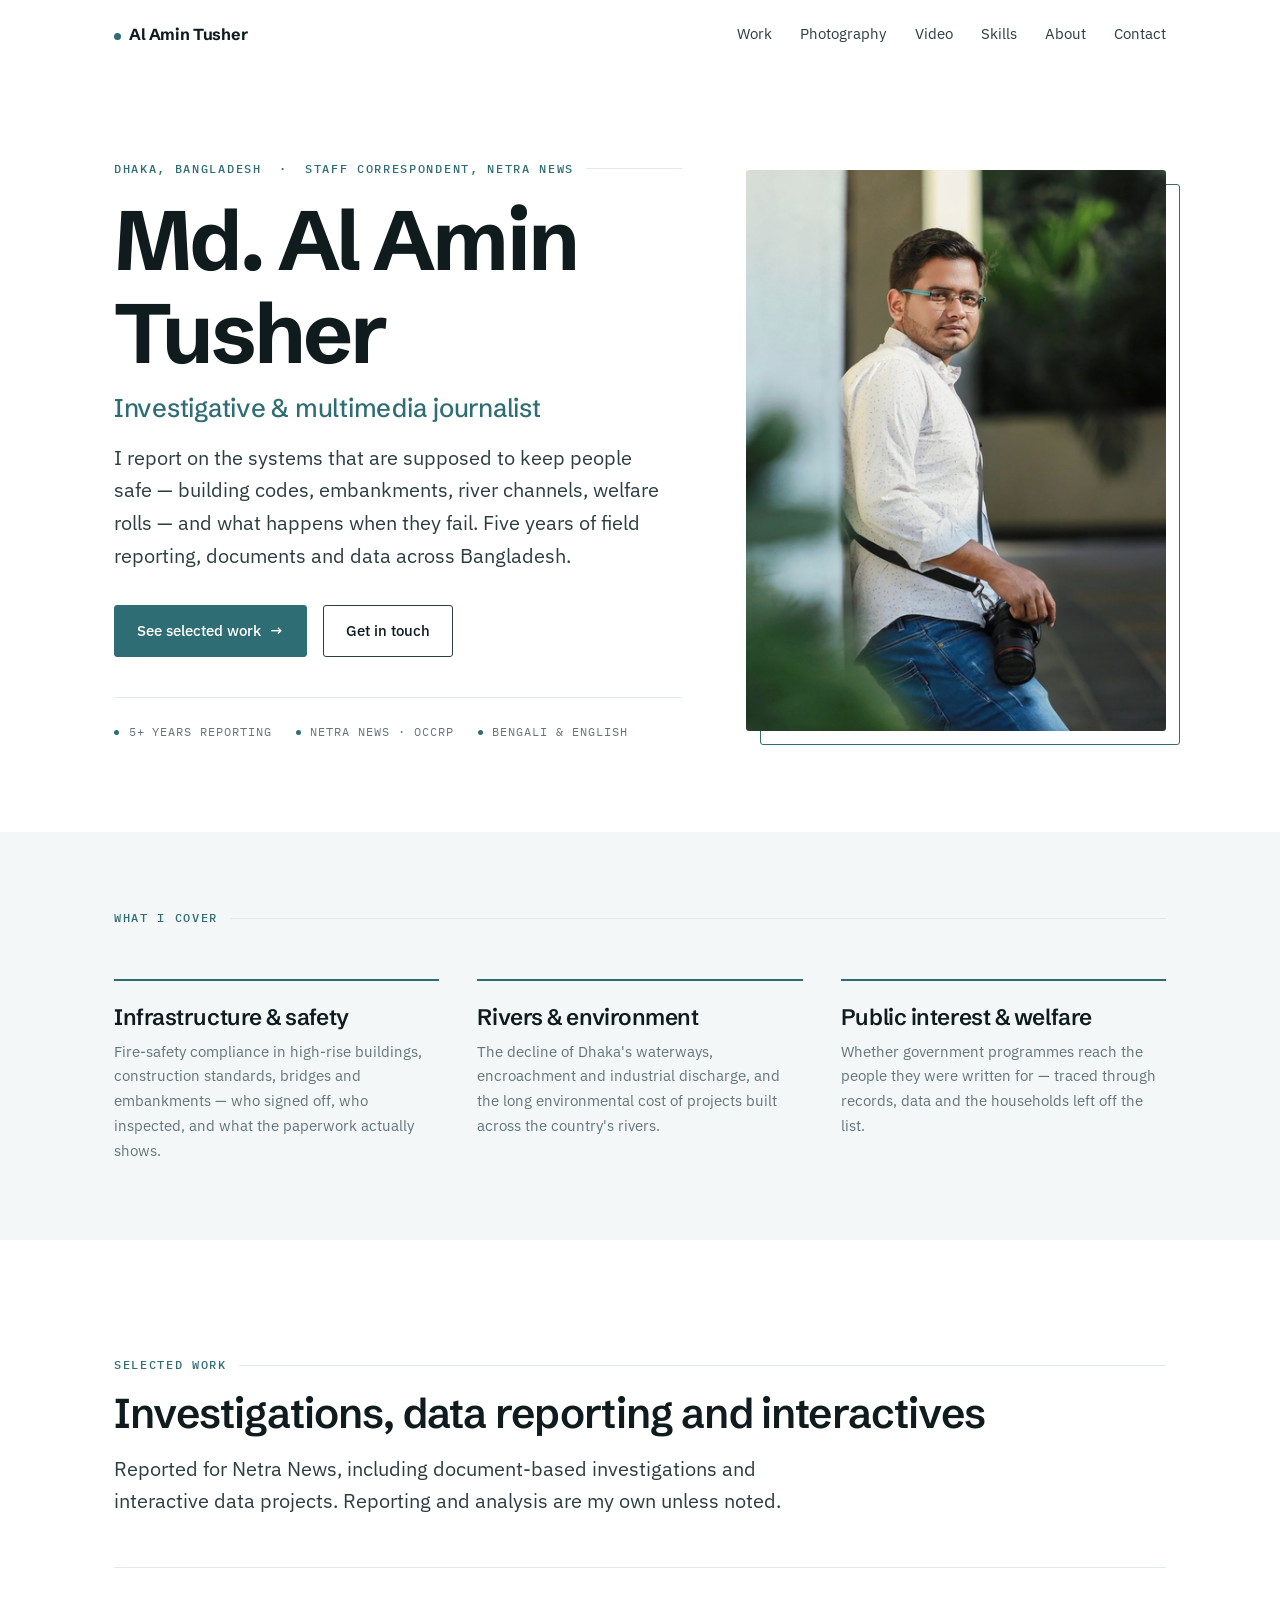
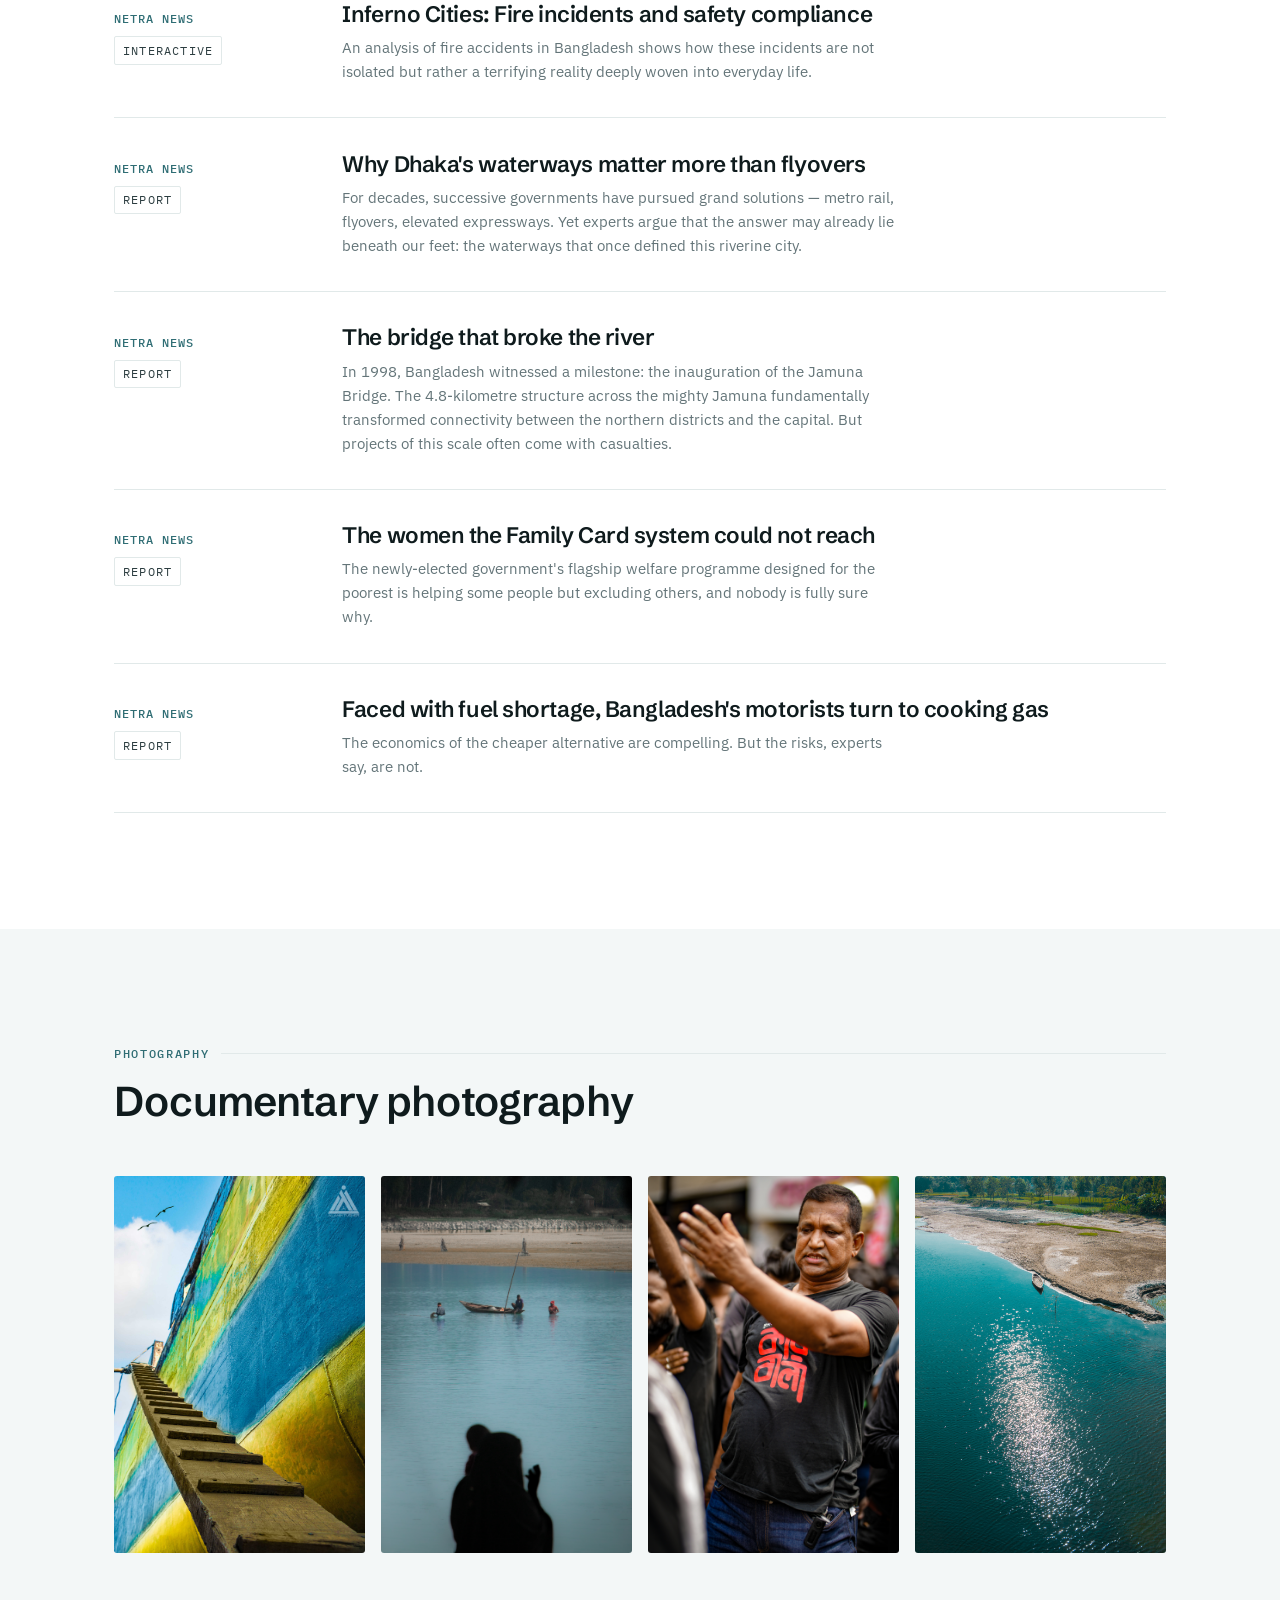
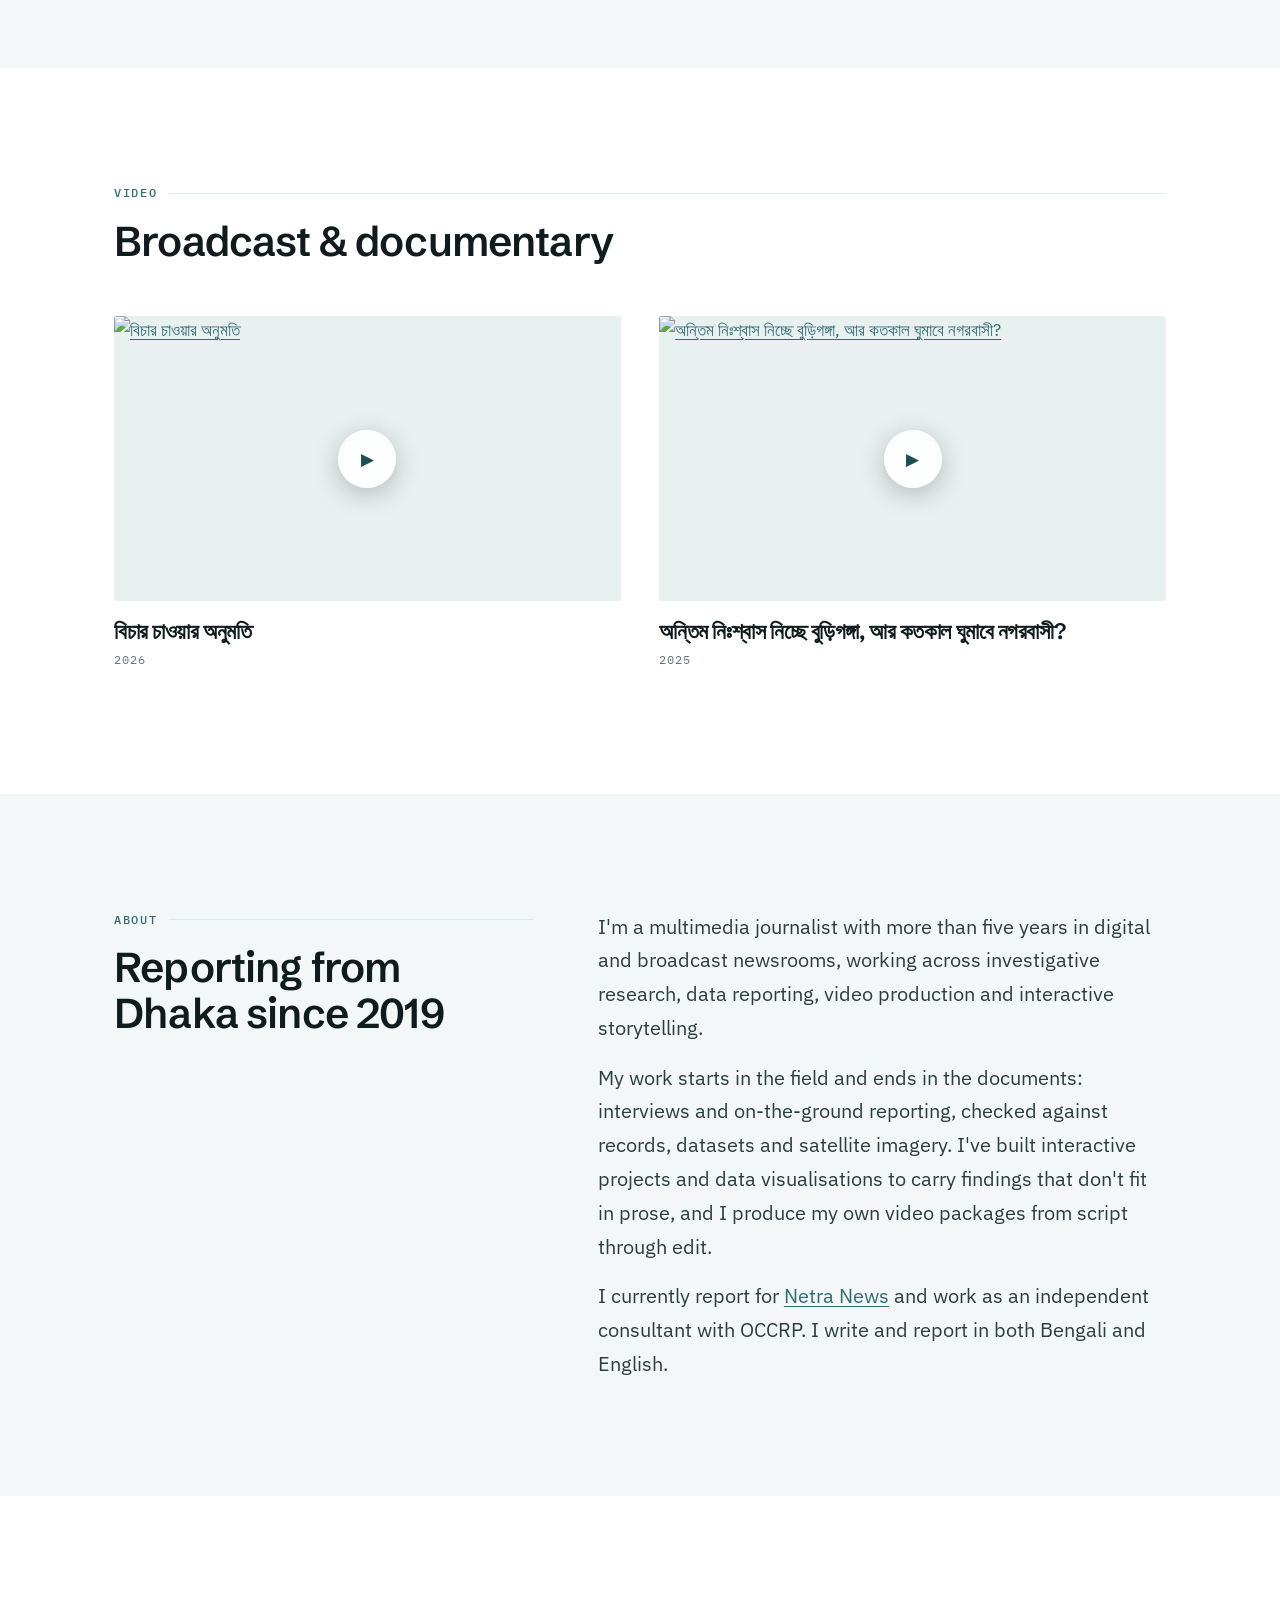
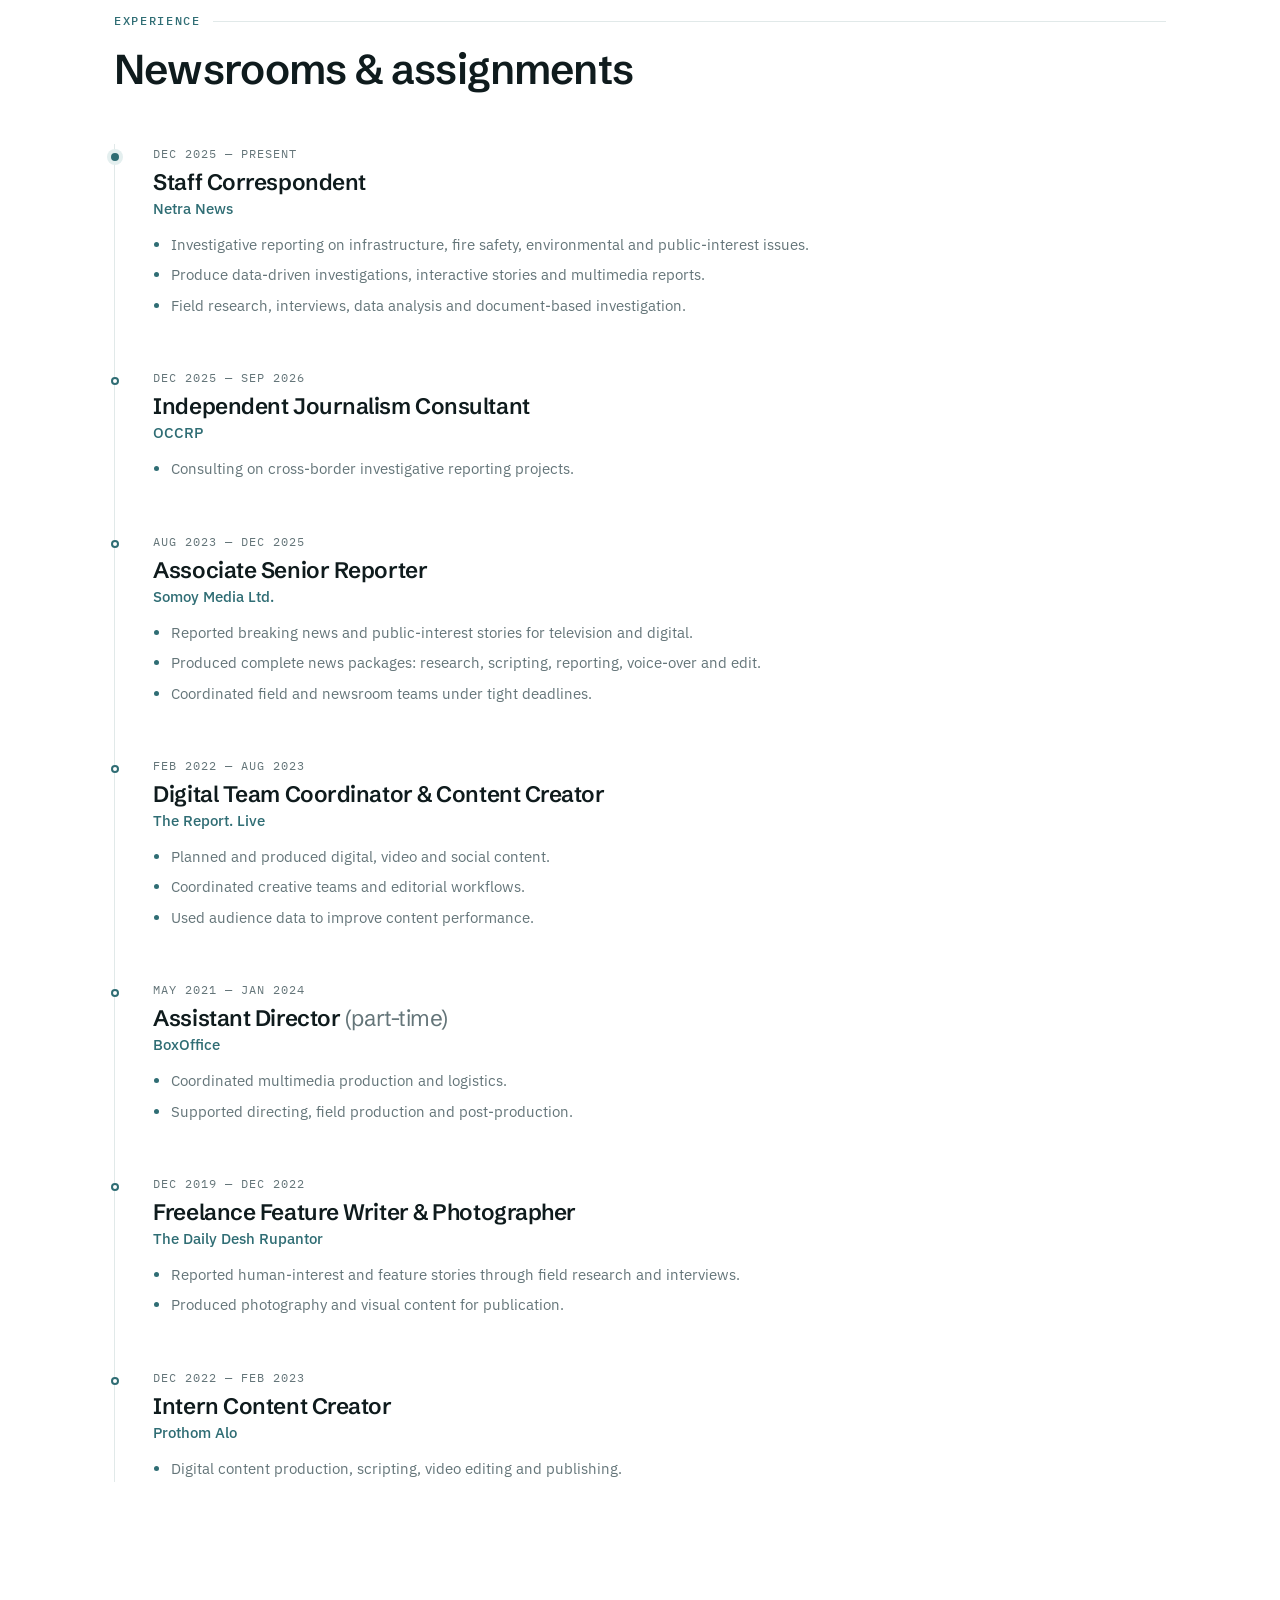
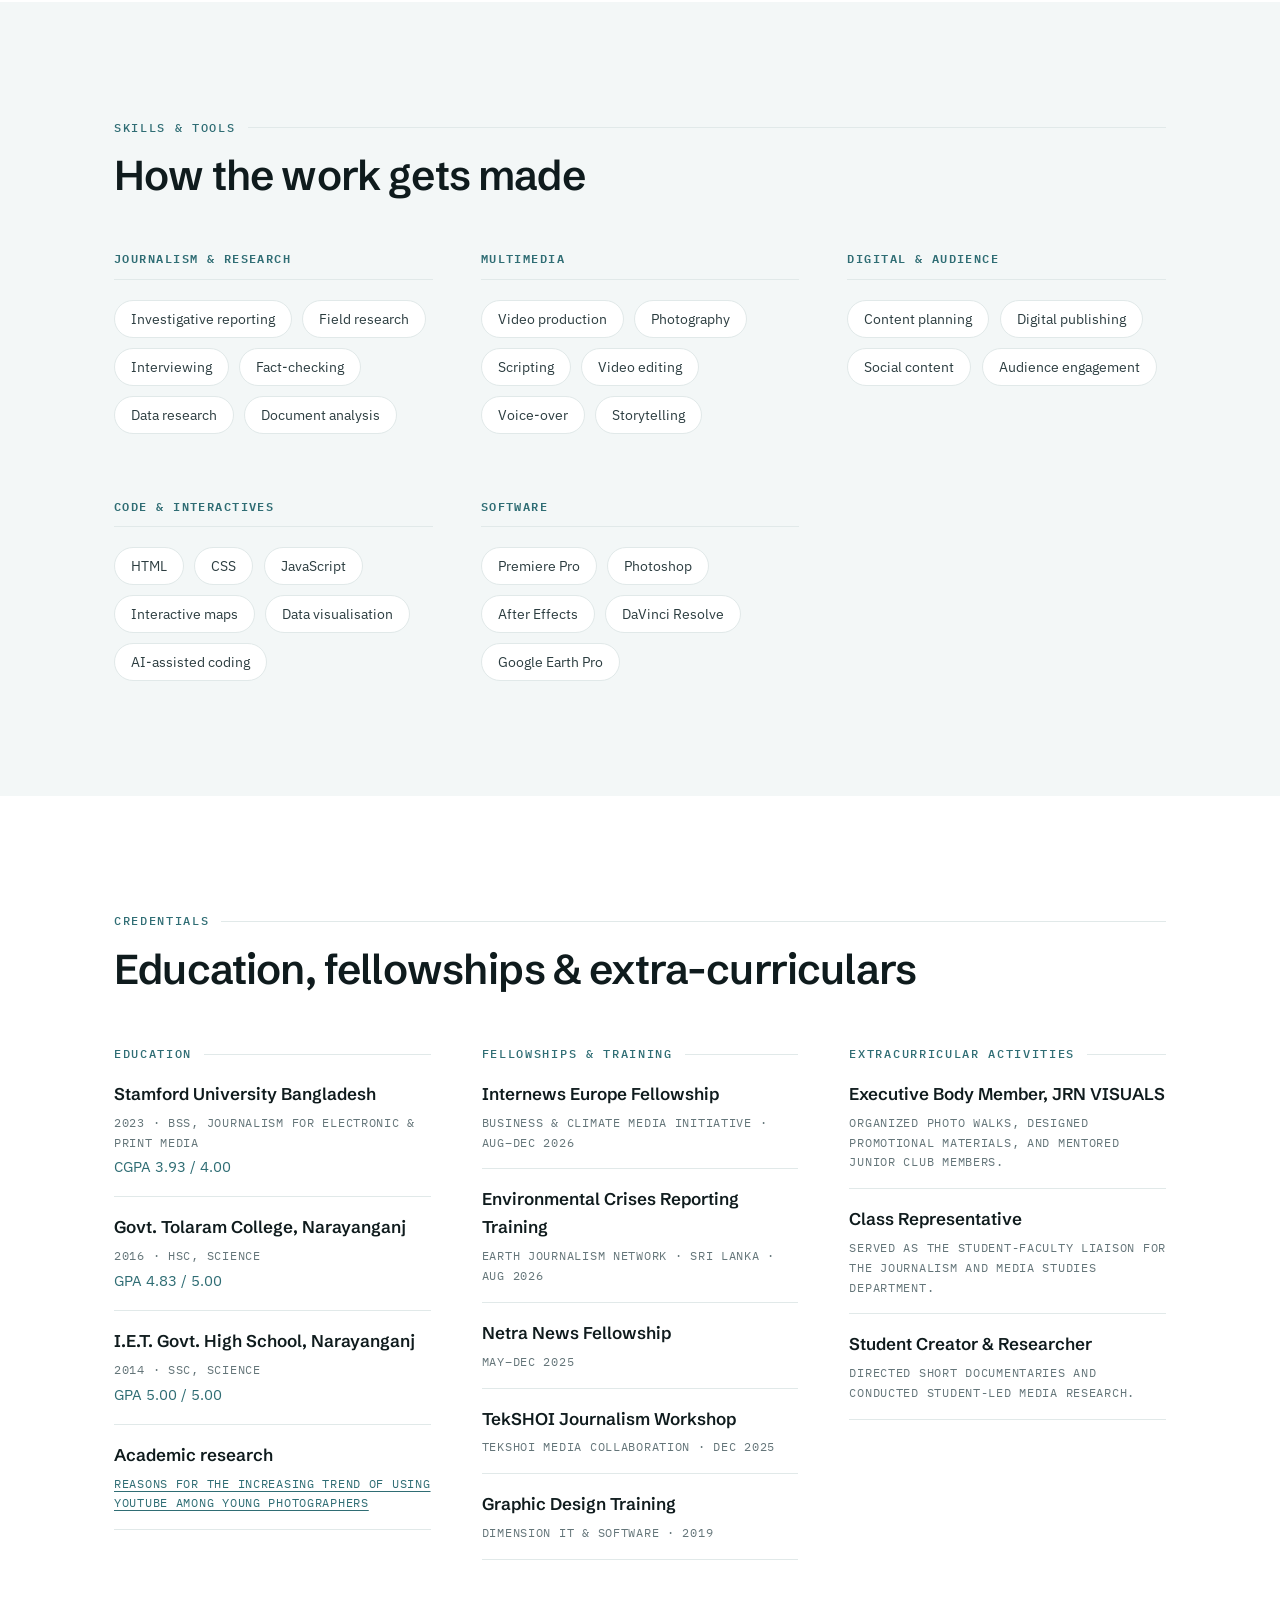
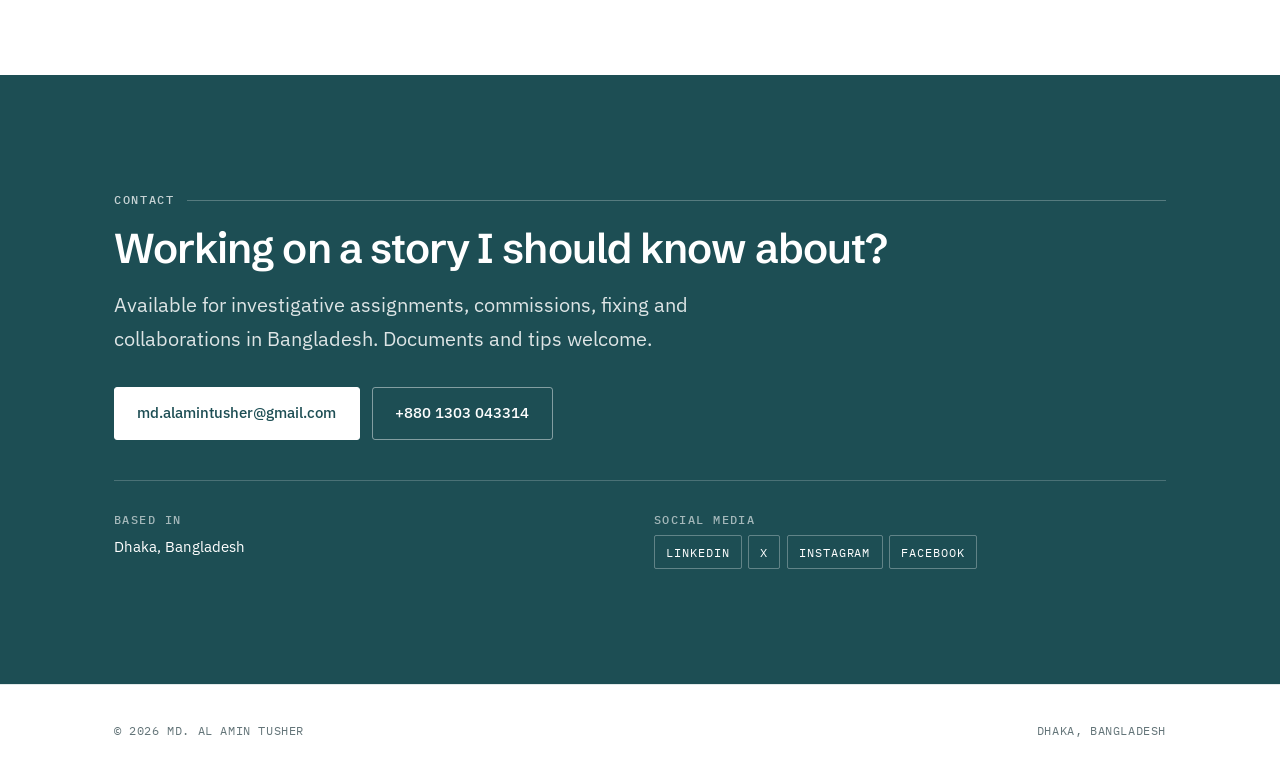
==== index.html @ c02d8c25 "Fix invisible layer block and prevent JS from overwriting HTML links" ====
<!DOCTYPE html>
<html lang="en">
<head>
<meta charset="utf-8">
<meta name="viewport" content="width=device-width, initial-scale=1">
<title>Md. Al Amin Tusher — Investigative &amp; Multimedia Journalist, Dhaka</title>
<meta name="description" content="Md. Al Amin Tusher is an investigative and multimedia journalist in Dhaka, Bangladesh, reporting on infrastructure, fire safety, rivers and public-interest failures. Staff correspondent at Netra News.">
<meta name="author" content="Md. Al Amin Tusher">
<link rel="canonical" href="https://tusher984.github.io/Tusher-Portfolio/">

<!-- Social sharing preview -->
<meta property="og:type" content="profile">
<meta property="og:url" content="https://tusher984.github.io/Tusher-Portfolio/">
<meta property="og:title" content="Md. Al Amin Tusher — Investigative &amp; Multimedia Journalist">
<meta property="og:description" content="Reporting on infrastructure, fire safety, rivers and public-interest failures in Bangladesh.">
<meta property="og:image" content="https://tusher984.github.io/Tusher-Portfolio/assets/img/og.jpg">
<meta name="twitter:card" content="summary_large_image">
<meta name="twitter:site" content="@Alamin984">

<link rel="icon" href="assets/img/favicon.svg" type="image/svg+xml">
<link rel="apple-touch-icon" href="assets/img/headshot.jpg">

<link rel="preconnect" href="https://fonts.googleapis.com">
<link rel="preconnect" href="https://fonts.gstatic.com" crossorigin>
<link href="https://fonts.googleapis.com/css2?family=Schibsted+Grotesk:wght@400;500;600;700&family=IBM+Plex+Sans:wght@400;500&family=IBM+Plex+Mono:wght@400;500&display=swap" rel="stylesheet">
<link rel="stylesheet" href="assets/css/style.css?v=8">
<noscript><style>[data-reveal],.hero [data-seq]{opacity:1!important;transform:none!important;animation:none!important}</style></noscript>
</head>
<body>

<a class="skip" href="#main">Skip to content</a>

<header class="site-header">
  <div class="wrap">
    <a class="brand" href="./">
      <span class="brand-dot" aria-hidden="true"></span>
      Al Amin Tusher
    </a>
    <button class="nav-toggle" type="button" aria-expanded="false" aria-controls="primary-nav" aria-label="Open menu">
      <svg width="20" height="20" viewBox="0 0 24 24" fill="none" stroke="currentColor" stroke-width="1.8" stroke-linecap="round" aria-hidden="true">
        <line x1="3" y1="7" x2="21" y2="7"/><line x1="3" y1="12" x2="21" y2="12"/><line x1="3" y1="17" x2="21" y2="17"/>
      </svg>
    </button>
    <nav class="nav" id="primary-nav" aria-label="Primary">
      <a href="#work">Work</a>
      <a href="#photography">Photography</a>
      <a href="#video">Video</a>
      <a href="#skills">Skills</a>
      <a href="#about">About</a>
      <a href="#contact">Contact</a>
    </nav>
  </div>
</header>

<main id="main">

  <!-- ================= HERO ================= -->
  <section class="hero wrap">
    <div class="hero-grid">
      <div>
        <p class="eyebrow" data-seq>Dhaka, Bangladesh &nbsp;·&nbsp; Staff Correspondent, Netra News</p>
        <h1 data-seq>
          <span>Md. Al Amin Tusher</span>
          <span class="h1-sub">Investigative &amp; multimedia journalist</span>
        </h1>
        <p class="lead" data-seq>
          I report on the systems that are supposed to keep people safe — building codes,
          embankments, river channels, welfare rolls — and what happens when they fail.
          Five years of field reporting, documents and data across Bangladesh.
        </p>
        
        <div class="hero-actions" data-seq>
          <a class="btn btn--solid" href="#work">
            <span>See selected work</span> <span class="arrow" aria-hidden="true">→</span>
          </a>
          <a class="btn btn--outline" href="mailto:md.alamintusher@gmail.com">Get in touch</a>
        </div>
        
        <div class="hero-divider" data-seq></div>
        
        <ul class="facts" id="facts" data-seq>
          <li>5+ years reporting</li>
          <li>Netra News · OCCRP</li>
          <li>Bengali &amp; English</li>
        </ul>
      </div>
      <div class="portrait" data-seq>
        <img id="portrait-img" src="assets/img/portrait.jpg"
             alt="Md. Al Amin Tusher standing outdoors holding a DSLR camera"
             width="900" height="1200" fetchpriority="high">
      </div>
    </div>
  </section>

  <!-- ================= BEATS ================= -->
  <section class="section section--wash section--tight">
    <div class="wrap">
      <div class="section-head" data-reveal>
        <p class="eyebrow">What I cover</p>
      </div>
      <div class="beats" id="beats">
        <div class="beat" data-reveal>
          <h3>Infrastructure &amp; safety</h3>
          <p>
            Fire-safety compliance in high-rise buildings, construction standards, bridges and
            embankments — who signed off, who inspected, and what the paperwork actually shows.
          </p>
        </div>
        <div class="beat" data-reveal>
          <h3>Rivers &amp; environment</h3>
          <p>
            The decline of Dhaka's waterways, encroachment and industrial discharge, and the
            long environmental cost of projects built across the country's rivers.
          </p>
        </div>
        <div class="beat" data-reveal>
          <h3>Public interest &amp; welfare</h3>
          <p>
            Whether government programmes reach the people they were written for — traced
            through records, data and the households left off the list.
          </p>
        </div>
      </div>
    </div>
  </section>

  <!-- ================= SELECTED WORK ================= -->
  <section class="section" id="work">
    <div class="wrap">
      <div class="section-head" data-reveal>
        <p class="eyebrow">Selected work</p>
        <h2>Investigations, data reporting and interactives</h2>
        <p class="lead">
          Reported for Netra News, including document-based investigations and interactive
          data projects. Reporting and analysis are my own unless noted.
        </p>
      </div>
      <div class="index-list" id="story-index" aria-live="polite"></div>
    </div>
  </section>

  <!-- ================= PHOTOGRAPHY ================= -->
  <section class="section section--wash" id="photography">
    <div class="wrap">
      <div class="section-head" data-reveal>
        <p class="eyebrow">Photography</p>
        <h2>Documentary photography</h2>
      </div>
      <div class="photo-strip" id="photo-strip" data-reveal></div>
    </div>
  </section>

  <!-- ================= VIDEO ================= -->
  <section class="section" id="video">
    <div class="wrap">
      <div class="section-head" data-reveal>
        <p class="eyebrow">Video</p>
        <h2>Broadcast &amp; documentary</h2>
      </div>
      <div class="video-grid" id="video-strip" data-reveal></div>
    </div>
  </section>

  <!-- ================= ABOUT ================= -->
  <section class="section section--wash" id="about">
    <div class="wrap">
      <div class="split">
        <div data-reveal>
          <p class="eyebrow">About</p>
          <h2 style="font-size:var(--fs-h2)">Reporting from Dhaka since 2019</h2>
        </div>
        <div class="prose" id="about-prose" data-reveal>
          <p>
            I'm a multimedia journalist with more than five years in digital and broadcast
            newsrooms, working across investigative research, data reporting, video production
            and interactive storytelling.
          </p>
          <p>
            My work starts in the field and ends in the documents: interviews and on-the-ground
            reporting, checked against records, datasets and satellite imagery. I've built
            interactive projects and data visualisations to carry findings that don't fit in
            prose, and I produce my own video packages from script through edit.
          </p>
          <p>
            I currently report for <a href="https://netra.news/" target="_blank" rel="noopener">Netra
            News</a> and work as an independent consultant with OCCRP. I write and report in both
            Bengali and English.
          </p>
        </div>
      </div>
    </div>
  </section>

  <!-- ================= EXPERIENCE ================= -->
  <section class="section" id="experience">
    <div class="wrap">
      <div class="section-head" data-reveal>
        <p class="eyebrow">Experience</p>
        <h2>Newsrooms &amp; assignments</h2>
      </div>
      <div class="timeline" id="timeline">
        <article class="job job--current" data-reveal>
          <span class="job-date">Dec 2025 — Present</span>
          <h3>Staff Correspondent</h3>
          <span class="org">Netra News</span>
          <ul>
            <li>Investigative reporting on infrastructure, fire safety, environmental and public-interest issues.</li>
            <li>Produce data-driven investigations, interactive stories and multimedia reports.</li>
            <li>Field research, interviews, data analysis and document-based investigation.</li>
          </ul>
        </article>
        <article class="job" data-reveal>
          <span class="job-date">Dec 2025 — Sep 2026</span>
          <h3>Independent Journalism Consultant</h3>
          <span class="org">OCCRP</span>
          <ul>
            <li>Consulting on cross-border investigative reporting projects.</li>
          </ul>
        </article>
        <article class="job" data-reveal>
          <span class="job-date">Aug 2023 — Dec 2025</span>
          <h3>Associate Senior Reporter</h3>
          <span class="org">Somoy Media Ltd.</span>
          <ul>
            <li>Reported breaking news and public-interest stories for television and digital.</li>
            <li>Produced complete news packages: research, scripting, reporting, voice-over and edit.</li>
            <li>Coordinated field and newsroom teams under tight deadlines.</li>
          </ul>
        </article>
        <article class="job" data-reveal>
          <span class="job-date">Feb 2022 — Aug 2023</span>
          <h3>Digital Team Coordinator &amp; Content Creator</h3>
          <span class="org">The Report. Live</span>
          <ul>
            <li>Planned and produced digital, video and social content.</li>
            <li>Coordinated creative teams and editorial workflows.</li>
            <li>Used audience data to improve content performance.</li>
          </ul>
        </article>
        <article class="job" data-reveal>
          <span class="job-date">May 2021 — Jan 2024</span>
          <h3>Assistant Director <span style="color:var(--muted);font-weight:400">(part-time)</span></h3>
          <span class="org">BoxOffice</span>
          <ul>
            <li>Coordinated multimedia production and logistics.</li>
            <li>Supported directing, field production and post-production.</li>
          </ul>
        </article>
        <article class="job" data-reveal>
          <span class="job-date">Dec 2019 — Dec 2022</span>
          <h3>Freelance Feature Writer &amp; Photographer</h3>
          <span class="org">The Daily Desh Rupantor</span>
          <ul>
            <li>Reported human-interest and feature stories through field research and interviews.</li>
            <li>Produced photography and visual content for publication.</li>
          </ul>
        </article>
        <article class="job" data-reveal>
          <span class="job-date">Dec 2022 — Feb 2023</span>
          <h3>Intern Content Creator</h3>
          <span class="org">Prothom Alo</span>
          <ul>
            <li>Digital content production, scripting, video editing and publishing.</li>
          </ul>
        </article>
      </div>
    </div>
  </section>

  <!-- ================= SKILLS ================= -->
  <section class="section section--wash" id="skills">
    <div class="wrap">
      <div class="section-head" data-reveal>
        <p class="eyebrow">Skills &amp; Tools</p>
        <h2>How the work gets made</h2>
      </div>
      <div class="skills">
        <div class="skill-group" data-reveal>
          <h3>Journalism &amp; Research</h3>
          <ul class="tags">
            <li>Investigative reporting</li>
            <li>Field research</li>
            <li>Interviewing</li>
            <li>Fact-checking</li>
            <li>Data research</li>
            <li>Document analysis</li>
          </ul>
        </div>
        <div class="skill-group" data-reveal>
          <h3>Multimedia</h3>
          <ul class="tags">
            <li>Video production</li>
            <li>Photography</li>
            <li>Scripting</li>
            <li>Video editing</li>
            <li>Voice-over</li>
            <li>Storytelling</li>
          </ul>
        </div>
        <div class="skill-group" data-reveal>
          <h3>Digital &amp; Audience</h3>
          <ul class="tags">
            <li>Content planning</li>
            <li>Digital publishing</li>
            <li>Social content</li>
            <li>Audience engagement</li>
          </ul>
        </div>
        <div class="skill-group" data-reveal>
          <h3>Code &amp; Interactives</h3>
          <ul class="tags">
            <li>HTML</li>
            <li>CSS</li>
            <li>JavaScript</li>
            <li>Interactive maps</li>
            <li>Data visualisation</li>
            <li>AI-assisted coding</li>
          </ul>
        </div>
        <div class="skill-group" data-reveal>
          <h3>Software</h3>
          <ul class="tags">
            <li>Premiere Pro</li>
            <li>Photoshop</li>
            <li>After Effects</li>
            <li>DaVinci Resolve</li>
            <li>Google Earth Pro</li>
          </ul>
        </div>
      </div>
    </div>
  </section>

  <!-- ================= CREDENTIALS ================= -->
  <section class="section" id="credentials">
    <div class="wrap">
      <div class="section-head" data-reveal>
        <p class="eyebrow">Credentials</p>
        <h2>Education, fellowships &amp; extra-curriculars</h2>
      </div>
      <div class="cred-grid">
        <div data-reveal>
          <p class="eyebrow">Education</p>
          <ul class="cred-list" id="education-list">
            <li>
              <strong>Stamford University Bangladesh</strong>
              <span class="meta">2023 · BSS, Journalism for Electronic &amp; Print Media</span>
              <span class="result">CGPA 3.93 / 4.00</span>
            </li>
            <li>
              <strong>Govt. Tolaram College, Narayanganj</strong>
              <span class="meta">2016 · HSC, Science</span>
              <span class="result">GPA 4.83 / 5.00</span>
            </li>
            <li>
              <strong>I.E.T. Govt. High School, Narayanganj</strong>
              <span class="meta">2014 · SSC, Science</span>
              <span class="result">GPA 5.00 / 5.00</span>
            </li>
            <li>
              <strong>Academic research</strong>
              <span class="meta">
                <a href="https://drive.google.com/file/d/1tPFyhn_8OTPVRDbVnxpg_2DeUDb5GuBw/view" target="_blank" rel="noopener">
                  Reasons for the increasing trend of using YouTube among young photographers
                </a>
              </span>
            </li>
          </ul>
        </div>
        <div data-reveal>
          <p class="eyebrow">Fellowships &amp; training</p>
          <ul class="cred-list" id="training-list">
            <li>
              <strong>Internews Europe Fellowship</strong>
              <span class="meta">Business &amp; Climate Media Initiative · Aug–Dec 2026</span>
            </li>
            <li>
              <strong>Environmental Crises Reporting Training</strong>
              <span class="meta">Earth Journalism Network · Sri Lanka · Aug 2026</span>
            </li>
            <li>
              <strong>Netra News Fellowship</strong>
              <span class="meta">May–Dec 2025</span>
            </li>
            <li>
              <strong>TekSHOI Journalism Workshop</strong>
              <span class="meta">TekSHOI Media Collaboration · Dec 2025</span>
            </li>
            <li>
              <strong>Graphic Design Training</strong>
              <span class="meta">Dimension IT &amp; Software · 2019</span>
            </li>
          </ul>
        </div>
        <div data-reveal>
          <p class="eyebrow">Extracurricular activities</p>
          <ul class="cred-list" id="extra-list">
            <li>
              <strong>Executive Body Member, JRN VISUALS</strong>
              <span class="meta">Organized photo walks, designed promotional materials, and mentored junior club members.</span>
            </li>
            <li>
              <strong>Class Representative</strong>
              <span class="meta">Served as the student-faculty liaison for the Journalism and Media Studies department.</span>
            </li>
            <li>
              <strong>Student Creator &amp; Researcher</strong>
              <span class="meta">Directed short documentaries and conducted student-led media research.</span>
            </li>
          </ul>
        </div>
      </div>
    </div>
  </section>

  <!-- ================= CONTACT ================= -->
  <section class="section contact" id="contact" data-reveal>
    <div class="wrap">
      <p class="eyebrow">Contact</p>
      <h2>Working on a story I should know about?</h2>
      <p class="lead">
        Available for investigative assignments, commissions, fixing and collaborations in Bangladesh. Documents and tips welcome.
      </p>

      <div class="contact-actions">
        <a class="btn btn--light" href="mailto:md.alamintusher@gmail.com">
          <span>md.alamintusher@gmail.com</span>
        </a>
        <a class="btn btn--outline-light" href="tel:+8801303043314">
          <span>+880 1303 043314</span>
        </a>
      </div>

      <div class="contact-meta">
        <div>
          <h3>Based in</h3>
          <p>
            <span>Dhaka, Bangladesh</span>
          </p>
        </div>

        <div>
          <h3>Social Media</h3>
          <ul class="socials" id="socials">
            <li><a href="https://www.linkedin.com/in/md-al-amin-tusher-607138170/" target="_blank" rel="noopener">LinkedIn</a></li>
            <li><a href="https://x.com/Alamin984" target="_blank" rel="noopener">X</a></li>
            <li><a href="https://www.instagram.com/alamin_visuals/" target="_blank" rel="noopener">Instagram</a></li>
            <li><a href="https://www.facebook.com/md.alamintusher984/" target="_blank" rel="noopener">Facebook</a></li>
          </ul>
        </div>
      </div>
    </div>
  </section>

</main>

<footer class="site-footer">
  <div class="wrap">
    <span>© <span id="year">2026</span> Md. Al Amin Tusher</span>
    <span>Dhaka, Bangladesh</span>
  </div>
</footer>

<script src="assets/js/site.js?v=8"></script>
</body>
</html>
---- assets/css/style.css ----
/* ==========================================================================
   Md. Al Amin Tusher — Portfolio Stylesheet
   1. Design Tokens
   ========================================================================== */

:root {
  color-scheme: light;
  --paper: #ffffff;
  --wash: #f3f7f7;
  --wash-2: #e9f0f0;
  --ink: #0f1b1d;
  --ink-2: #2c3d40;
  --muted: #647579;
  --rule: #e1e9e9;
  --accent: #2f6d74;
  --accent-deep: #1d4e54;
  --accent-soft: #e4efef;

  --display: "Schibsted Grotesk", "Helvetica Neue", Arial, sans-serif;
  --body: "IBM Plex Sans", -apple-system, BlinkMacSystemFont, "Segoe UI", sans-serif;
  --mono: "IBM Plex Mono", ui-monospace, "SFMono-Regular", Menlo, monospace;

  --fs-hero: clamp(2.5rem, 6.6vw, 5.25rem);
  --fs-h2: clamp(1.7rem, 3.3vw, 2.6rem);
  --fs-h3: clamp(1.1rem, 1.8vw, 1.4rem);
  --fs-lead: clamp(1.08rem, 1.6vw, 1.3rem);
  --fs-body: 1.0625rem;
  --fs-small: 0.9375rem;
  --fs-mono: 0.75rem;

  --maxw: 1180px;
  --gut: clamp(1.25rem, 5vw, 4rem);
  --sec-y: clamp(4.5rem, 9vw, 8rem);
  --radius: 3px;
}

/* ========================================================================
   2. Reset & Base
   ======================================================================== */
*, *::before, *::after { box-sizing: border-box; }
html { -webkit-text-size-adjust: 100%; scroll-behavior: smooth; }
body {
  margin: 0; background: var(--paper); color: var(--ink);
  font-family: var(--body); font-size: var(--fs-body); line-height: 1.65;
  -webkit-font-smoothing: antialiased; -moz-osx-font-smoothing: grayscale;
}
img { max-width: 100%; display: block; height: auto; }
a { color: var(--accent); text-decoration-thickness: 1px; text-underline-offset: 3px; }
a:hover { color: var(--accent-deep); }
h1, h2, h3, h4 { font-family: var(--display); font-weight: 600; line-height: 1.1; letter-spacing: -0.02em; margin: 0; text-wrap: balance; }
p { margin: 0 0 1rem; }
p:last-child { margin-bottom: 0; }
:focus-visible { outline: 2px solid var(--accent); outline-offset: 3px; border-radius: 2px; }
::selection { background: var(--accent); color: #ffffff; }
.skip { position: absolute; left: -9999px; top: 0; background: var(--accent-deep); color: #ffffff; padding: 0.75rem 1.25rem; z-index: 200; }
.skip:focus { left: 0.5rem; top: 0.5rem; }
.sr-only { position: absolute; width: 1px; height: 1px; padding: 0; margin: -1px; overflow: hidden; clip: rect(0, 0, 0, 0); white-space: nowrap; border: 0; }

/* ========================================================================
   3. Layout Primitives
   ======================================================================== */
.wrap { width: 100%; max-width: var(--maxw); margin-inline: auto; padding-inline: var(--gut); }
.section { padding-block: var(--sec-y); }
.section--wash { background: var(--wash); }
.section--tight { padding-block: clamp(3rem, 6vw, 5rem); }
.eyebrow { font-family: var(--mono); font-size: var(--fs-mono); font-weight: 500; letter-spacing: 0.14em; text-transform: uppercase; color: var(--accent); margin: 0 0 1rem; display: flex; align-items: center; gap: 0.75rem; }
.eyebrow::after { content: ""; flex: 1; height: 1px; background: var(--rule); }
.section-head { margin-bottom: clamp(2.25rem, 4vw, 3.5rem); }
.section-head h2 { font-size: var(--fs-h2); }
.section-head .lead { font-size: var(--fs-lead); color: var(--ink-2); max-width: 60ch; margin-top: 1rem; line-height: 1.55; }

/* ========================================================================
   4. Buttons & Links
   ======================================================================== */
.btn { display: inline-flex; align-items: center; gap: 0.55rem; font-family: var(--body); font-size: var(--fs-small); font-weight: 500; padding: 0.8rem 1.4rem; border: 1px solid var(--accent); border-radius: var(--radius); text-decoration: none; cursor: pointer; transition: all 0.2s ease; }
.btn--solid { background: var(--accent); color: #ffffff; }
.btn--solid:hover { background: var(--accent-deep); border-color: var(--accent-deep); transform: translateY(-2px); }
.btn--outline { background: transparent; color: var(--ink); border: 1px solid var(--ink-2); }
.btn--outline:hover { background: var(--accent-soft); border-color: var(--accent); color: var(--accent-deep); transform: translateY(-2px); }
.btn--light { background: #ffffff; color: var(--accent-deep); border-color: #ffffff; }
.btn--light:hover { background: var(--accent-soft); color: var(--accent-deep); border-color: var(--accent-soft); transform: translateY(-2px); }
.btn--outline-light { background: transparent; color: #ffffff; border-color: rgba(255, 255, 255, 0.45); }
.btn--outline-light:hover { background: rgba(255, 255, 255, 0.12); color: #ffffff; border-color: #ffffff; transform: translateY(-2px); }
.btn .arrow { transition: transform 0.2s ease; }
.btn:hover .arrow { transform: translateX(3px); }
.textlink { font-family: var(--mono); font-size: var(--fs-mono); letter-spacing: 0.1em; text-transform: uppercase; font-weight: 500; text-decoration: none; display: inline-flex; align-items: center; gap: 0.5rem; border-bottom: 1px solid var(--rule); padding-bottom: 0.35rem; transition: border-color 0.2s ease, gap 0.2s ease; }
.textlink:hover { border-color: var(--accent); gap: 0.8rem; }

/* ========================================================================
   5. Site Header & Navigation
   ======================================================================== */
.site-header { position: sticky; top: 0; z-index: 100; background: rgba(255, 255, 255, 0.85); backdrop-filter: saturate(160%) blur(12px); border-bottom: 1px solid transparent; transition: border-color 0.25s ease, box-shadow 0.25s ease; }
.site-header.is-stuck { border-bottom-color: var(--rule); box-shadow: 0 1px 14px rgba(15, 27, 29, 0.05); }
.site-header .wrap { display: flex; align-items: center; justify-content: space-between; gap: 1rem; min-height: 68px; }
.brand { font-family: var(--display); font-weight: 700; font-size: 1rem; letter-spacing: -0.01em; color: var(--ink); text-decoration: none; display: flex; align-items: baseline; gap: 0.5rem; }
.brand .brand-dot { width: 7px; height: 7px; border-radius: 50%; background: var(--accent); flex: none; }
.nav { display: flex; align-items: center; gap: clamp(1rem, 2.2vw, 2rem); }
.nav a { font-size: var(--fs-small); color: var(--ink-2); text-decoration: none; position: relative; padding-block: 0.35rem; }
.nav a::after { content: ""; position: absolute; left: 0; bottom: 0; width: 0; height: 1.5px; background: var(--accent); transition: width 0.22s ease; }
.nav a:hover, .nav a[aria-current="page"] { color: var(--accent); }
.nav a:hover::after, .nav a[aria-current="page"]::after { width: 100%; }
.nav-toggle { display: none; background: none; border: 1px solid var(--rule); border-radius: var(--radius); padding: 0.5rem 0.7rem; cursor: pointer; color: var(--ink); }
@media (max-width: 760px) {
  .nav-toggle { display: inline-flex; }
  .nav { position: fixed; inset: 68px 0 auto 0; background: var(--paper); border-bottom: 1px solid var(--rule); flex-direction: column; align-items: stretch; gap: 0; padding: 0.5rem var(--gut) 1.25rem; box-shadow: 0 14px 30px rgba(15, 27, 29, 0.08); display: none; }
  .nav.is-open { display: flex; }
  .nav a { padding-block: 0.85rem; border-bottom: 1px solid var(--rule); }
  .nav a:last-child { border-bottom: 0; }
  .nav a::after { display: none; }
}

/* ========================================================================
   6. Hero Section
   ======================================================================== */
.hero { padding-block: clamp(3rem, 7vw, 6.5rem) clamp(3.5rem, 7vw, 6rem); }
.hero-grid { display: grid; grid-template-columns: 1.35fr 1fr; gap: clamp(2rem, 5vw, 4.5rem); align-items: center; position: relative; z-index: 2;}

/* Fix for layer overlapping buttons */
.hero-grid > div:first-child { position: relative; z-index: 10; } 

.hero h1 { font-size: var(--fs-hero); font-weight: 700; letter-spacing: -0.035em; margin: 0.5rem 0 1.25rem; }
.hero h1 .h1-sub { display: block; font-size: clamp(1.05rem, 2vw, 1.6rem); font-weight: 500; letter-spacing: -0.01em; color: var(--accent); margin-top: 0.9rem; }
.hero .lead { font-size: var(--fs-lead); line-height: 1.6; color: var(--ink-2); max-width: 46ch; margin-bottom: 2rem; }
.hero-actions { display: flex; flex-wrap: wrap; gap: 1rem; margin-bottom: 2.5rem; }
.hero-divider { width: 100%; height: 1px; background: var(--rule); margin-bottom: 1.5rem; }
.facts { display: flex; flex-wrap: wrap; gap: 1rem 1.5rem; list-style: none; margin: 0; padding: 0; font-family: var(--mono); font-size: var(--fs-mono); letter-spacing: 0.08em; color: var(--muted); text-transform: uppercase; }
.facts li { display: flex; align-items: center; gap: 0.6rem; }
.facts li::before { content: ""; width: 5px; height: 5px; background: var(--accent); border-radius: 50%; flex: none; }

.portrait { position: relative; z-index: 1; }
.portrait img { position: relative; z-index: 2; width: 100%; border-radius: var(--radius); filter: saturate(0.95); }
.portrait::before { content: ""; position: absolute; inset: 14px -14px -14px 14px; border: 1px solid var(--accent); border-radius: var(--radius); z-index: 1; }
@media (max-width: 860px) {
  .hero-grid { grid-template-columns: 1fr; }
  .portrait { order: -1; max-width: 300px; }
  .portrait::before { inset: 10px -10px -10px 10px; }
}

/* ========================================================================
   7. Story Index (Selected Work)
   ======================================================================== */
.index-list { border-top: 1px solid var(--rule); }
.index-row { display: grid; grid-template-columns: 190px 1fr auto; gap: clamp(1rem, 3vw, 2.5rem); align-items: start; padding: clamp(1.5rem, 2.6vw, 2.25rem) 0; border-bottom: 1px solid var(--rule); position: relative; text-decoration: none; color: inherit; transition: padding-left 0.28s ease, background 0.28s ease; }
.index-row::before { content: ""; position: absolute; left: 0; top: 0; bottom: 0; width: 2px; background: var(--accent); transform: scaleY(0); transform-origin: top; transition: transform 0.32s cubic-bezier(0.4, 0, 0.2, 1); }
a.index-row:hover, a.index-row:focus-visible { padding-left: 1.5rem; background: linear-gradient(90deg, var(--wash), transparent 70%); }
a.index-row:hover::before, a.index-row:focus-visible::before { transform: scaleY(1); }
.index-slug { font-family: var(--mono); font-size: var(--fs-mono); letter-spacing: 0.08em; text-transform: uppercase; color: var(--muted); padding-top: 0.4rem; line-height: 1.8; }
.index-slug .slug-outlet { color: var(--accent); font-weight: 500; display: block; }
.index-slug .slug-format { display: inline-block; margin-top: 0.4rem; padding: 0.15rem 0.5rem; border: 1px solid var(--rule); border-radius: 2px; background: var(--paper); color: var(--ink-2); letter-spacing: 0.1em; }
.index-body h3 { font-size: var(--fs-h3); margin-bottom: 0.6rem; transition: color 0.2s ease; }
a.index-row:hover .index-body h3 { color: var(--accent); }
.index-body p { color: var(--muted); font-size: var(--fs-small); line-height: 1.6; max-width: 62ch; margin: 0; }
.index-go { align-self: center; color: var(--accent); opacity: 0; transform: translateX(-6px); transition: opacity 0.24s ease, transform 0.24s ease; }
a.index-row:hover .index-go, a.index-row:focus-visible .index-go { opacity: 1; transform: translateX(0); }
.index-row--nolink { cursor: default; }
.index-pending { align-self: center; font-family: var(--mono); font-size: 0.6875rem; letter-spacing: 0.08em; text-transform: uppercase; color: var(--muted); border: 1px dashed var(--rule); border-radius: 2px; padding: 0.25rem 0.5rem; white-space: nowrap; }
@media (max-width: 720px) {
  .index-row { grid-template-columns: 1fr; gap: 0.85rem; }
  .index-slug { padding-top: 0; }
  .index-slug .slug-outlet { display: inline; }
  .index-go { display: none; }
}

/* ========================================================================
   8. Beats Section
   ======================================================================== */
.beats { display: grid; grid-template-columns: repeat(auto-fit, minmax(255px, 1fr)); gap: clamp(1.5rem, 3vw, 2.5rem); }
.beat { padding-top: 1.5rem; border-top: 2px solid var(--accent); }
.beat h3 { font-size: var(--fs-h3); margin-bottom: 0.6rem; }
.beat p { color: var(--muted); font-size: var(--fs-small); }

/* ========================================================================
   9. About Section
   ======================================================================== */
.split { display: grid; grid-template-columns: 0.85fr 1.15fr; gap: clamp(1.75rem, 5vw, 4.5rem); align-items: start; }
.split .prose { font-size: var(--fs-lead); line-height: 1.65; color: var(--ink-2); }
@media (max-width: 800px) { .split { grid-template-columns: 1fr; } }

/* ========================================================================
   10. Media Sections (Photography & Video)
   ======================================================================== */
.teaser-head { display: flex; align-items: flex-end; justify-content: space-between; gap: 1.5rem; flex-wrap: wrap; margin-bottom: clamp(1.75rem, 3vw, 2.5rem); }
.teaser-head h2 { font-size: var(--fs-h2); }

/* Photo Grid Layout — Force Side by Side */
.photo-strip { display: grid !important; grid-template-columns: repeat(4, 1fr) !important; gap: 1rem !important; align-items: start !important; }
.photo-strip a { display: block !important; width: 100% !important; border-radius: var(--radius); background: var(--wash-2); overflow: hidden; }
.photo-strip img { width: 100% !important; height: auto !important; display: block; transition: transform 0.4s ease; }
.photo-strip a:hover img { transform: scale(1.04); }
@media (max-width: 900px) { .photo-strip { grid-template-columns: repeat(3, 1fr) !important; } }
@media (max-width: 600px) { .photo-strip { grid-template-columns: repeat(2, 1fr) !important; gap: 0.75rem !important; } }

/* Video Grid Layout */
.video-grid { display: grid; grid-template-columns: repeat(auto-fit, minmax(300px, 1fr)); gap: clamp(1.5rem, 3vw, 2.5rem); }
.video-card { display: flex; flex-direction: column; }
.video-thumb { position: relative; display: block; width: 100%; aspect-ratio: 16 / 9; background: var(--wash-2); border-radius: var(--radius); overflow: hidden; cursor: pointer; }
.video-thumb img { width: 100%; height: 100%; object-fit: cover; transition: transform 0.5s ease, filter 0.3s ease; }
.video-thumb:hover img { transform: scale(1.04); filter: brightness(0.85); }
.play { position: absolute; inset: 0; display: grid; place-items: center; pointer-events: none; }
.play span { width: 58px; height: 58px; border-radius: 50%; background: rgba(255, 255, 255, 0.92); color: var(--accent-deep); display: grid; place-items: center; box-shadow: 0 6px 24px rgba(15, 27, 29, 0.25); transition: transform 0.25s ease, background 0.25s ease; }
.video-thumb:hover .play span { transform: scale(1.1); background: #ffffff; }
.video-card h3 { font-size: var(--fs-h3); margin: 1.1rem 0 0.4rem; }
.video-card .v-meta { font-family: var(--mono); font-size: var(--fs-mono); letter-spacing: 0.08em; text-transform: uppercase; color: var(--muted); margin-bottom: 0.6rem; }
.video-card .v-meta .v-outlet { color: var(--accent); }

/* ========================================================================
   11. Experience Section
   ======================================================================== */
.timeline { border-left: 1px solid var(--rule); padding-left: clamp(1.25rem, 3vw, 2.5rem); }
.job { position: relative; padding-bottom: clamp(2rem, 3.5vw, 2.75rem); }
.job:last-child { padding-bottom: 0; }
.job::before { content: ""; position: absolute; left: calc(-1 * clamp(1.25rem, 3vw, 2.5rem) - 4.5px); top: 0.55rem; width: 8px; height: 8px; border-radius: 50%; background: var(--paper); border: 2px solid var(--accent); }
.job--current::before { background: var(--accent); box-shadow: 0 0 0 4px var(--accent-soft); }
.job-date { font-family: var(--mono); font-size: var(--fs-mono); letter-spacing: 0.08em; text-transform: uppercase; color: var(--muted); display: block; margin-bottom: 0.4rem; }
.job h3 { font-size: var(--fs-h3); margin-bottom: 0.15rem; }
.job .org { color: var(--accent); font-size: var(--fs-small); font-weight: 500; display: block; margin-bottom: 0.7rem; }
.job ul { margin: 0; padding-left: 1.1rem; color: var(--muted); font-size: var(--fs-small); }
.job li { margin-bottom: 0.35rem; }
.job li::marker { color: var(--accent); }

/* ========================================================================
   12. Skills Section (3-Column Editorial Grid)
   ======================================================================== */
.skills { display: grid; grid-template-columns: repeat(3, minmax(0, 1fr)); gap: 4rem 3rem; }
.skill-group { min-width: 0; display: flex; flex-direction: column; }
.skill-group h3 { margin: 0 0 1.25rem; padding-bottom: 0.75rem; font-family: var(--mono); font-size: var(--fs-mono, 0.75rem); font-weight: 600; letter-spacing: 0.12em; line-height: 1.4; text-transform: uppercase; color: var(--accent, #2f6d74); border-bottom: 1px solid var(--rule, #d7e0e0); }
.tags { display: flex; flex-wrap: wrap; gap: 0.65rem; margin: 0; padding: 0; list-style: none; }
.tags li { padding: 0.55rem 1rem; font-size: 0.9rem; line-height: 1.25; white-space: nowrap; color: var(--ink-2, #2c3d40); background: var(--paper, #ffffff); border: 1px solid var(--rule, #d7e0e0); border-radius: 999px; transition: border-color 0.2s ease, color 0.2s ease, background 0.2s ease, transform 0.2s ease; }
.tags li:hover { color: var(--accent-deep, #1d4e54); background: var(--wash, #f3f7f7); border-color: var(--accent, #2f6d74); transform: translateY(-1px); }
@media (max-width: 900px) { .skills { grid-template-columns: repeat(2, minmax(0, 1fr)); gap: 3rem 2rem; } }
@media (max-width: 600px) { .skills { grid-template-columns: 1fr; gap: 2.5rem; } }

/* ========================================================================
   13. Credentials Section
   ======================================================================== */
.cred-grid { display: grid; grid-template-columns: repeat(auto-fit, minmax(300px, 1fr)); gap: clamp(2rem, 4vw, 3.5rem); }
.cred-list { list-style: none; margin: 0; padding: 0; }
.cred-list > li { padding: 1rem 0; border-bottom: 1px solid var(--rule); }
.cred-list > li:first-child { padding-top: 0; }
.cred-list strong { display: block; font-family: var(--display); font-weight: 600; font-size: 1.0625rem; }
.cred-list .meta { font-family: var(--mono); font-size: var(--fs-mono); letter-spacing: 0.06em; text-transform: uppercase; color: var(--muted); display: block; margin-top: 0.3rem; }
.cred-list .result { color: var(--accent); font-size: var(--fs-small); }

/* ========================================================================
   14. Contact Section
   ======================================================================== */
.contact { background: var(--accent-deep); color: #ffffff; }
.contact h2 { font-size: var(--fs-h2); color: #ffffff; margin-bottom: 1rem; }
.contact .eyebrow { color: rgba(255, 255, 255, 0.75); }
.contact .eyebrow::after { background: rgba(255, 255, 255, 0.25); }
.contact .lead { color: rgba(255, 255, 255, 0.85); font-size: var(--fs-lead); max-width: 52ch; margin-bottom: 2rem; }
.contact-actions { display: flex; flex-wrap: wrap; gap: 0.75rem; margin-bottom: 2.5rem; }
.contact-meta { display: grid; grid-template-columns: repeat(auto-fit, minmax(210px, 1fr)); gap: 1.75rem; padding-top: 2rem; border-top: 1px solid rgba(255, 255, 255, 0.2); }
.contact-meta h3 { font-family: var(--mono); font-size: var(--fs-mono); font-weight: 500; letter-spacing: 0.12em; text-transform: uppercase; color: rgba(255, 255, 255, 0.6); margin-bottom: 0.6rem; }
.contact-meta p, .contact-meta a { color: #ffffff; font-size: var(--fs-small); }
.socials { display: flex; flex-wrap: nowrap; gap: 0.4rem; list-style: none; margin: 0; padding: 0; }
.socials a { white-space: nowrap; display: inline-flex; align-items: center; font-family: var(--mono); font-size: 0.72rem; letter-spacing: 0.08em; text-transform: uppercase; padding: 0.4rem 0.7rem; border: 1px solid rgba(255, 255, 255, 0.3); border-radius: 2px; color: #ffffff; text-decoration: none; transition: background 0.2s ease, border-color 0.2s ease, transform 0.2s ease; }
.socials a:hover { background: rgba(255, 255, 255, 0.14); border-color: #ffffff; transform: translateY(-2px); }

/* ========================================================================
   15. Footer
   ======================================================================== */
.site-footer { padding-block: 2.25rem; border-top: 1px solid var(--rule); font-family: var(--mono); font-size: var(--fs-mono); letter-spacing: 0.05em; color: var(--muted); text-transform: uppercase; }
.site-footer .wrap { display: flex; flex-wrap: wrap; gap: 0.75rem 1.5rem; justify-content: space-between; align-items: center; }
.site-footer a { color: var(--muted); text-decoration: none; }
.site-footer a:hover { color: var(--accent); }

/* ========================================================================
   16. Motion (Unified Scroll Reveal)
   ======================================================================== */
[data-reveal] { opacity: 0; transform: translateY(18px); transition: opacity 0.7s cubic-bezier(0.2, 0, 0.2, 1), transform 0.7s cubic-bezier(0.2, 0, 0.2, 1); }
[data-reveal].is-in { opacity: 1; transform: none; }
.hero [data-seq] { opacity: 0; transform: translateY(14px); animation: seq 0.8s cubic-bezier(0.2, 0, 0.2, 1) forwards; }
@keyframes seq { to { opacity: 1; transform: none; } }
@media (prefers-reduced-motion: reduce) {
  html { scroll-behavior: auto; }
  *, *::before, *::after { animation-duration: 0.001ms !important; animation-delay: 0ms !important; transition-duration: 0.001ms !important; }
  [data-reveal] { opacity: 1; transform: none; }
  .hero [data-seq] { opacity: 1; transform: none; }
}

@media print {
  .site-header, .nav-toggle, .hero-actions, .contact-actions { display: none !important; }
  body { font-size: 11pt; }
  .contact { background: none; color: var(--ink); }
  .contact h2, .contact-meta p, .contact-meta a { color: var(--ink); }
  .section { padding-block: 1.5rem; page-break-inside: avoid; }
  a { text-decoration: none; color: var(--ink); }
}
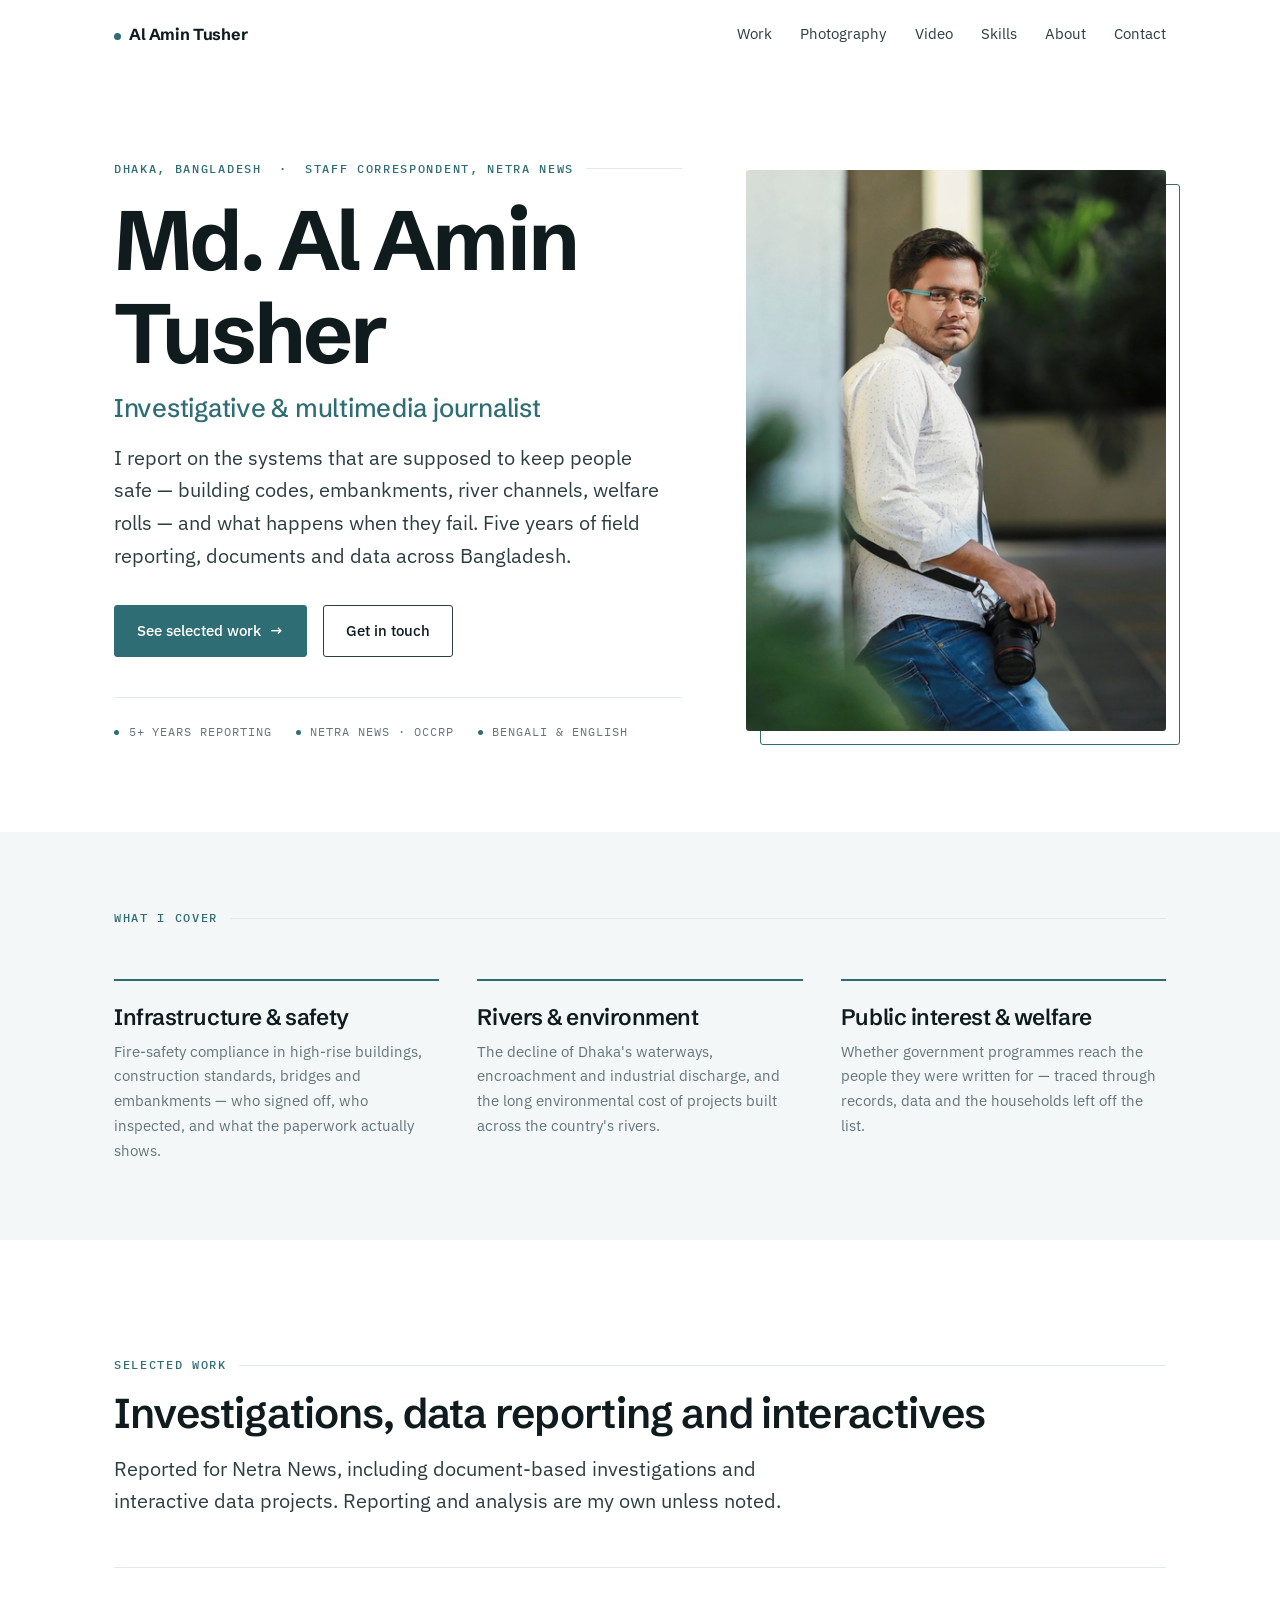
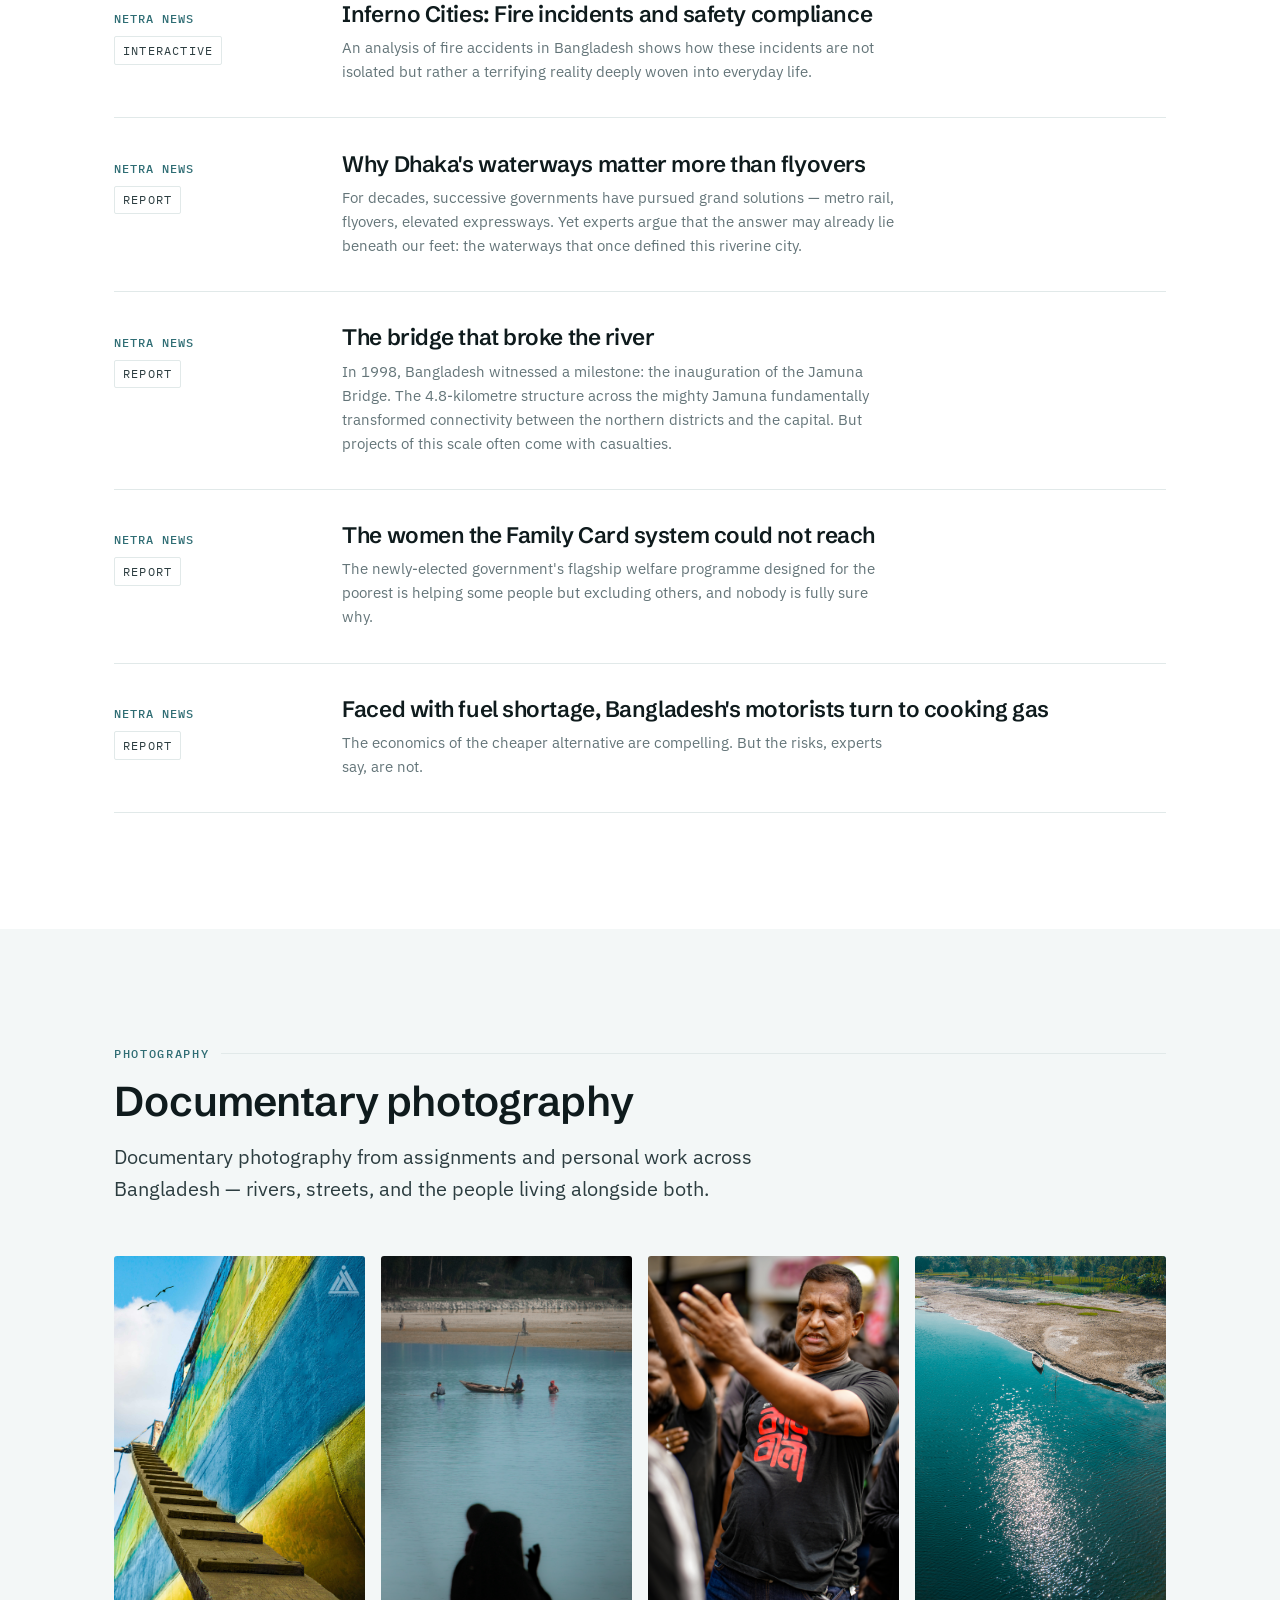
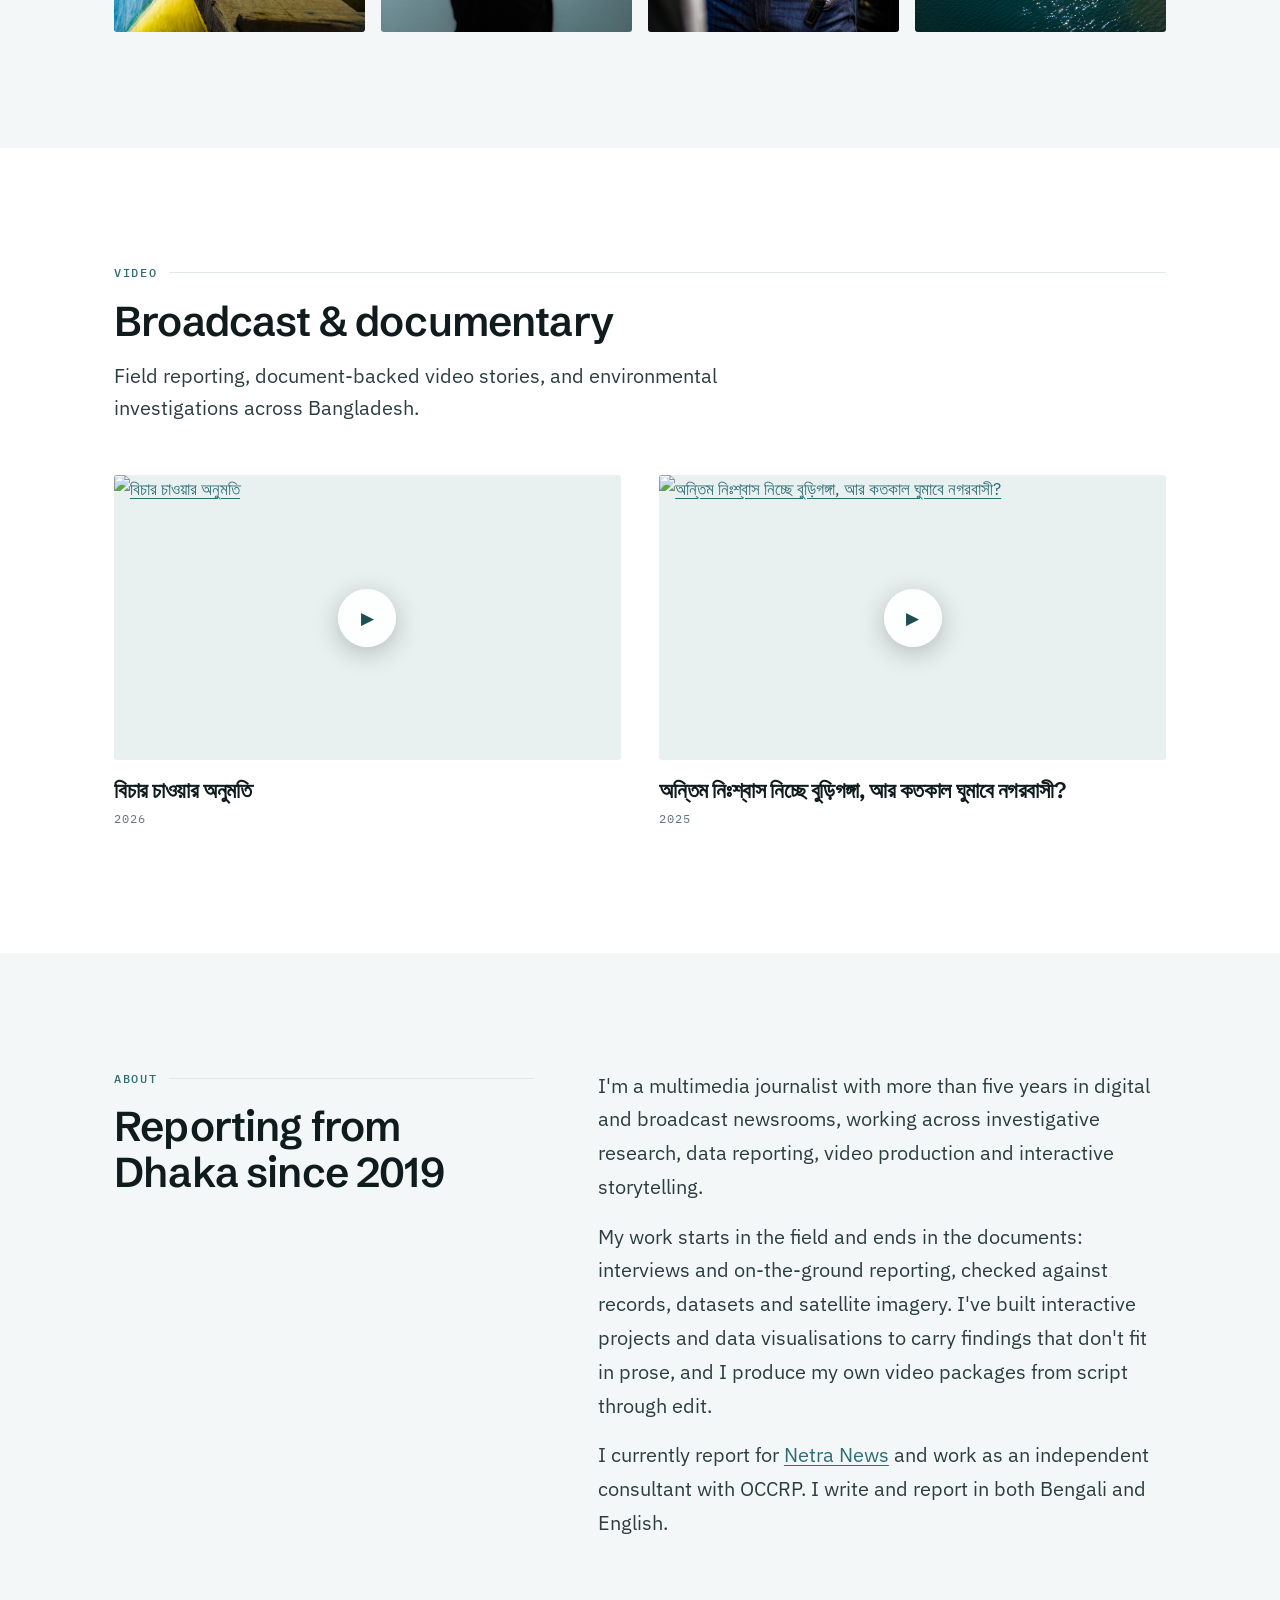
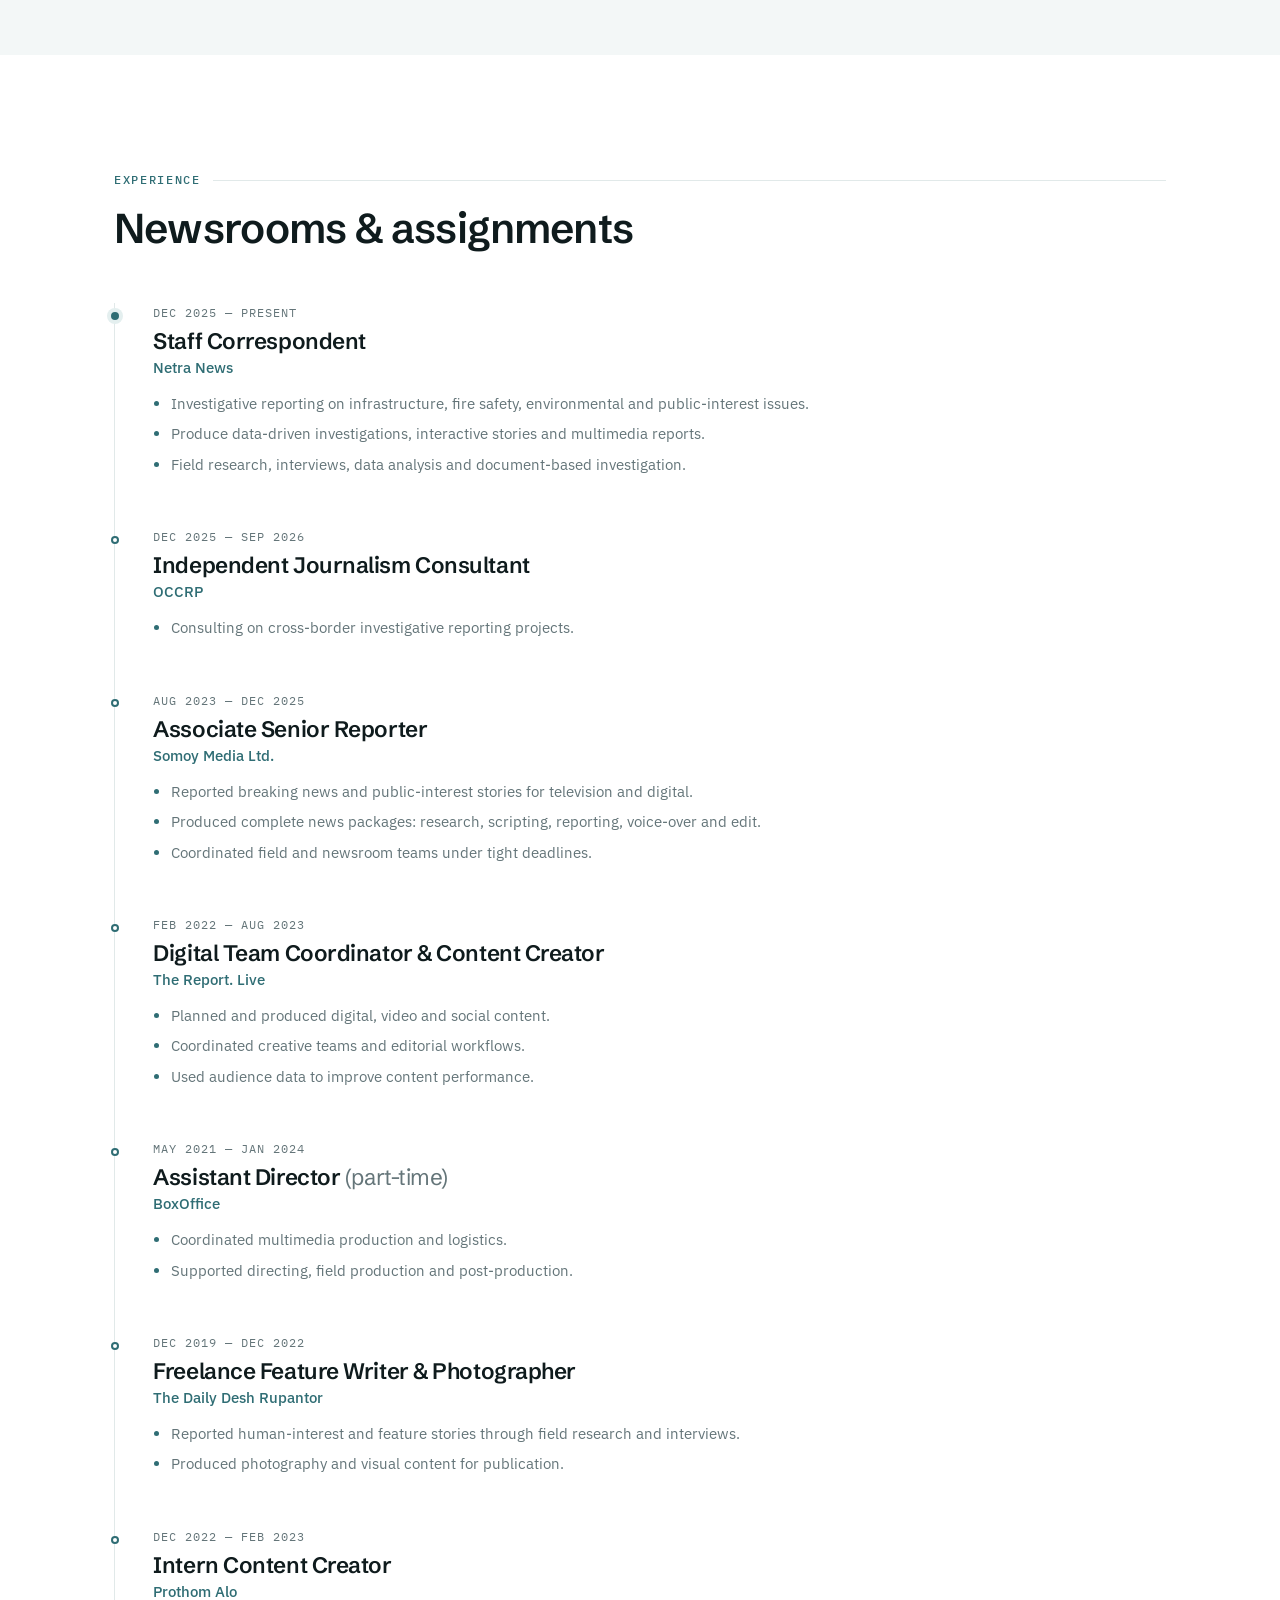
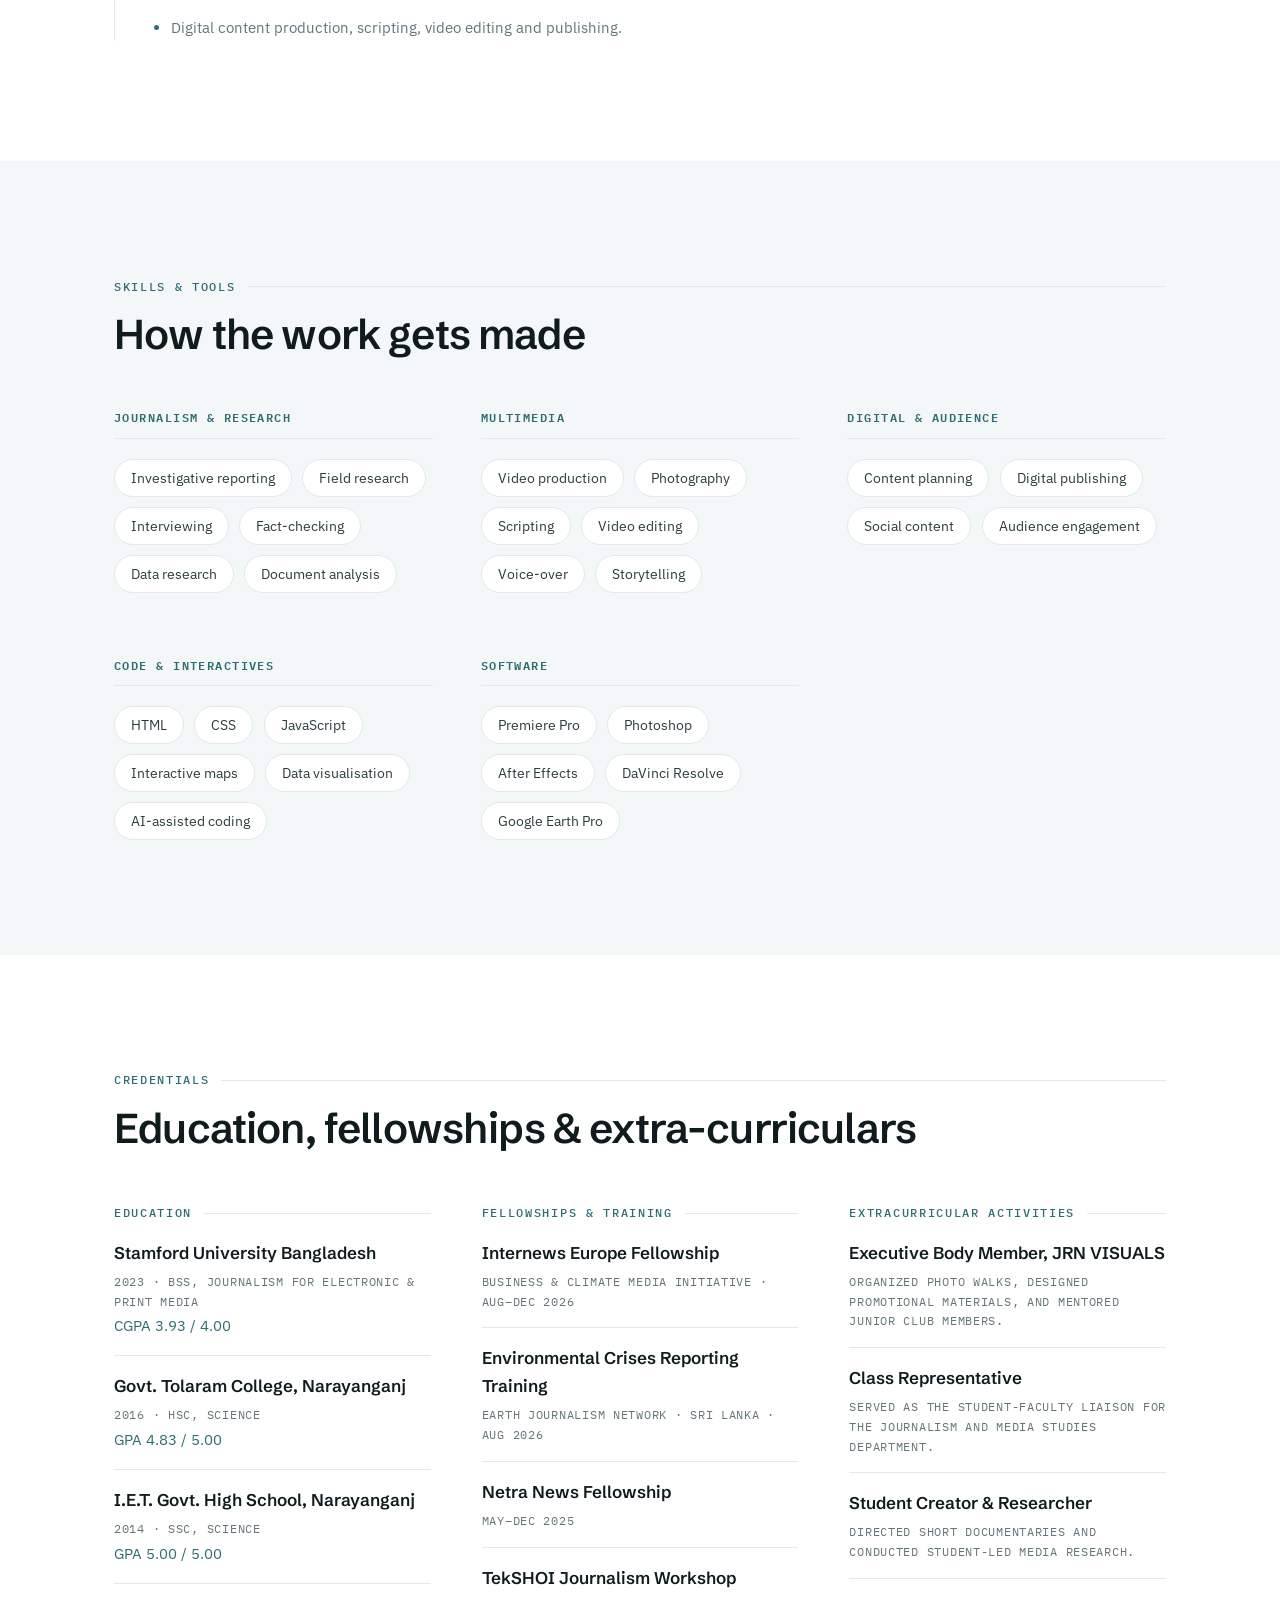
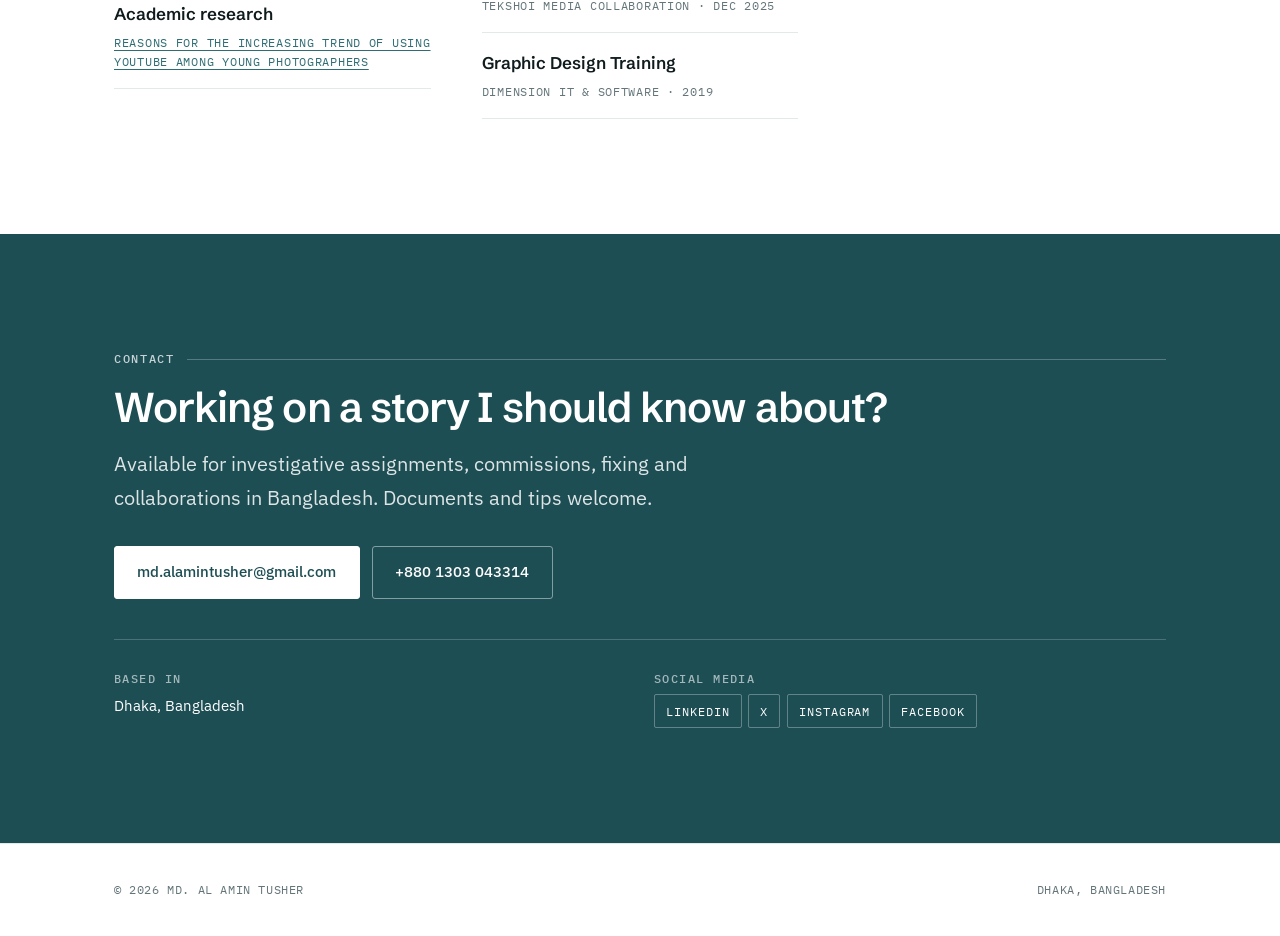
==== commit b2c97010: "Add descriptions to photography and video sections" ====
--- a/index.html
+++ b/index.html
@@ -23,8 +23,9 @@
 <link rel="preconnect" href="https://fonts.googleapis.com">
 <link rel="preconnect" href="https://fonts.gstatic.com" crossorigin>
 <link href="https://fonts.googleapis.com/css2?family=Schibsted+Grotesk:wght@400;500;600;700&family=IBM+Plex+Sans:wght@400;500&family=IBM+Plex+Mono:wght@400;500&display=swap" rel="stylesheet">
-<link rel="stylesheet" href="assets/css/style.css?v=8">
+<link rel="stylesheet" href="assets/css/style.css?v=9">
 <noscript><style>[data-reveal],.hero [data-seq]{opacity:1!important;transform:none!important;animation:none!important}</style></noscript>
+
 </head>
 <body>
 
@@ -145,6 +146,9 @@
       <div class="section-head" data-reveal>
         <p class="eyebrow">Photography</p>
         <h2>Documentary photography</h2>
+        <p class="lead">
+          Documentary photography from assignments and personal work across Bangladesh — rivers, streets, and the people living alongside both.
+        </p>
       </div>
       <div class="photo-strip" id="photo-strip" data-reveal></div>
     </div>
@@ -156,6 +160,9 @@
       <div class="section-head" data-reveal>
         <p class="eyebrow">Video</p>
         <h2>Broadcast &amp; documentary</h2>
+        <p class="lead">
+          Field reporting, document-backed video stories, and environmental investigations across Bangladesh.
+        </p>
       </div>
       <div class="video-grid" id="video-strip" data-reveal></div>
     </div>
@@ -461,6 +468,6 @@
   </div>
 </footer>
 
-<script src="assets/js/site.js?v=8"></script>
+<script src="assets/js/site.js?v=9"></script>
 </body>
 </html>
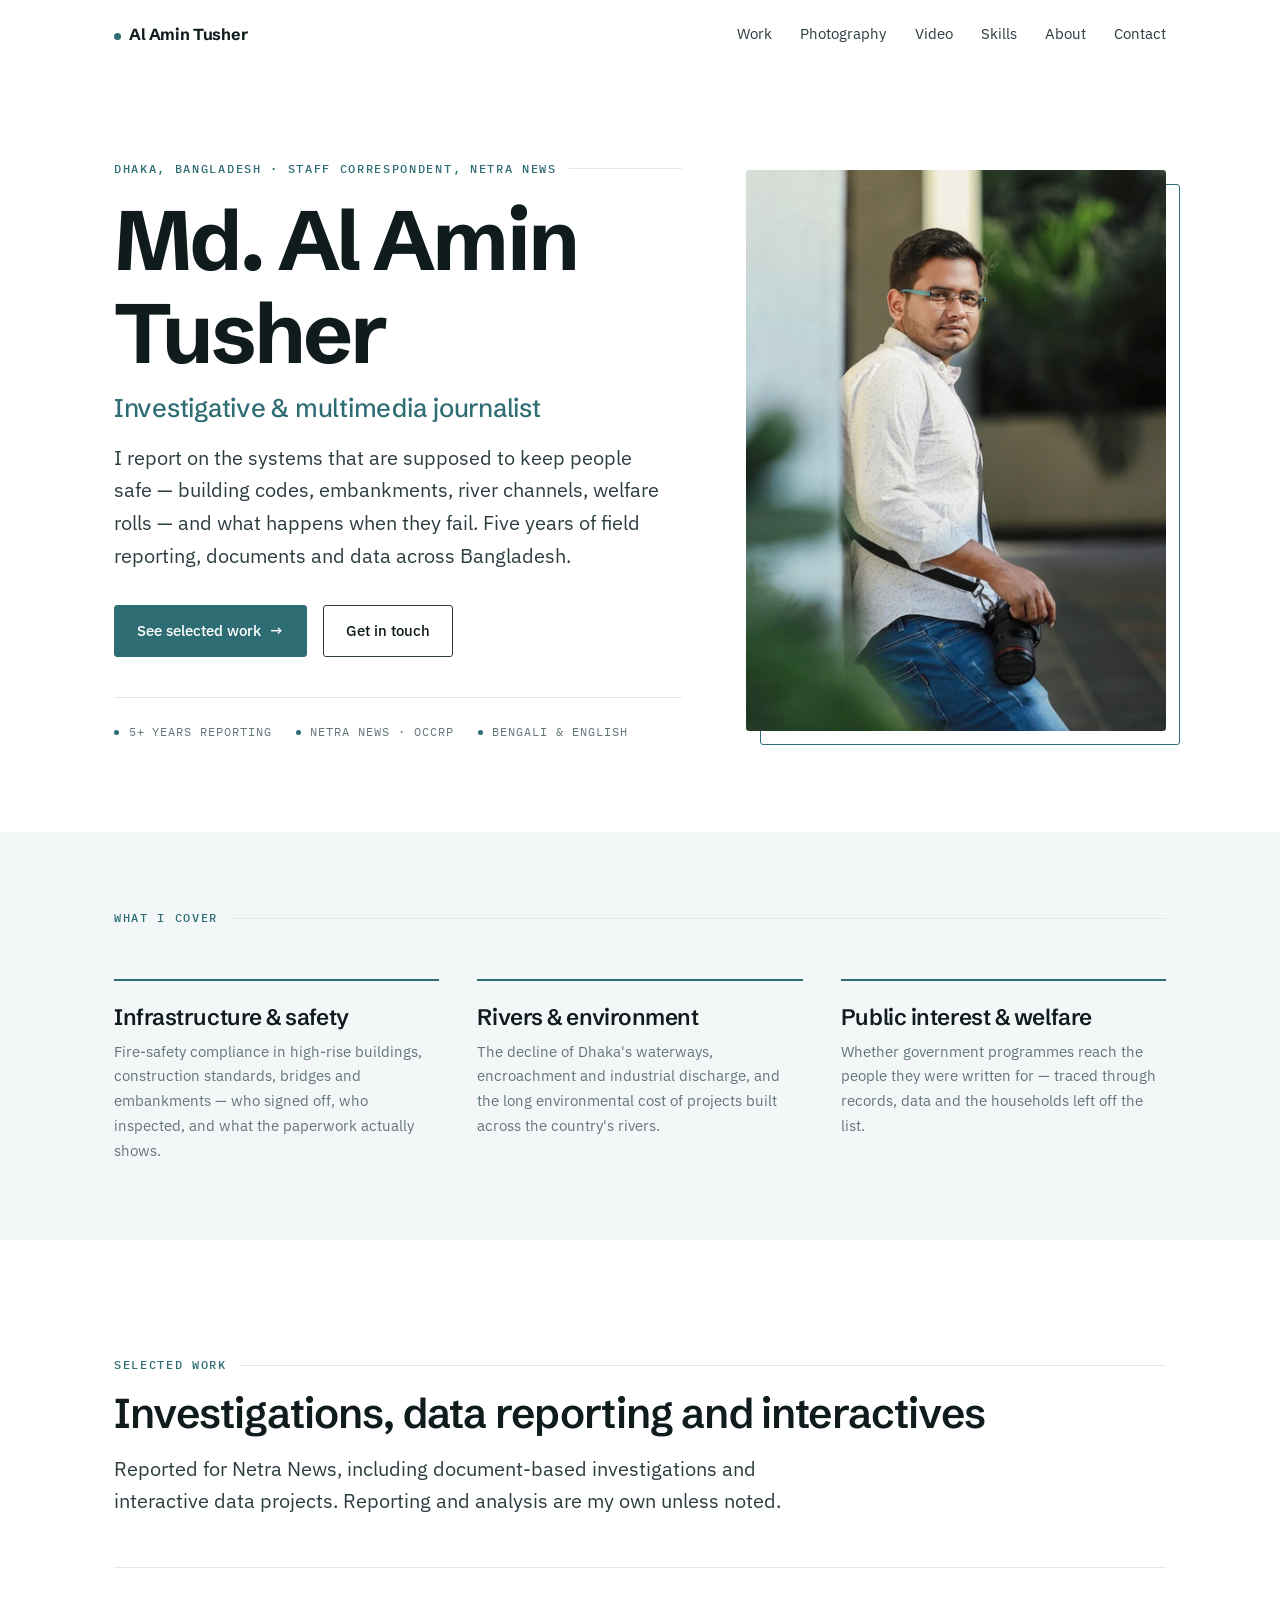
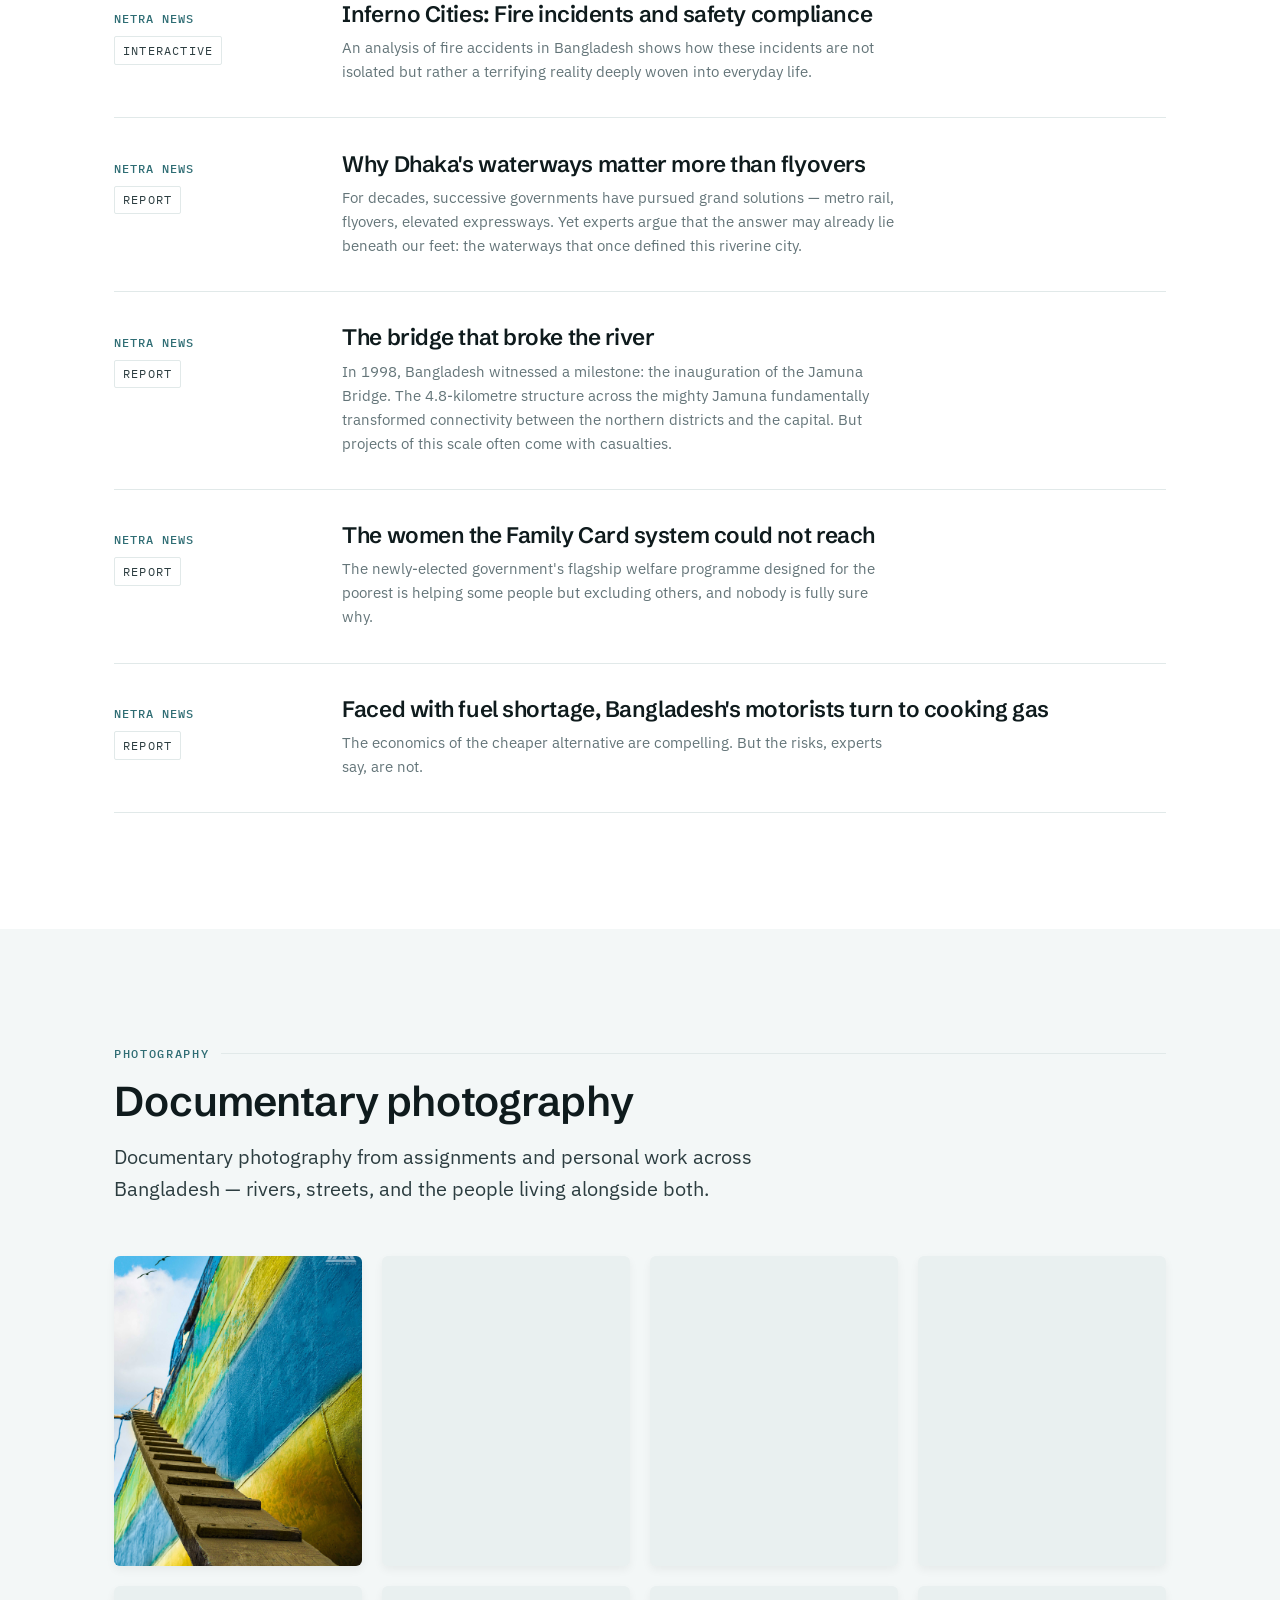
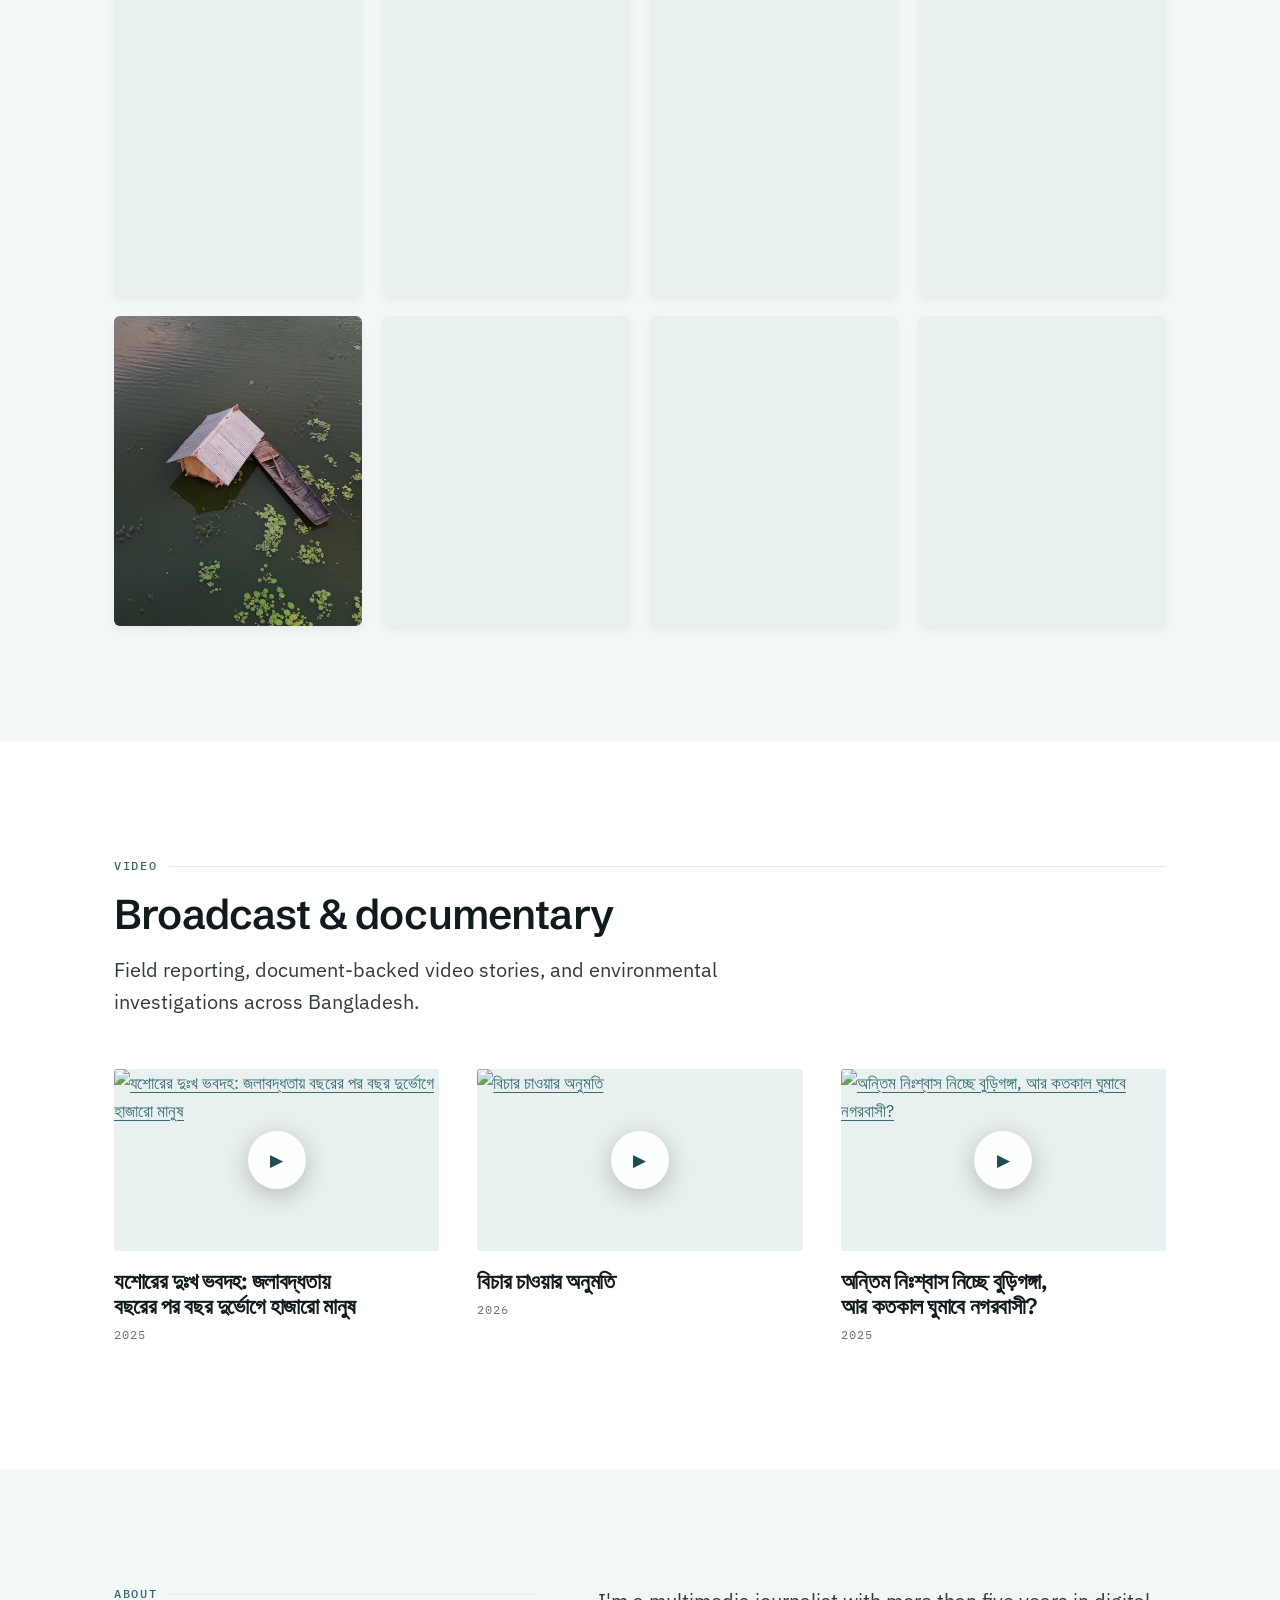
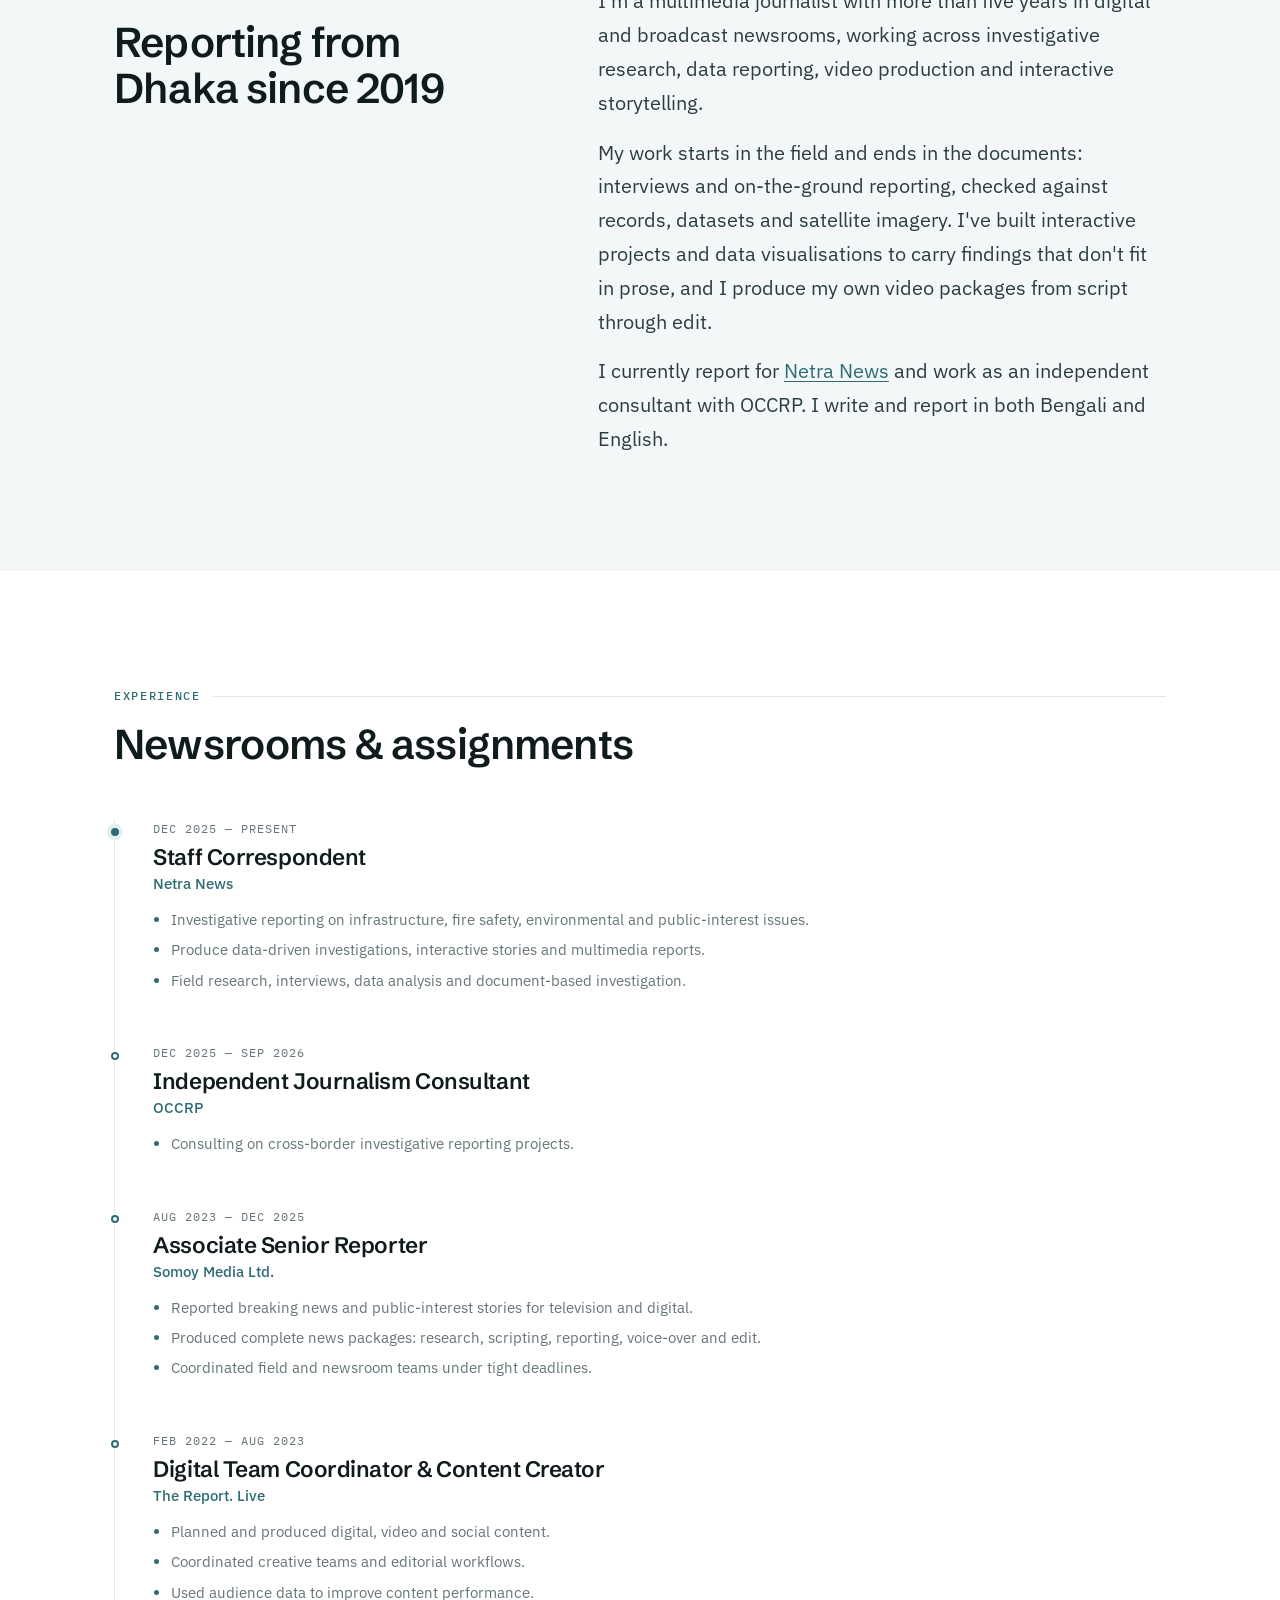
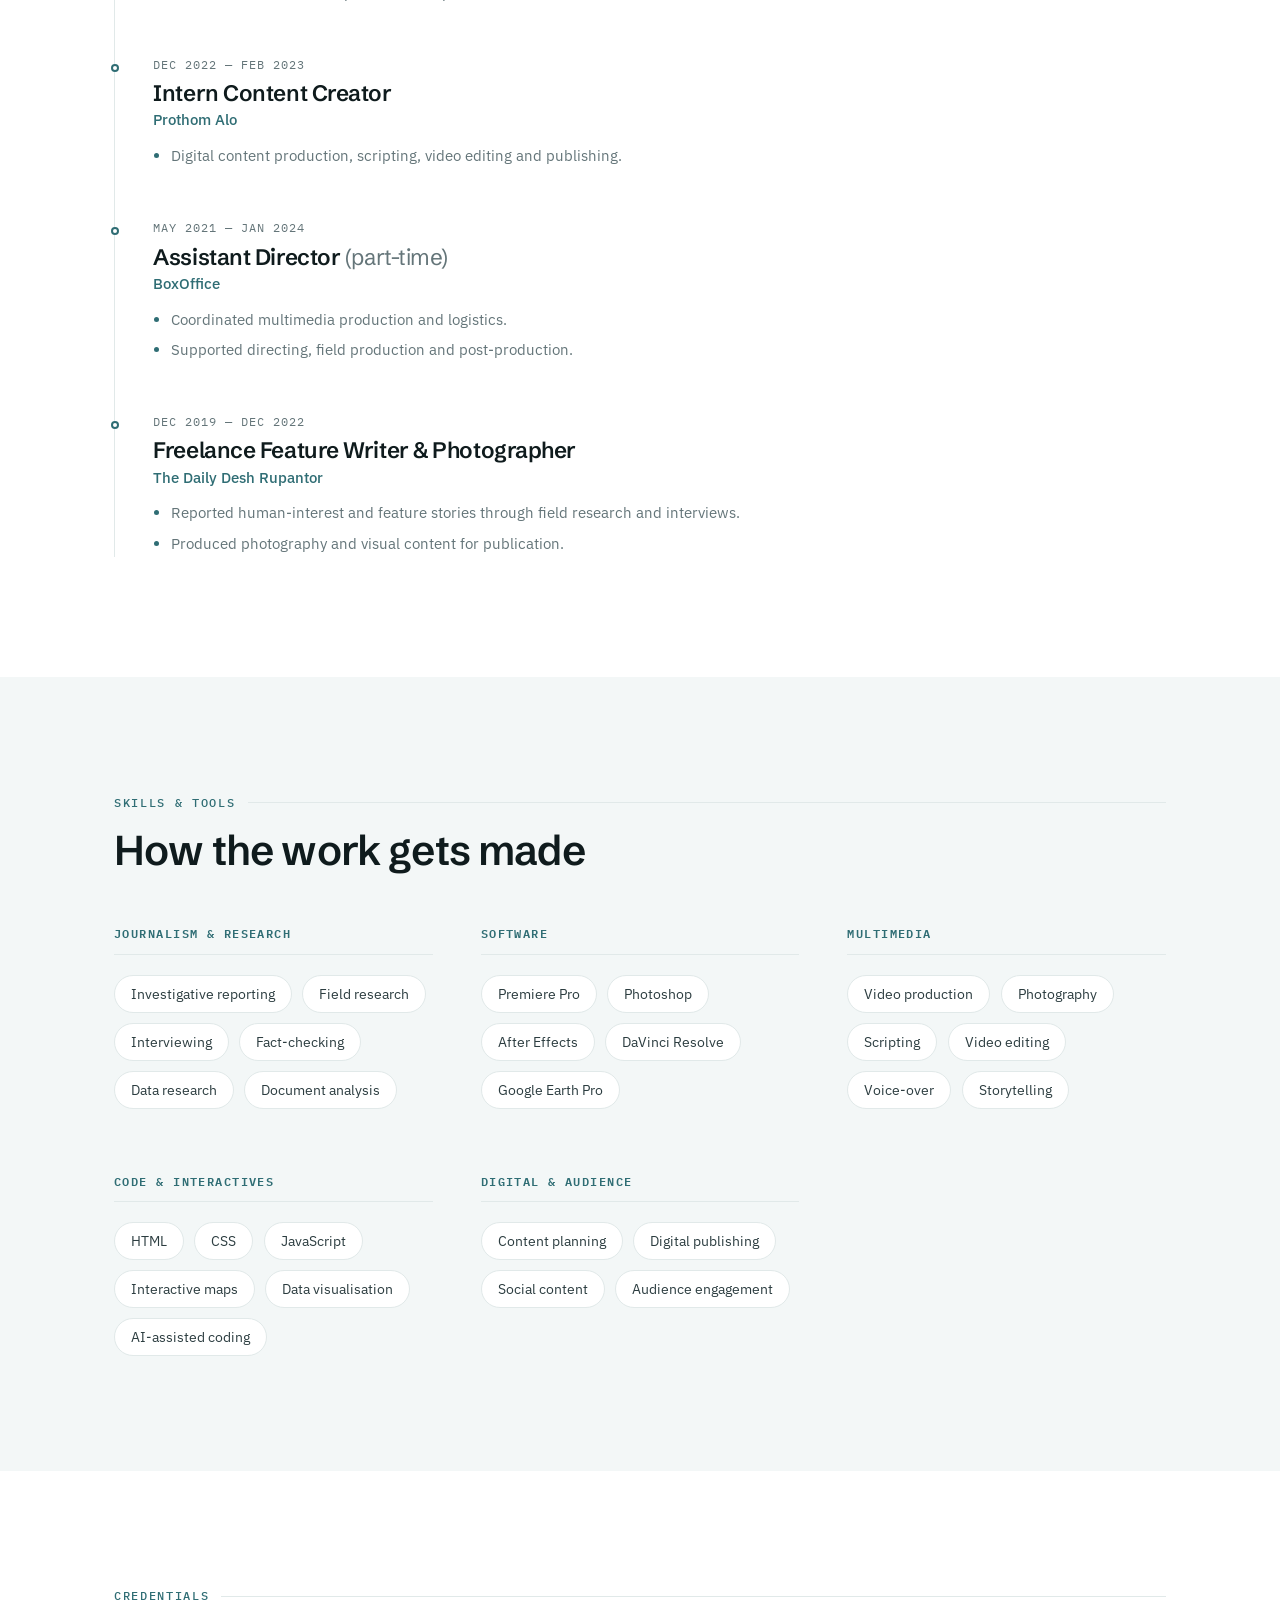
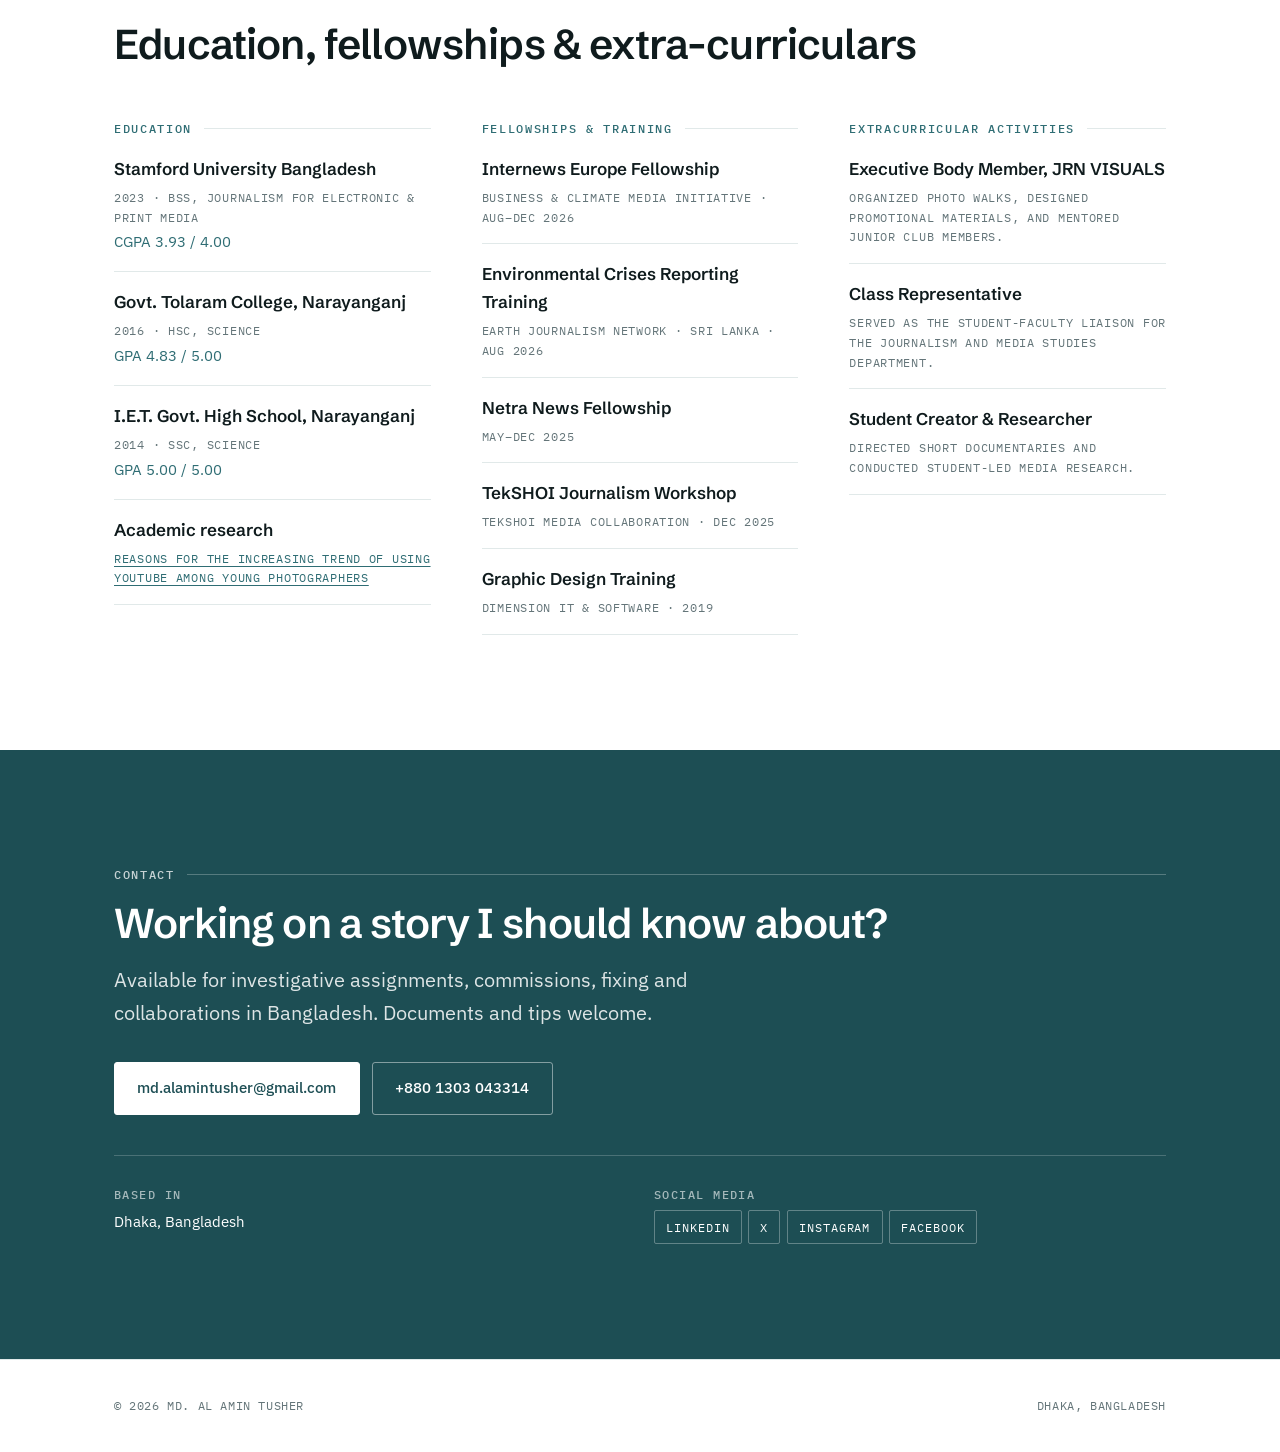
==== commit 622c450b: "Make every part of the site editable from the dashboard Six of the nine files in content/ were dead " ====
--- a/index.html
+++ b/index.html
@@ -23,11 +23,11 @@
 <link rel="preconnect" href="https://fonts.googleapis.com">
 <link rel="preconnect" href="https://fonts.gstatic.com" crossorigin>
 <link href="https://fonts.googleapis.com/css2?family=Schibsted+Grotesk:wght@400;500;600;700&family=IBM+Plex+Sans:wght@400;500&family=IBM+Plex+Mono:wght@400;500&display=swap" rel="stylesheet">
-<link rel="stylesheet" href="assets/css/style.css?v=9">
+<link rel="stylesheet" href="assets/css/style.css?v=10">
 <noscript><style>[data-reveal],.hero [data-seq]{opacity:1!important;transform:none!important;animation:none!important}</style></noscript>
 
 </head>
-<body>
+<body data-page="home">
 
 <a class="skip" href="#main">Skip to content</a>
 
@@ -35,7 +35,7 @@
   <div class="wrap">
     <a class="brand" href="./">
       <span class="brand-dot" aria-hidden="true"></span>
-      Al Amin Tusher
+      <span id="brand-name">Al Amin Tusher</span>
     </a>
     <button class="nav-toggle" type="button" aria-expanded="false" aria-controls="primary-nav" aria-label="Open menu">
       <svg width="20" height="20" viewBox="0 0 24 24" fill="none" stroke="currentColor" stroke-width="1.8" stroke-linecap="round" aria-hidden="true">
@@ -43,12 +43,12 @@
       </svg>
     </button>
     <nav class="nav" id="primary-nav" aria-label="Primary">
-      <a href="#work">Work</a>
-      <a href="#photography">Photography</a>
-      <a href="#video">Video</a>
-      <a href="#skills">Skills</a>
-      <a href="#about">About</a>
-      <a href="#contact">Contact</a>
+      <a href="#work" data-nav="work">Work</a>
+      <a href="#photography" data-nav="photography">Photography</a>
+      <a href="#video" data-nav="video">Video</a>
+      <a href="#skills" data-nav="skills">Skills</a>
+      <a href="#about" data-nav="about">About</a>
+      <a href="#contact" data-nav="contact">Contact</a>
     </nav>
   </div>
 </header>
@@ -59,22 +59,24 @@
   <section class="hero wrap">
     <div class="hero-grid">
       <div>
-        <p class="eyebrow" data-seq>Dhaka, Bangladesh &nbsp;·&nbsp; Staff Correspondent, Netra News</p>
+        <p class="eyebrow" id="hero-eyebrow" data-seq>Dhaka, Bangladesh &nbsp;·&nbsp; Staff Correspondent, Netra News</p>
         <h1 data-seq>
-          <span>Md. Al Amin Tusher</span>
-          <span class="h1-sub">Investigative &amp; multimedia journalist</span>
+          <span id="hero-name">Md. Al Amin Tusher</span>
+          <span class="h1-sub" id="hero-tagline">Investigative &amp; multimedia journalist</span>
         </h1>
-        <p class="lead" data-seq>
+        <p class="lead" id="hero-lead" data-seq>
           I report on the systems that are supposed to keep people safe — building codes,
           embankments, river channels, welfare rolls — and what happens when they fail.
           Five years of field reporting, documents and data across Bangladesh.
         </p>
-        
+
         <div class="hero-actions" data-seq>
-          <a class="btn btn--solid" href="#work">
-            <span>See selected work</span> <span class="arrow" aria-hidden="true">→</span>
+          <a class="btn btn--solid" id="cta-primary" href="#work">
+            <span data-label>See selected work</span> <span class="arrow" aria-hidden="true">→</span>
           </a>
-          <a class="btn btn--outline" href="mailto:md.alamintusher@gmail.com">Get in touch</a>
+          <a class="btn btn--outline" id="cta-secondary" href="mailto:md.alamintusher@gmail.com">
+            <span data-label>Get in touch</span>
+          </a>
         </div>
         
         <div class="hero-divider" data-seq></div>
@@ -97,7 +99,7 @@
   <section class="section section--wash section--tight">
     <div class="wrap">
       <div class="section-head" data-reveal>
-        <p class="eyebrow">What I cover</p>
+        <p class="eyebrow" id="beats-eyebrow">What I cover</p>
       </div>
       <div class="beats" id="beats">
         <div class="beat" data-reveal>
@@ -129,9 +131,9 @@
   <section class="section" id="work">
     <div class="wrap">
       <div class="section-head" data-reveal>
-        <p class="eyebrow">Selected work</p>
-        <h2>Investigations, data reporting and interactives</h2>
-        <p class="lead">
+        <p class="eyebrow" id="work-eyebrow">Selected work</p>
+        <h2 id="work-heading">Investigations, data reporting and interactives</h2>
+        <p class="lead" id="work-lead">
           Reported for Netra News, including document-based investigations and interactive
           data projects. Reporting and analysis are my own unless noted.
         </p>
@@ -144,11 +146,14 @@
   <section class="section section--wash" id="photography">
     <div class="wrap">
       <div class="section-head" data-reveal>
-        <p class="eyebrow">Photography</p>
-        <h2>Documentary photography</h2>
-        <p class="lead">
+        <p class="eyebrow" id="photo-eyebrow">Photography</p>
+        <h2 id="photo-heading">Documentary photography</h2>
+        <p class="lead" id="photo-lead">
           Documentary photography from assignments and personal work across Bangladesh — rivers, streets, and the people living alongside both.
         </p>
+        <a class="textlink section-link" id="photo-link" href="photos.html" hidden>
+          <span data-label>See all photographs</span> <span class="arrow" aria-hidden="true">→</span>
+        </a>
       </div>
       <div class="photo-strip" id="photo-strip" data-reveal></div>
     </div>
@@ -158,11 +163,14 @@
   <section class="section" id="video">
     <div class="wrap">
       <div class="section-head" data-reveal>
-        <p class="eyebrow">Video</p>
-        <h2>Broadcast &amp; documentary</h2>
-        <p class="lead">
+        <p class="eyebrow" id="video-eyebrow">Video</p>
+        <h2 id="video-heading">Broadcast &amp; documentary</h2>
+        <p class="lead" id="video-lead">
           Field reporting, document-backed video stories, and environmental investigations across Bangladesh.
         </p>
+        <a class="textlink section-link" id="video-link" href="videos.html" hidden>
+          <span data-label>See all video work</span> <span class="arrow" aria-hidden="true">→</span>
+        </a>
       </div>
       <div class="video-grid" id="video-strip" data-reveal></div>
     </div>
@@ -173,8 +181,8 @@
     <div class="wrap">
       <div class="split">
         <div data-reveal>
-          <p class="eyebrow">About</p>
-          <h2 style="font-size:var(--fs-h2)">Reporting from Dhaka since 2019</h2>
+          <p class="eyebrow" id="about-eyebrow">About</p>
+          <h2 style="font-size:var(--fs-h2)" id="about-heading">Reporting from Dhaka since 2019</h2>
         </div>
         <div class="prose" id="about-prose" data-reveal>
           <p>
@@ -202,8 +210,8 @@
   <section class="section" id="experience">
     <div class="wrap">
       <div class="section-head" data-reveal>
-        <p class="eyebrow">Experience</p>
-        <h2>Newsrooms &amp; assignments</h2>
+        <p class="eyebrow" id="exp-eyebrow">Experience</p>
+        <h2 id="exp-heading">Newsrooms &amp; assignments</h2>
       </div>
       <div class="timeline" id="timeline">
         <article class="job job--current" data-reveal>
@@ -278,10 +286,10 @@
   <section class="section section--wash" id="skills">
     <div class="wrap">
       <div class="section-head" data-reveal>
-        <p class="eyebrow">Skills &amp; Tools</p>
-        <h2>How the work gets made</h2>
-      </div>
-      <div class="skills">
+        <p class="eyebrow" id="skills-eyebrow">Skills &amp; Tools</p>
+        <h2 id="skills-heading">How the work gets made</h2>
+      </div>
+      <div class="skills" id="skills-grid">
         <div class="skill-group" data-reveal>
           <h3>Journalism &amp; Research</h3>
           <ul class="tags">
@@ -342,12 +350,12 @@
   <section class="section" id="credentials">
     <div class="wrap">
       <div class="section-head" data-reveal>
-        <p class="eyebrow">Credentials</p>
-        <h2>Education, fellowships &amp; extra-curriculars</h2>
+        <p class="eyebrow" id="cred-eyebrow">Credentials</p>
+        <h2 id="cred-heading">Education, fellowships &amp; extra-curriculars</h2>
       </div>
       <div class="cred-grid">
         <div data-reveal>
-          <p class="eyebrow">Education</p>
+          <p class="eyebrow" id="education-label">Education</p>
           <ul class="cred-list" id="education-list">
             <li>
               <strong>Stamford University Bangladesh</strong>
@@ -375,7 +383,7 @@
           </ul>
         </div>
         <div data-reveal>
-          <p class="eyebrow">Fellowships &amp; training</p>
+          <p class="eyebrow" id="training-label">Fellowships &amp; training</p>
           <ul class="cred-list" id="training-list">
             <li>
               <strong>Internews Europe Fellowship</strong>
@@ -400,8 +408,8 @@
           </ul>
         </div>
         <div data-reveal>
-          <p class="eyebrow">Extracurricular activities</p>
-          <ul class="cred-list" id="extra-list">
+          <p class="eyebrow" id="extras-label">Extracurricular activities</p>
+          <ul class="cred-list" id="extras-list">
             <li>
               <strong>Executive Body Member, JRN VISUALS</strong>
               <span class="meta">Organized photo walks, designed promotional materials, and mentored junior club members.</span>
@@ -423,31 +431,31 @@
   <!-- ================= CONTACT ================= -->
   <section class="section contact" id="contact" data-reveal>
     <div class="wrap">
-      <p class="eyebrow">Contact</p>
-      <h2>Working on a story I should know about?</h2>
-      <p class="lead">
+      <p class="eyebrow" id="contact-eyebrow">Contact</p>
+      <h2 id="contact-heading">Working on a story I should know about?</h2>
+      <p class="lead" id="contact-lead">
         Available for investigative assignments, commissions, fixing and collaborations in Bangladesh. Documents and tips welcome.
       </p>
 
       <div class="contact-actions">
-        <a class="btn btn--light" href="mailto:md.alamintusher@gmail.com">
-          <span>md.alamintusher@gmail.com</span>
+        <a class="btn btn--light" id="contact-email" href="mailto:md.alamintusher@gmail.com">
+          <span data-label>md.alamintusher@gmail.com</span>
         </a>
-        <a class="btn btn--outline-light" href="tel:+8801303043314">
-          <span>+880 1303 043314</span>
+        <a class="btn btn--outline-light" id="contact-phone" href="tel:+8801303043314">
+          <span data-label>+880 1303 043314</span>
         </a>
       </div>
 
       <div class="contact-meta">
         <div>
-          <h3>Based in</h3>
-          <p>
+          <h3 id="based-label">Based in</h3>
+          <p id="based-text">
             <span>Dhaka, Bangladesh</span>
           </p>
         </div>
 
         <div>
-          <h3>Social Media</h3>
+          <h3 id="elsewhere-label">Social Media</h3>
           <ul class="socials" id="socials">
             <li><a href="https://www.linkedin.com/in/md-al-amin-tusher-607138170/" target="_blank" rel="noopener">LinkedIn</a></li>
             <li><a href="https://x.com/Alamin984" target="_blank" rel="noopener">X</a></li>
@@ -455,6 +463,11 @@
             <li><a href="https://www.facebook.com/md.alamintusher984/" target="_blank" rel="noopener">Facebook</a></li>
           </ul>
         </div>
+
+        <div id="references-block" hidden>
+          <h3 id="references-label">References</h3>
+          <p id="references-text"></p>
+        </div>
       </div>
     </div>
   </section>
@@ -463,11 +476,11 @@
 
 <footer class="site-footer">
   <div class="wrap">
-    <span>© <span id="year">2026</span> Md. Al Amin Tusher</span>
-    <span>Dhaka, Bangladesh</span>
+    <span>© <span id="year">2026</span> <span id="footer-left">Md. Al Amin Tusher</span></span>
+    <span id="footer-right">Dhaka, Bangladesh</span>
   </div>
 </footer>
 
-<script src="assets/js/site.js?v=9"></script>
+<script src="assets/js/site.js?v=10"></script>
 </body>
 </html>
--- a/assets/css/style.css
+++ b/assets/css/style.css
@@ -115,7 +115,6 @@
 .hero { padding-block: clamp(3rem, 7vw, 6.5rem) clamp(3.5rem, 7vw, 6rem); }
 .hero-grid { display: grid; grid-template-columns: 1.35fr 1fr; gap: clamp(2rem, 5vw, 4.5rem); align-items: center; position: relative; z-index: 2;}
 
-/* Fix for layer overlapping buttons */
 .hero-grid > div:first-child { position: relative; z-index: 10; } 
 
 .hero h1 { font-size: var(--fs-hero); font-weight: 700; letter-spacing: -0.035em; margin: 0.5rem 0 1.25rem; }
@@ -182,13 +181,59 @@
 .teaser-head { display: flex; align-items: flex-end; justify-content: space-between; gap: 1.5rem; flex-wrap: wrap; margin-bottom: clamp(1.75rem, 3vw, 2.5rem); }
 .teaser-head h2 { font-size: var(--fs-h2); }
 
-/* Photo Grid Layout — Force Side by Side */
-.photo-strip { display: grid !important; grid-template-columns: repeat(4, 1fr) !important; gap: 1rem !important; align-items: start !important; }
-.photo-strip a { display: block !important; width: 100% !important; border-radius: var(--radius); background: var(--wash-2); overflow: hidden; }
-.photo-strip img { width: 100% !important; height: auto !important; display: block; transition: transform 0.4s ease; }
-.photo-strip a:hover img { transform: scale(1.04); }
-@media (max-width: 900px) { .photo-strip { grid-template-columns: repeat(3, 1fr) !important; } }
-@media (max-width: 600px) { .photo-strip { grid-template-columns: repeat(2, 1fr) !important; gap: 0.75rem !important; } }
+/* Photo Grid Layout — Strict Uniform Alignment (Perfect Aligned Grid) */
+.photo-strip {
+  display: grid !important;
+  grid-template-columns: repeat(4, 1fr) !important;
+  gap: 1.25rem !important; /* Perfect uniform gap */
+}
+
+.photo-strip a {
+  position: relative;
+  display: block !important;
+  width: 100% !important;
+  aspect-ratio: 4 / 5; /* Forces all images into the same vertical rectangle shape */
+  border-radius: 6px; 
+  background: var(--wash-2);
+  overflow: hidden;
+  transform: translateZ(0);
+  box-shadow: 0 4px 10px rgba(15, 27, 29, 0.05);
+  transition: box-shadow 0.4s ease, transform 0.4s cubic-bezier(0.2, 0, 0.2, 1);
+}
+
+.photo-strip a:hover {
+  box-shadow: 0 12px 30px rgba(15, 27, 29, 0.15);
+  transform: translateY(-4px); 
+  z-index: 2;
+}
+
+.photo-strip img {
+  width: 100% !important;
+  height: 100% !important;
+  object-fit: cover !important; /* This is the magic! It perfectly fills the box without distortion */
+  display: block;
+  transition: transform 0.6s cubic-bezier(0.2, 0, 0.2, 1);
+}
+
+.photo-strip a:hover img {
+  transform: scale(1.05);
+}
+
+/* Tablet (৩ কলাম) */
+@media (max-width: 900px) {
+  .photo-strip {
+    grid-template-columns: repeat(3, 1fr) !important;
+    gap: 1.25rem !important;
+  }
+}
+
+/* Mobile (২ কলাম) */
+@media (max-width: 600px) {
+  .photo-strip {
+    grid-template-columns: repeat(2, 1fr) !important;
+    gap: 0.85rem !important;
+  }
+}
 
 /* Video Grid Layout */
 .video-grid { display: grid; grid-template-columns: repeat(auto-fit, minmax(300px, 1fr)); gap: clamp(1.5rem, 3vw, 2.5rem); }
@@ -286,4 +331,84 @@
   .contact h2, .contact-meta p, .contact-meta a { color: var(--ink); }
   .section { padding-block: 1.5rem; page-break-inside: avoid; }
   a { text-decoration: none; color: var(--ink); }
+}
+
+/* ========================================================================
+   17. Dashboard-driven bits
+   Anything the dashboard can switch off uses [hidden]; the !important is
+   needed because .btn sets its own display.
+   ======================================================================== */
+[hidden] { display: none !important; }
+
+.section-head .section-link { margin-top: 1.5rem; }
+.job h3 .job-note { color: var(--muted); font-weight: 400; }
+.video-card .v-desc { color: var(--muted); font-size: var(--fs-small); margin: 0; }
+
+/* ========================================================================
+   18. Photography & Video pages
+   ======================================================================== */
+.page-hero { padding-block: clamp(2.5rem, 6vw, 4.5rem) clamp(1.75rem, 4vw, 3rem); }
+.page-hero h1 { font-size: var(--fs-h2); margin: 0.35rem 0 1rem; }
+.page-hero .lead { font-size: var(--fs-lead); color: var(--ink-2); max-width: 60ch; margin: 0; }
+
+.filters { display: flex; flex-wrap: wrap; gap: 0.5rem; margin-bottom: clamp(1.5rem, 3vw, 2.25rem); }
+.filter {
+  font-family: var(--mono); font-size: var(--fs-mono); letter-spacing: 0.1em; text-transform: uppercase;
+  padding: 0.5rem 0.9rem; background: var(--paper); color: var(--ink-2);
+  border: 1px solid var(--rule); border-radius: 999px; cursor: pointer;
+  transition: color 0.2s ease, background 0.2s ease, border-color 0.2s ease;
+}
+.filter:hover { border-color: var(--accent); color: var(--accent-deep); }
+.filter.is-on { background: var(--accent); border-color: var(--accent); color: #ffffff; }
+
+/* True masonry: CSS columns keep each photograph at its own natural height. */
+.masonry { columns: 3 260px; column-gap: 1.25rem; }
+.masonry-item {
+  position: relative; display: block; width: 100%; margin: 0 0 1.25rem;
+  padding: 0; border: 0; background: var(--wash-2); border-radius: 6px;
+  overflow: hidden; cursor: zoom-in; break-inside: avoid;
+  box-shadow: 0 4px 10px rgba(15, 27, 29, 0.05);
+  transition: box-shadow 0.35s ease, transform 0.35s cubic-bezier(0.2, 0, 0.2, 1);
+}
+.masonry-item:hover { transform: translateY(-3px); box-shadow: 0 14px 32px rgba(15, 27, 29, 0.16); }
+.masonry-item img { width: 100%; height: auto; display: block; transition: transform 0.6s cubic-bezier(0.2, 0, 0.2, 1); }
+.masonry-item:hover img { transform: scale(1.03); }
+.masonry-cap {
+  position: absolute; inset: auto 0 0 0; display: block; text-align: left;
+  padding: 2.5rem 1rem 0.9rem; color: #ffffff;
+  background: linear-gradient(transparent, rgba(15, 27, 29, 0.82));
+  opacity: 0; transform: translateY(8px); transition: opacity 0.3s ease, transform 0.3s ease;
+}
+.masonry-item:hover .masonry-cap, .masonry-item:focus-visible .masonry-cap { opacity: 1; transform: none; }
+.masonry-cap .cap-title { display: block; font-size: var(--fs-small); line-height: 1.4; }
+.masonry-cap .cap-meta { display: block; margin-top: 0.25rem; font-family: var(--mono); font-size: var(--fs-mono); letter-spacing: 0.08em; text-transform: uppercase; color: rgba(255, 255, 255, 0.78); }
+@media (max-width: 600px) { .masonry { columns: 2 130px; column-gap: 0.85rem; } .masonry-item { margin-bottom: 0.85rem; } }
+
+/* ========================================================================
+   19. Full-screen photo viewer
+   ======================================================================== */
+.lightbox {
+  position: fixed; inset: 0; z-index: 300; display: none;
+  place-items: center; padding: clamp(1rem, 4vw, 3rem);
+  background: rgba(9, 17, 18, 0.94); backdrop-filter: blur(6px);
+}
+.lightbox.is-open { display: grid; }
+.lightbox figure { margin: 0; max-width: min(100%, 1100px); max-height: 100%; display: flex; flex-direction: column; gap: 0.9rem; }
+.lightbox .lb-img { max-width: 100%; max-height: 78vh; margin-inline: auto; object-fit: contain; border-radius: 3px; }
+.lightbox figcaption { text-align: center; color: rgba(255, 255, 255, 0.9); font-size: var(--fs-small); }
+.lightbox .lb-title { display: block; }
+.lightbox .lb-meta { display: block; margin-top: 0.3rem; font-family: var(--mono); font-size: var(--fs-mono); letter-spacing: 0.1em; text-transform: uppercase; color: rgba(255, 255, 255, 0.6); }
+.lb-btn {
+  position: absolute; display: grid; place-items: center; width: 44px; height: 44px;
+  background: rgba(255, 255, 255, 0.1); color: #ffffff; cursor: pointer;
+  border: 1px solid rgba(255, 255, 255, 0.28); border-radius: 50%;
+  transition: background 0.2s ease, border-color 0.2s ease;
+}
+.lb-btn:hover { background: rgba(255, 255, 255, 0.22); border-color: #ffffff; }
+.lb-close { top: clamp(1rem, 3vw, 2rem); right: clamp(1rem, 3vw, 2rem); }
+.lb-prev { left: clamp(0.5rem, 3vw, 2rem); top: 50%; transform: translateY(-50%); }
+.lb-next { right: clamp(0.5rem, 3vw, 2rem); top: 50%; transform: translateY(-50%); }
+.lb-count {
+  position: absolute; bottom: clamp(1rem, 3vw, 2rem); left: 50%; transform: translateX(-50%);
+  font-family: var(--mono); font-size: var(--fs-mono); letter-spacing: 0.12em; color: rgba(255, 255, 255, 0.65);
 }
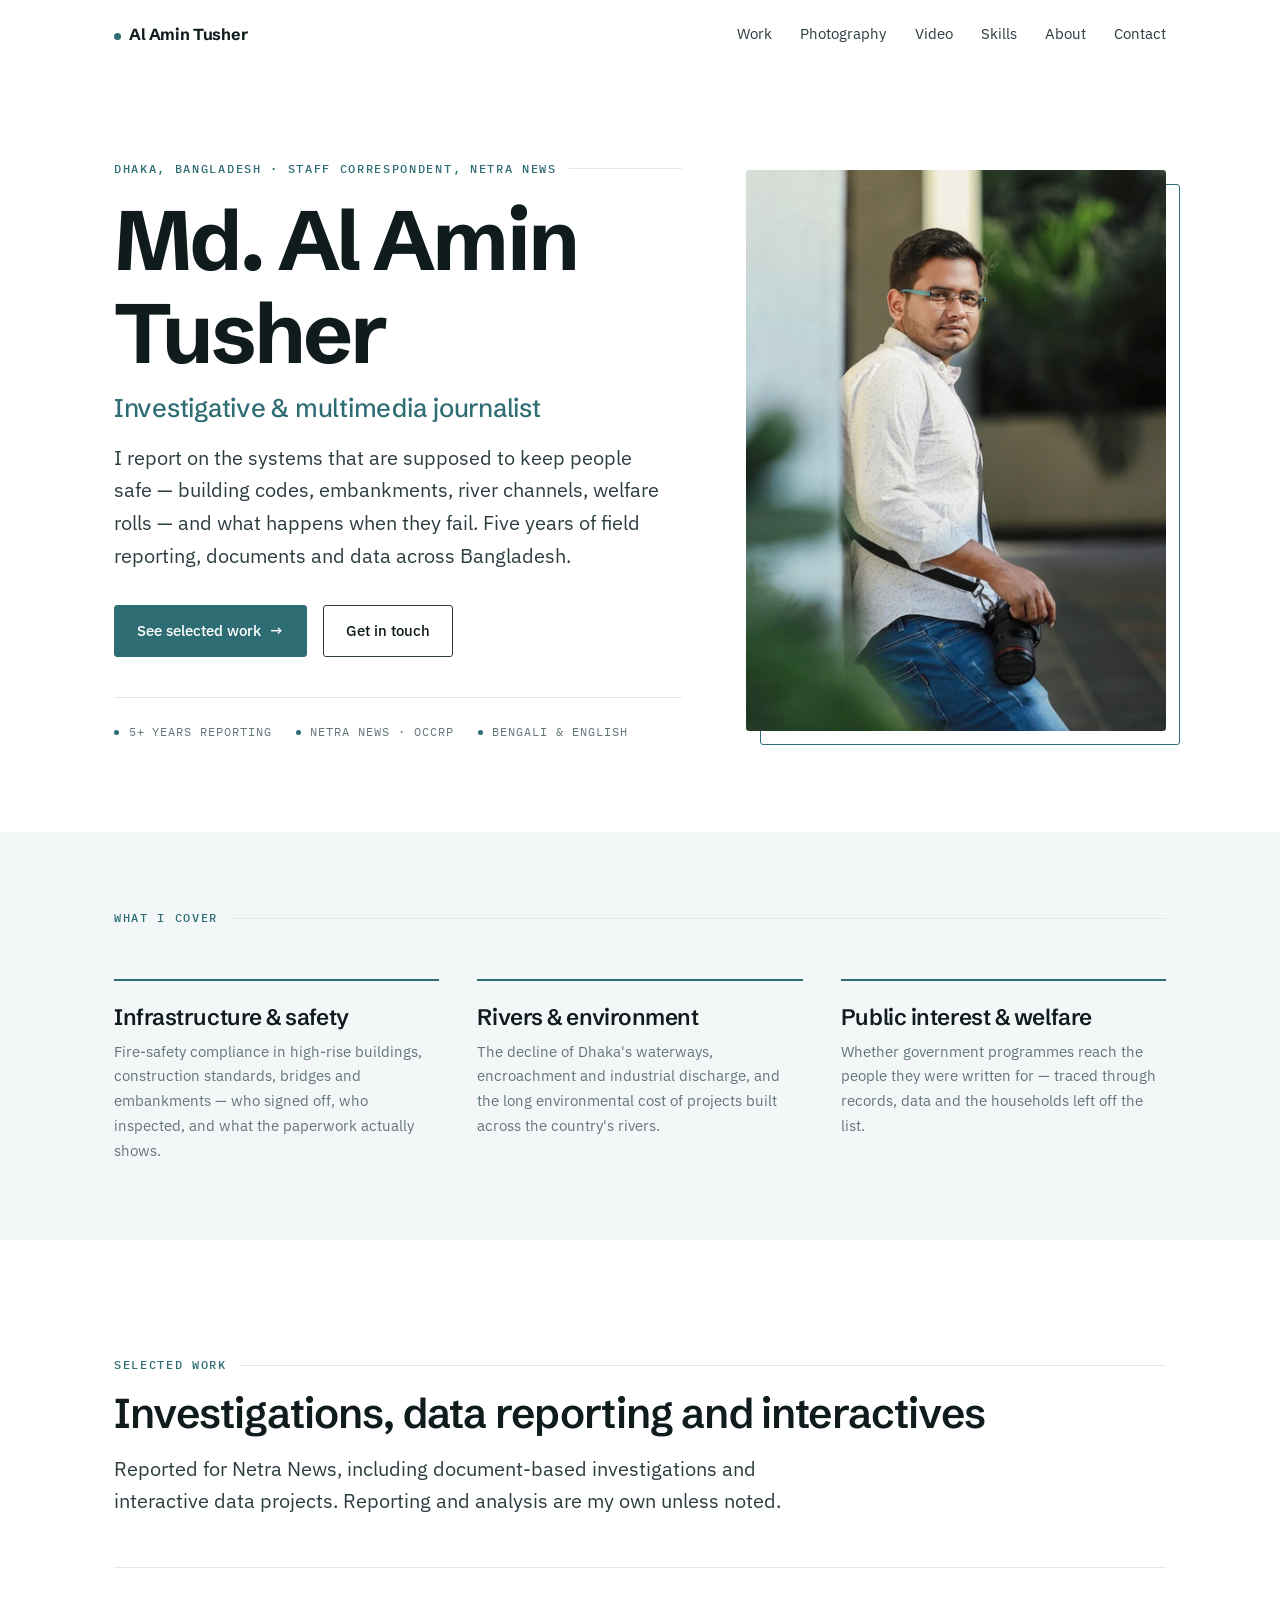
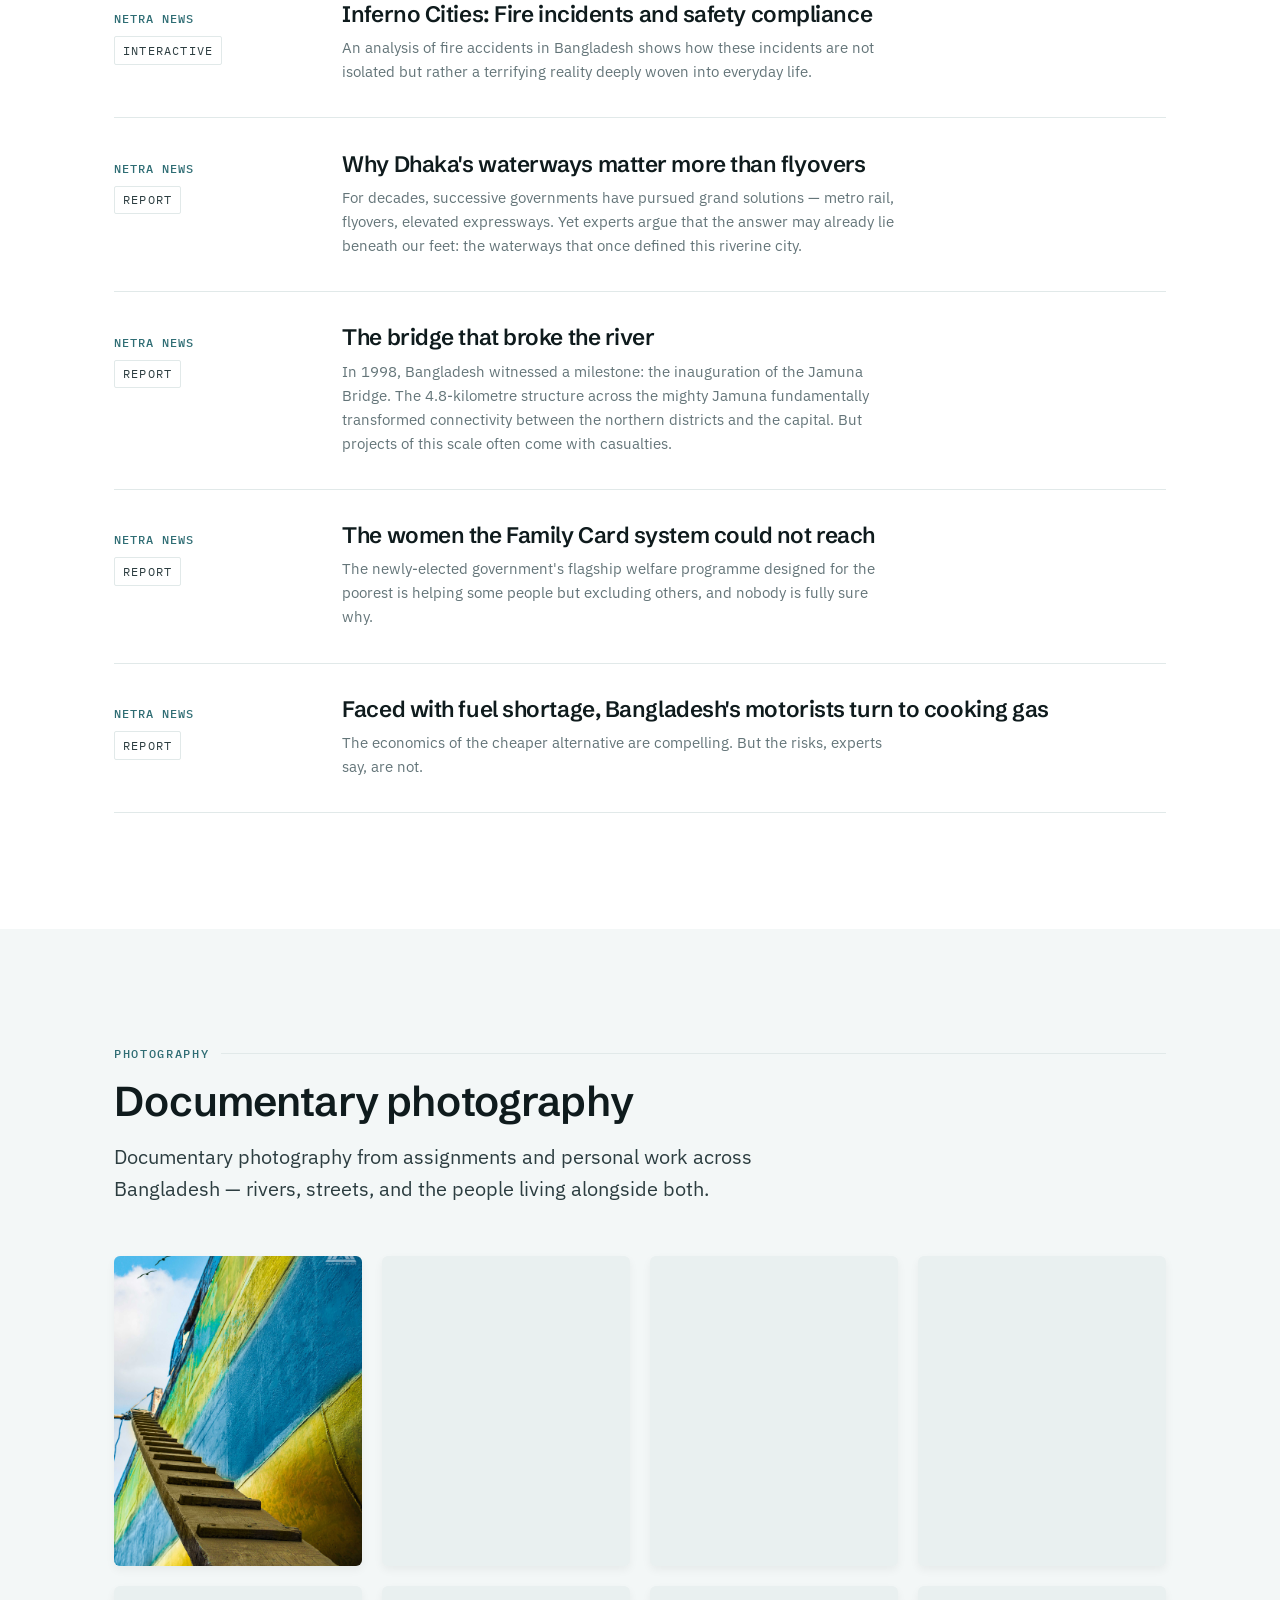
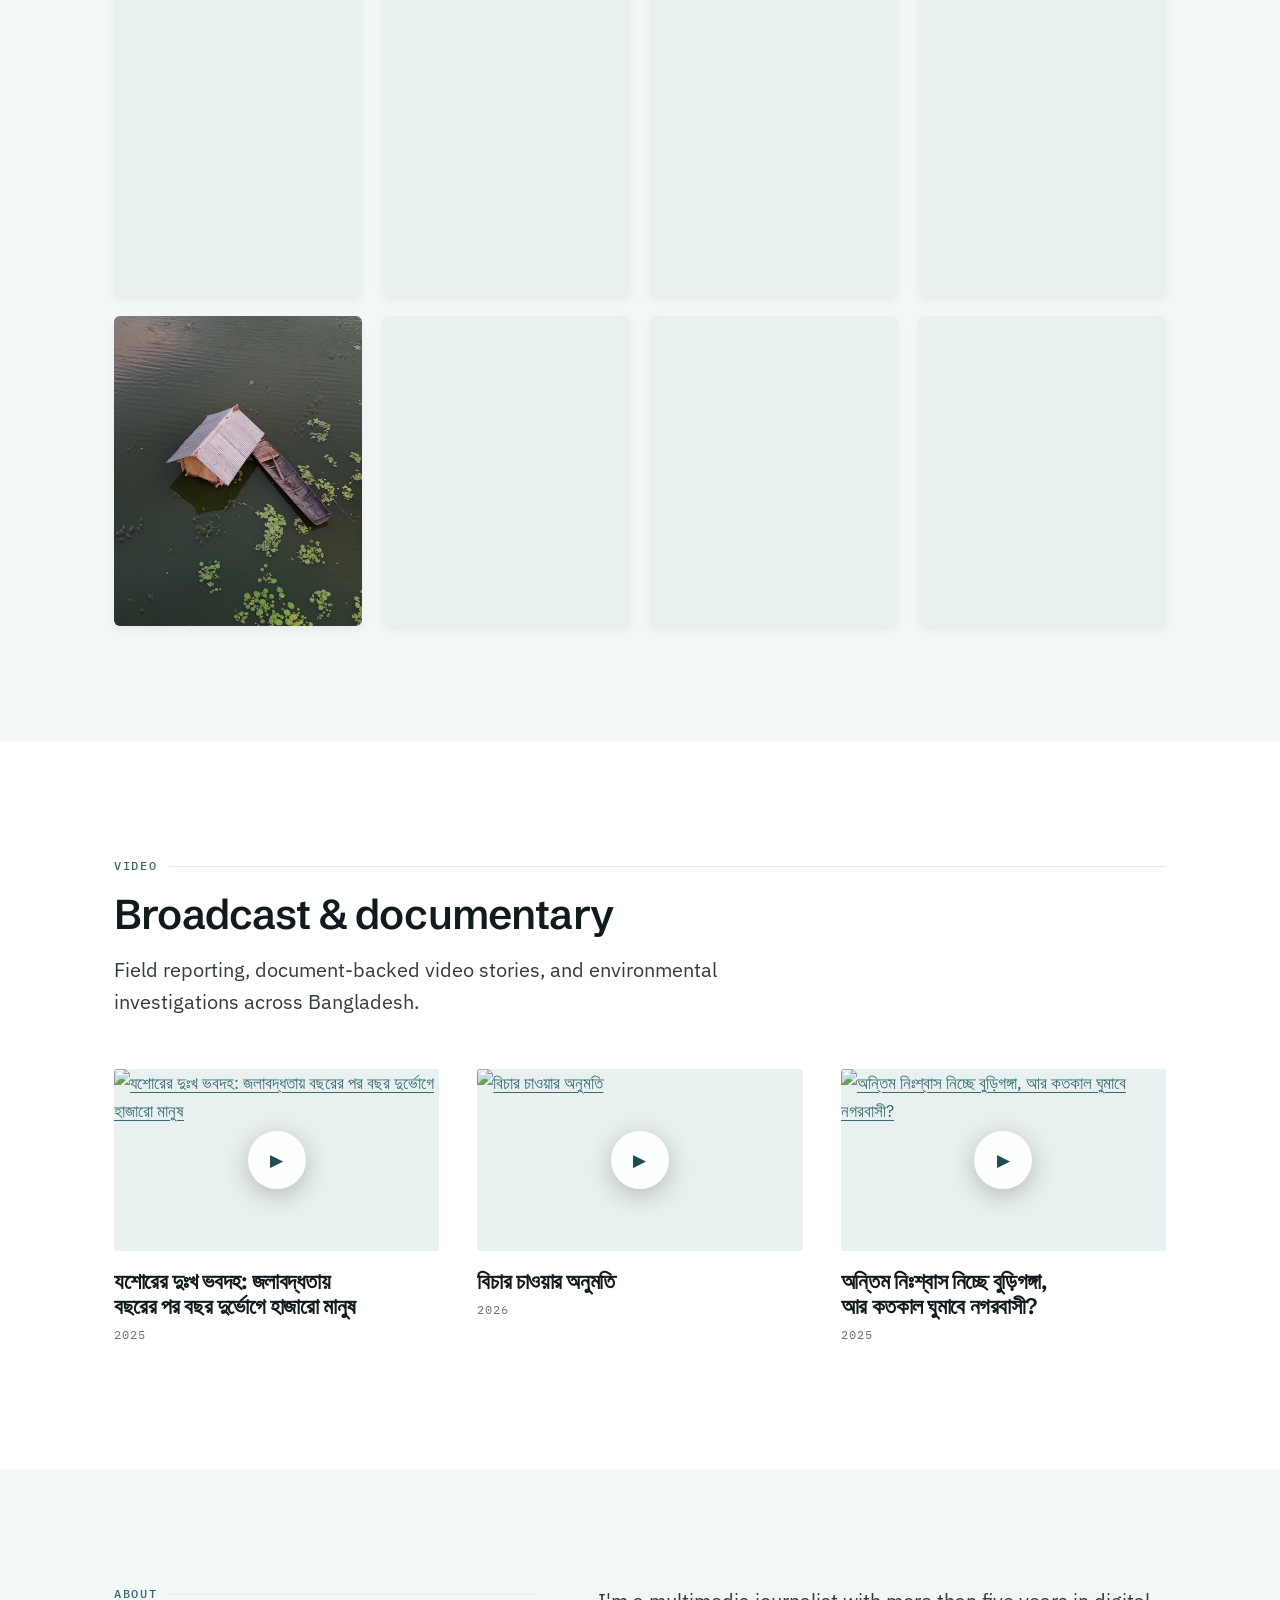
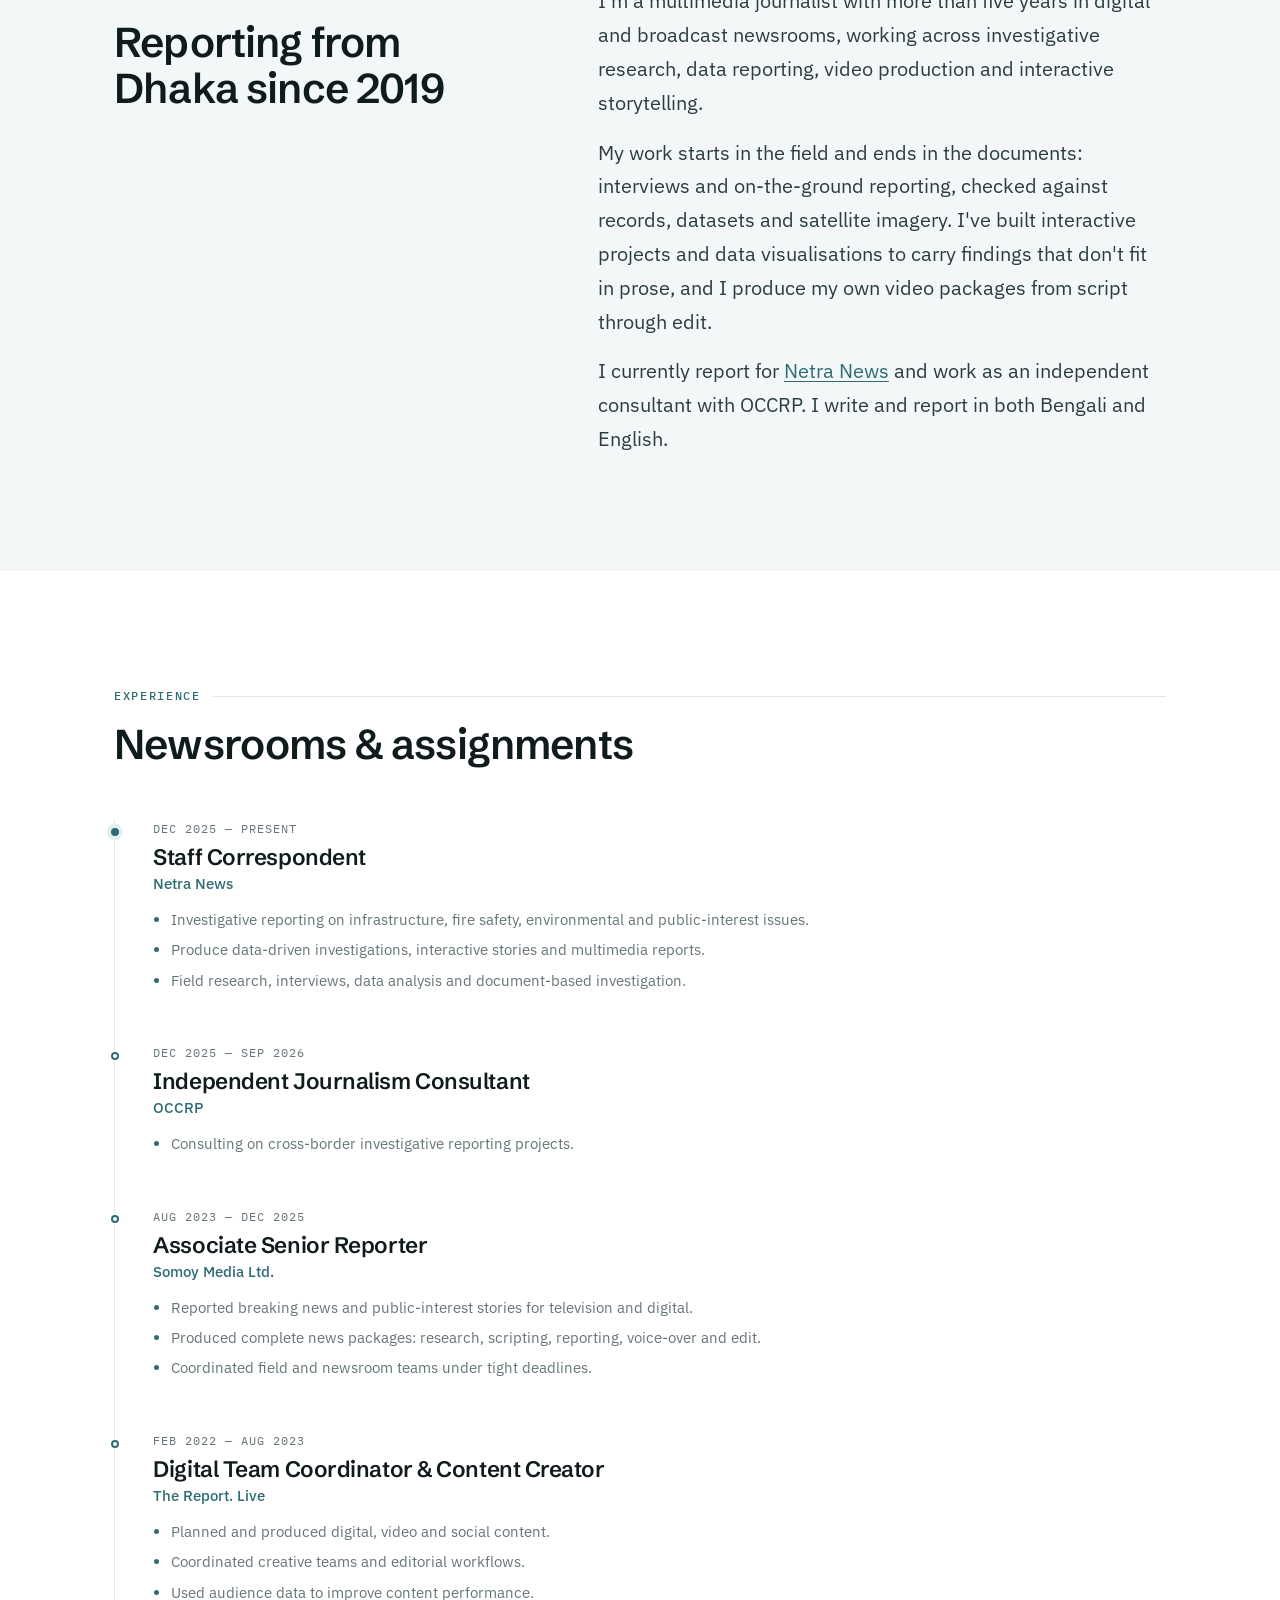
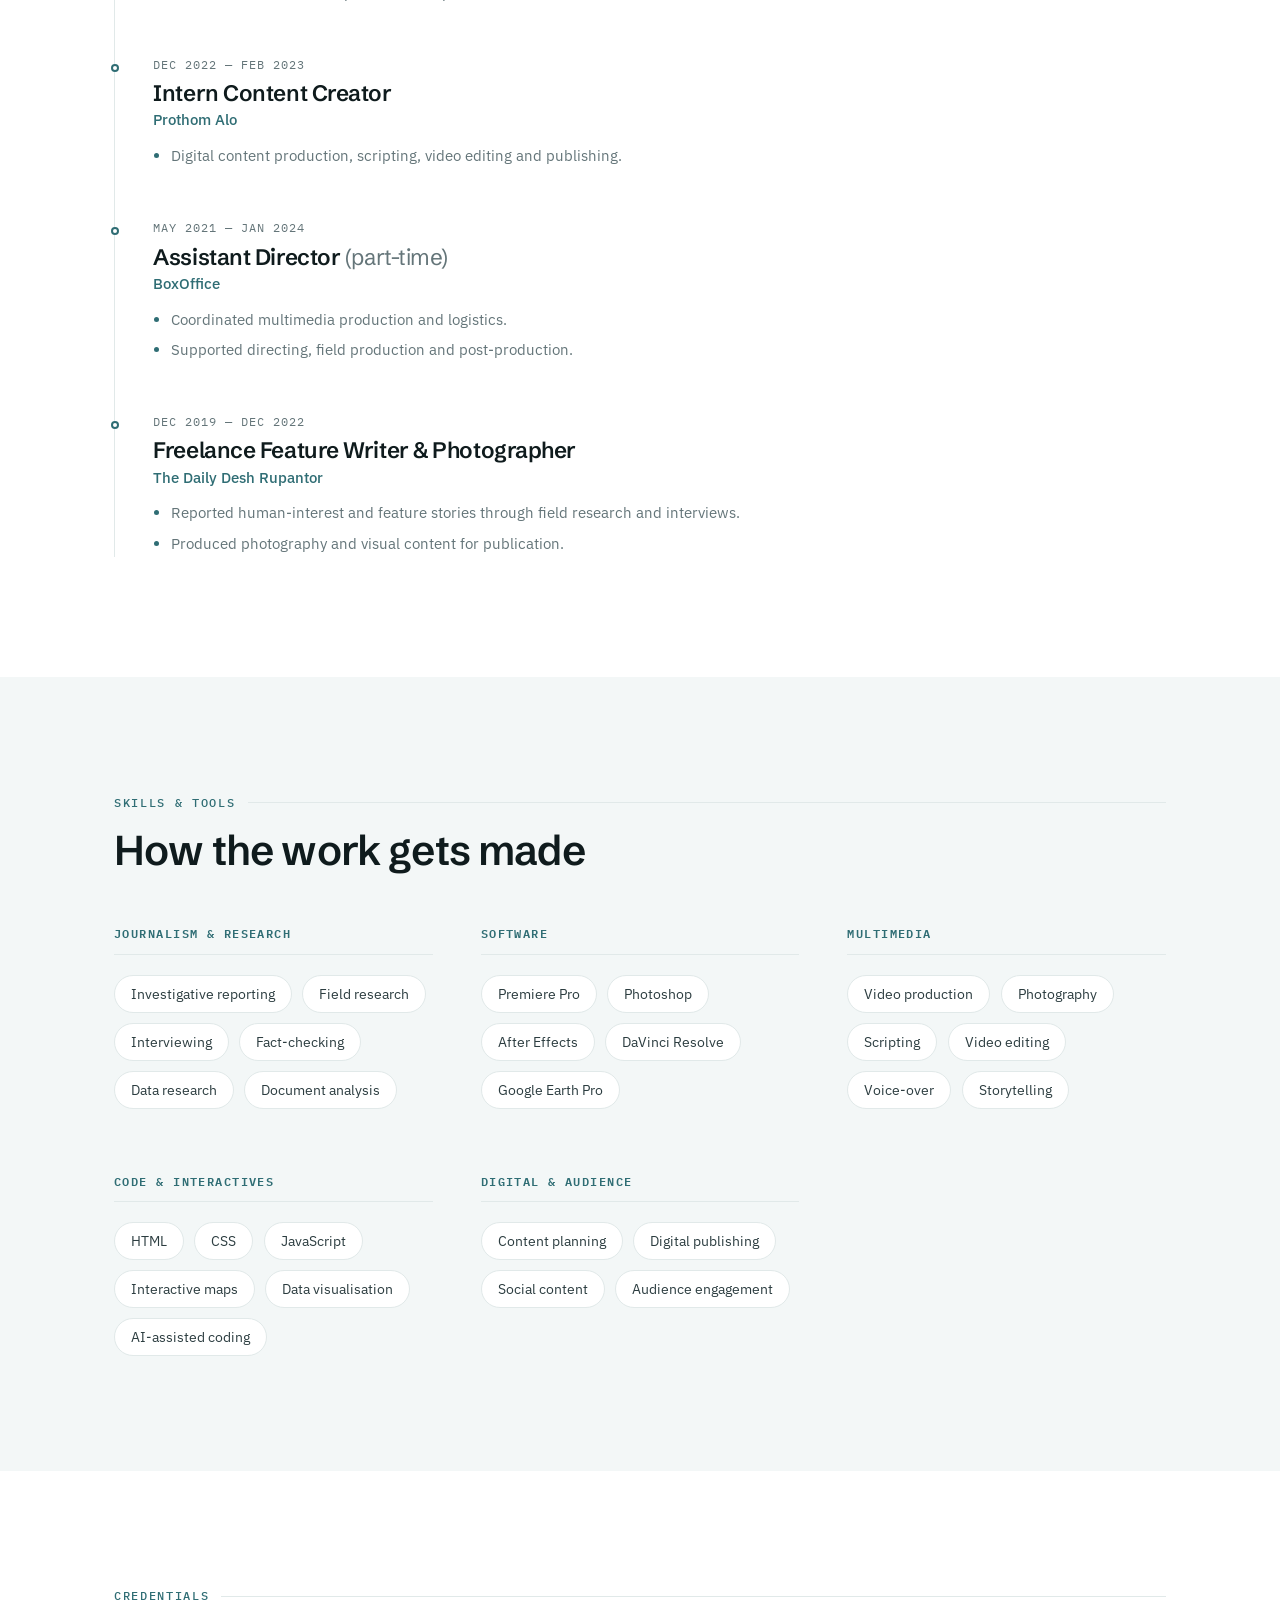
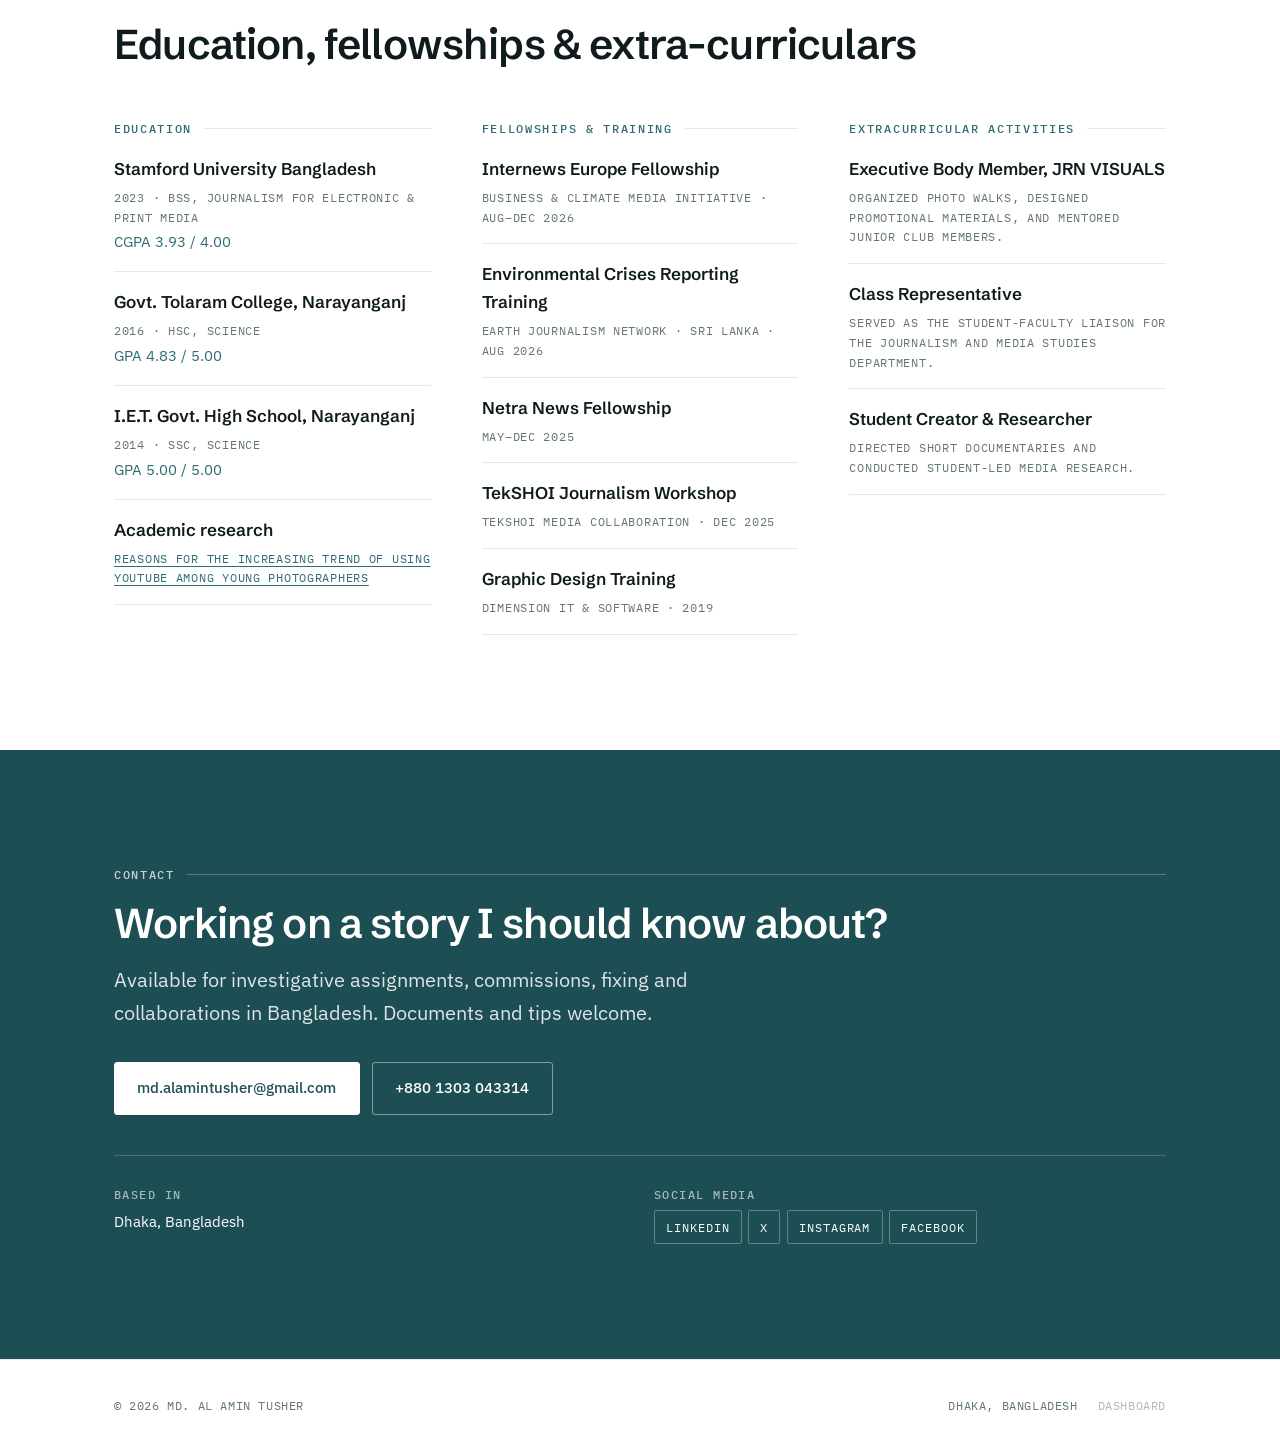
==== commit 4845b20b: "Add a Dashboard link to the footer of every page Reaching the editor meant typing /admin/ by hand. A" ====
--- a/index.html
+++ b/index.html
@@ -477,7 +477,12 @@
 <footer class="site-footer">
   <div class="wrap">
     <span>© <span id="year">2026</span> <span id="footer-left">Md. Al Amin Tusher</span></span>
-    <span id="footer-right">Dhaka, Bangladesh</span>
+    <span class="foot-end">
+      <span id="footer-right">Dhaka, Bangladesh</span>
+      <!-- The way in to the dashboard from the live site. Anyone can click it;
+           the sign-in screen is what stops them. -->
+      <a class="foot-admin" href="admin/">Dashboard</a>
+    </span>
   </div>
 </footer>
 
--- a/assets/css/style.css
+++ b/assets/css/style.css
@@ -309,6 +309,11 @@
 .site-footer .wrap { display: flex; flex-wrap: wrap; gap: 0.75rem 1.5rem; justify-content: space-between; align-items: center; }
 .site-footer a { color: var(--muted); text-decoration: none; }
 .site-footer a:hover { color: var(--accent); }
+.site-footer .foot-end { display: inline-flex; flex-wrap: wrap; align-items: center; gap: 0.5rem 1.25rem; }
+/* The dashboard link is for one reader only, so it sits quietly until hovered. */
+.site-footer .foot-admin { opacity: 0.5; transition: opacity 0.2s ease, color 0.2s ease; }
+.site-footer .foot-admin:hover,
+.site-footer .foot-admin:focus-visible { opacity: 1; color: var(--accent); }
 
 /* ========================================================================
    16. Motion (Unified Scroll Reveal)
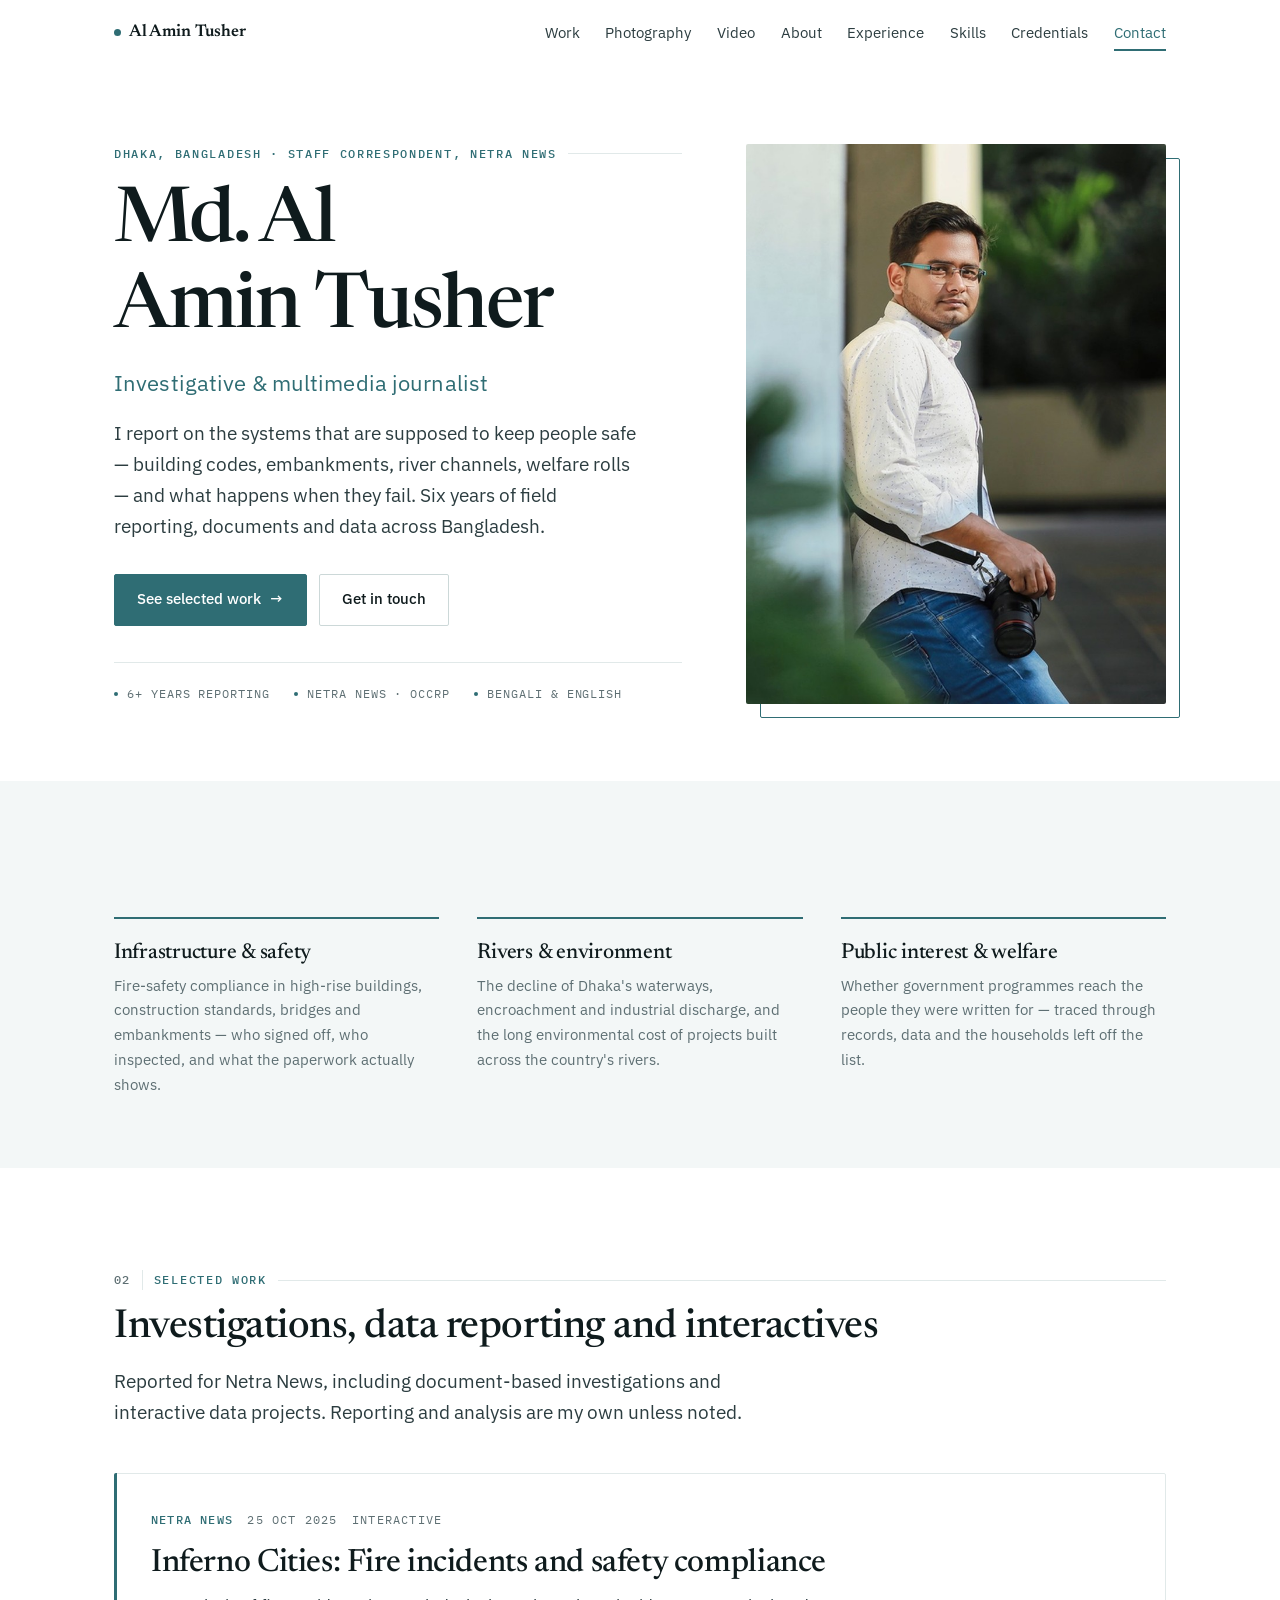
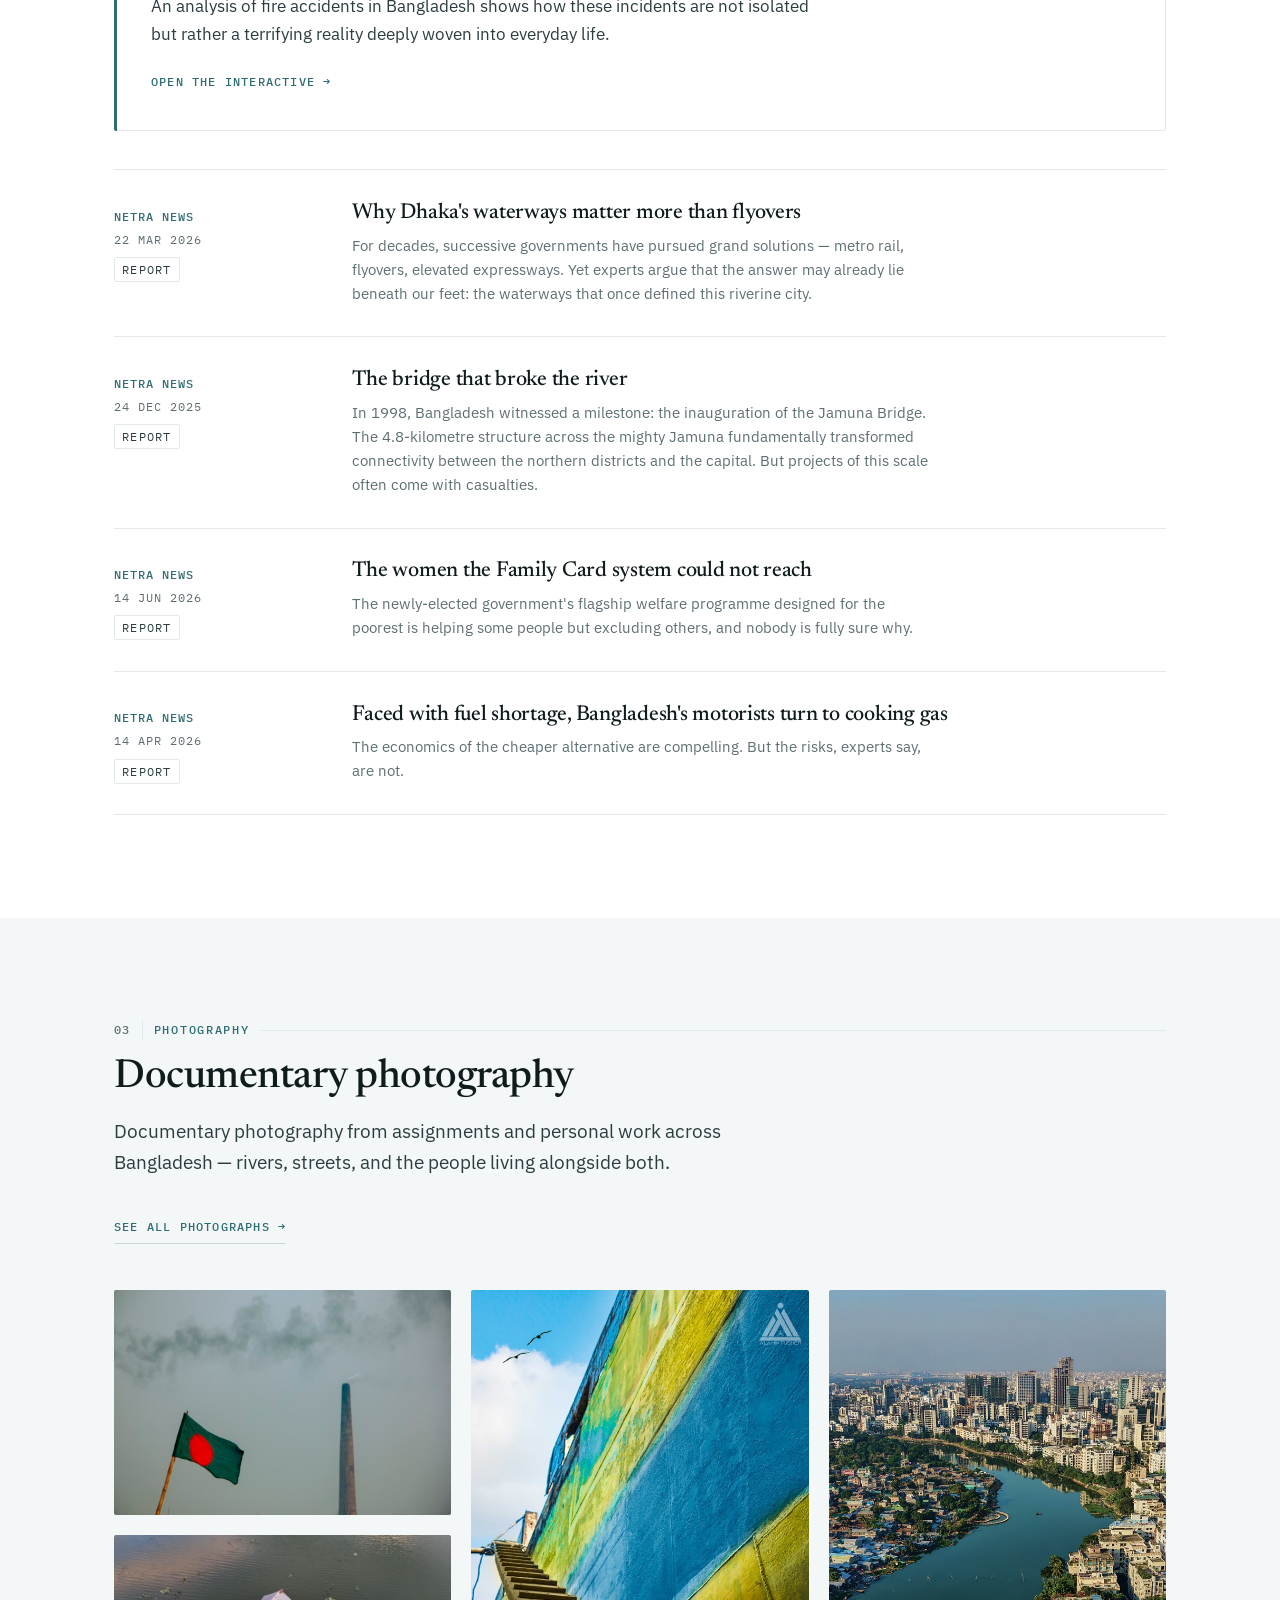
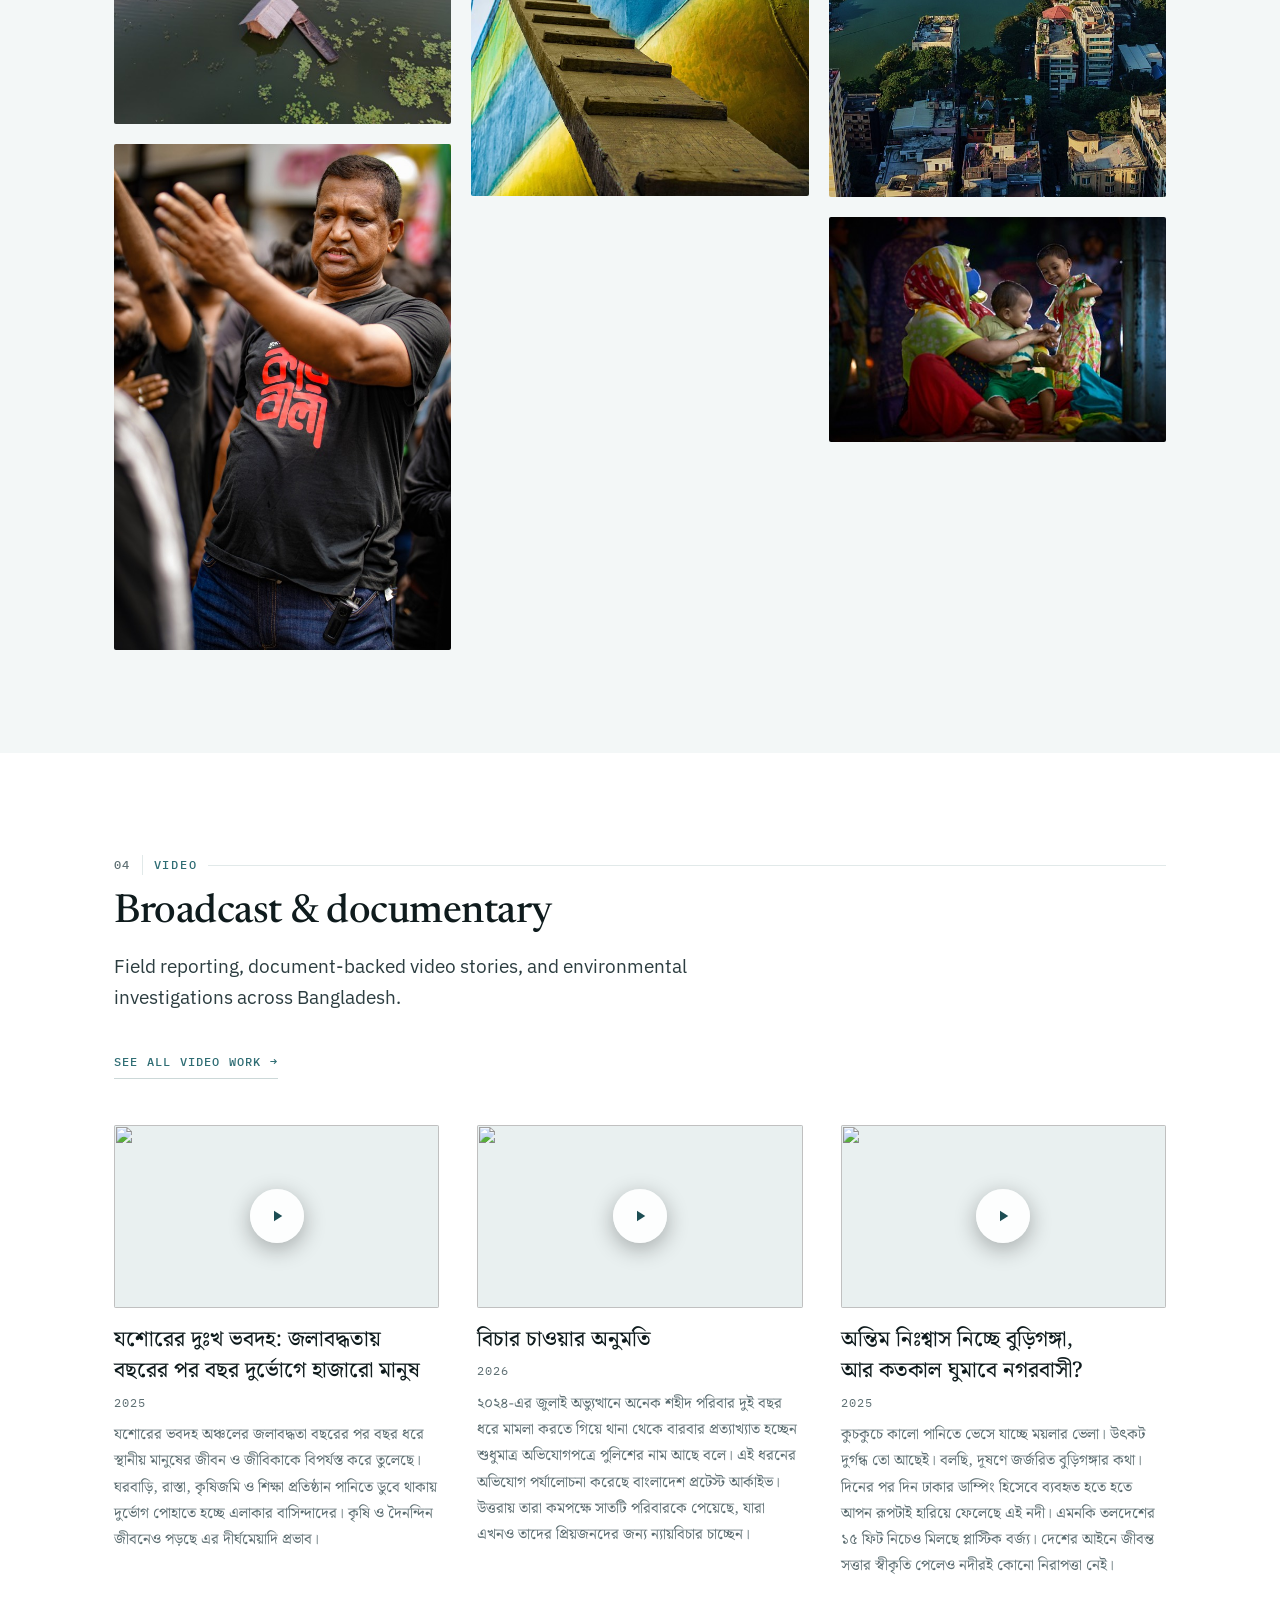
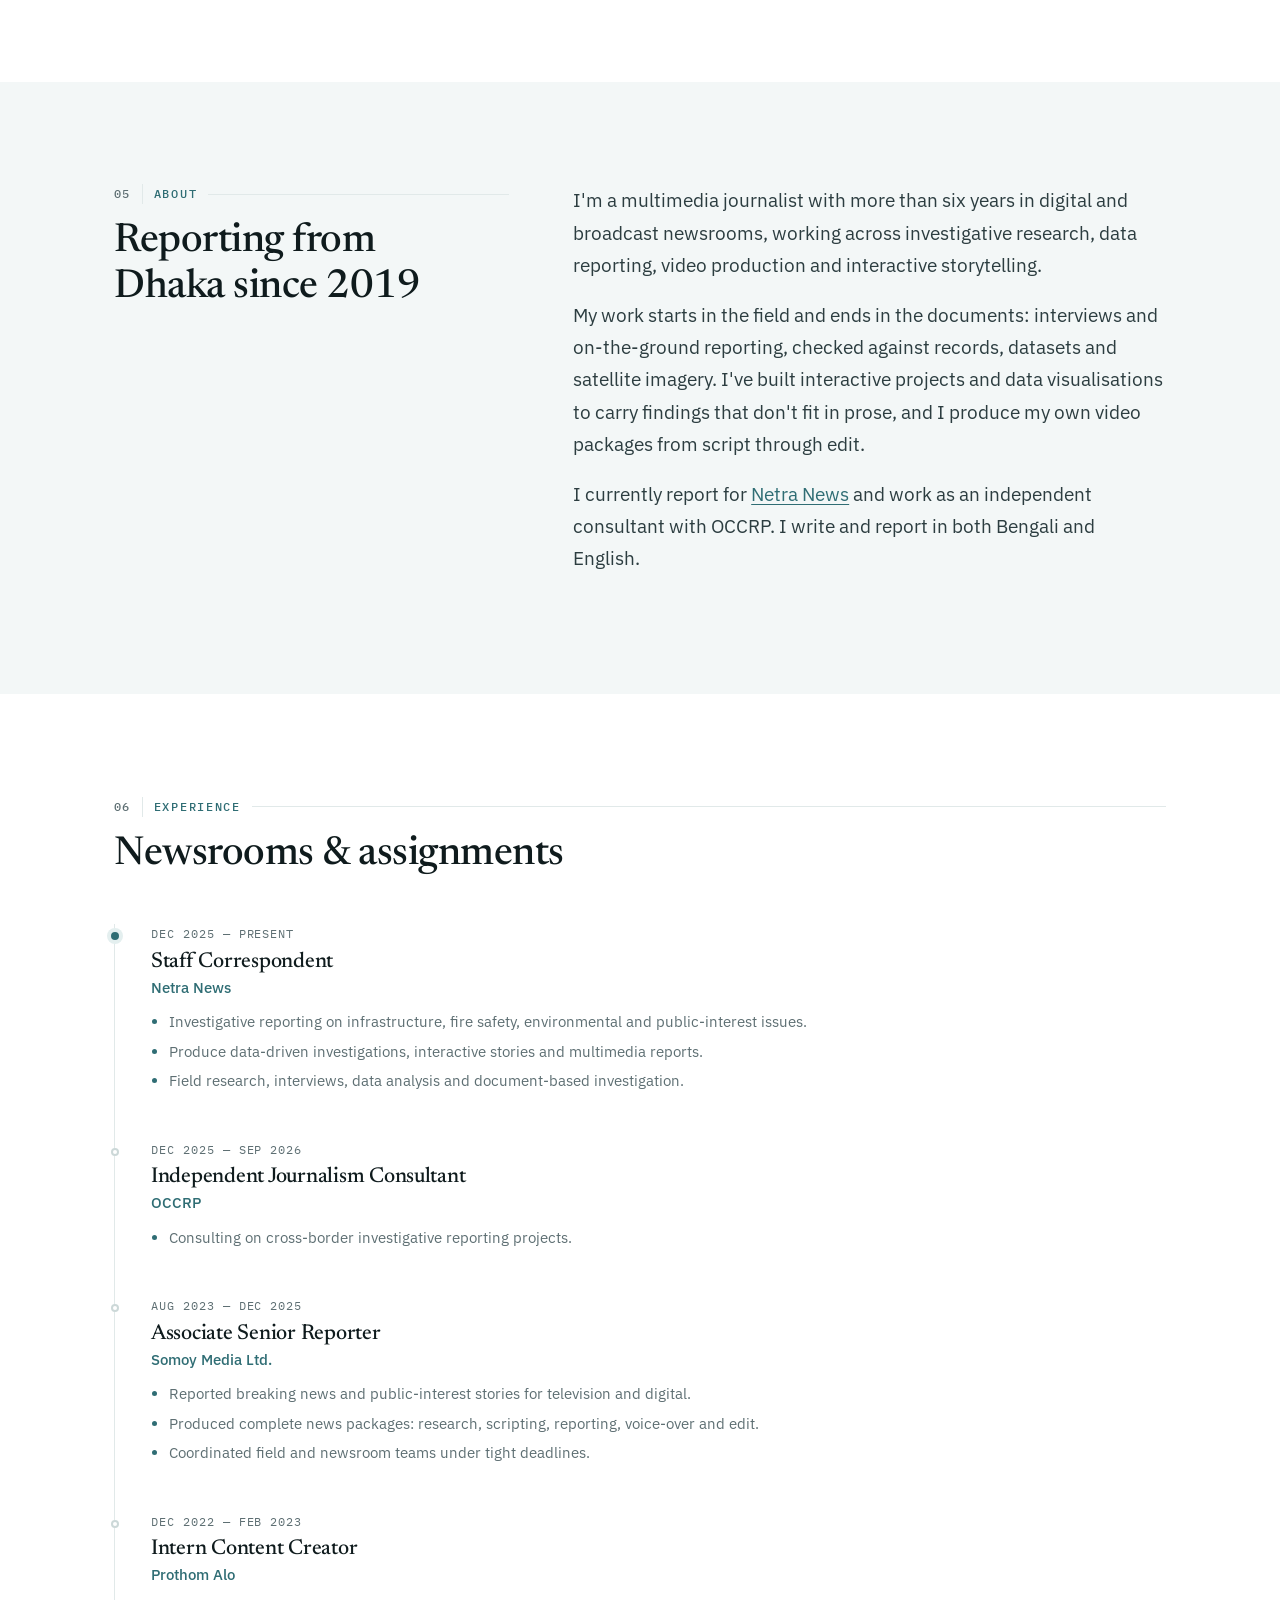
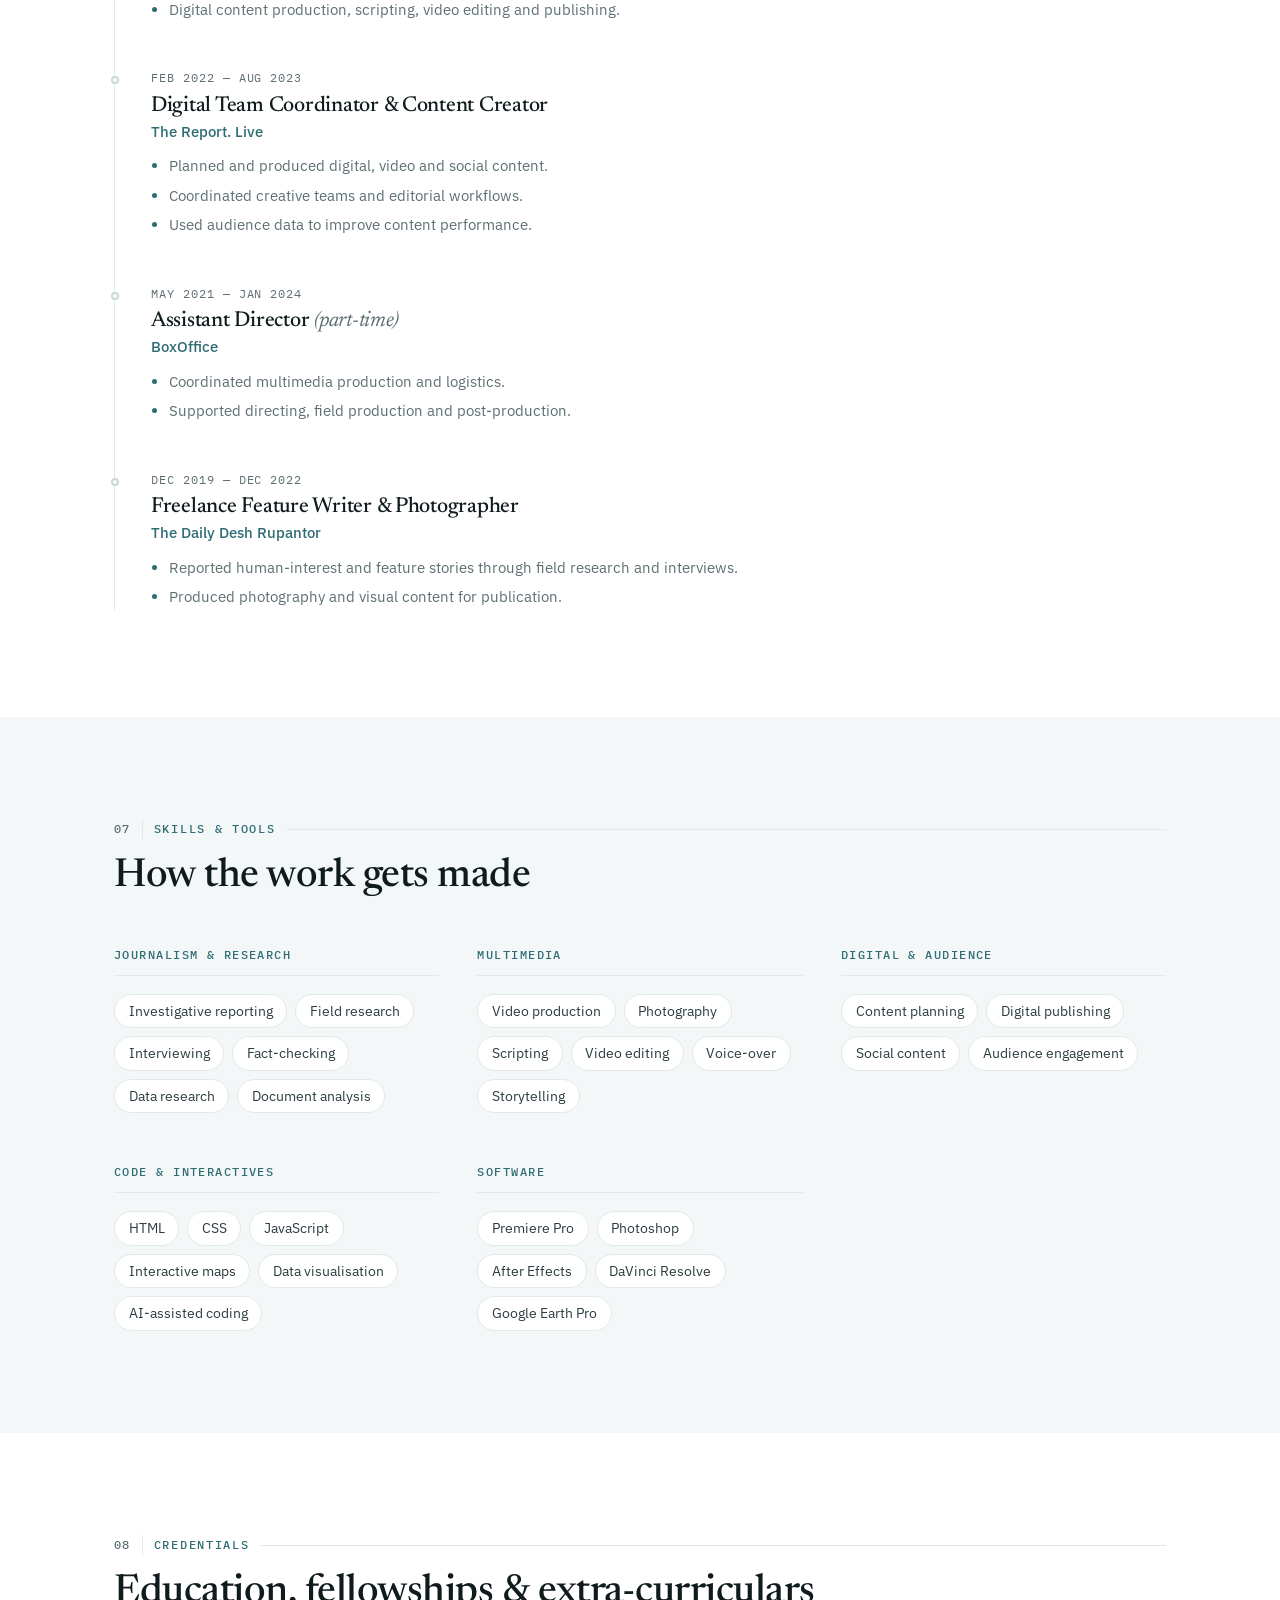
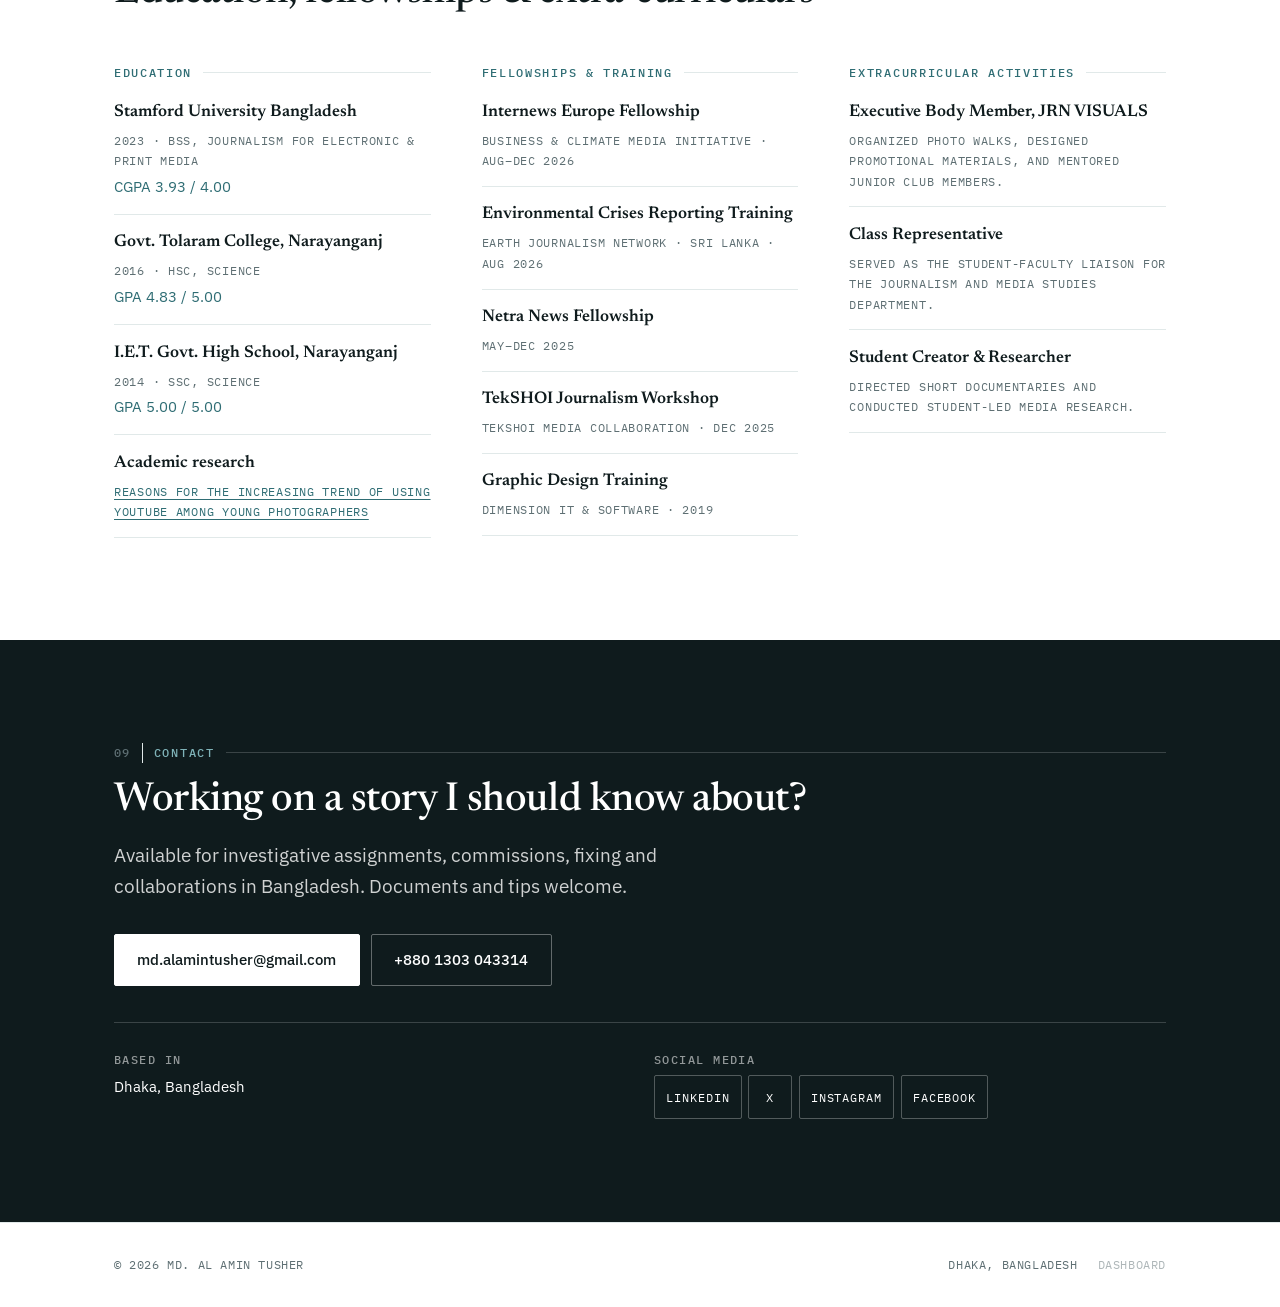
==== commit 05a16b07: "Rebuild the portfolio: editorial work ledger, dual-scheme palette, responsive images, AA contrast" ====
--- a/index.html
+++ b/index.html
@@ -8,26 +8,60 @@
 <meta name="author" content="Md. Al Amin Tusher">
 <link rel="canonical" href="https://tusher984.github.io/Tusher-Portfolio/">
 
+<meta name="theme-color" content="#ffffff" media="(prefers-color-scheme: light)">
+<meta name="theme-color" content="#12100f" media="(prefers-color-scheme: dark)">
+
 <!-- Social sharing preview -->
 <meta property="og:type" content="profile">
+<meta property="og:site_name" content="Md. Al Amin Tusher">
+<meta property="og:locale" content="en_GB">
 <meta property="og:url" content="https://tusher984.github.io/Tusher-Portfolio/">
 <meta property="og:title" content="Md. Al Amin Tusher — Investigative &amp; Multimedia Journalist">
 <meta property="og:description" content="Reporting on infrastructure, fire safety, rivers and public-interest failures in Bangladesh.">
 <meta property="og:image" content="https://tusher984.github.io/Tusher-Portfolio/assets/img/og.jpg">
+<meta property="og:image:width" content="1200">
+<meta property="og:image:height" content="630">
+<meta property="og:image:alt" content="Md. Al Amin Tusher — investigative and multimedia journalist, Dhaka.">
 <meta name="twitter:card" content="summary_large_image">
 <meta name="twitter:site" content="@Alamin984">
+<meta name="twitter:creator" content="@Alamin984">
 
 <link rel="icon" href="assets/img/favicon.svg" type="image/svg+xml">
-<link rel="apple-touch-icon" href="assets/img/headshot.jpg">
+<link rel="apple-touch-icon" href="assets/img/opt/headshot-480.jpg">
 
 <link rel="preconnect" href="https://fonts.googleapis.com">
 <link rel="preconnect" href="https://fonts.gstatic.com" crossorigin>
-<link href="https://fonts.googleapis.com/css2?family=Schibsted+Grotesk:wght@400;500;600;700&family=IBM+Plex+Sans:wght@400;500&family=IBM+Plex+Mono:wght@400;500&display=swap" rel="stylesheet">
-<link rel="stylesheet" href="assets/css/style.css?v=10">
+<link href="https://fonts.googleapis.com/css2?family=IBM+Plex+Mono:wght@400;500&family=IBM+Plex+Sans:wght@400;500&family=Newsreader:wght@400;500;600&family=Noto+Serif+Bengali:wght@400;500&display=swap" rel="stylesheet">
+<link rel="stylesheet" href="assets/css/style.css?v=17">
 <noscript><style>[data-reveal],.hero [data-seq]{opacity:1!important;transform:none!important;animation:none!important}</style></noscript>
 
+<script type="application/ld+json">
+{
+  "@context": "https://schema.org",
+  "@type": "Person",
+  "name": "Md. Al Amin Tusher",
+  "alternateName": "Al Amin Tusher",
+  "url": "https://tusher984.github.io/Tusher-Portfolio/",
+  "image": "https://tusher984.github.io/Tusher-Portfolio/assets/img/opt/portrait-960.jpg",
+  "jobTitle": "Staff Correspondent",
+  "worksFor": { "@type": "NewsMediaOrganization", "name": "Netra News", "url": "https://netra.news/" },
+  "address": { "@type": "PostalAddress", "addressLocality": "Dhaka", "addressCountry": "BD" },
+  "email": "mailto:md.alamintusher@gmail.com",
+  "telephone": "+8801303043314",
+  "knowsLanguage": ["bn", "en"],
+  "alumniOf": { "@type": "CollegeOrUniversity", "name": "Stamford University Bangladesh" },
+  "sameAs": [
+    "https://www.linkedin.com/in/md-al-amin-tusher-607138170/",
+    "https://x.com/Alamin984",
+    "https://www.instagram.com/alamin_visuals/",
+    "https://www.facebook.com/md.alamintusher984/"
+  ]
+}
+</script>
 </head>
 <body data-page="home">
+<!-- Reading progress. Purely decorative, so it is hidden from the a11y tree. -->
+<div class="progress" id="progress" aria-hidden="true"></div>
 
 <a class="skip" href="#main">Skip to content</a>
 
@@ -46,8 +80,10 @@
       <a href="#work" data-nav="work">Work</a>
       <a href="#photography" data-nav="photography">Photography</a>
       <a href="#video" data-nav="video">Video</a>
+      <a href="#about" data-nav="about">About</a>
+      <a href="#experience" data-nav="experience">Experience</a>
       <a href="#skills" data-nav="skills">Skills</a>
-      <a href="#about" data-nav="about">About</a>
+      <a href="#credentials" data-nav="credentials">Credentials</a>
       <a href="#contact" data-nav="contact">Contact</a>
     </nav>
   </div>
@@ -67,7 +103,7 @@
         <p class="lead" id="hero-lead" data-seq>
           I report on the systems that are supposed to keep people safe — building codes,
           embankments, river channels, welfare rolls — and what happens when they fail.
-          Five years of field reporting, documents and data across Bangladesh.
+          Six years of field reporting, documents and data across Bangladesh.
         </p>
 
         <div class="hero-actions" data-seq>
@@ -78,23 +114,26 @@
             <span data-label>Get in touch</span>
           </a>
         </div>
-        
+
         <div class="hero-divider" data-seq></div>
-        
+
         <ul class="facts" id="facts" data-seq>
-          <li>5+ years reporting</li>
+          <li>6+ years reporting</li>
           <li>Netra News · OCCRP</li>
           <li>Bengali &amp; English</li>
         </ul>
       </div>
       <div class="portrait" data-seq>
-        <img id="portrait-img" src="assets/img/portrait.jpg"
+        <img id="portrait-img" src="assets/img/opt/portrait-960.jpg"
+             srcset="assets/img/opt/portrait-480.jpg 360w,
+                     assets/img/opt/portrait-960.jpg 720w,
+                     assets/img/opt/portrait-1600.jpg 900w"
+             sizes="(max-width: 880px) 290px, (max-width: 1307px) 36vw, 415px"
              alt="Md. Al Amin Tusher standing outdoors holding a DSLR camera"
-             width="900" height="1200" fetchpriority="high">
-      </div>
-    </div>
-  </section>
-
+             width="900" height="1200" fetchpriority="high" decoding="async">
+      </div>
+    </div>
+  </section>
   <!-- ================= BEATS ================= -->
   <section class="section section--wash section--tight">
     <div class="wrap">
@@ -126,8 +165,10 @@
       </div>
     </div>
   </section>
-
   <!-- ================= SELECTED WORK ================= -->
+  <!-- Rendered statically so the reporting is crawlable and readable without
+       JS; site.js replaces the list from content/stories.json when it loads.
+       The first story in that file is the lead card. -->
   <section class="section" id="work">
     <div class="wrap">
       <div class="section-head" data-reveal>
@@ -138,11 +179,92 @@
           data projects. Reporting and analysis are my own unless noted.
         </p>
       </div>
-      <div class="index-list" id="story-index" aria-live="polite"></div>
-    </div>
-  </section>
-
+      <div id="story-index">
+        <a class="lede" href="https://interactive.netra.news/bangladesh-fire-incidents/" target="_blank" rel="noopener" data-reveal>
+          <div class="lede-slug">
+            <span class="slug-outlet">Netra News</span>
+            <time datetime="2025-10-25">25 Oct 2025</time>
+            <span>Interactive</span>
+          </div>
+          <h3>Inferno Cities: Fire incidents and safety compliance</h3>
+          <p>
+            An analysis of fire accidents in Bangladesh shows how these incidents are not
+            isolated but rather a terrifying reality deeply woven into everyday life.
+          </p>
+          <div class="lede-go">Open the interactive <span class="arrow" aria-hidden="true">→</span></div>
+        </a>
+        <div class="index-list">
+          <a class="index-row" href="https://netra.news/2026/dhakas-waterways-matter-more/" target="_blank" rel="noopener" data-reveal>
+            <div class="index-slug">
+              <span class="slug-outlet">Netra News</span>
+              <time class="slug-date" datetime="2026-03-22">22 Mar 2026</time>
+              <span class="slug-format">Report</span>
+            </div>
+            <div class="index-body">
+              <h3>Why Dhaka's waterways matter more than flyovers</h3>
+              <p>
+                For decades, successive governments have pursued grand solutions — metro rail,
+                flyovers, elevated expressways. Yet experts argue that the answer may already lie
+                beneath our feet: the waterways that once defined this riverine city.
+              </p>
+            </div>
+            <div class="index-go" aria-hidden="true">→</div>
+          </a>
+          <a class="index-row" href="https://netra.news/2025/the-bridge-that-broke-the-river/" target="_blank" rel="noopener" data-reveal>
+            <div class="index-slug">
+              <span class="slug-outlet">Netra News</span>
+              <time class="slug-date" datetime="2025-12-24">24 Dec 2025</time>
+              <span class="slug-format">Report</span>
+            </div>
+            <div class="index-body">
+              <h3>The bridge that broke the river</h3>
+              <p>
+                In 1998, Bangladesh witnessed a milestone: the inauguration of the Jamuna Bridge.
+                The 4.8-kilometre structure across the mighty Jamuna fundamentally transformed
+                connectivity between the northern districts and the capital. But projects of this
+                scale often come with casualties.
+              </p>
+            </div>
+            <div class="index-go" aria-hidden="true">→</div>
+          </a>
+          <a class="index-row" href="https://netra.news/2026/the-women-the-family-card-system-could-not-reach/" target="_blank" rel="noopener" data-reveal>
+            <div class="index-slug">
+              <span class="slug-outlet">Netra News</span>
+              <time class="slug-date" datetime="2026-06-14">14 Jun 2026</time>
+              <span class="slug-format">Report</span>
+            </div>
+            <div class="index-body">
+              <h3>The women the Family Card system could not reach</h3>
+              <p>
+                The newly-elected government's flagship welfare programme designed for the poorest
+                is helping some people but excluding others, and nobody is fully sure why.
+              </p>
+            </div>
+            <div class="index-go" aria-hidden="true">→</div>
+          </a>
+          <a class="index-row" href="https://netra.news/2026/bangladeshs-motorists-turn-to-cooking-gas/" target="_blank" rel="noopener" data-reveal>
+            <div class="index-slug">
+              <span class="slug-outlet">Netra News</span>
+              <time class="slug-date" datetime="2026-04-14">14 Apr 2026</time>
+              <span class="slug-format">Report</span>
+            </div>
+            <div class="index-body">
+              <h3>Faced with fuel shortage, Bangladesh's motorists turn to cooking gas</h3>
+              <p>
+                The economics of the cheaper alternative are compelling. But the risks, experts
+                say, are not.
+              </p>
+            </div>
+            <div class="index-go" aria-hidden="true">→</div>
+          </a>
+        </div>
+      </div>
+    </div>
+  </section>
   <!-- ================= PHOTOGRAPHY ================= -->
+  <!-- Six frames, statically rendered from content/photos.json. Each links to
+       the gallery page, which is what happens without JS; with JS the click
+       opens the lightbox instead. -->
   <section class="section section--wash" id="photography">
     <div class="wrap">
       <div class="section-head" data-reveal>
@@ -151,15 +273,92 @@
         <p class="lead" id="photo-lead">
           Documentary photography from assignments and personal work across Bangladesh — rivers, streets, and the people living alongside both.
         </p>
-        <a class="textlink section-link" id="photo-link" href="photos.html" hidden>
+        <a class="textlink section-link" id="photo-link" href="photos.html">
           <span data-label>See all photographs</span> <span class="arrow" aria-hidden="true">→</span>
         </a>
       </div>
-      <div class="photo-strip" id="photo-strip" data-reveal></div>
-    </div>
-  </section>
-
+      <div class="photo-strip" id="photo-strip" data-reveal>
+        <a class="frame" href="photos.html">
+          <img src="assets/img/opt/found_17666552_14831059-960.jpg"
+               srcset="assets/img/opt/found_17666552_14831059-480.jpg 480w,
+                       assets/img/opt/found_17666552_14831059-960.jpg 960w,
+                       assets/img/opt/found_17666552_14831059-1600.jpg 1600w"
+               sizes="(max-width: 940px) 45vw, (max-width: 1320px) 30vw, 340px"
+               alt="A Bangladesh flag on a bamboo pole in front of a brick-kiln chimney trailing smoke across a grey sky"
+               width="1600" height="1067" loading="lazy" decoding="async">
+          <span class="frame-cap">
+            <span class="cap-title">The flag and the kiln, sharing the same sky.</span>
+          </span>
+        </a>
+        <a class="frame" href="photos.html">
+          <img src="assets/img/opt/img_4020-960.jpg"
+               srcset="assets/img/opt/img_4020-480.jpg 480w,
+                       assets/img/opt/img_4020-960.jpg 960w,
+                       assets/img/opt/img_4020-1600.jpg 1600w"
+               sizes="(max-width: 940px) 45vw, (max-width: 1320px) 30vw, 340px"
+               alt="Aerial view of a tin-roofed house submerged to the eaves in floodwater, a wooden boat moored alongside"
+               width="1600" height="900" loading="lazy" decoding="async">
+          <span class="frame-cap">
+            <span class="cap-title">Floodwater up to the eaves. The boat tied alongside is the way in and the way out.</span>
+          </span>
+        </a>
+        <a class="frame" href="photos.html">
+          <img src="assets/img/opt/dsc04267-960.jpg"
+               srcset="assets/img/opt/dsc04267-480.jpg 320w,
+                       assets/img/opt/dsc04267-960.jpg 640w,
+                       assets/img/opt/dsc04267-1600.jpg 1067w"
+               sizes="(max-width: 940px) 45vw, (max-width: 1320px) 30vw, 340px"
+               alt="A man in a black T-shirt raises his hand among a crowd of people dressed in black on a Dhaka street"
+               width="1067" height="1600" loading="lazy" decoding="async">
+          <span class="frame-cap">
+            <span class="cap-title">Hands up in the crowd.</span>
+            <span class="cap-meta">Dhaka · 2025</span>
+          </span>
+        </a>
+        <a class="frame" href="photos.html">
+          <img src="assets/img/opt/found_434612229_5121757-960.jpg"
+               srcset="assets/img/opt/found_434612229_5121757-480.jpg 320w,
+                       assets/img/opt/found_434612229_5121757-960.jpg 640w,
+                       assets/img/opt/found_434612229_5121757-1600.jpg 1067w"
+               sizes="(max-width: 940px) 45vw, (max-width: 1320px) 30vw, 340px"
+               alt="A wooden plank gangway leaning against the freshly painted blue and yellow hull of a river launch"
+               width="1067" height="1600" loading="lazy" decoding="async">
+          <span class="frame-cap">
+            <span class="cap-title">A plank and a repainted hull — the way aboard.</span>
+            <span class="cap-meta">Buriganga · 2026</span>
+          </span>
+        </a>
+        <a class="frame" href="photos.html">
+          <img src="assets/img/opt/dji_fly_20251126_154338_0057_1764150443835_photo-960.jpg"
+               srcset="assets/img/opt/dji_fly_20251126_154338_0057_1764150443835_photo-480.jpg 320w,
+                       assets/img/opt/dji_fly_20251126_154338_0057_1764150443835_photo-960.jpg 639w,
+                       assets/img/opt/dji_fly_20251126_154338_0057_1764150443835_photo-1600.jpg 1066w"
+               sizes="(max-width: 940px) 45vw, (max-width: 1320px) 30vw, 340px"
+               alt="Aerial view of a lake threading between densely built blocks of Dhaka, high-rises on the horizon"
+               width="1066" height="1600" loading="lazy" decoding="async">
+          <span class="frame-cap">
+            <span class="cap-title">Water still cuts a line through the density, from the air.</span>
+            <span class="cap-meta">Dhaka · 2025</span>
+          </span>
+        </a>
+        <a class="frame" href="photos.html">
+          <img src="assets/img/opt/dsc00258-960.jpg"
+               srcset="assets/img/opt/dsc00258-480.jpg 480w,
+                       assets/img/opt/dsc00258-960.jpg 960w,
+                       assets/img/opt/dsc00258-1600.jpg 1080w"
+               sizes="(max-width: 940px) 45vw, (max-width: 1320px) 30vw, 340px"
+               alt="A woman seated on a pavement at night with two small children in bright clothes"
+               width="1080" height="720" loading="lazy" decoding="async">
+          <span class="frame-cap">
+            <span class="cap-title">A mother and her two children on the footpath after dark.</span>
+          </span>
+        </a>
+      </div>
+    </div>
+  </section>
   <!-- ================= VIDEO ================= -->
+  <!-- Bengali titles and blurbs carry lang="bn" so the right font and the right
+       screen-reader voice are used. -->
   <section class="section" id="video">
     <div class="wrap">
       <div class="section-head" data-reveal>
@@ -168,25 +367,61 @@
         <p class="lead" id="video-lead">
           Field reporting, document-backed video stories, and environmental investigations across Bangladesh.
         </p>
-        <a class="textlink section-link" id="video-link" href="videos.html" hidden>
+        <a class="textlink section-link" id="video-link" href="videos.html">
           <span data-label>See all video work</span> <span class="arrow" aria-hidden="true">→</span>
         </a>
       </div>
-      <div class="video-grid" id="video-strip" data-reveal></div>
-    </div>
-  </section>
-
+      <div class="video-grid" id="video-strip" data-reveal>
+        <a class="video-card" href="https://www.youtube.com/watch?v=p67U6jLntBA" target="_blank" rel="noopener">
+          <span class="video-thumb">
+            <img src="https://img.youtube.com/vi/p67U6jLntBA/hqdefault.jpg" alt=""
+                 width="480" height="360" loading="lazy" decoding="async">
+            <span class="play" aria-hidden="true"><span>
+              <svg width="18" height="18" viewBox="0 0 24 24" fill="currentColor"><path d="M8 5v14l11-7z"/></svg>
+            </span></span>
+          </span>
+          <h3 lang="bn">যশোরের দুঃখ ভবদহ: জলাবদ্ধতায় বছরের পর বছর দুর্ভোগে হাজারো মানুষ</h3>
+          <p class="v-meta">2025</p>
+          <p class="v-desc" lang="bn">যশোরের ভবদহ অঞ্চলের জলাবদ্ধতা বছরের পর বছর ধরে স্থানীয় মানুষের জীবন ও জীবিকাকে বিপর্যস্ত করে তুলেছে। ঘরবাড়ি, রাস্তা, কৃষিজমি ও শিক্ষা প্রতিষ্ঠান পানিতে ডুবে থাকায় দুর্ভোগ পোহাতে হচ্ছে এলাকার বাসিন্দাদের। কৃষি ও দৈনন্দিন জীবনেও পড়ছে এর দীর্ঘমেয়াদি প্রভাব।</p>
+        </a>
+        <a class="video-card" href="https://www.youtube.com/watch?v=IKB6kLi_8xE" target="_blank" rel="noopener">
+          <span class="video-thumb">
+            <img src="https://img.youtube.com/vi/IKB6kLi_8xE/hqdefault.jpg" alt=""
+                 width="480" height="360" loading="lazy" decoding="async">
+            <span class="play" aria-hidden="true"><span>
+              <svg width="18" height="18" viewBox="0 0 24 24" fill="currentColor"><path d="M8 5v14l11-7z"/></svg>
+            </span></span>
+          </span>
+          <h3 lang="bn">বিচার চাওয়ার অনুমতি</h3>
+          <p class="v-meta">2026</p>
+          <p class="v-desc" lang="bn">২০২৪-এর জুলাই অভ্যুত্থানে অনেক শহীদ পরিবার দুই বছর ধরে মামলা করতে গিয়ে থানা থেকে বারবার প্রত্যাখ্যাত হচ্ছেন শুধুমাত্র অভিযোগপত্রে পুলিশের নাম আছে বলে। এই ধরনের অভিযোগ পর্যালোচনা করেছে বাংলাদেশ প্রটেস্ট আর্কাইভ। উত্তরায় তারা কমপক্ষে সাতটি পরিবারকে পেয়েছে, যারা এখনও তাদের প্রিয়জনদের জন্য ন্যায়বিচার চাচ্ছেন।</p>
+        </a>
+        <a class="video-card" href="https://www.youtube.com/watch?v=0IoUDH-I_yA" target="_blank" rel="noopener">
+          <span class="video-thumb">
+            <img src="https://img.youtube.com/vi/0IoUDH-I_yA/hqdefault.jpg" alt=""
+                 width="480" height="360" loading="lazy" decoding="async">
+            <span class="play" aria-hidden="true"><span>
+              <svg width="18" height="18" viewBox="0 0 24 24" fill="currentColor"><path d="M8 5v14l11-7z"/></svg>
+            </span></span>
+          </span>
+          <h3 lang="bn">অন্তিম নিঃশ্বাস নিচ্ছে বুড়িগঙ্গা, আর কতকাল ঘুমাবে নগরবাসী?</h3>
+          <p class="v-meta">2025</p>
+          <p class="v-desc" lang="bn">কুচকুচে কালো পানিতে ভেসে যাচ্ছে ময়লার ভেলা। উৎকট দুর্গন্ধ তো আছেই। বলছি, দূষণে জর্জরিত বুড়িগঙ্গার কথা। দিনের পর দিন ঢাকার ডাম্পিং হিসেবে ব্যবহৃত হতে হতে আপন রূপটাই হারিয়ে ফেলেছে এই নদী। এমনকি তলদেশের ১৫ ফিট নিচেও মিলছে প্লাস্টিক বর্জ্য। দেশের আইনে জীবন্ত সত্তার স্বীকৃতি পেলেও নদীরই কোনো নিরাপত্তা নেই।</p>
+        </a>
+      </div>
+    </div>
+  </section>
   <!-- ================= ABOUT ================= -->
   <section class="section section--wash" id="about">
     <div class="wrap">
       <div class="split">
         <div data-reveal>
           <p class="eyebrow" id="about-eyebrow">About</p>
-          <h2 style="font-size:var(--fs-h2)" id="about-heading">Reporting from Dhaka since 2019</h2>
+          <h2 id="about-heading">Reporting from Dhaka since 2019</h2>
         </div>
         <div class="prose" id="about-prose" data-reveal>
           <p>
-            I'm a multimedia journalist with more than five years in digital and broadcast
+            I'm a multimedia journalist with more than six years in digital and broadcast
             newsrooms, working across investigative research, data reporting, video production
             and interactive storytelling.
           </p>
@@ -243,6 +478,14 @@
           </ul>
         </article>
         <article class="job" data-reveal>
+          <span class="job-date">Dec 2022 — Feb 2023</span>
+          <h3>Intern Content Creator</h3>
+          <span class="org">Prothom Alo</span>
+          <ul>
+            <li>Digital content production, scripting, video editing and publishing.</li>
+          </ul>
+        </article>
+        <article class="job" data-reveal>
           <span class="job-date">Feb 2022 — Aug 2023</span>
           <h3>Digital Team Coordinator &amp; Content Creator</h3>
           <span class="org">The Report. Live</span>
@@ -254,7 +497,7 @@
         </article>
         <article class="job" data-reveal>
           <span class="job-date">May 2021 — Jan 2024</span>
-          <h3>Assistant Director <span style="color:var(--muted);font-weight:400">(part-time)</span></h3>
+          <h3>Assistant Director <span class="job-note">(part-time)</span></h3>
           <span class="org">BoxOffice</span>
           <ul>
             <li>Coordinated multimedia production and logistics.</li>
@@ -270,18 +513,9 @@
             <li>Produced photography and visual content for publication.</li>
           </ul>
         </article>
-        <article class="job" data-reveal>
-          <span class="job-date">Dec 2022 — Feb 2023</span>
-          <h3>Intern Content Creator</h3>
-          <span class="org">Prothom Alo</span>
-          <ul>
-            <li>Digital content production, scripting, video editing and publishing.</li>
-          </ul>
-        </article>
-      </div>
-    </div>
-  </section>
-
+      </div>
+    </div>
+  </section>
   <!-- ================= SKILLS ================= -->
   <section class="section section--wash" id="skills">
     <div class="wrap">
@@ -291,7 +525,7 @@
       </div>
       <div class="skills" id="skills-grid">
         <div class="skill-group" data-reveal>
-          <h3>Journalism &amp; Research</h3>
+          <h3>Journalism &amp; research</h3>
           <ul class="tags">
             <li>Investigative reporting</li>
             <li>Field research</li>
@@ -313,7 +547,7 @@
           </ul>
         </div>
         <div class="skill-group" data-reveal>
-          <h3>Digital &amp; Audience</h3>
+          <h3>Digital &amp; audience</h3>
           <ul class="tags">
             <li>Content planning</li>
             <li>Digital publishing</li>
@@ -322,7 +556,7 @@
           </ul>
         </div>
         <div class="skill-group" data-reveal>
-          <h3>Code &amp; Interactives</h3>
+          <h3>Code &amp; interactives</h3>
           <ul class="tags">
             <li>HTML</li>
             <li>CSS</li>
@@ -345,7 +579,6 @@
       </div>
     </div>
   </section>
-
   <!-- ================= CREDENTIALS ================= -->
   <section class="section" id="credentials">
     <div class="wrap">
@@ -427,7 +660,6 @@
       </div>
     </div>
   </section>
-
   <!-- ================= CONTACT ================= -->
   <section class="section contact" id="contact" data-reveal>
     <div class="wrap">
@@ -486,6 +718,12 @@
   </div>
 </footer>
 
-<script src="assets/js/site.js?v=10"></script>
+<button class="to-top" type="button" id="to-top" aria-label="Back to top">
+  <svg width="18" height="18" viewBox="0 0 24 24" fill="none" stroke="currentColor" stroke-width="1.8" stroke-linecap="round" stroke-linejoin="round" aria-hidden="true">
+    <path d="M12 19V5"/><path d="M5 12l7-7 7 7"/>
+  </svg>
+</button>
+
+<script src="assets/js/site.js?v=14"></script>
 </body>
-</html>+</html>
--- a/assets/css/style.css
+++ b/assets/css/style.css
@@ -1,419 +1,792 @@
 /* ==========================================================================
    Md. Al Amin Tusher — Portfolio Stylesheet
-   1. Design Tokens
+   --------------------------------------------------------------------------
+   White paper, near-black ink with a cool cast, and a single deep-teal signal
+   colour used only where something needs to be found. Everything is driven by
+   the tokens below, so the dark scheme is the same stylesheet with different
+   values.
+
+    1. Tokens            8. Beats            15. Credentials
+    2. Reset & base      9. Story index      16. Contact
+    3. Layout            10. About           17. Footer
+    4. Buttons & links   11. Photography     18. Motion
+    5. Header & nav      12. Video           19. Print
+    6. Reading aids      13. Experience      20. Utilities
+    7. Hero              14. Skills
    ========================================================================== */
 
+/* ========================================================================
+   1. Tokens
+   ======================================================================== */
 :root {
-  color-scheme: light;
-  --paper: #ffffff;
-  --wash: #f3f7f7;
-  --wash-2: #e9f0f0;
-  --ink: #0f1b1d;
-  --ink-2: #2c3d40;
-  --muted: #647579;
-  --rule: #e1e9e9;
-  --accent: #2f6d74;
-  --accent-deep: #1d4e54;
-  --accent-soft: #e4efef;
-
-  --display: "Schibsted Grotesk", "Helvetica Neue", Arial, sans-serif;
+  color-scheme: light dark;
+
+  --paper: #ffffff;          /* page */
+  --surface: #ffffff;        /* cards and pills, held by a hairline */
+  --wash: #f3f7f7;           /* alternating section band */
+  --wash-2: #e9f0f0;         /* image placeholder while loading */
+  --ink: #0f1b1d;            /* headlines */
+  --ink-2: #2c3d40;          /* body copy */
+  --muted: #5e6f73;          /* metadata, captions — 4.7:1 on the wash band */
+  --rule: #e1e9e9;           /* hairlines */
+  --rule-strong: #ccd8d8;
+  --signal: #2f6d74;         /* the one accent */
+  --signal-deep: #1d4e54;
+  --signal-soft: #e4efef;
+  --on-signal: #ffffff;      /* text that sits on a signal fill */
+  --signal-on-slab: #7fb3b8; /* the accent, lifted to carry on the dark slab */
+  --slab: #0f1b1d;           /* the contact band */
+  --slab-ink: #ffffff;
+  --shadow: 15 27 29;        /* rgb() channels for elevation */
+
+  --display: "Newsreader", Georgia, "Times New Roman", serif;
   --body: "IBM Plex Sans", -apple-system, BlinkMacSystemFont, "Segoe UI", sans-serif;
   --mono: "IBM Plex Mono", ui-monospace, "SFMono-Regular", Menlo, monospace;
-
-  --fs-hero: clamp(2.5rem, 6.6vw, 5.25rem);
-  --fs-h2: clamp(1.7rem, 3.3vw, 2.6rem);
-  --fs-h3: clamp(1.1rem, 1.8vw, 1.4rem);
-  --fs-lead: clamp(1.08rem, 1.6vw, 1.3rem);
+  --bengali: "Noto Serif Bengali", "Nirmala UI", "Vrinda", sans-serif;
+
+  --fs-hero: clamp(2.4rem, 6vw, 4.75rem);
+  --fs-h2: clamp(1.65rem, 3.2vw, 2.5rem);
+  --fs-h3: clamp(1.1rem, 1.7vw, 1.35rem);
+  --fs-lead: clamp(1.06rem, 1.5vw, 1.25rem);
   --fs-body: 1.0625rem;
   --fs-small: 0.9375rem;
   --fs-mono: 0.75rem;
 
   --maxw: 1180px;
   --gut: clamp(1.25rem, 5vw, 4rem);
-  --sec-y: clamp(4.5rem, 9vw, 8rem);
-  --radius: 3px;
-}
-
-/* ========================================================================
-   2. Reset & Base
+  --sec-y: clamp(4rem, 8vw, 7rem);
+  --header-h: 66px;
+
+  --r: 2px;                  /* one radius, everywhere */
+  --r-pill: 999px;
+  --dur: 0.24s;
+  --ease: cubic-bezier(0.22, 1, 0.36, 1);
+}
+
+@media (prefers-color-scheme: dark) {
+  :root {
+    --paper: #12100f;
+    --surface: #1b1918;
+    --wash: #191716;
+    --wash-2: #262322;
+    --ink: #f4f1eb;
+    --ink-2: #d3ccc2;
+    --muted: #9d9489;
+    --rule: #2e2a27;
+    --rule-strong: #3d3833;
+    --signal: #e0674f;
+    --signal-deep: #ee8a72;
+    --signal-soft: #2b1d19;
+    /* White on this coral is 3.4:1 — under AA. The near-black reads at 5.6:1. */
+    --on-signal: #12100f;
+    /* The dark slab is barely lighter than the page, so the coral already carries. */
+    --signal-on-slab: #e0674f;
+    --slab: #1b1918;
+    --slab-ink: #f4f1eb;
+    --shadow: 0 0 0;
+  }
+}
+
+/* ========================================================================
+   2. Reset & base
    ======================================================================== */
 *, *::before, *::after { box-sizing: border-box; }
-html { -webkit-text-size-adjust: 100%; scroll-behavior: smooth; }
+
+html {
+  -webkit-text-size-adjust: 100%;
+  scroll-behavior: smooth;
+  /* Anchor links have to clear the sticky header. */
+  scroll-padding-top: calc(var(--header-h) + 1.5rem);
+}
+
 body {
-  margin: 0; background: var(--paper); color: var(--ink);
-  font-family: var(--body); font-size: var(--fs-body); line-height: 1.65;
-  -webkit-font-smoothing: antialiased; -moz-osx-font-smoothing: grayscale;
-}
+  margin: 0;
+  background: var(--paper);
+  color: var(--ink-2);
+  font-family: var(--body);
+  font-size: var(--fs-body);
+  line-height: 1.65;
+  -webkit-font-smoothing: antialiased;
+  -moz-osx-font-smoothing: grayscale;
+}
+
 img { max-width: 100%; display: block; height: auto; }
-a { color: var(--accent); text-decoration-thickness: 1px; text-underline-offset: 3px; }
-a:hover { color: var(--accent-deep); }
-h1, h2, h3, h4 { font-family: var(--display); font-weight: 600; line-height: 1.1; letter-spacing: -0.02em; margin: 0; text-wrap: balance; }
+
+a { color: var(--signal); text-decoration-thickness: 1px; text-underline-offset: 3px; }
+a:hover { color: var(--signal-deep); }
+
+h1, h2, h3, h4 {
+  font-family: var(--display);
+  font-weight: 500;
+  line-height: 1.14;
+  letter-spacing: -0.012em;
+  color: var(--ink);
+  margin: 0;
+  text-wrap: balance;
+}
+
 p { margin: 0 0 1rem; }
 p:last-child { margin-bottom: 0; }
-:focus-visible { outline: 2px solid var(--accent); outline-offset: 3px; border-radius: 2px; }
-::selection { background: var(--accent); color: #ffffff; }
-.skip { position: absolute; left: -9999px; top: 0; background: var(--accent-deep); color: #ffffff; padding: 0.75rem 1.25rem; z-index: 200; }
+
+/* Bengali needs its own face and a little more room per line. */
+[lang="bn"] { font-family: var(--bengali); line-height: 1.75; }
+h1[lang="bn"], h2[lang="bn"], h3[lang="bn"] { letter-spacing: 0; line-height: 1.45; }
+
+:focus-visible { outline: 2px solid var(--signal); outline-offset: 3px; border-radius: var(--r); }
+::selection { background: var(--signal); color: var(--on-signal); }
+
+.skip {
+  position: absolute; left: -9999px; top: 0; z-index: 400;
+  background: var(--ink); color: var(--paper);
+  padding: 0.75rem 1.25rem; text-decoration: none;
+}
 .skip:focus { left: 0.5rem; top: 0.5rem; }
-.sr-only { position: absolute; width: 1px; height: 1px; padding: 0; margin: -1px; overflow: hidden; clip: rect(0, 0, 0, 0); white-space: nowrap; border: 0; }
-
-/* ========================================================================
-   3. Layout Primitives
+
+.sr-only {
+  position: absolute; width: 1px; height: 1px; padding: 0; margin: -1px;
+  overflow: hidden; clip: rect(0, 0, 0, 0); white-space: nowrap; border: 0;
+}
+
+/* ========================================================================
+   3. Layout
    ======================================================================== */
 .wrap { width: 100%; max-width: var(--maxw); margin-inline: auto; padding-inline: var(--gut); }
-.section { padding-block: var(--sec-y); }
+.section { padding-block: var(--sec-y); scroll-margin-top: var(--header-h); }
 .section--wash { background: var(--wash); }
-.section--tight { padding-block: clamp(3rem, 6vw, 5rem); }
-.eyebrow { font-family: var(--mono); font-size: var(--fs-mono); font-weight: 500; letter-spacing: 0.14em; text-transform: uppercase; color: var(--accent); margin: 0 0 1rem; display: flex; align-items: center; gap: 0.75rem; }
+.section--tight { padding-block: clamp(2.75rem, 5.5vw, 4.5rem); }
+/* Follows a .page-hero, which has already paid for the space above it. */
+.section--flush { padding-top: 0; }
+
+/* The eyebrow is the spine of the whole page: a mono label, a section number
+   and a rule that runs out to the margin. The number comes from a CSS counter
+   so it survives the dashboard rewriting the label text. */
+main { counter-reset: sec; }
+main > .section { counter-increment: sec; }
+
+.eyebrow {
+  display: flex; align-items: center; gap: 0.7rem;
+  font-family: var(--mono); font-size: var(--fs-mono); font-weight: 500;
+  letter-spacing: 0.14em; text-transform: uppercase;
+  color: var(--signal); margin: 0 0 1rem;
+}
 .eyebrow::after { content: ""; flex: 1; height: 1px; background: var(--rule); }
-.section-head { margin-bottom: clamp(2.25rem, 4vw, 3.5rem); }
+/* Only a section's own eyebrow is numbered, so these are the three places one
+   can sit — never a descendant. A loose selector here put 08 in front of every
+   sub-heading inside Credentials as well as on the section itself. */
+main > .section > .wrap > .section-head > .eyebrow::before,
+main > .section > .wrap > .split > div > .eyebrow::before,
+main > .section > .wrap > .eyebrow::before {
+  content: counter(sec, decimal-leading-zero);
+  color: var(--muted); letter-spacing: 0.1em;
+  padding-right: 0.7rem; border-right: 1px solid var(--rule);
+}
+
+.section-head { margin-bottom: clamp(2rem, 3.6vw, 3.25rem); }
 .section-head h2 { font-size: var(--fs-h2); }
-.section-head .lead { font-size: var(--fs-lead); color: var(--ink-2); max-width: 60ch; margin-top: 1rem; line-height: 1.55; }
-
-/* ========================================================================
-   4. Buttons & Links
-   ======================================================================== */
-.btn { display: inline-flex; align-items: center; gap: 0.55rem; font-family: var(--body); font-size: var(--fs-small); font-weight: 500; padding: 0.8rem 1.4rem; border: 1px solid var(--accent); border-radius: var(--radius); text-decoration: none; cursor: pointer; transition: all 0.2s ease; }
-.btn--solid { background: var(--accent); color: #ffffff; }
-.btn--solid:hover { background: var(--accent-deep); border-color: var(--accent-deep); transform: translateY(-2px); }
-.btn--outline { background: transparent; color: var(--ink); border: 1px solid var(--ink-2); }
-.btn--outline:hover { background: var(--accent-soft); border-color: var(--accent); color: var(--accent-deep); transform: translateY(-2px); }
-.btn--light { background: #ffffff; color: var(--accent-deep); border-color: #ffffff; }
-.btn--light:hover { background: var(--accent-soft); color: var(--accent-deep); border-color: var(--accent-soft); transform: translateY(-2px); }
-.btn--outline-light { background: transparent; color: #ffffff; border-color: rgba(255, 255, 255, 0.45); }
-.btn--outline-light:hover { background: rgba(255, 255, 255, 0.12); color: #ffffff; border-color: #ffffff; transform: translateY(-2px); }
-.btn .arrow { transition: transform 0.2s ease; }
+.section-head .lead {
+  font-size: var(--fs-lead); color: var(--ink-2);
+  max-width: 62ch; margin-top: 0.9rem; line-height: 1.6;
+}
+.section-head .section-link { margin-top: 1.5rem; }
+
+.split { display: grid; grid-template-columns: 0.8fr 1.2fr; gap: clamp(1.75rem, 5vw, 4.5rem); align-items: start; }
+@media (max-width: 800px) { .split { grid-template-columns: 1fr; } }
+
+/* ========================================================================
+   4. Buttons & links
+   ======================================================================== */
+.btn {
+  display: inline-flex; align-items: center; gap: 0.55rem;
+  font-family: var(--body); font-size: var(--fs-small); font-weight: 500;
+  padding: 0.8rem 1.4rem; border: 1px solid transparent; border-radius: var(--r);
+  text-decoration: none; cursor: pointer;
+  transition: background var(--dur) var(--ease), border-color var(--dur) var(--ease),
+              color var(--dur) var(--ease);
+}
+.btn--solid { background: var(--signal); border-color: var(--signal); color: var(--on-signal); }
+.btn--solid:hover { background: var(--signal-deep); border-color: var(--signal-deep); color: var(--on-signal); }
+
+.btn--outline { background: transparent; color: var(--ink); border-color: var(--rule-strong); }
+.btn--outline:hover { background: var(--signal-soft); border-color: var(--signal); color: var(--signal-deep); }
+
+.btn--ghost { background: transparent; color: var(--ink-2); border-color: transparent; padding-inline: 0.4rem; }
+.btn--ghost:hover { color: var(--signal-deep); border-color: var(--rule); }
+
+.btn--light { background: var(--slab-ink); color: var(--slab); border-color: var(--slab-ink); }
+.btn--light:hover { background: transparent; color: var(--slab-ink); border-color: var(--slab-ink); }
+
+.btn--outline-light { background: transparent; color: var(--slab-ink); border-color: rgb(255 255 255 / 0.35); }
+.btn--outline-light:hover { background: rgb(255 255 255 / 0.1); color: var(--slab-ink); border-color: var(--slab-ink); }
+
+.btn .arrow { transition: transform var(--dur) var(--ease); }
 .btn:hover .arrow { transform: translateX(3px); }
-.textlink { font-family: var(--mono); font-size: var(--fs-mono); letter-spacing: 0.1em; text-transform: uppercase; font-weight: 500; text-decoration: none; display: inline-flex; align-items: center; gap: 0.5rem; border-bottom: 1px solid var(--rule); padding-bottom: 0.35rem; transition: border-color 0.2s ease, gap 0.2s ease; }
-.textlink:hover { border-color: var(--accent); gap: 0.8rem; }
-
-/* ========================================================================
-   5. Site Header & Navigation
-   ======================================================================== */
-.site-header { position: sticky; top: 0; z-index: 100; background: rgba(255, 255, 255, 0.85); backdrop-filter: saturate(160%) blur(12px); border-bottom: 1px solid transparent; transition: border-color 0.25s ease, box-shadow 0.25s ease; }
-.site-header.is-stuck { border-bottom-color: var(--rule); box-shadow: 0 1px 14px rgba(15, 27, 29, 0.05); }
-.site-header .wrap { display: flex; align-items: center; justify-content: space-between; gap: 1rem; min-height: 68px; }
-.brand { font-family: var(--display); font-weight: 700; font-size: 1rem; letter-spacing: -0.01em; color: var(--ink); text-decoration: none; display: flex; align-items: baseline; gap: 0.5rem; }
-.brand .brand-dot { width: 7px; height: 7px; border-radius: 50%; background: var(--accent); flex: none; }
-.nav { display: flex; align-items: center; gap: clamp(1rem, 2.2vw, 2rem); }
-.nav a { font-size: var(--fs-small); color: var(--ink-2); text-decoration: none; position: relative; padding-block: 0.35rem; }
-.nav a::after { content: ""; position: absolute; left: 0; bottom: 0; width: 0; height: 1.5px; background: var(--accent); transition: width 0.22s ease; }
-.nav a:hover, .nav a[aria-current="page"] { color: var(--accent); }
-.nav a:hover::after, .nav a[aria-current="page"]::after { width: 100%; }
-.nav-toggle { display: none; background: none; border: 1px solid var(--rule); border-radius: var(--radius); padding: 0.5rem 0.7rem; cursor: pointer; color: var(--ink); }
-@media (max-width: 760px) {
+
+/* A mono label with a rule under it — used wherever a section points somewhere. */
+.textlink {
+  display: inline-flex; align-items: center; gap: 0.5rem;
+  font-family: var(--mono); font-size: var(--fs-mono); font-weight: 500;
+  letter-spacing: 0.1em; text-transform: uppercase; text-decoration: none;
+  color: var(--signal); padding-bottom: 0.35rem;
+  border-bottom: 1px solid var(--rule-strong);
+  transition: border-color var(--dur) var(--ease), color var(--dur) var(--ease);
+}
+.textlink:hover { border-color: var(--signal); color: var(--signal-deep); }
+.textlink .arrow { transition: transform var(--dur) var(--ease); }
+.textlink:hover .arrow { transform: translateX(3px); }
+
+/* ========================================================================
+   5. Header & navigation
+   ======================================================================== */
+.site-header {
+  position: sticky; top: 0; z-index: 100;
+  background: color-mix(in srgb, var(--paper) 88%, transparent);
+  backdrop-filter: saturate(150%) blur(10px);
+  border-bottom: 1px solid transparent;
+  transition: border-color var(--dur) var(--ease);
+}
+.site-header.is-stuck { border-bottom-color: var(--rule); }
+.site-header .wrap {
+  display: flex; align-items: center; justify-content: space-between;
+  gap: 1rem; min-height: var(--header-h);
+}
+
+/* Baseline alignment keeps the dot sitting on the type; the padding is there to
+   make the wordmark a real target on a phone, and the negative margin keeps the
+   header height exactly as it was. */
+.brand {
+  display: flex; align-items: baseline; gap: 0.5rem;
+  padding-block: 0.5rem; margin-block: -0.5rem;
+  font-family: var(--display); font-weight: 600; font-size: 1.0625rem;
+  letter-spacing: -0.01em; color: var(--ink); text-decoration: none;
+}
+.brand .brand-dot { width: 7px; height: 7px; border-radius: 50%; background: var(--signal); flex: none; }
+
+.nav { display: flex; align-items: center; gap: clamp(0.9rem, 2vw, 1.9rem); }
+.nav a {
+  position: relative; padding-block: 0.35rem;
+  font-size: var(--fs-small); color: var(--ink-2); text-decoration: none;
+  transition: color var(--dur) var(--ease);
+}
+.nav a::after {
+  content: ""; position: absolute; left: 0; bottom: 0; width: 0; height: 1.5px;
+  background: var(--signal); transition: width var(--dur) var(--ease);
+}
+.nav a:hover, .nav a[aria-current="page"], .nav a.is-here { color: var(--signal); }
+.nav a:hover::after, .nav a[aria-current="page"]::after, .nav a.is-here::after { width: 100%; }
+
+/* Only ever seen on a phone, so it is sized for a thumb: 44×44 is the floor
+   WCAG 2.5.8 asks for, and the icon is centred inside whatever that becomes. */
+.nav-toggle {
+  display: none; align-items: center; justify-content: center;
+  min-width: 44px; min-height: 44px;
+  background: none; color: var(--ink); cursor: pointer;
+  border: 1px solid var(--rule-strong); border-radius: var(--r); padding: 0.4rem;
+}
+.nav-toggle:hover { border-color: var(--signal); color: var(--signal); }
+
+@media (max-width: 940px) {
   .nav-toggle { display: inline-flex; }
-  .nav { position: fixed; inset: 68px 0 auto 0; background: var(--paper); border-bottom: 1px solid var(--rule); flex-direction: column; align-items: stretch; gap: 0; padding: 0.5rem var(--gut) 1.25rem; box-shadow: 0 14px 30px rgba(15, 27, 29, 0.08); display: none; }
+  .nav {
+    position: fixed; inset: var(--header-h) 0 auto 0;
+    display: none; flex-direction: column; align-items: stretch; gap: 0;
+    padding: 0.25rem var(--gut) 1.25rem;
+    background: var(--paper); border-bottom: 1px solid var(--rule);
+    box-shadow: 0 16px 30px rgb(var(--shadow) / 0.1);
+    max-height: calc(100dvh - var(--header-h)); overflow-y: auto;
+  }
   .nav.is-open { display: flex; }
   .nav a { padding-block: 0.85rem; border-bottom: 1px solid var(--rule); }
   .nav a:last-child { border-bottom: 0; }
   .nav a::after { display: none; }
-}
-
-/* ========================================================================
-   6. Hero Section
-   ======================================================================== */
-.hero { padding-block: clamp(3rem, 7vw, 6.5rem) clamp(3.5rem, 7vw, 6rem); }
-.hero-grid { display: grid; grid-template-columns: 1.35fr 1fr; gap: clamp(2rem, 5vw, 4.5rem); align-items: center; position: relative; z-index: 2;}
-
-.hero-grid > div:first-child { position: relative; z-index: 10; } 
-
-.hero h1 { font-size: var(--fs-hero); font-weight: 700; letter-spacing: -0.035em; margin: 0.5rem 0 1.25rem; }
-.hero h1 .h1-sub { display: block; font-size: clamp(1.05rem, 2vw, 1.6rem); font-weight: 500; letter-spacing: -0.01em; color: var(--accent); margin-top: 0.9rem; }
-.hero .lead { font-size: var(--fs-lead); line-height: 1.6; color: var(--ink-2); max-width: 46ch; margin-bottom: 2rem; }
-.hero-actions { display: flex; flex-wrap: wrap; gap: 1rem; margin-bottom: 2.5rem; }
-.hero-divider { width: 100%; height: 1px; background: var(--rule); margin-bottom: 1.5rem; }
-.facts { display: flex; flex-wrap: wrap; gap: 1rem 1.5rem; list-style: none; margin: 0; padding: 0; font-family: var(--mono); font-size: var(--fs-mono); letter-spacing: 0.08em; color: var(--muted); text-transform: uppercase; }
-.facts li { display: flex; align-items: center; gap: 0.6rem; }
-.facts li::before { content: ""; width: 5px; height: 5px; background: var(--accent); border-radius: 50%; flex: none; }
-
-.portrait { position: relative; z-index: 1; }
-.portrait img { position: relative; z-index: 2; width: 100%; border-radius: var(--radius); filter: saturate(0.95); }
-.portrait::before { content: ""; position: absolute; inset: 14px -14px -14px 14px; border: 1px solid var(--accent); border-radius: var(--radius); z-index: 1; }
-@media (max-width: 860px) {
+  body.nav-locked { overflow: hidden; }
+}
+
+/* ========================================================================
+   6. Reading aids — progress rule and back to top
+   ======================================================================== */
+.progress {
+  position: fixed; top: 0; left: 0; z-index: 150;
+  height: 2px; width: 100%; transform: scaleX(0); transform-origin: 0 50%;
+  background: var(--signal); pointer-events: none;
+}
+
+.to-top {
+  position: fixed; right: clamp(1rem, 3vw, 2rem); bottom: clamp(1rem, 3vw, 2rem);
+  z-index: 90; display: grid; place-items: center;
+  width: 44px; height: 44px; cursor: pointer;
+  background: var(--surface); color: var(--ink-2);
+  border: 1px solid var(--rule-strong); border-radius: 50%;
+  box-shadow: 0 6px 20px rgb(var(--shadow) / 0.12);
+  opacity: 0; visibility: hidden; transform: translateY(8px);
+  transition: opacity var(--dur) var(--ease), transform var(--dur) var(--ease),
+              visibility var(--dur) var(--ease), color var(--dur) var(--ease),
+              border-color var(--dur) var(--ease);
+}
+.to-top.is-on { opacity: 1; visibility: visible; transform: none; }
+.to-top:hover { color: var(--signal); border-color: var(--signal); }
+
+/* ========================================================================
+   7. Hero
+   ======================================================================== */
+.hero { padding-block: clamp(2.75rem, 6vw, 5.5rem) clamp(3rem, 6vw, 5rem); }
+.hero-grid {
+  display: grid; grid-template-columns: 1.35fr 1fr;
+  gap: clamp(2rem, 5vw, 4.5rem); align-items: center;
+}
+.hero h1 { font-size: var(--fs-hero); font-weight: 500; letter-spacing: -0.025em; margin: 0.4rem 0 1.2rem; }
+.hero h1 .h1-sub {
+  display: block; margin-top: 0.85rem;
+  font-family: var(--body); font-size: clamp(1rem, 1.9vw, 1.4rem);
+  font-weight: 400; font-style: normal; letter-spacing: 0.005em;
+  line-height: 1.4; color: var(--signal);
+}
+.hero .lead { font-size: var(--fs-lead); line-height: 1.62; color: var(--ink-2); max-width: 48ch; margin-bottom: 2rem; }
+.hero-actions { display: flex; flex-wrap: wrap; gap: 0.75rem; margin-bottom: 2.25rem; }
+.hero-divider { height: 1px; background: var(--rule); margin-bottom: 1.35rem; }
+
+.facts {
+  display: flex; flex-wrap: wrap; gap: 0.7rem 1.5rem;
+  list-style: none; margin: 0; padding: 0;
+  font-family: var(--mono); font-size: var(--fs-mono); letter-spacing: 0.08em;
+  text-transform: uppercase; color: var(--muted);
+}
+.facts li { display: flex; align-items: center; gap: 0.55rem; }
+.facts li::before { content: ""; width: 4px; height: 4px; background: var(--signal); border-radius: 50%; flex: none; }
+
+/* A hairline frame offset behind the portrait — the only decorative flourish. */
+.portrait { position: relative; }
+.portrait img { position: relative; z-index: 2; width: 100%; border-radius: var(--r); }
+.portrait::before {
+  content: ""; position: absolute; inset: 14px -14px -14px 14px; z-index: 1;
+  border: 1px solid var(--signal); border-radius: var(--r);
+}
+@media (max-width: 880px) {
   .hero-grid { grid-template-columns: 1fr; }
-  .portrait { order: -1; max-width: 300px; }
+  .portrait { order: -1; max-width: 290px; }
   .portrait::before { inset: 10px -10px -10px 10px; }
 }
 
 /* ========================================================================
-   7. Story Index (Selected Work)
-   ======================================================================== */
+   8. Beats
+   ======================================================================== */
+.beats { display: grid; grid-template-columns: repeat(auto-fit, minmax(250px, 1fr)); gap: clamp(1.5rem, 3vw, 2.5rem); }
+.beat { padding-top: 1.35rem; border-top: 2px solid var(--signal); }
+.beat h3 { font-size: var(--fs-h3); margin-bottom: 0.5rem; }
+.beat p { color: var(--muted); font-size: var(--fs-small); margin: 0; }
+
+/* ========================================================================
+   9. Story index
+   ======================================================================== */
+/* The lead story gets a card of its own; the rest are index rows. */
+.lede {
+  display: block; position: relative; text-decoration: none; color: inherit;
+  padding: clamp(1.5rem, 3vw, 2.25rem);
+  background: var(--surface); border: 1px solid var(--rule);
+  border-radius: var(--r); margin-bottom: clamp(1.75rem, 3vw, 2.5rem);
+  transition: border-color var(--dur) var(--ease), box-shadow var(--dur) var(--ease);
+}
+.lede::before {
+  content: ""; position: absolute; inset: -1px auto -1px -1px; width: 3px;
+  background: var(--signal); border-radius: var(--r) 0 0 var(--r);
+}
+.lede:hover, .lede:focus-visible { border-color: var(--rule-strong); box-shadow: 0 10px 34px rgb(var(--shadow) / 0.07); }
+.lede-slug {
+  display: flex; flex-wrap: wrap; align-items: center; gap: 0.5rem 0.9rem;
+  font-family: var(--mono); font-size: var(--fs-mono); letter-spacing: 0.1em;
+  text-transform: uppercase; color: var(--muted); margin-bottom: 0.9rem;
+}
+.lede-slug .slug-outlet { color: var(--signal); font-weight: 500; }
+.lede h3 { font-size: clamp(1.4rem, 2.6vw, 2rem); margin-bottom: 0.7rem; }
+.lede:hover h3 { color: var(--signal-deep); }
+.lede p { color: var(--ink-2); font-size: var(--fs-body); max-width: 68ch; margin: 0 0 1.1rem; }
+.lede .lede-go {
+  display: inline-flex; align-items: center; gap: 0.5rem;
+  font-family: var(--mono); font-size: var(--fs-mono); font-weight: 500;
+  letter-spacing: 0.1em; text-transform: uppercase; color: var(--signal);
+}
+.lede:hover .lede-go .arrow { transform: translateX(3px); }
+.lede .lede-go .arrow { transition: transform var(--dur) var(--ease); }
+
 .index-list { border-top: 1px solid var(--rule); }
-.index-row { display: grid; grid-template-columns: 190px 1fr auto; gap: clamp(1rem, 3vw, 2.5rem); align-items: start; padding: clamp(1.5rem, 2.6vw, 2.25rem) 0; border-bottom: 1px solid var(--rule); position: relative; text-decoration: none; color: inherit; transition: padding-left 0.28s ease, background 0.28s ease; }
-.index-row::before { content: ""; position: absolute; left: 0; top: 0; bottom: 0; width: 2px; background: var(--accent); transform: scaleY(0); transform-origin: top; transition: transform 0.32s cubic-bezier(0.4, 0, 0.2, 1); }
-a.index-row:hover, a.index-row:focus-visible { padding-left: 1.5rem; background: linear-gradient(90deg, var(--wash), transparent 70%); }
+.index-row {
+  position: relative; display: grid; grid-template-columns: 200px 1fr auto;
+  gap: clamp(1rem, 3vw, 2.5rem); align-items: start;
+  padding: clamp(1.4rem, 2.4vw, 2rem) 0; padding-inline: 0;
+  border-bottom: 1px solid var(--rule);
+  text-decoration: none; color: inherit;
+  transition: background var(--dur) var(--ease);
+}
+/* A signal bar wipes in from the left. Nothing moves, so nothing reflows. */
+.index-row::before {
+  content: ""; position: absolute; left: 0; top: 0; bottom: 0; width: 2px;
+  background: var(--signal); transform: scaleY(0); transform-origin: top;
+  transition: transform 0.3s var(--ease);
+}
+a.index-row:hover, a.index-row:focus-visible { background: var(--wash); }
 a.index-row:hover::before, a.index-row:focus-visible::before { transform: scaleY(1); }
-.index-slug { font-family: var(--mono); font-size: var(--fs-mono); letter-spacing: 0.08em; text-transform: uppercase; color: var(--muted); padding-top: 0.4rem; line-height: 1.8; }
-.index-slug .slug-outlet { color: var(--accent); font-weight: 500; display: block; }
-.index-slug .slug-format { display: inline-block; margin-top: 0.4rem; padding: 0.15rem 0.5rem; border: 1px solid var(--rule); border-radius: 2px; background: var(--paper); color: var(--ink-2); letter-spacing: 0.1em; }
-.index-body h3 { font-size: var(--fs-h3); margin-bottom: 0.6rem; transition: color 0.2s ease; }
-a.index-row:hover .index-body h3 { color: var(--accent); }
-.index-body p { color: var(--muted); font-size: var(--fs-small); line-height: 1.6; max-width: 62ch; margin: 0; }
-.index-go { align-self: center; color: var(--accent); opacity: 0; transform: translateX(-6px); transition: opacity 0.24s ease, transform 0.24s ease; }
-a.index-row:hover .index-go, a.index-row:focus-visible .index-go { opacity: 1; transform: translateX(0); }
+
+.index-slug {
+  font-family: var(--mono); font-size: var(--fs-mono); letter-spacing: 0.08em;
+  text-transform: uppercase; color: var(--muted); line-height: 1.9; padding-top: 0.3rem;
+}
+.index-slug .slug-outlet { display: block; color: var(--signal); font-weight: 500; }
+.index-slug .slug-date { display: block; }
+.index-slug .slug-format {
+  display: inline-block; margin-top: 0.35rem; padding: 0.12rem 0.45rem;
+  background: var(--surface); border: 1px solid var(--rule); border-radius: var(--r);
+  color: var(--ink-2); letter-spacing: 0.1em; line-height: 1.6;
+}
+.index-body h3 { font-size: var(--fs-h3); margin-bottom: 0.5rem; transition: color var(--dur) var(--ease); }
+a.index-row:hover .index-body h3 { color: var(--signal-deep); }
+.index-body p { color: var(--muted); font-size: var(--fs-small); line-height: 1.6; max-width: 64ch; margin: 0; }
+
+.index-go {
+  align-self: center; color: var(--signal); opacity: 0; transform: translateX(-6px);
+  transition: opacity var(--dur) var(--ease), transform var(--dur) var(--ease);
+}
+a.index-row:hover .index-go, a.index-row:focus-visible .index-go { opacity: 1; transform: none; }
 .index-row--nolink { cursor: default; }
-.index-pending { align-self: center; font-family: var(--mono); font-size: 0.6875rem; letter-spacing: 0.08em; text-transform: uppercase; color: var(--muted); border: 1px dashed var(--rule); border-radius: 2px; padding: 0.25rem 0.5rem; white-space: nowrap; }
+.index-pending {
+  align-self: center; white-space: nowrap;
+  font-family: var(--mono); font-size: 0.6875rem; letter-spacing: 0.08em; text-transform: uppercase;
+  color: var(--muted); border: 1px dashed var(--rule-strong); border-radius: var(--r); padding: 0.25rem 0.5rem;
+}
 @media (max-width: 720px) {
-  .index-row { grid-template-columns: 1fr; gap: 0.85rem; }
-  .index-slug { padding-top: 0; }
-  .index-slug .slug-outlet { display: inline; }
+  .index-row { grid-template-columns: 1fr; gap: 0.75rem; }
+  .index-slug { padding-top: 0; line-height: 1.7; }
+  .index-slug .slug-outlet, .index-slug .slug-date { display: inline; }
+  .index-slug .slug-date::before { content: " · "; }
   .index-go { display: none; }
 }
 
 /* ========================================================================
-   8. Beats Section
-   ======================================================================== */
-.beats { display: grid; grid-template-columns: repeat(auto-fit, minmax(255px, 1fr)); gap: clamp(1.5rem, 3vw, 2.5rem); }
-.beat { padding-top: 1.5rem; border-top: 2px solid var(--accent); }
-.beat h3 { font-size: var(--fs-h3); margin-bottom: 0.6rem; }
-.beat p { color: var(--muted); font-size: var(--fs-small); }
-
-/* ========================================================================
-   9. About Section
-   ======================================================================== */
-.split { display: grid; grid-template-columns: 0.85fr 1.15fr; gap: clamp(1.75rem, 5vw, 4.5rem); align-items: start; }
-.split .prose { font-size: var(--fs-lead); line-height: 1.65; color: var(--ink-2); }
-@media (max-width: 800px) { .split { grid-template-columns: 1fr; } }
-
-/* ========================================================================
-   10. Media Sections (Photography & Video)
-   ======================================================================== */
-.teaser-head { display: flex; align-items: flex-end; justify-content: space-between; gap: 1.5rem; flex-wrap: wrap; margin-bottom: clamp(1.75rem, 3vw, 2.5rem); }
-.teaser-head h2 { font-size: var(--fs-h2); }
-
-/* Photo Grid Layout — Strict Uniform Alignment (Perfect Aligned Grid) */
-.photo-strip {
-  display: grid !important;
-  grid-template-columns: repeat(4, 1fr) !important;
-  gap: 1.25rem !important; /* Perfect uniform gap */
-}
-
-.photo-strip a {
-  position: relative;
-  display: block !important;
-  width: 100% !important;
-  aspect-ratio: 4 / 5; /* Forces all images into the same vertical rectangle shape */
-  border-radius: 6px; 
-  background: var(--wash-2);
-  overflow: hidden;
-  transform: translateZ(0);
-  box-shadow: 0 4px 10px rgba(15, 27, 29, 0.05);
-  transition: box-shadow 0.4s ease, transform 0.4s cubic-bezier(0.2, 0, 0.2, 1);
-}
-
-.photo-strip a:hover {
-  box-shadow: 0 12px 30px rgba(15, 27, 29, 0.15);
-  transform: translateY(-4px); 
-  z-index: 2;
-}
-
-.photo-strip img {
-  width: 100% !important;
-  height: 100% !important;
-  object-fit: cover !important; /* This is the magic! It perfectly fills the box without distortion */
-  display: block;
-  transition: transform 0.6s cubic-bezier(0.2, 0, 0.2, 1);
-}
-
-.photo-strip a:hover img {
-  transform: scale(1.05);
-}
-
-/* Tablet (৩ কলাম) */
-@media (max-width: 900px) {
-  .photo-strip {
-    grid-template-columns: repeat(3, 1fr) !important;
-    gap: 1.25rem !important;
-  }
-}
-
-/* Mobile (২ কলাম) */
-@media (max-width: 600px) {
-  .photo-strip {
-    grid-template-columns: repeat(2, 1fr) !important;
-    gap: 0.85rem !important;
-  }
-}
-
-/* Video Grid Layout */
-.video-grid { display: grid; grid-template-columns: repeat(auto-fit, minmax(300px, 1fr)); gap: clamp(1.5rem, 3vw, 2.5rem); }
-.video-card { display: flex; flex-direction: column; }
-.video-thumb { position: relative; display: block; width: 100%; aspect-ratio: 16 / 9; background: var(--wash-2); border-radius: var(--radius); overflow: hidden; cursor: pointer; }
-.video-thumb img { width: 100%; height: 100%; object-fit: cover; transition: transform 0.5s ease, filter 0.3s ease; }
-.video-thumb:hover img { transform: scale(1.04); filter: brightness(0.85); }
-.play { position: absolute; inset: 0; display: grid; place-items: center; pointer-events: none; }
-.play span { width: 58px; height: 58px; border-radius: 50%; background: rgba(255, 255, 255, 0.92); color: var(--accent-deep); display: grid; place-items: center; box-shadow: 0 6px 24px rgba(15, 27, 29, 0.25); transition: transform 0.25s ease, background 0.25s ease; }
-.video-thumb:hover .play span { transform: scale(1.1); background: #ffffff; }
-.video-card h3 { font-size: var(--fs-h3); margin: 1.1rem 0 0.4rem; }
-.video-card .v-meta { font-family: var(--mono); font-size: var(--fs-mono); letter-spacing: 0.08em; text-transform: uppercase; color: var(--muted); margin-bottom: 0.6rem; }
-.video-card .v-meta .v-outlet { color: var(--accent); }
-
-/* ========================================================================
-   11. Experience Section
-   ======================================================================== */
-.timeline { border-left: 1px solid var(--rule); padding-left: clamp(1.25rem, 3vw, 2.5rem); }
-.job { position: relative; padding-bottom: clamp(2rem, 3.5vw, 2.75rem); }
-.job:last-child { padding-bottom: 0; }
-.job::before { content: ""; position: absolute; left: calc(-1 * clamp(1.25rem, 3vw, 2.5rem) - 4.5px); top: 0.55rem; width: 8px; height: 8px; border-radius: 50%; background: var(--paper); border: 2px solid var(--accent); }
-.job--current::before { background: var(--accent); box-shadow: 0 0 0 4px var(--accent-soft); }
-.job-date { font-family: var(--mono); font-size: var(--fs-mono); letter-spacing: 0.08em; text-transform: uppercase; color: var(--muted); display: block; margin-bottom: 0.4rem; }
-.job h3 { font-size: var(--fs-h3); margin-bottom: 0.15rem; }
-.job .org { color: var(--accent); font-size: var(--fs-small); font-weight: 500; display: block; margin-bottom: 0.7rem; }
-.job ul { margin: 0; padding-left: 1.1rem; color: var(--muted); font-size: var(--fs-small); }
-.job li { margin-bottom: 0.35rem; }
-.job li::marker { color: var(--accent); }
-
-/* ========================================================================
-   12. Skills Section (3-Column Editorial Grid)
-   ======================================================================== */
-.skills { display: grid; grid-template-columns: repeat(3, minmax(0, 1fr)); gap: 4rem 3rem; }
-.skill-group { min-width: 0; display: flex; flex-direction: column; }
-.skill-group h3 { margin: 0 0 1.25rem; padding-bottom: 0.75rem; font-family: var(--mono); font-size: var(--fs-mono, 0.75rem); font-weight: 600; letter-spacing: 0.12em; line-height: 1.4; text-transform: uppercase; color: var(--accent, #2f6d74); border-bottom: 1px solid var(--rule, #d7e0e0); }
-.tags { display: flex; flex-wrap: wrap; gap: 0.65rem; margin: 0; padding: 0; list-style: none; }
-.tags li { padding: 0.55rem 1rem; font-size: 0.9rem; line-height: 1.25; white-space: nowrap; color: var(--ink-2, #2c3d40); background: var(--paper, #ffffff); border: 1px solid var(--rule, #d7e0e0); border-radius: 999px; transition: border-color 0.2s ease, color 0.2s ease, background 0.2s ease, transform 0.2s ease; }
-.tags li:hover { color: var(--accent-deep, #1d4e54); background: var(--wash, #f3f7f7); border-color: var(--accent, #2f6d74); transform: translateY(-1px); }
-@media (max-width: 900px) { .skills { grid-template-columns: repeat(2, minmax(0, 1fr)); gap: 3rem 2rem; } }
-@media (max-width: 600px) { .skills { grid-template-columns: 1fr; gap: 2.5rem; } }
-
-/* ========================================================================
-   13. Credentials Section
-   ======================================================================== */
-.cred-grid { display: grid; grid-template-columns: repeat(auto-fit, minmax(300px, 1fr)); gap: clamp(2rem, 4vw, 3.5rem); }
-.cred-list { list-style: none; margin: 0; padding: 0; }
-.cred-list > li { padding: 1rem 0; border-bottom: 1px solid var(--rule); }
-.cred-list > li:first-child { padding-top: 0; }
-.cred-list strong { display: block; font-family: var(--display); font-weight: 600; font-size: 1.0625rem; }
-.cred-list .meta { font-family: var(--mono); font-size: var(--fs-mono); letter-spacing: 0.06em; text-transform: uppercase; color: var(--muted); display: block; margin-top: 0.3rem; }
-.cred-list .result { color: var(--accent); font-size: var(--fs-small); }
-
-/* ========================================================================
-   14. Contact Section
-   ======================================================================== */
-.contact { background: var(--accent-deep); color: #ffffff; }
-.contact h2 { font-size: var(--fs-h2); color: #ffffff; margin-bottom: 1rem; }
-.contact .eyebrow { color: rgba(255, 255, 255, 0.75); }
-.contact .eyebrow::after { background: rgba(255, 255, 255, 0.25); }
-.contact .lead { color: rgba(255, 255, 255, 0.85); font-size: var(--fs-lead); max-width: 52ch; margin-bottom: 2rem; }
-.contact-actions { display: flex; flex-wrap: wrap; gap: 0.75rem; margin-bottom: 2.5rem; }
-.contact-meta { display: grid; grid-template-columns: repeat(auto-fit, minmax(210px, 1fr)); gap: 1.75rem; padding-top: 2rem; border-top: 1px solid rgba(255, 255, 255, 0.2); }
-.contact-meta h3 { font-family: var(--mono); font-size: var(--fs-mono); font-weight: 500; letter-spacing: 0.12em; text-transform: uppercase; color: rgba(255, 255, 255, 0.6); margin-bottom: 0.6rem; }
-.contact-meta p, .contact-meta a { color: #ffffff; font-size: var(--fs-small); }
-.socials { display: flex; flex-wrap: nowrap; gap: 0.4rem; list-style: none; margin: 0; padding: 0; }
-.socials a { white-space: nowrap; display: inline-flex; align-items: center; font-family: var(--mono); font-size: 0.72rem; letter-spacing: 0.08em; text-transform: uppercase; padding: 0.4rem 0.7rem; border: 1px solid rgba(255, 255, 255, 0.3); border-radius: 2px; color: #ffffff; text-decoration: none; transition: background 0.2s ease, border-color 0.2s ease, transform 0.2s ease; }
-.socials a:hover { background: rgba(255, 255, 255, 0.14); border-color: #ffffff; transform: translateY(-2px); }
-
-/* ========================================================================
-   15. Footer
-   ======================================================================== */
-.site-footer { padding-block: 2.25rem; border-top: 1px solid var(--rule); font-family: var(--mono); font-size: var(--fs-mono); letter-spacing: 0.05em; color: var(--muted); text-transform: uppercase; }
-.site-footer .wrap { display: flex; flex-wrap: wrap; gap: 0.75rem 1.5rem; justify-content: space-between; align-items: center; }
-.site-footer a { color: var(--muted); text-decoration: none; }
-.site-footer a:hover { color: var(--accent); }
-.site-footer .foot-end { display: inline-flex; flex-wrap: wrap; align-items: center; gap: 0.5rem 1.25rem; }
-/* The dashboard link is for one reader only, so it sits quietly until hovered. */
-.site-footer .foot-admin { opacity: 0.5; transition: opacity 0.2s ease, color 0.2s ease; }
-.site-footer .foot-admin:hover,
-.site-footer .foot-admin:focus-visible { opacity: 1; color: var(--accent); }
-
-/* ========================================================================
-   16. Motion (Unified Scroll Reveal)
-   ======================================================================== */
-[data-reveal] { opacity: 0; transform: translateY(18px); transition: opacity 0.7s cubic-bezier(0.2, 0, 0.2, 1), transform 0.7s cubic-bezier(0.2, 0, 0.2, 1); }
-[data-reveal].is-in { opacity: 1; transform: none; }
-.hero [data-seq] { opacity: 0; transform: translateY(14px); animation: seq 0.8s cubic-bezier(0.2, 0, 0.2, 1) forwards; }
-@keyframes seq { to { opacity: 1; transform: none; } }
-@media (prefers-reduced-motion: reduce) {
-  html { scroll-behavior: auto; }
-  *, *::before, *::after { animation-duration: 0.001ms !important; animation-delay: 0ms !important; transition-duration: 0.001ms !important; }
-  [data-reveal] { opacity: 1; transform: none; }
-  .hero [data-seq] { opacity: 1; transform: none; }
-}
-
-@media print {
-  .site-header, .nav-toggle, .hero-actions, .contact-actions { display: none !important; }
-  body { font-size: 11pt; }
-  .contact { background: none; color: var(--ink); }
-  .contact h2, .contact-meta p, .contact-meta a { color: var(--ink); }
-  .section { padding-block: 1.5rem; page-break-inside: avoid; }
-  a { text-decoration: none; color: var(--ink); }
-}
-
-/* ========================================================================
-   17. Dashboard-driven bits
-   Anything the dashboard can switch off uses [hidden]; the !important is
-   needed because .btn sets its own display.
-   ======================================================================== */
-[hidden] { display: none !important; }
-
-.section-head .section-link { margin-top: 1.5rem; }
-.job h3 .job-note { color: var(--muted); font-weight: 400; }
-.video-card .v-desc { color: var(--muted); font-size: var(--fs-small); margin: 0; }
-
-/* ========================================================================
-   18. Photography & Video pages
-   ======================================================================== */
-.page-hero { padding-block: clamp(2.5rem, 6vw, 4.5rem) clamp(1.75rem, 4vw, 3rem); }
-.page-hero h1 { font-size: var(--fs-h2); margin: 0.35rem 0 1rem; }
-.page-hero .lead { font-size: var(--fs-lead); color: var(--ink-2); max-width: 60ch; margin: 0; }
-
-.filters { display: flex; flex-wrap: wrap; gap: 0.5rem; margin-bottom: clamp(1.5rem, 3vw, 2.25rem); }
+   10. About
+   ======================================================================== */
+.split h2 { font-size: var(--fs-h2); }
+.split .prose { font-size: var(--fs-lead); line-height: 1.68; color: var(--ink-2); }
+.split .prose p { margin-bottom: 1.1rem; }
+
+/* ========================================================================
+   11. Photography
+   ======================================================================== */
+/* Both the homepage strip and the gallery page use CSS columns, so every
+   photograph keeps the shape it was taken in. */
+.photo-strip { columns: 3 240px; column-gap: clamp(0.85rem, 1.6vw, 1.25rem); }
+.masonry { columns: 3 260px; column-gap: clamp(0.85rem, 1.6vw, 1.25rem); }
+
+.frame {
+  position: relative; display: block; width: 100%; padding: 0; border: 0;
+  margin: 0 0 clamp(0.85rem, 1.6vw, 1.25rem);
+  background: var(--wash-2); border-radius: var(--r);
+  overflow: hidden; break-inside: avoid; text-align: left;
+  transition: box-shadow 0.3s var(--ease);
+}
+/* On the gallery page a frame opens the lightbox; on the homepage it is a link
+   through to the gallery, so only the first gets the magnifier cursor. */
+button.frame { cursor: zoom-in; }
+a.frame { color: inherit; text-decoration: none; }
+.frame:hover { box-shadow: 0 12px 30px rgb(var(--shadow) / 0.16); }
+.frame img { width: 100%; height: auto; display: block; transition: transform 0.6s var(--ease); }
+.frame:hover img { transform: scale(1.025); }
+
+.frame-cap {
+  position: absolute; inset: auto 0 0 0; display: block; text-align: left;
+  padding: 2.75rem 0.9rem 0.85rem; color: #ffffff;
+  background: linear-gradient(transparent, rgb(10 8 7 / 0.85));
+  opacity: 0; transform: translateY(6px);
+  transition: opacity var(--dur) var(--ease), transform var(--dur) var(--ease);
+}
+.frame:hover .frame-cap, .frame:focus-visible .frame-cap { opacity: 1; transform: none; }
+.frame-cap .cap-title { display: block; font-size: var(--fs-small); line-height: 1.4; }
+.frame-cap .cap-meta {
+  display: block; margin-top: 0.25rem;
+  font-family: var(--mono); font-size: var(--fs-mono); letter-spacing: 0.08em;
+  text-transform: uppercase; color: rgb(255 255 255 / 0.75);
+}
+@media (max-width: 640px) {
+  .photo-strip, .masonry { columns: 2 130px; }
+}
+
+.filter-bar {
+  display: flex; flex-wrap: wrap; align-items: baseline; gap: 0.75rem 1.5rem;
+  margin-bottom: clamp(1.5rem, 3vw, 2.25rem);
+}
+.filters { display: flex; flex-wrap: wrap; gap: 0.5rem; }
+.gallery-count {
+  margin: 0 0 0 auto;
+  font-family: var(--mono); font-size: var(--fs-mono); letter-spacing: 0.1em;
+  text-transform: uppercase; color: var(--muted);
+}
+/* The whole point of this page is tapping, so the pills get the 44px floor. */
 .filter {
+  display: inline-flex; align-items: center; justify-content: center; min-height: 44px;
   font-family: var(--mono); font-size: var(--fs-mono); letter-spacing: 0.1em; text-transform: uppercase;
-  padding: 0.5rem 0.9rem; background: var(--paper); color: var(--ink-2);
-  border: 1px solid var(--rule); border-radius: 999px; cursor: pointer;
-  transition: color 0.2s ease, background 0.2s ease, border-color 0.2s ease;
-}
-.filter:hover { border-color: var(--accent); color: var(--accent-deep); }
-.filter.is-on { background: var(--accent); border-color: var(--accent); color: #ffffff; }
-
-/* True masonry: CSS columns keep each photograph at its own natural height. */
-.masonry { columns: 3 260px; column-gap: 1.25rem; }
-.masonry-item {
-  position: relative; display: block; width: 100%; margin: 0 0 1.25rem;
-  padding: 0; border: 0; background: var(--wash-2); border-radius: 6px;
-  overflow: hidden; cursor: zoom-in; break-inside: avoid;
-  box-shadow: 0 4px 10px rgba(15, 27, 29, 0.05);
-  transition: box-shadow 0.35s ease, transform 0.35s cubic-bezier(0.2, 0, 0.2, 1);
-}
-.masonry-item:hover { transform: translateY(-3px); box-shadow: 0 14px 32px rgba(15, 27, 29, 0.16); }
-.masonry-item img { width: 100%; height: auto; display: block; transition: transform 0.6s cubic-bezier(0.2, 0, 0.2, 1); }
-.masonry-item:hover img { transform: scale(1.03); }
-.masonry-cap {
-  position: absolute; inset: auto 0 0 0; display: block; text-align: left;
-  padding: 2.5rem 1rem 0.9rem; color: #ffffff;
-  background: linear-gradient(transparent, rgba(15, 27, 29, 0.82));
-  opacity: 0; transform: translateY(8px); transition: opacity 0.3s ease, transform 0.3s ease;
-}
-.masonry-item:hover .masonry-cap, .masonry-item:focus-visible .masonry-cap { opacity: 1; transform: none; }
-.masonry-cap .cap-title { display: block; font-size: var(--fs-small); line-height: 1.4; }
-.masonry-cap .cap-meta { display: block; margin-top: 0.25rem; font-family: var(--mono); font-size: var(--fs-mono); letter-spacing: 0.08em; text-transform: uppercase; color: rgba(255, 255, 255, 0.78); }
-@media (max-width: 600px) { .masonry { columns: 2 130px; column-gap: 0.85rem; } .masonry-item { margin-bottom: 0.85rem; } }
-
-/* ========================================================================
-   19. Full-screen photo viewer
-   ======================================================================== */
+  padding: 0.5rem 1rem; background: var(--surface); color: var(--ink-2);
+  border: 1px solid var(--rule); border-radius: var(--r-pill); cursor: pointer;
+  transition: color var(--dur) var(--ease), background var(--dur) var(--ease), border-color var(--dur) var(--ease);
+}
+.filter:hover { border-color: var(--signal); color: var(--signal-deep); }
+.filter.is-on { background: var(--signal); border-color: var(--signal); color: var(--on-signal); }
+
+/* Full-screen photo viewer */
 .lightbox {
-  position: fixed; inset: 0; z-index: 300; display: none;
-  place-items: center; padding: clamp(1rem, 4vw, 3rem);
-  background: rgba(9, 17, 18, 0.94); backdrop-filter: blur(6px);
+  position: fixed; inset: 0; z-index: 300; display: none; place-items: center;
+  padding: clamp(1rem, 4vw, 3rem);
+  background: rgb(8 7 6 / 0.95); backdrop-filter: blur(6px);
 }
 .lightbox.is-open { display: grid; }
 .lightbox figure { margin: 0; max-width: min(100%, 1100px); max-height: 100%; display: flex; flex-direction: column; gap: 0.9rem; }
-.lightbox .lb-img { max-width: 100%; max-height: 78vh; margin-inline: auto; object-fit: contain; border-radius: 3px; }
-.lightbox figcaption { text-align: center; color: rgba(255, 255, 255, 0.9); font-size: var(--fs-small); }
+.lightbox .lb-img { max-width: 100%; max-height: 76vh; margin-inline: auto; object-fit: contain; border-radius: var(--r); }
+.lightbox figcaption { text-align: center; color: rgb(255 255 255 / 0.92); font-size: var(--fs-small); }
 .lightbox .lb-title { display: block; }
-.lightbox .lb-meta { display: block; margin-top: 0.3rem; font-family: var(--mono); font-size: var(--fs-mono); letter-spacing: 0.1em; text-transform: uppercase; color: rgba(255, 255, 255, 0.6); }
+.lightbox .lb-meta {
+  display: block; margin-top: 0.3rem;
+  font-family: var(--mono); font-size: var(--fs-mono); letter-spacing: 0.1em;
+  text-transform: uppercase; color: rgb(255 255 255 / 0.6);
+}
 .lb-btn {
-  position: absolute; display: grid; place-items: center; width: 44px; height: 44px;
-  background: rgba(255, 255, 255, 0.1); color: #ffffff; cursor: pointer;
-  border: 1px solid rgba(255, 255, 255, 0.28); border-radius: 50%;
-  transition: background 0.2s ease, border-color 0.2s ease;
-}
-.lb-btn:hover { background: rgba(255, 255, 255, 0.22); border-color: #ffffff; }
+  position: absolute; display: grid; place-items: center; width: 44px; height: 44px; cursor: pointer;
+  background: rgb(255 255 255 / 0.1); color: #ffffff;
+  border: 1px solid rgb(255 255 255 / 0.28); border-radius: 50%;
+  transition: background var(--dur) var(--ease), border-color var(--dur) var(--ease);
+}
+.lb-btn:hover { background: rgb(255 255 255 / 0.22); border-color: #ffffff; }
+.lb-btn:focus-visible { outline-color: #ffffff; }
 .lb-close { top: clamp(1rem, 3vw, 2rem); right: clamp(1rem, 3vw, 2rem); }
 .lb-prev { left: clamp(0.5rem, 3vw, 2rem); top: 50%; transform: translateY(-50%); }
 .lb-next { right: clamp(0.5rem, 3vw, 2rem); top: 50%; transform: translateY(-50%); }
 .lb-count {
   position: absolute; bottom: clamp(1rem, 3vw, 2rem); left: 50%; transform: translateX(-50%);
-  font-family: var(--mono); font-size: var(--fs-mono); letter-spacing: 0.12em; color: rgba(255, 255, 255, 0.65);
-}+  font-family: var(--mono); font-size: var(--fs-mono); letter-spacing: 0.12em; color: rgb(255 255 255 / 0.65);
+}
+
+/* ========================================================================
+   12. Video
+   ======================================================================== */
+.video-grid { display: grid; grid-template-columns: repeat(auto-fit, minmax(290px, 1fr)); gap: clamp(1.5rem, 3vw, 2.5rem); }
+/* The whole card is one link, so a screen reader announces the title rather
+   than an image on its own. */
+.video-card { display: flex; flex-direction: column; }
+a.video-card { text-decoration: none; color: inherit; }
+.video-thumb {
+  position: relative; display: block; width: 100%; aspect-ratio: 16 / 9;
+  background: var(--wash-2); border-radius: var(--r); overflow: hidden;
+}
+.video-thumb img { width: 100%; height: 100%; object-fit: cover; transition: transform 0.5s var(--ease), filter var(--dur) var(--ease); }
+a.video-card:hover .video-thumb img,
+a.video-card:focus-visible .video-thumb img { transform: scale(1.03); filter: brightness(0.82); }
+.play { position: absolute; inset: 0; display: grid; place-items: center; pointer-events: none; }
+.play span {
+  display: grid; place-items: center; width: 54px; height: 54px; border-radius: 50%;
+  background: rgb(255 255 255 / 0.93); color: var(--signal-deep);
+  box-shadow: 0 6px 22px rgb(8 7 6 / 0.3);
+  transition: transform var(--dur) var(--ease), background var(--dur) var(--ease);
+}
+a.video-card:hover .play span,
+a.video-card:focus-visible .play span { transform: scale(1.08); background: #ffffff; }
+.video-card h3 { font-size: var(--fs-h3); margin: 1rem 0 0.4rem; transition: color var(--dur) var(--ease); }
+a.video-card:hover h3, a.video-card:focus-visible h3 { color: var(--signal-deep); }
+.video-card .v-meta {
+  font-family: var(--mono); font-size: var(--fs-mono); letter-spacing: 0.08em;
+  text-transform: uppercase; color: var(--muted); margin-bottom: 0.6rem;
+}
+.video-card .v-meta .v-outlet { color: var(--signal); }
+.video-card .v-desc { color: var(--muted); font-size: var(--fs-small); margin: 0; }
+
+/* ========================================================================
+   13. Experience
+   ======================================================================== */
+.timeline { border-left: 1px solid var(--rule); padding-left: clamp(1.25rem, 3vw, 2.25rem); }
+.job { position: relative; padding-bottom: clamp(1.85rem, 3.2vw, 2.6rem); }
+.job:last-child { padding-bottom: 0; }
+.job::before {
+  content: ""; position: absolute; top: 0.5rem;
+  left: calc(-1 * clamp(1.25rem, 3vw, 2.25rem) - 4.5px);
+  width: 8px; height: 8px; border-radius: 50%;
+  background: var(--paper); border: 2px solid var(--rule-strong);
+}
+.job--current::before { background: var(--signal); border-color: var(--signal); box-shadow: 0 0 0 4px var(--signal-soft); }
+.job-date {
+  display: block; margin-bottom: 0.35rem;
+  font-family: var(--mono); font-size: var(--fs-mono); letter-spacing: 0.08em;
+  text-transform: uppercase; color: var(--muted);
+}
+.job h3 { font-size: var(--fs-h3); margin-bottom: 0.1rem; }
+.job h3 .job-note { color: var(--muted); font-weight: 400; font-style: italic; }
+.job .org { display: block; margin-bottom: 0.6rem; color: var(--signal); font-size: var(--fs-small); font-weight: 500; }
+.job ul { margin: 0; padding-left: 1.1rem; color: var(--muted); font-size: var(--fs-small); }
+.job li { margin-bottom: 0.3rem; }
+.job li::marker { color: var(--signal); }
+
+/* ========================================================================
+   14. Skills
+   ======================================================================== */
+.skills { display: grid; grid-template-columns: repeat(3, minmax(0, 1fr)); gap: clamp(2rem, 4vw, 3.25rem) clamp(1.5rem, 3vw, 3rem); }
+.skill-group { min-width: 0; }
+.skill-group h3 {
+  margin: 0 0 1.1rem; padding-bottom: 0.7rem;
+  font-family: var(--mono); font-size: var(--fs-mono); font-weight: 500;
+  letter-spacing: 0.12em; line-height: 1.4; text-transform: uppercase;
+  color: var(--signal); border-bottom: 1px solid var(--rule);
+}
+.tags { display: flex; flex-wrap: wrap; gap: 0.5rem; margin: 0; padding: 0; list-style: none; }
+.tags li {
+  padding: 0.45rem 0.85rem; font-size: 0.875rem; line-height: 1.3;
+  color: var(--ink-2); background: var(--surface);
+  border: 1px solid var(--rule); border-radius: var(--r-pill);
+}
+@media (max-width: 900px) { .skills { grid-template-columns: repeat(2, minmax(0, 1fr)); } }
+@media (max-width: 560px) { .skills { grid-template-columns: 1fr; } }
+
+/* ========================================================================
+   15. Credentials
+   ======================================================================== */
+.cred-grid { display: grid; grid-template-columns: repeat(auto-fit, minmax(290px, 1fr)); gap: clamp(2rem, 4vw, 3.5rem); }
+.cred-list { list-style: none; margin: 0; padding: 0; }
+.cred-list > li { padding: 0.9rem 0; border-bottom: 1px solid var(--rule); }
+.cred-list > li:first-child { padding-top: 0; }
+.cred-list strong { display: block; font-family: var(--display); font-weight: 600; font-size: 1.0625rem; color: var(--ink); }
+.cred-list .meta {
+  display: block; margin-top: 0.25rem;
+  font-family: var(--mono); font-size: var(--fs-mono); letter-spacing: 0.06em;
+  text-transform: uppercase; color: var(--muted); line-height: 1.7;
+}
+.cred-list .result { color: var(--signal); font-size: var(--fs-small); }
+
+/* ========================================================================
+   16. Contact
+   ======================================================================== */
+.contact { background: var(--slab); color: var(--slab-ink); }
+.contact h2 { color: var(--slab-ink); font-size: var(--fs-h2); margin-bottom: 0.9rem; }
+/* The signal is mixed for white paper. On this dark slab it reads at 3:1, so the
+   band gets a lifted version of the same hue — 7.6:1, and still the accent. */
+.contact .eyebrow { color: var(--signal-on-slab); }
+.contact .eyebrow::after { background: rgb(255 255 255 / 0.18); }
+.contact .eyebrow::before { color: rgb(255 255 255 / 0.5); border-right-color: rgb(255 255 255 / 0.18); }
+.contact .lead { color: rgb(255 255 255 / 0.8); font-size: var(--fs-lead); max-width: 54ch; margin-bottom: 2rem; }
+.contact-actions { display: flex; flex-wrap: wrap; gap: 0.7rem; margin-bottom: 2.25rem; }
+.contact-meta {
+  display: grid; grid-template-columns: repeat(auto-fit, minmax(200px, 1fr)); gap: 1.75rem;
+  padding-top: 1.85rem; border-top: 1px solid rgb(255 255 255 / 0.18);
+}
+.contact-meta h3 {
+  margin-bottom: 0.55rem; color: rgb(255 255 255 / 0.55);
+  font-family: var(--mono); font-size: var(--fs-mono); font-weight: 500;
+  letter-spacing: 0.12em; text-transform: uppercase;
+}
+.contact-meta p, .contact-meta a { color: var(--slab-ink); font-size: var(--fs-small); }
+.socials { display: flex; flex-wrap: wrap; gap: 0.4rem; list-style: none; margin: 0; padding: 0; }
+/* These are the likeliest things a reader taps on a phone, so the pills carry a
+   44px floor. It also evens out the row: "X" no longer sits half the width of
+   "Instagram". */
+.socials a {
+  display: inline-flex; align-items: center; justify-content: center;
+  min-width: 44px; min-height: 44px;
+  white-space: nowrap; text-decoration: none;
+  font-family: var(--mono); font-size: 0.72rem; letter-spacing: 0.08em; text-transform: uppercase;
+  padding: 0.4rem 0.7rem; color: var(--slab-ink);
+  border: 1px solid rgb(255 255 255 / 0.28); border-radius: var(--r);
+  transition: background var(--dur) var(--ease), border-color var(--dur) var(--ease);
+}
+.socials a:hover { background: rgb(255 255 255 / 0.12); border-color: var(--slab-ink); color: var(--slab-ink); }
+.contact :focus-visible { outline-color: var(--slab-ink); }
+
+/* ========================================================================
+   17. Footer
+   ======================================================================== */
+.site-footer {
+  padding-block: 2rem; border-top: 1px solid var(--rule);
+  font-family: var(--mono); font-size: var(--fs-mono); letter-spacing: 0.05em;
+  text-transform: uppercase; color: var(--muted);
+}
+.site-footer .wrap { display: flex; flex-wrap: wrap; gap: 0.75rem 1.5rem; justify-content: space-between; align-items: center; }
+/* Mono caps at this size leave a 20px line box. The padding buys a tappable
+   target and the matching negative margin means the footer looks untouched. */
+.site-footer a { color: var(--muted); text-decoration: none; padding-block: 0.4rem; margin-block: -0.4rem; }
+.site-footer a:hover { color: var(--signal); }
+.site-footer .foot-end { display: inline-flex; flex-wrap: wrap; align-items: center; gap: 0.5rem 1.25rem; }
+/* The dashboard link is for one reader only, so it sits quietly until hovered. */
+.site-footer .foot-admin { opacity: 0.5; transition: opacity var(--dur) var(--ease), color var(--dur) var(--ease); }
+.site-footer .foot-admin:hover, .site-footer .foot-admin:focus-visible { opacity: 1; color: var(--signal); }
+
+/* ========================================================================
+   18. Subpage heroes
+   ======================================================================== */
+.page-hero { padding-block: clamp(2.25rem, 5vw, 4rem) clamp(1.5rem, 3.5vw, 2.5rem); }
+.page-hero h1 { font-size: var(--fs-h2); margin: 0.3rem 0 0.9rem; }
+.page-hero .lead { font-size: var(--fs-lead); color: var(--ink-2); max-width: 62ch; margin: 0; }
+.page-hero .eyebrow::before { content: none; }
+
+/* The 404 page: the same furniture, one screen tall so the footer does not
+   ride up under the headline. */
+.notfound { display: grid; align-content: center; min-height: 56vh; }
+.notfound h1 { font-size: clamp(2.1rem, 5vw, 3.4rem); margin: 0.35rem 0 1rem; }
+.notfound .lead { font-size: var(--fs-lead); color: var(--ink-2); max-width: 52ch; }
+.notfound .hero-actions { margin-top: 2rem; }
+
+/* ========================================================================
+   19. Motion
+   ======================================================================== */
+/* Sections fade in as they are reached. Hiding content is the dangerous half
+   of that, so it is scoped to .js-reveal — a class site.js only sets once it
+   knows it has an observer to take it off again. Without JavaScript, or with
+   motion turned down, every section is simply there. */
+.js-reveal [data-reveal] {
+  opacity: 0; transform: translateY(16px);
+  transition: opacity 0.65s var(--ease), transform 0.65s var(--ease);
+}
+.js-reveal [data-reveal].is-in { opacity: 1; transform: none; }
+.hero [data-seq] { opacity: 0; transform: translateY(12px); animation: seq 0.75s var(--ease) forwards; }
+.hero [data-seq]:nth-child(2) { animation-delay: 0.05s; }
+.hero [data-seq]:nth-child(3) { animation-delay: 0.1s; }
+.hero [data-seq]:nth-child(4) { animation-delay: 0.15s; }
+@keyframes seq { to { opacity: 1; transform: none; } }
+
+@media (prefers-reduced-motion: reduce) {
+  html { scroll-behavior: auto; }
+  *, *::before, *::after {
+    animation-duration: 0.001ms !important; animation-delay: 0ms !important;
+    transition-duration: 0.001ms !important;
+  }
+  [data-reveal], .js-reveal [data-reveal], .hero [data-seq] { opacity: 1; transform: none; }
+  .frame:hover img, a.video-card:hover .video-thumb img { transform: none; }
+}
+
+/* ========================================================================
+   20. Print — the page doubles as a CV on paper
+   ======================================================================== */
+@media print {
+  :root {
+    --paper: #ffffff; --surface: #ffffff; --wash: #ffffff; --ink: #000000;
+    --ink-2: #1a1a1a; --muted: #444444; --rule: #cccccc; --rule-strong: #999999;
+    --signal: #000000; --signal-deep: #000000; --slab: #ffffff; --slab-ink: #000000;
+  }
+  .site-header, .nav-toggle, .hero-actions, .contact-actions,
+  .progress, .to-top, .filter-bar, .lightbox, .foot-admin, .section-link { display: none !important; }
+  body { font-size: 10.5pt; background: #ffffff; }
+  .section { padding-block: 1.25rem; break-inside: avoid; }
+  .photo-strip, .masonry { columns: 2; }
+  .frame-cap { position: static; opacity: 1; padding: 0.4rem 0; background: none; color: #000000; transform: none; }
+  .frame-cap .cap-meta { color: #444444; }
+  a { color: #000000; text-decoration: none; }
+  .job, .lede, .index-row, .cred-list > li { break-inside: avoid; }
+}
+
+/* ========================================================================
+   21. Utilities
+   ======================================================================== */
+/* Anything the dashboard can switch off uses [hidden]; the !important is
+   needed because .btn and .textlink set their own display. */
+[hidden] { display: none !important; }
+
+
+
+
+
+
+
+
+
+
+
+
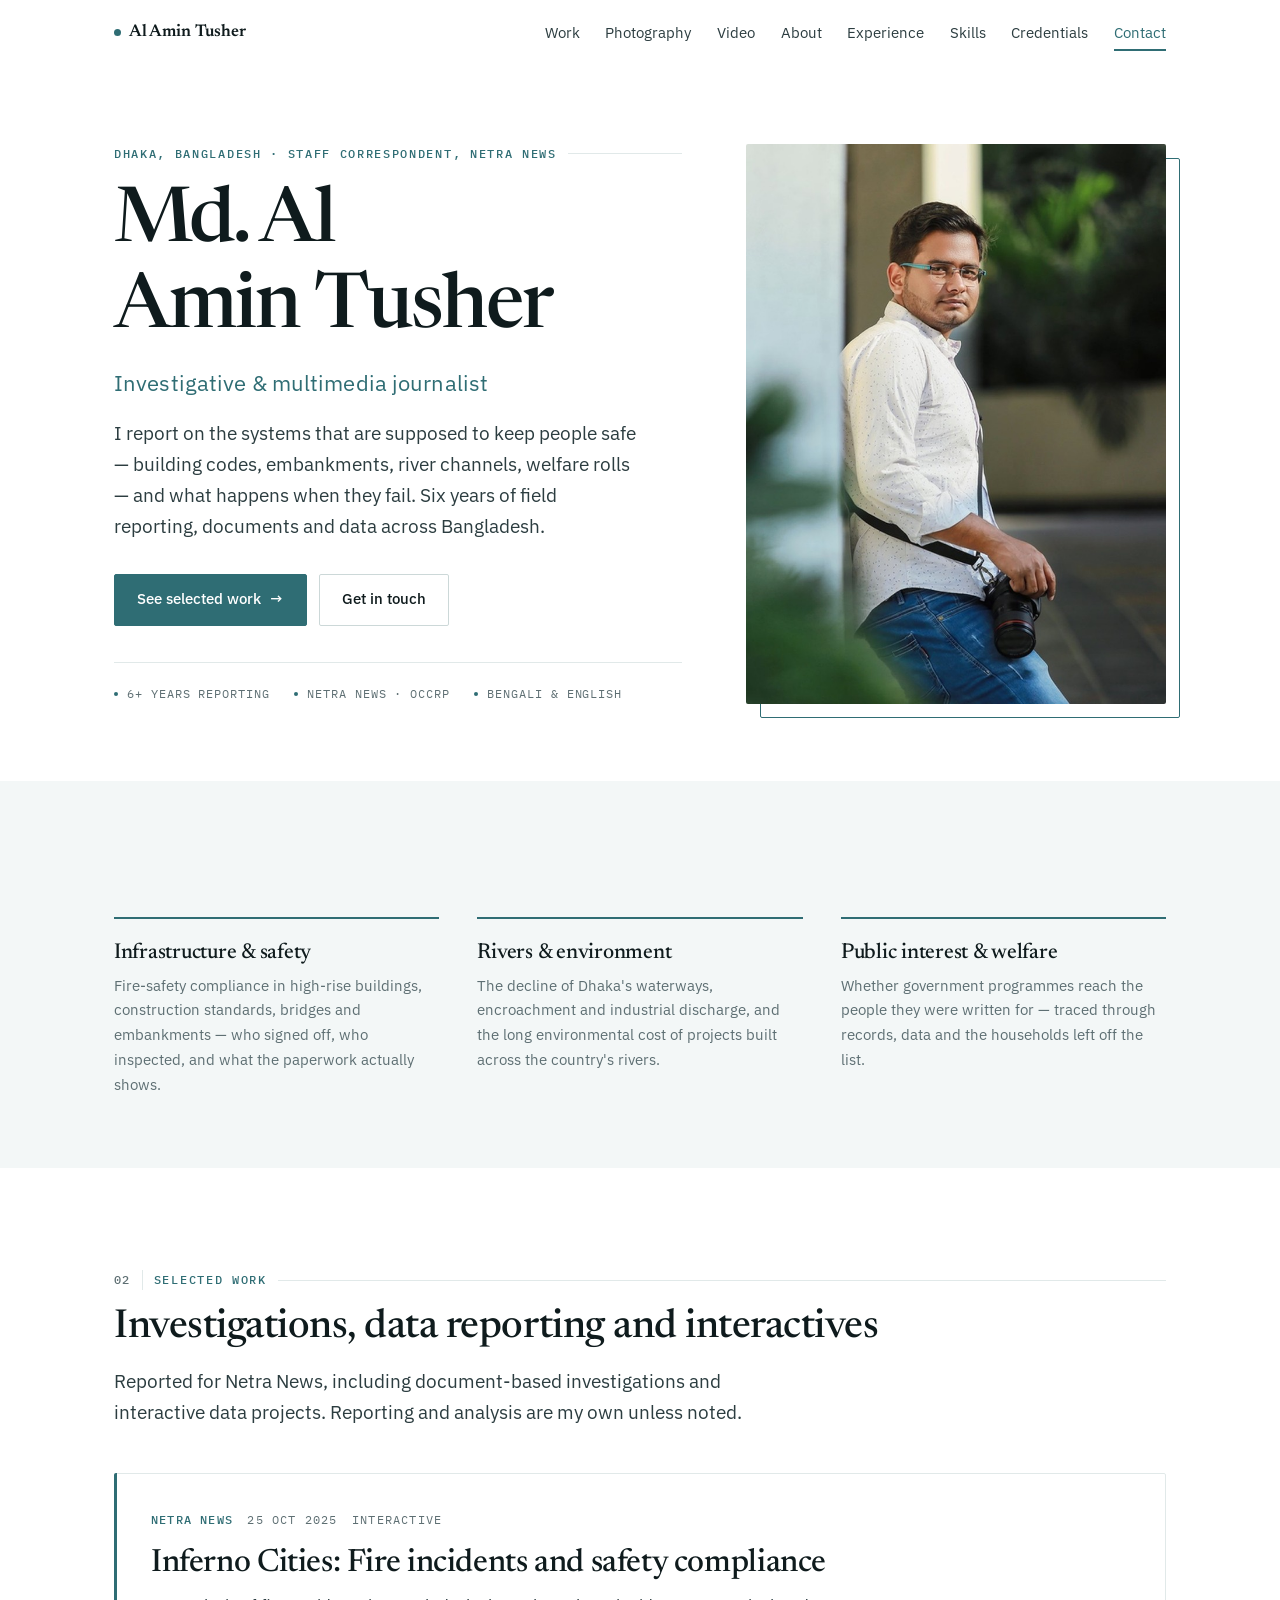
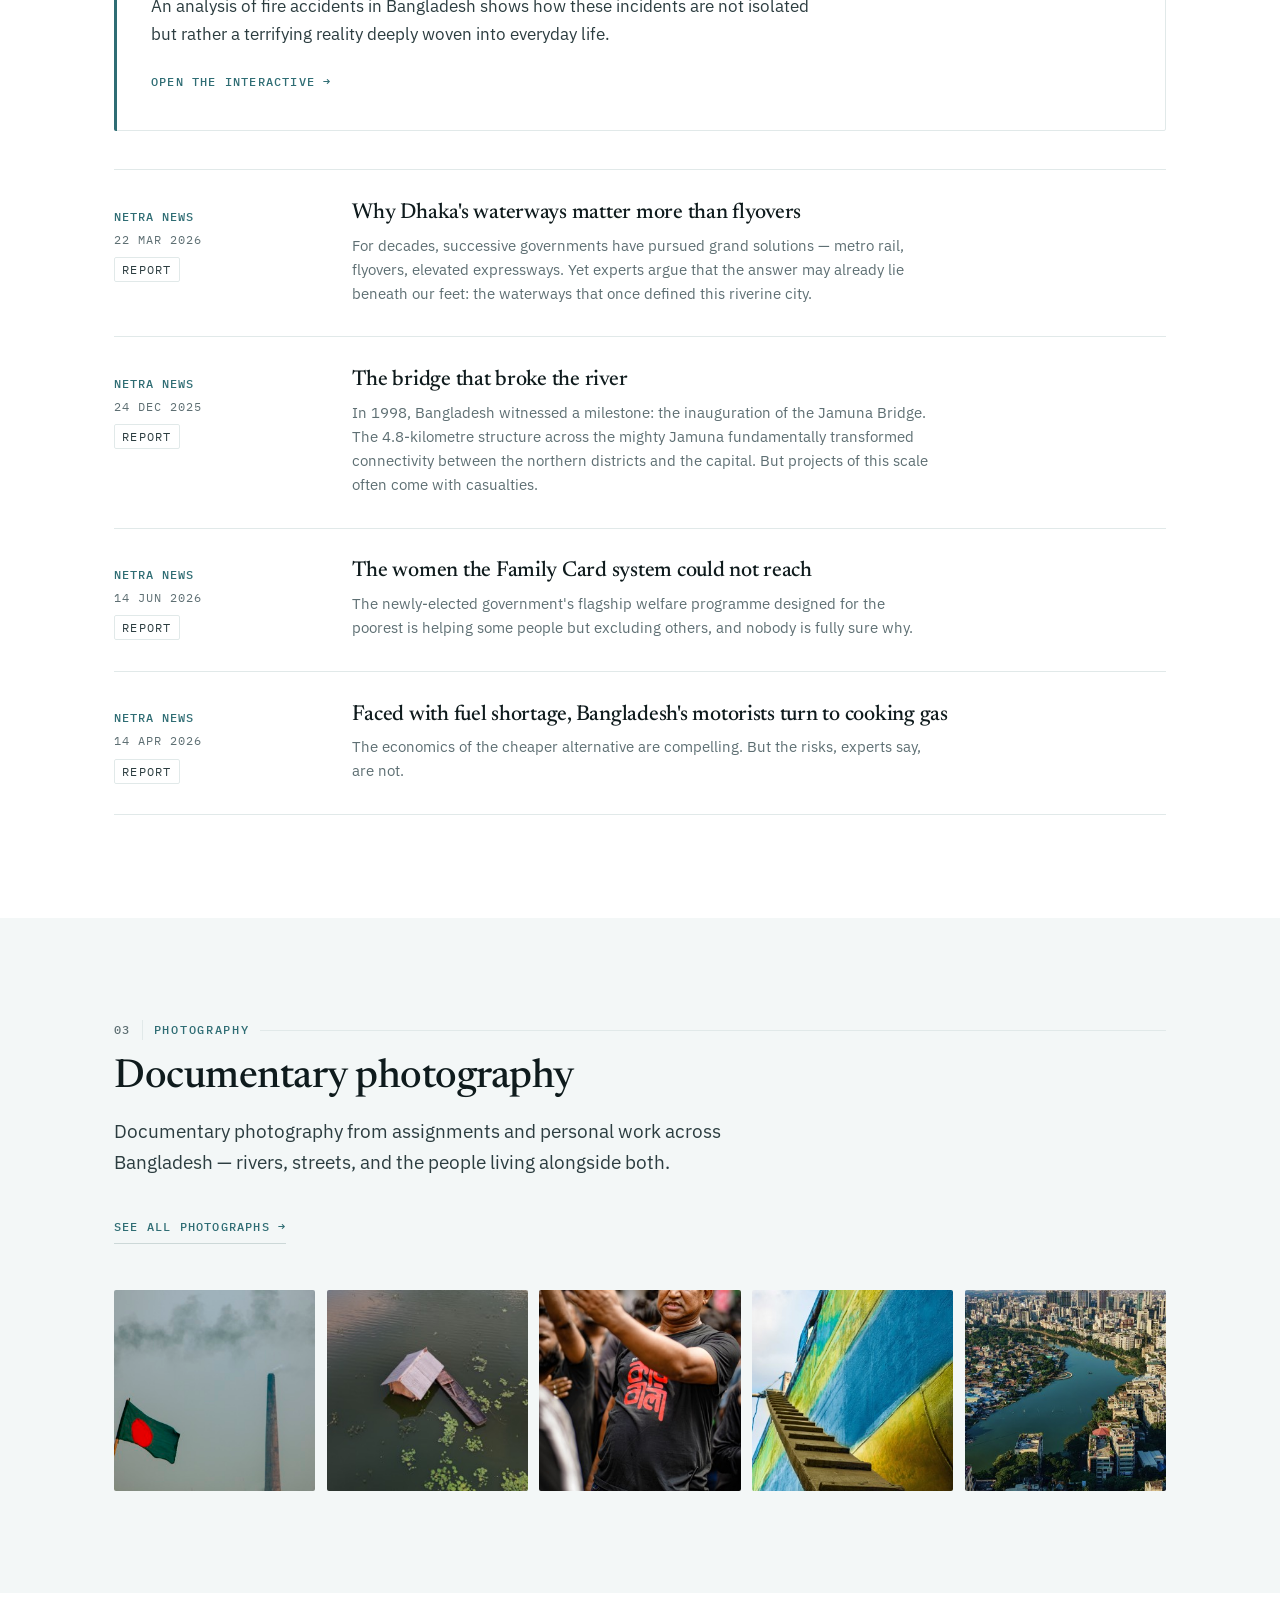
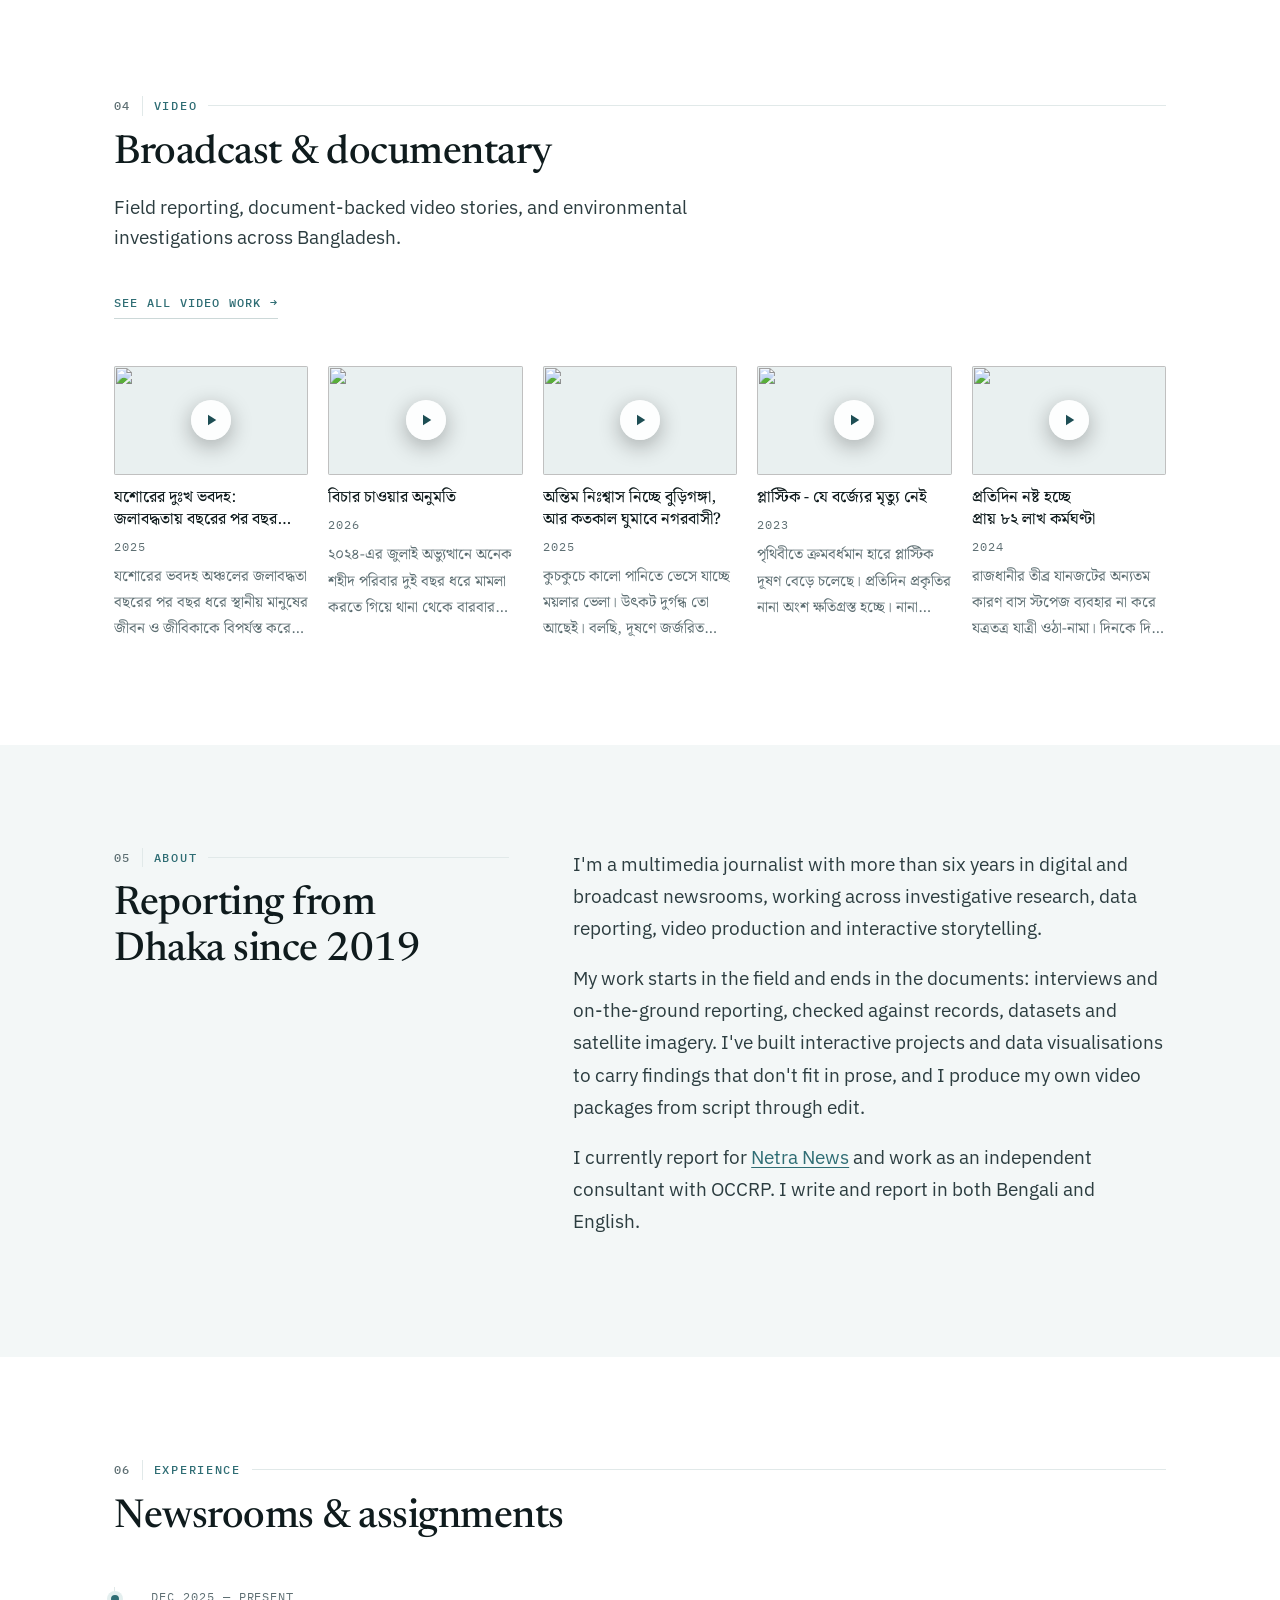
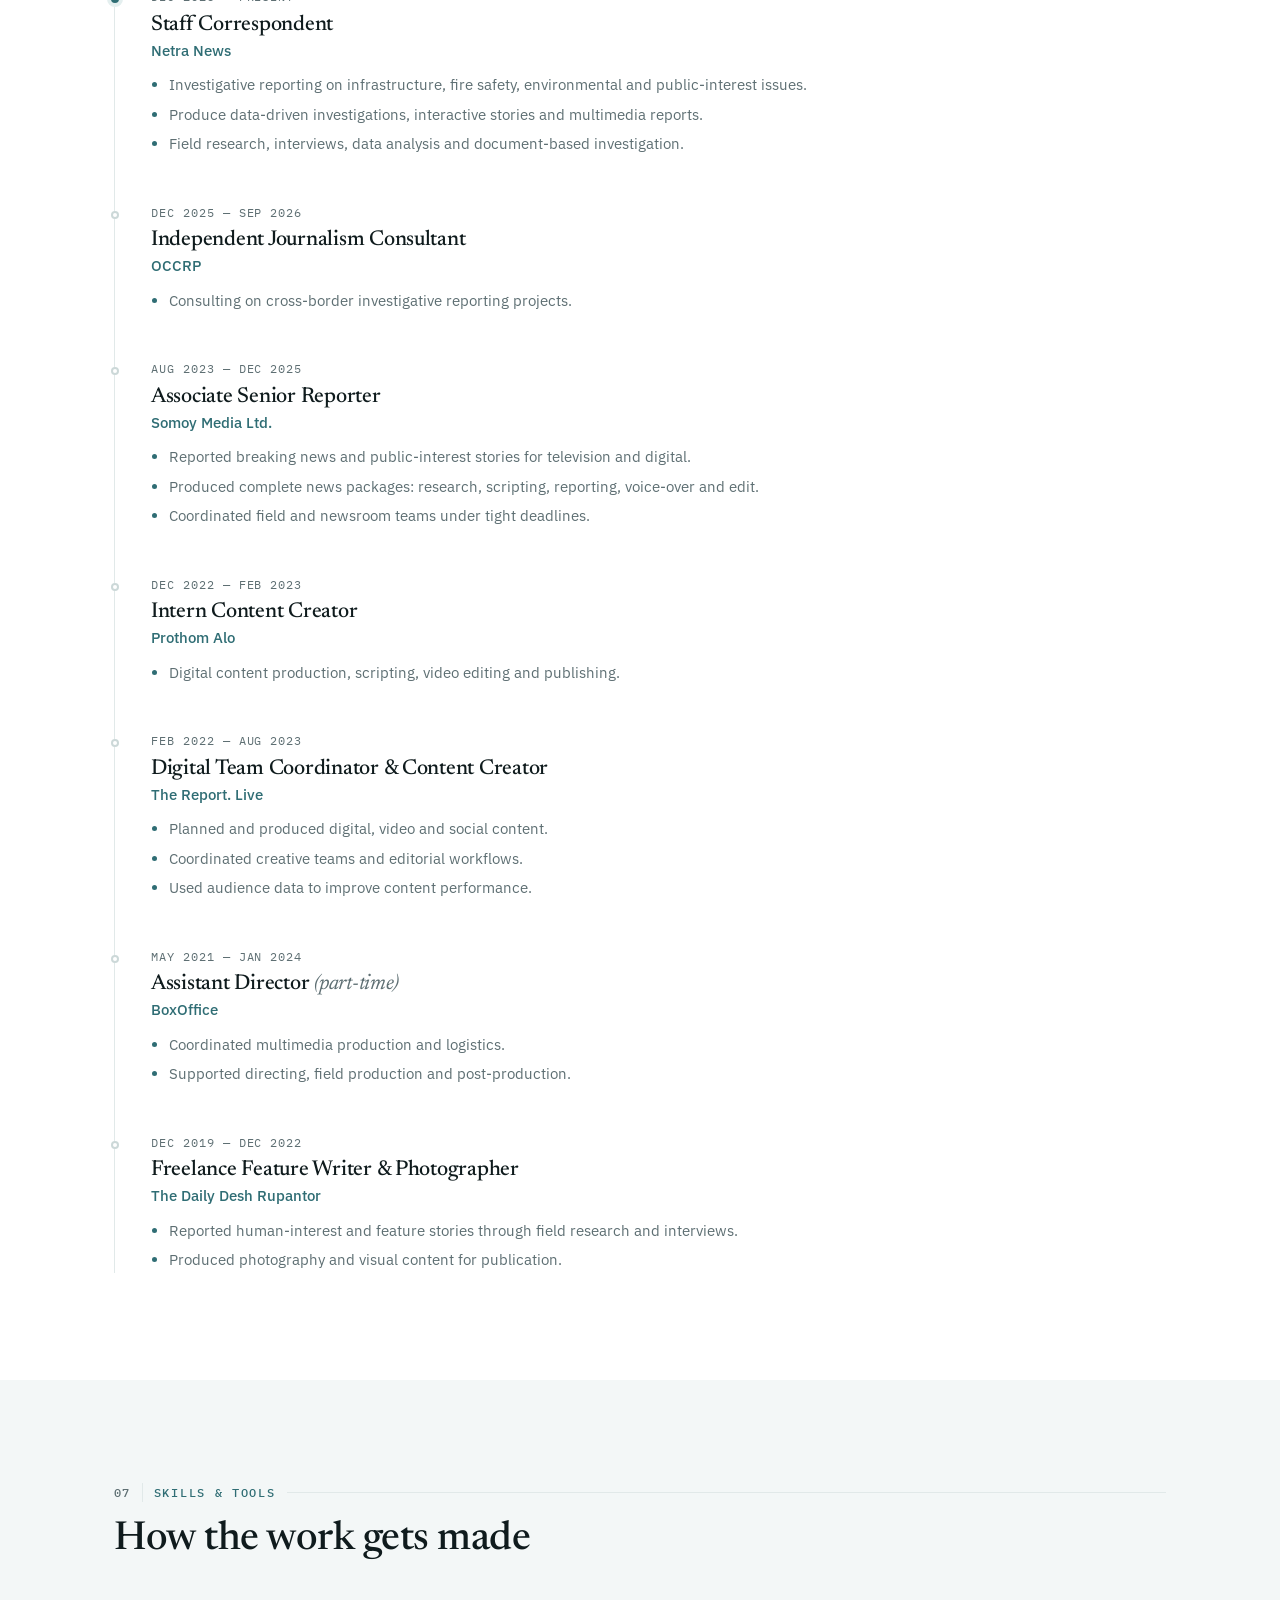
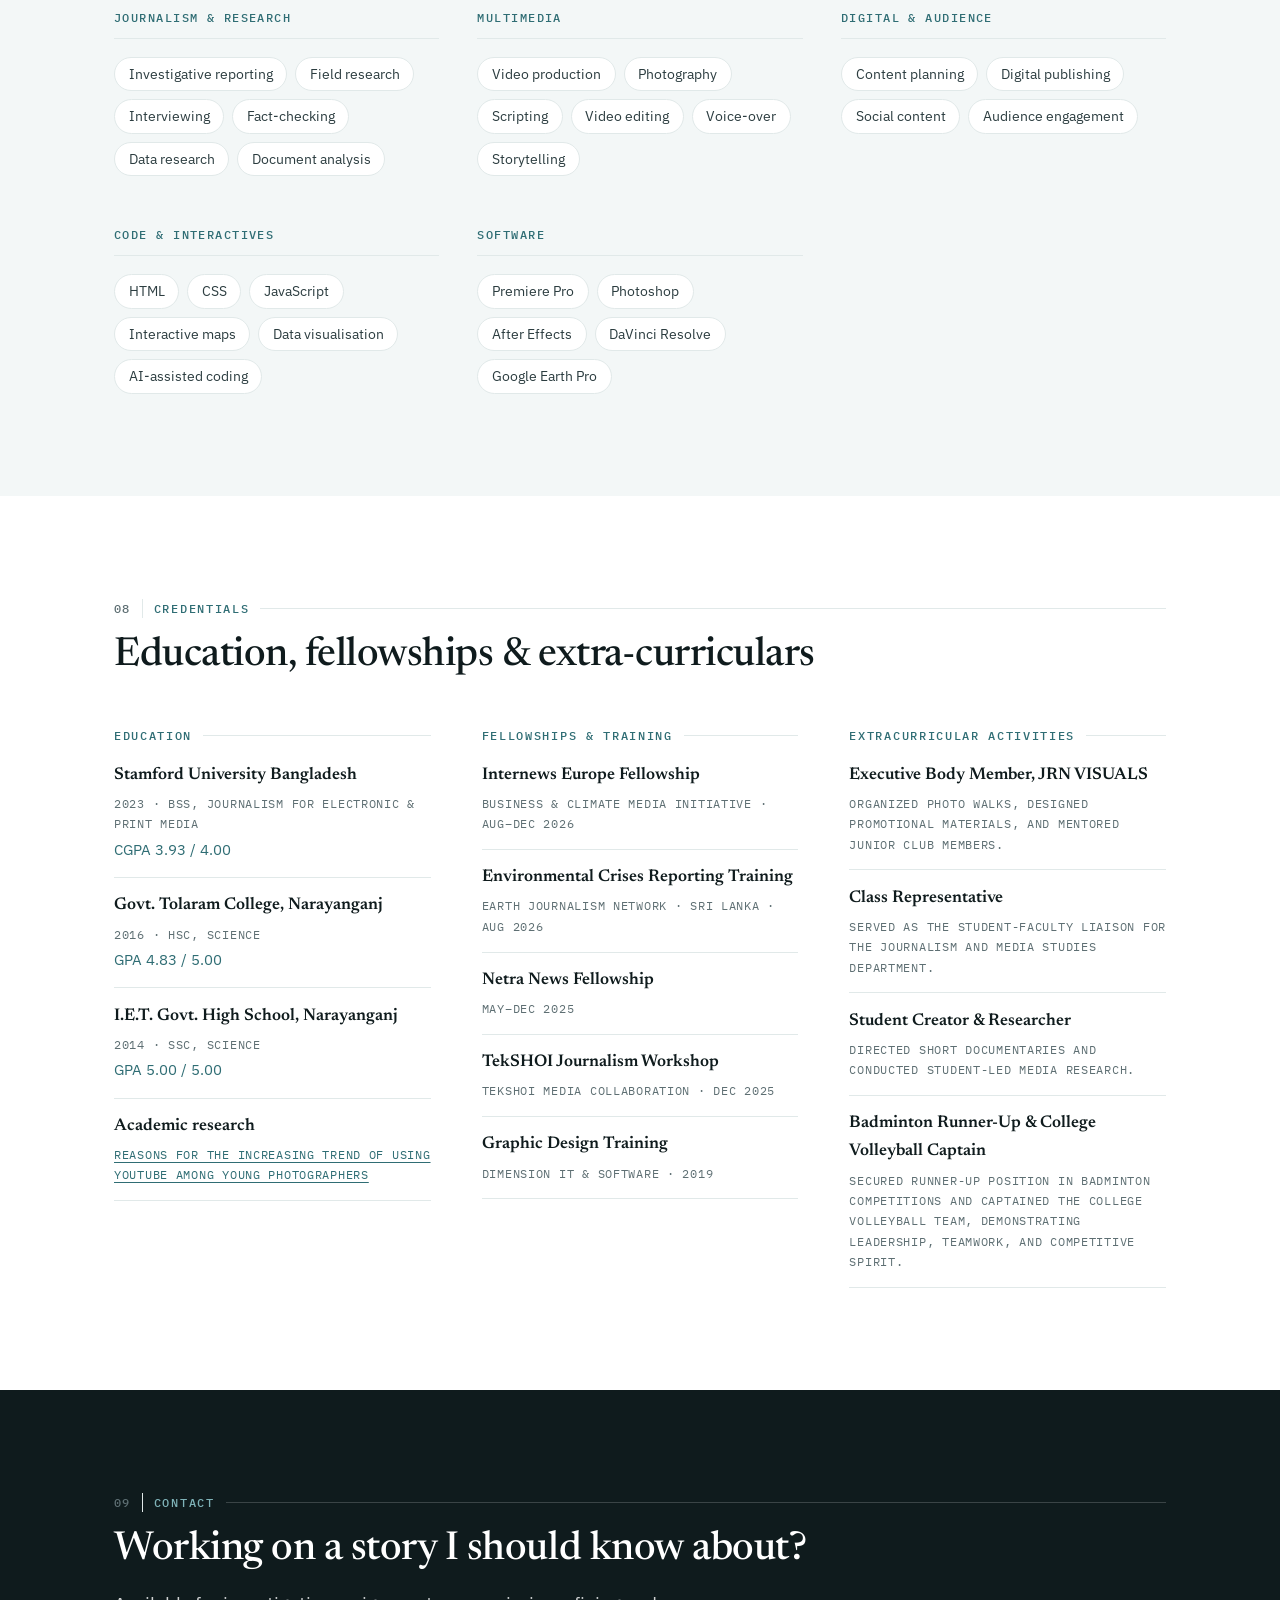
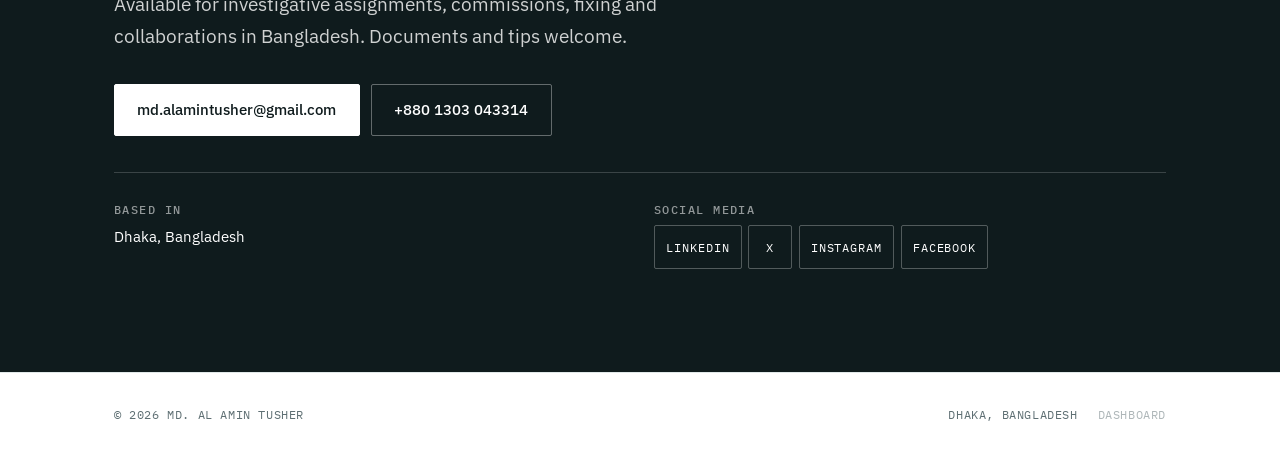
==== commit ea11f3ae: "m" ====
--- a/index.html
+++ b/index.html
@@ -32,7 +32,7 @@
 <link rel="preconnect" href="https://fonts.googleapis.com">
 <link rel="preconnect" href="https://fonts.gstatic.com" crossorigin>
 <link href="https://fonts.googleapis.com/css2?family=IBM+Plex+Mono:wght@400;500&family=IBM+Plex+Sans:wght@400;500&family=Newsreader:wght@400;500;600&family=Noto+Serif+Bengali:wght@400;500&display=swap" rel="stylesheet">
-<link rel="stylesheet" href="assets/css/style.css?v=17">
+<link rel="stylesheet" href="assets/css/style.css?v=19">
 <noscript><style>[data-reveal],.hero [data-seq]{opacity:1!important;transform:none!important;animation:none!important}</style></noscript>
 
 <script type="application/ld+json">
@@ -262,9 +262,9 @@
     </div>
   </section>
   <!-- ================= PHOTOGRAPHY ================= -->
-  <!-- Six frames, statically rendered from content/photos.json. Each links to
-       the gallery page, which is what happens without JS; with JS the click
-       opens the lightbox instead. -->
+  <!-- One row of five, statically rendered from content/photos.json and cropped
+       square by the stylesheet. Every frame is a link through to the gallery,
+       with or without JavaScript; the lightbox lives on that page. -->
   <section class="section section--wash" id="photography">
     <div class="wrap">
       <div class="section-head" data-reveal>
@@ -283,7 +283,7 @@
                srcset="assets/img/opt/found_17666552_14831059-480.jpg 480w,
                        assets/img/opt/found_17666552_14831059-960.jpg 960w,
                        assets/img/opt/found_17666552_14831059-1600.jpg 1600w"
-               sizes="(max-width: 940px) 45vw, (max-width: 1320px) 30vw, 340px"
+               sizes="(max-width: 640px) 31vw, (max-width: 1240px) 18vw, 230px"
                alt="A Bangladesh flag on a bamboo pole in front of a brick-kiln chimney trailing smoke across a grey sky"
                width="1600" height="1067" loading="lazy" decoding="async">
           <span class="frame-cap">
@@ -295,7 +295,7 @@
                srcset="assets/img/opt/img_4020-480.jpg 480w,
                        assets/img/opt/img_4020-960.jpg 960w,
                        assets/img/opt/img_4020-1600.jpg 1600w"
-               sizes="(max-width: 940px) 45vw, (max-width: 1320px) 30vw, 340px"
+               sizes="(max-width: 640px) 31vw, (max-width: 1240px) 18vw, 230px"
                alt="Aerial view of a tin-roofed house submerged to the eaves in floodwater, a wooden boat moored alongside"
                width="1600" height="900" loading="lazy" decoding="async">
           <span class="frame-cap">
@@ -307,7 +307,7 @@
                srcset="assets/img/opt/dsc04267-480.jpg 320w,
                        assets/img/opt/dsc04267-960.jpg 640w,
                        assets/img/opt/dsc04267-1600.jpg 1067w"
-               sizes="(max-width: 940px) 45vw, (max-width: 1320px) 30vw, 340px"
+               sizes="(max-width: 640px) 31vw, (max-width: 1240px) 18vw, 230px"
                alt="A man in a black T-shirt raises his hand among a crowd of people dressed in black on a Dhaka street"
                width="1067" height="1600" loading="lazy" decoding="async">
           <span class="frame-cap">
@@ -320,7 +320,7 @@
                srcset="assets/img/opt/found_434612229_5121757-480.jpg 320w,
                        assets/img/opt/found_434612229_5121757-960.jpg 640w,
                        assets/img/opt/found_434612229_5121757-1600.jpg 1067w"
-               sizes="(max-width: 940px) 45vw, (max-width: 1320px) 30vw, 340px"
+               sizes="(max-width: 640px) 31vw, (max-width: 1240px) 18vw, 230px"
                alt="A wooden plank gangway leaning against the freshly painted blue and yellow hull of a river launch"
                width="1067" height="1600" loading="lazy" decoding="async">
           <span class="frame-cap">
@@ -333,24 +333,12 @@
                srcset="assets/img/opt/dji_fly_20251126_154338_0057_1764150443835_photo-480.jpg 320w,
                        assets/img/opt/dji_fly_20251126_154338_0057_1764150443835_photo-960.jpg 639w,
                        assets/img/opt/dji_fly_20251126_154338_0057_1764150443835_photo-1600.jpg 1066w"
-               sizes="(max-width: 940px) 45vw, (max-width: 1320px) 30vw, 340px"
+               sizes="(max-width: 640px) 31vw, (max-width: 1240px) 18vw, 230px"
                alt="Aerial view of a lake threading between densely built blocks of Dhaka, high-rises on the horizon"
                width="1066" height="1600" loading="lazy" decoding="async">
           <span class="frame-cap">
             <span class="cap-title">Water still cuts a line through the density, from the air.</span>
             <span class="cap-meta">Dhaka · 2025</span>
-          </span>
-        </a>
-        <a class="frame" href="photos.html">
-          <img src="assets/img/opt/dsc00258-960.jpg"
-               srcset="assets/img/opt/dsc00258-480.jpg 480w,
-                       assets/img/opt/dsc00258-960.jpg 960w,
-                       assets/img/opt/dsc00258-1600.jpg 1080w"
-               sizes="(max-width: 940px) 45vw, (max-width: 1320px) 30vw, 340px"
-               alt="A woman seated on a pavement at night with two small children in bright clothes"
-               width="1080" height="720" loading="lazy" decoding="async">
-          <span class="frame-cap">
-            <span class="cap-title">A mother and her two children on the footpath after dark.</span>
           </span>
         </a>
       </div>
@@ -407,6 +395,30 @@
           <h3 lang="bn">অন্তিম নিঃশ্বাস নিচ্ছে বুড়িগঙ্গা, আর কতকাল ঘুমাবে নগরবাসী?</h3>
           <p class="v-meta">2025</p>
           <p class="v-desc" lang="bn">কুচকুচে কালো পানিতে ভেসে যাচ্ছে ময়লার ভেলা। উৎকট দুর্গন্ধ তো আছেই। বলছি, দূষণে জর্জরিত বুড়িগঙ্গার কথা। দিনের পর দিন ঢাকার ডাম্পিং হিসেবে ব্যবহৃত হতে হতে আপন রূপটাই হারিয়ে ফেলেছে এই নদী। এমনকি তলদেশের ১৫ ফিট নিচেও মিলছে প্লাস্টিক বর্জ্য। দেশের আইনে জীবন্ত সত্তার স্বীকৃতি পেলেও নদীরই কোনো নিরাপত্তা নেই।</p>
+        </a>
+        <a class="video-card" href="https://www.youtube.com/watch?v=SDSXzwVRkF8" target="_blank" rel="noopener">
+          <span class="video-thumb">
+            <img src="https://img.youtube.com/vi/SDSXzwVRkF8/hqdefault.jpg" alt=""
+                 width="480" height="360" loading="lazy" decoding="async">
+            <span class="play" aria-hidden="true"><span>
+              <svg width="18" height="18" viewBox="0 0 24 24" fill="currentColor"><path d="M8 5v14l11-7z"/></svg>
+            </span></span>
+          </span>
+          <h3 lang="bn">প্লাস্টিক - যে বর্জ্যের মৃত্যু নেই</h3>
+          <p class="v-meta">2023</p>
+          <p class="v-desc" lang="bn">পৃথিবীতে ক্রমবর্ধমান হারে প্লাস্টিক দূষণ বেড়ে চলেছে। প্রতিদিন প্রকৃতির নানা অংশ ক্ষতিগ্রস্ত হচ্ছে। নানা পদক্ষেপ, কর্মসূচি এবং পরিকল্পনা থাকলেও পরিবেশকে রক্ষা করতে এখনো কার্যকর সমাধান যথেষ্ট প্রয়োগ করা হয়নি। বিশেষজ্ঞরা মনে করছেন, পরিবেশ রক্ষায় দূষিত প্লাস্টিক ব্যবহারের বিকল্প গ্রহণ করা এখন একমাত্র উপায়।</p>
+        </a>
+        <a class="video-card" href="https://www.youtube.com/watch?v=X7UP6Zht1s4" target="_blank" rel="noopener">
+          <span class="video-thumb">
+            <img src="https://img.youtube.com/vi/X7UP6Zht1s4/hqdefault.jpg" alt=""
+                 width="480" height="360" loading="lazy" decoding="async">
+            <span class="play" aria-hidden="true"><span>
+              <svg width="18" height="18" viewBox="0 0 24 24" fill="currentColor"><path d="M8 5v14l11-7z"/></svg>
+            </span></span>
+          </span>
+          <h3 lang="bn">প্রতিদিন নষ্ট হচ্ছে প্রায় ৮২ লাখ কর্মঘণ্টা</h3>
+          <p class="v-meta">2024</p>
+          <p class="v-desc" lang="bn">রাজধানীর তীব্র যানজটের অন্যতম কারণ বাস স্টপেজ ব্যবহার না করে যত্রতত্র যাত্রী ওঠা-নামা। দিনকে দিন মন্থর হচ্ছে নগর জীবন। বুয়েটের গবেষণা প্রতিবেদনের তথ্য, প্রতিবছর যানজটে আর্থিক ক্ষতি হচ্ছে গড়ে প্রায় ৫০ হাজার কোটি টাকা।</p>
         </a>
       </div>
     </div>
@@ -724,6 +736,6 @@
   </svg>
 </button>
 
-<script src="assets/js/site.js?v=14"></script>
+<script src="assets/js/site.js?v=15"></script>
 </body>
 </html>
--- a/assets/css/style.css
+++ b/assets/css/style.css
@@ -35,6 +35,7 @@
   --signal-soft: #e4efef;
   --on-signal: #ffffff;      /* text that sits on a signal fill */
   --signal-on-slab: #7fb3b8; /* the accent, lifted to carry on the dark slab */
+  --signal-ink: #1d4e54;     /* the accent on a fill that is white in both schemes */
   --slab: #0f1b1d;           /* the contact band */
   --slab-ink: #ffffff;
   --shadow: 15 27 29;        /* rgb() channels for elevation */
@@ -74,13 +75,15 @@
     --muted: #9d9489;
     --rule: #2e2a27;
     --rule-strong: #3d3833;
-    --signal: #e0674f;
-    --signal-deep: #ee8a72;
-    --signal-soft: #2b1d19;
-    /* White on this coral is 3.4:1 — under AA. The near-black reads at 5.6:1. */
+    --signal: #5f9ba1;
+    --signal-deep: #7fb3b8;
+    --signal-soft: #172a2c;
+    /* The same teal as the light scheme, lifted until it carries on a near-black
+       page: 6.0:1 here against 5.9:1 for #2f6d74 on white. White on it is only
+       3.1:1, so a signal fill takes the near-black ink instead (6.0:1). */
     --on-signal: #12100f;
-    /* The dark slab is barely lighter than the page, so the coral already carries. */
-    --signal-on-slab: #e0674f;
+    /* The dark slab is barely lighter than the page, so the accent already carries. */
+    --signal-on-slab: #5f9ba1;
     --slab: #1b1918;
     --slab-ink: #f4f1eb;
     --shadow: 0 0 0;
@@ -469,9 +472,15 @@
 /* ========================================================================
    11. Photography
    ======================================================================== */
-/* Both the homepage strip and the gallery page use CSS columns, so every
-   photograph keeps the shape it was taken in. */
-.photo-strip { columns: 3 240px; column-gap: clamp(0.85rem, 1.6vw, 1.25rem); }
+/* Two different jobs, two different layouts. The gallery page uses CSS columns,
+   so every photograph there keeps the shape it was taken in. The homepage strip
+   is a contact sheet: one row of five equal squares, which only reads as a row
+   if every tile is the same size, so those are cropped to fit. */
+.photo-strip {
+  display: grid;
+  grid-template-columns: repeat(5, minmax(0, 1fr));
+  gap: clamp(0.4rem, 0.9vw, 0.8rem);
+}
 .masonry { columns: 3 260px; column-gap: clamp(0.85rem, 1.6vw, 1.25rem); }
 
 .frame {
@@ -489,6 +498,12 @@
 .frame img { width: 100%; height: auto; display: block; transition: transform 0.6s var(--ease); }
 .frame:hover img { transform: scale(1.025); }
 
+/* The square crop lives here rather than on .frame so the gallery page, which
+   shares the same frame, is untouched. The bottom margin belongs to the column
+   flow and would become a gap on top of the grid's own. */
+.photo-strip .frame { margin: 0; aspect-ratio: 1; }
+.photo-strip .frame img { height: 100%; object-fit: cover; }
+
 .frame-cap {
   position: absolute; inset: auto 0 0 0; display: block; text-align: left;
   padding: 2.75rem 0.9rem 0.85rem; color: #ffffff;
@@ -503,8 +518,11 @@
   font-family: var(--mono); font-size: var(--fs-mono); letter-spacing: 0.08em;
   text-transform: uppercase; color: rgb(255 255 255 / 0.75);
 }
+/* Below this, five across would be smaller than a thumbnail. Three is about the
+   size a phone's own gallery uses; the fifth photograph starts a second row. */
 @media (max-width: 640px) {
-  .photo-strip, .masonry { columns: 2 130px; }
+  .photo-strip { grid-template-columns: repeat(3, minmax(0, 1fr)); }
+  .masonry { columns: 2 130px; }
 }
 
 .filter-bar {
@@ -578,7 +596,9 @@
 .play { position: absolute; inset: 0; display: grid; place-items: center; pointer-events: none; }
 .play span {
   display: grid; place-items: center; width: 54px; height: 54px; border-radius: 50%;
-  background: rgb(255 255 255 / 0.93); color: var(--signal-deep);
+  /* The disc is white in both schemes, so the arrow holds the dark teal in both.
+     The lifted dark-scheme accent would read at 2.3:1 on it. */
+  background: rgb(255 255 255 / 0.93); color: var(--signal-ink);
   box-shadow: 0 6px 22px rgb(8 7 6 / 0.3);
   transition: transform var(--dur) var(--ease), background var(--dur) var(--ease);
 }
@@ -592,6 +612,29 @@
 }
 .video-card .v-meta .v-outlet { color: var(--signal); }
 .video-card .v-desc { color: var(--muted); font-size: var(--fs-small); margin: 0; }
+
+/* The homepage row of five, to match the photography strip above it. The
+   thumbnail is already 16:9 whatever YouTube returns; what makes five cards
+   read as one row is the title and teaser being cut to a fixed number of
+   lines, so every card is the same height. The video page keeps the wide cards
+   and the description in full. */
+#video-strip { grid-template-columns: repeat(5, minmax(0, 1fr)); gap: clamp(0.9rem, 1.6vw, 1.5rem); }
+#video-strip .video-card h3 { font-size: 1rem; line-height: 1.35; margin-top: 0.8rem; }
+#video-strip .v-meta { margin-bottom: 0.45rem; }
+#video-strip .video-card h3, #video-strip .v-desc {
+  display: -webkit-box; -webkit-box-orient: vertical; overflow: hidden;
+}
+#video-strip .video-card h3 { -webkit-line-clamp: 2; line-clamp: 2; }
+#video-strip .v-desc { -webkit-line-clamp: 3; line-clamp: 3; }
+#video-strip .play span { width: 40px; height: 40px; }
+@media (max-width: 1000px) { #video-strip { grid-template-columns: repeat(3, minmax(0, 1fr)); } }
+@media (max-width: 720px)  { #video-strip { grid-template-columns: repeat(2, minmax(0, 1fr)); } }
+@media (max-width: 460px)  {
+  /* One card per row again, so nothing needs cutting. */
+  #video-strip { grid-template-columns: 1fr; gap: 1.75rem; }
+  #video-strip .video-card h3 { font-size: var(--fs-h3); }
+  #video-strip .video-card h3, #video-strip .v-desc { display: block; overflow: visible; }
+}
 
 /* ========================================================================
    13. Experience
@@ -759,13 +802,19 @@
   :root {
     --paper: #ffffff; --surface: #ffffff; --wash: #ffffff; --ink: #000000;
     --ink-2: #1a1a1a; --muted: #444444; --rule: #cccccc; --rule-strong: #999999;
-    --signal: #000000; --signal-deep: #000000; --slab: #ffffff; --slab-ink: #000000;
+    --signal: #000000; --signal-deep: #000000; --signal-ink: #000000;
+    --slab: #ffffff; --slab-ink: #000000;
   }
   .site-header, .nav-toggle, .hero-actions, .contact-actions,
   .progress, .to-top, .filter-bar, .lightbox, .foot-admin, .section-link { display: none !important; }
   body { font-size: 10.5pt; background: #ffffff; }
   .section { padding-block: 1.25rem; break-inside: avoid; }
-  .photo-strip, .masonry { columns: 2; }
+  .masonry { columns: 2; }
+  /* On paper the caption sits under the picture, so the square crop is dropped
+     and the photograph prints whole. */
+  .photo-strip { grid-template-columns: repeat(2, minmax(0, 1fr)); }
+  .photo-strip .frame { aspect-ratio: auto; }
+  .photo-strip .frame img { height: auto; object-fit: fill; }
   .frame-cap { position: static; opacity: 1; padding: 0.4rem 0; background: none; color: #000000; transform: none; }
   .frame-cap .cap-meta { color: #444444; }
   a { color: #000000; text-decoration: none; }
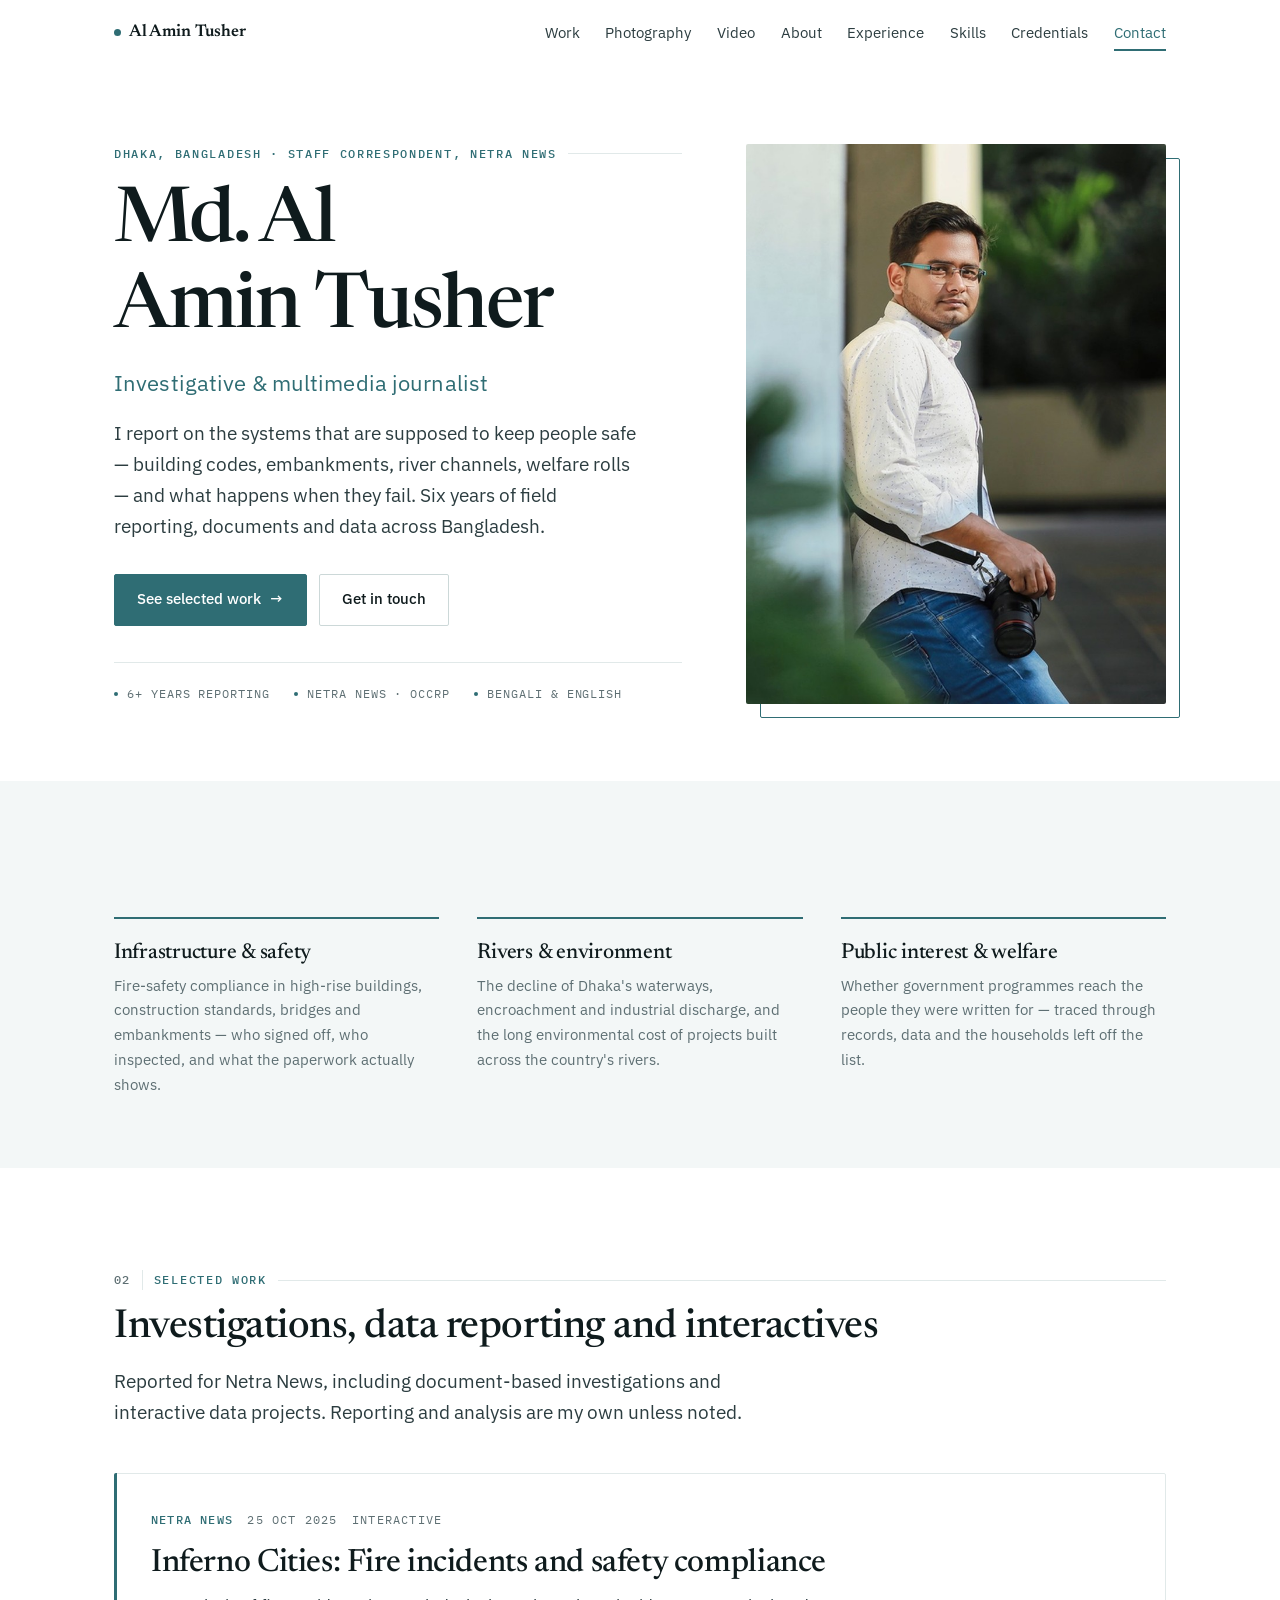
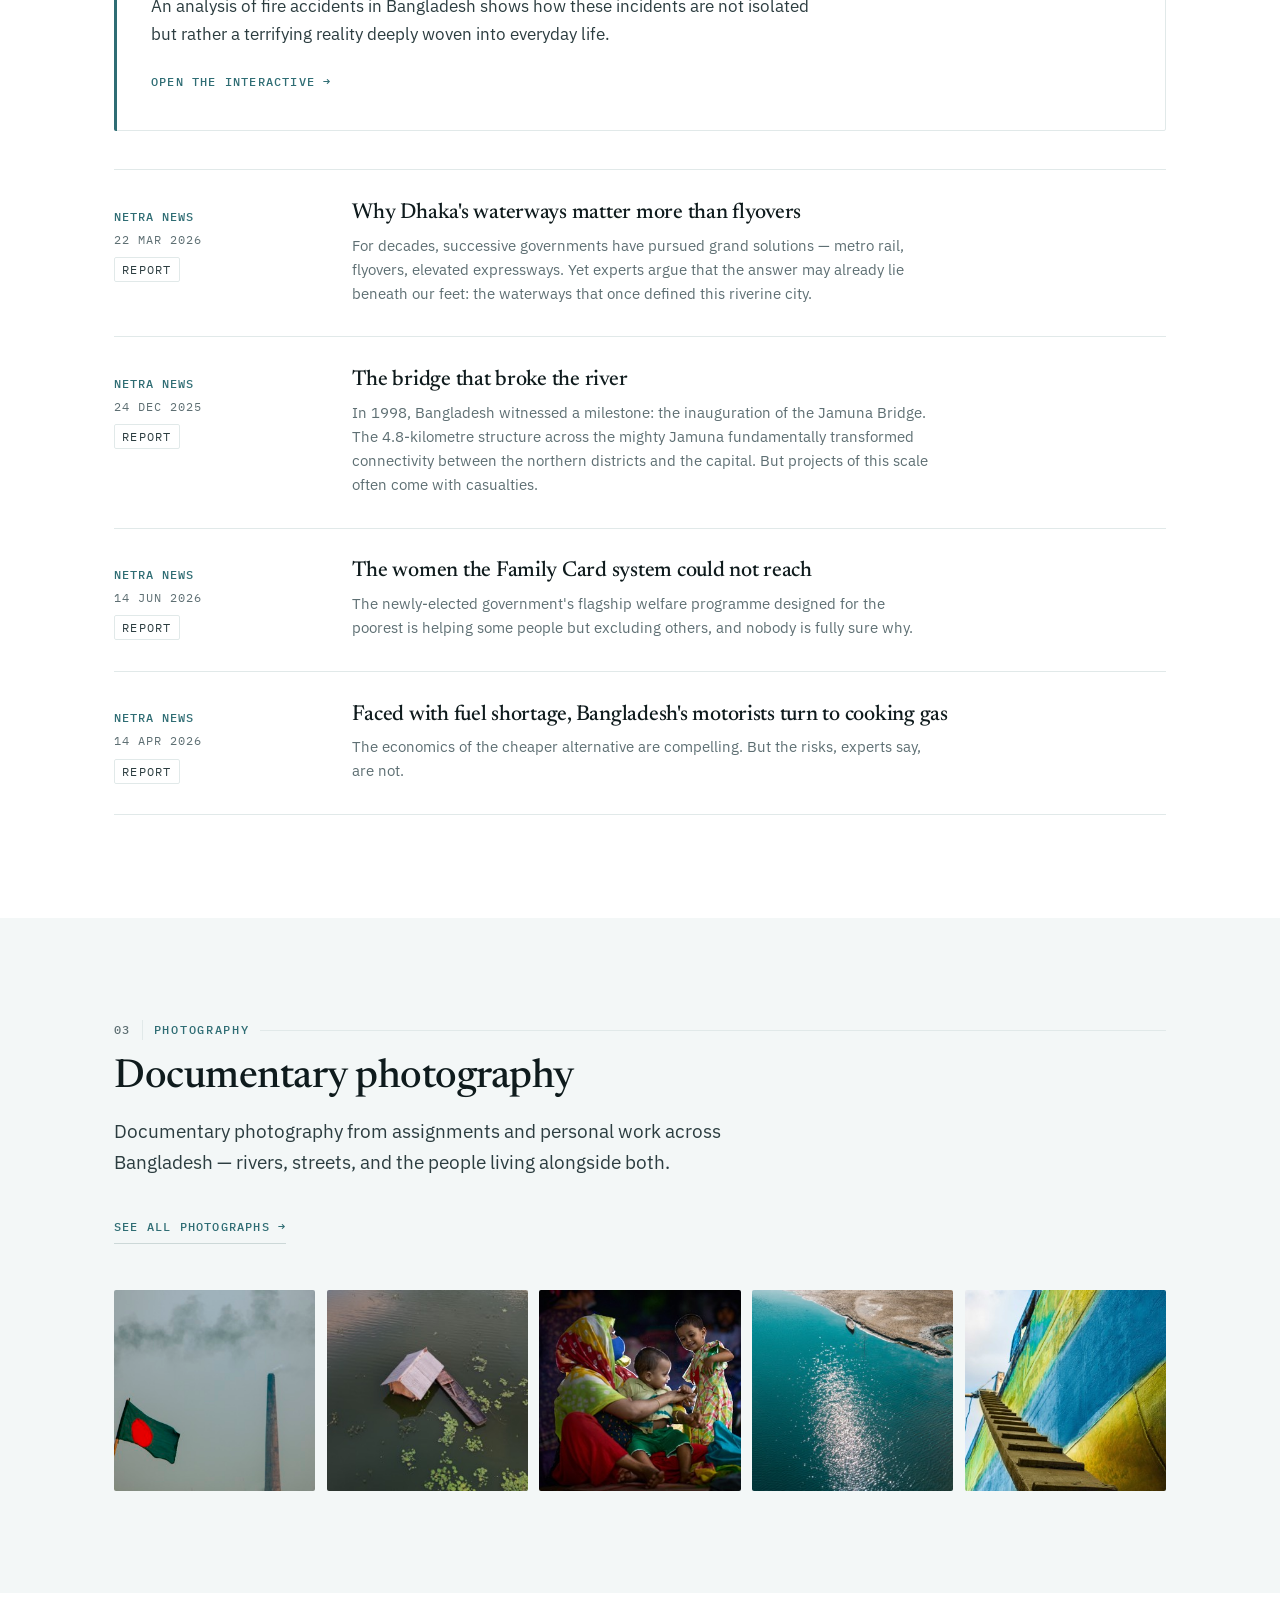
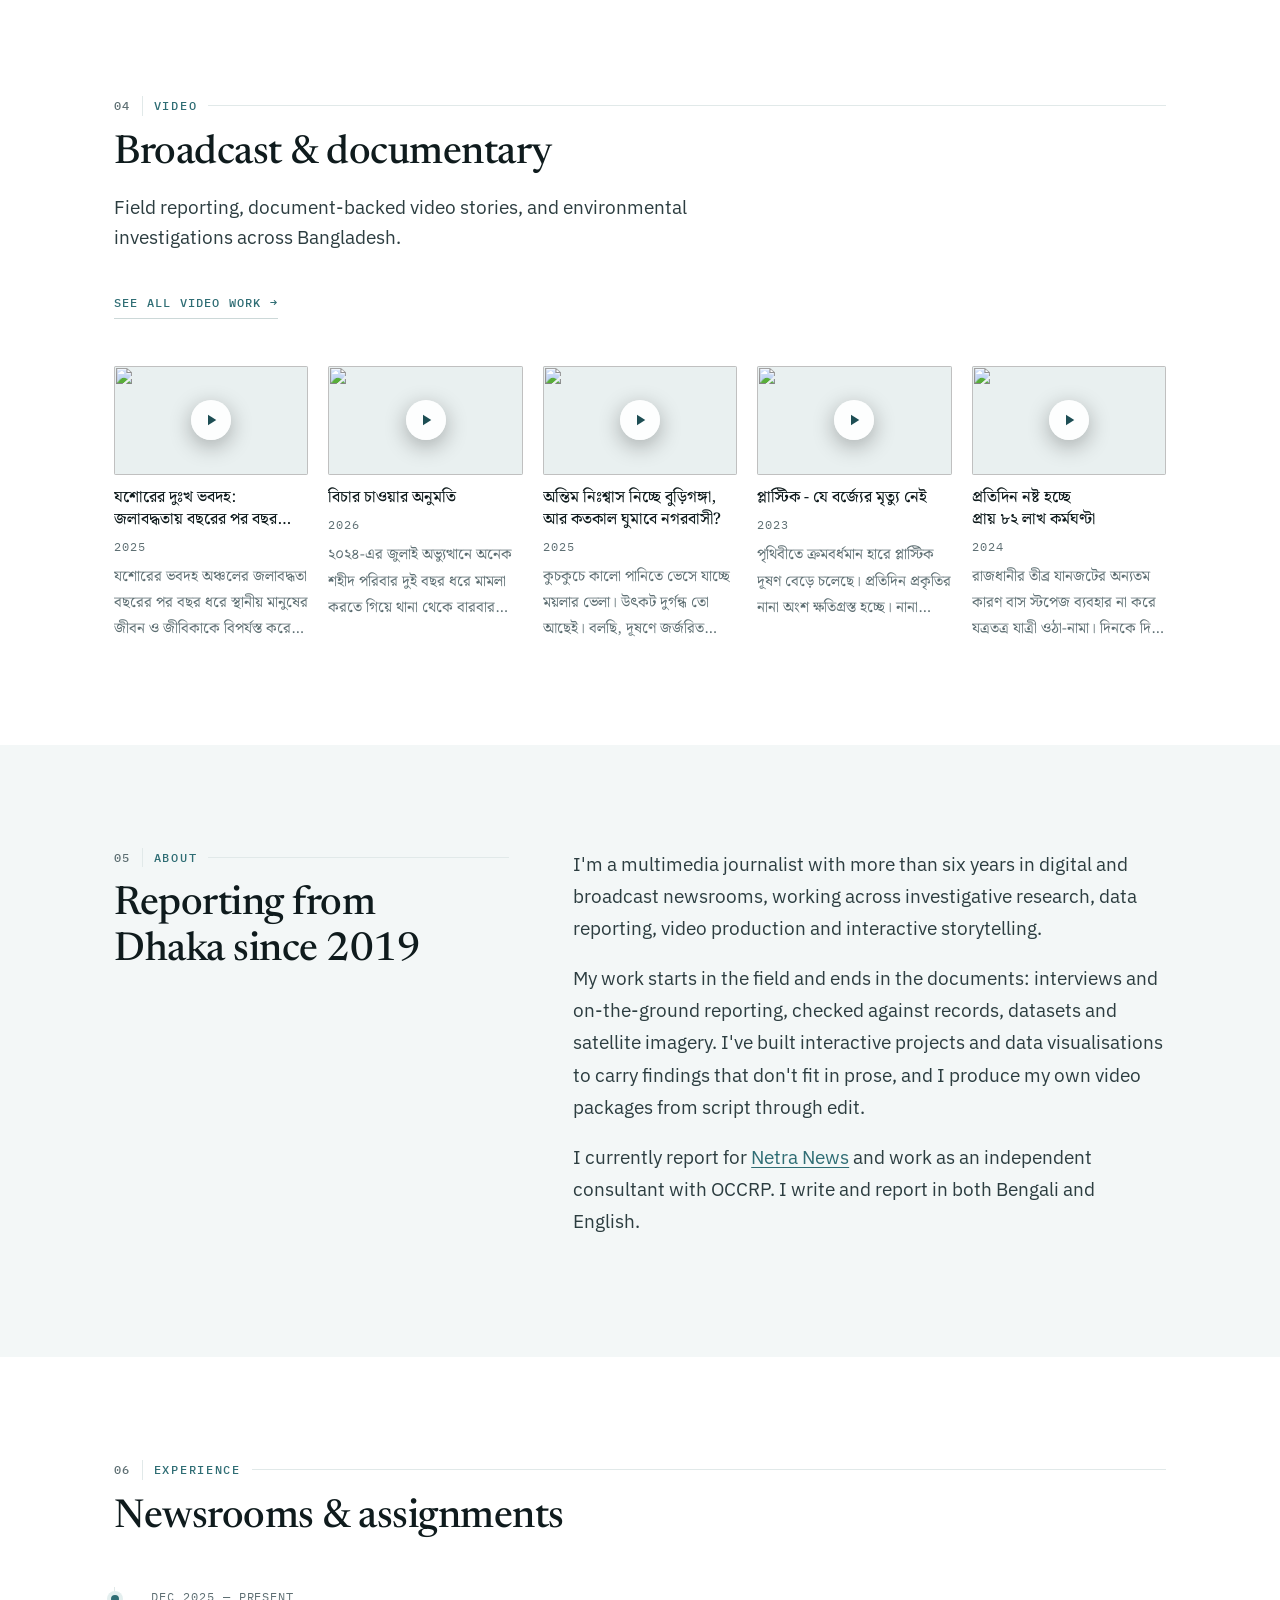
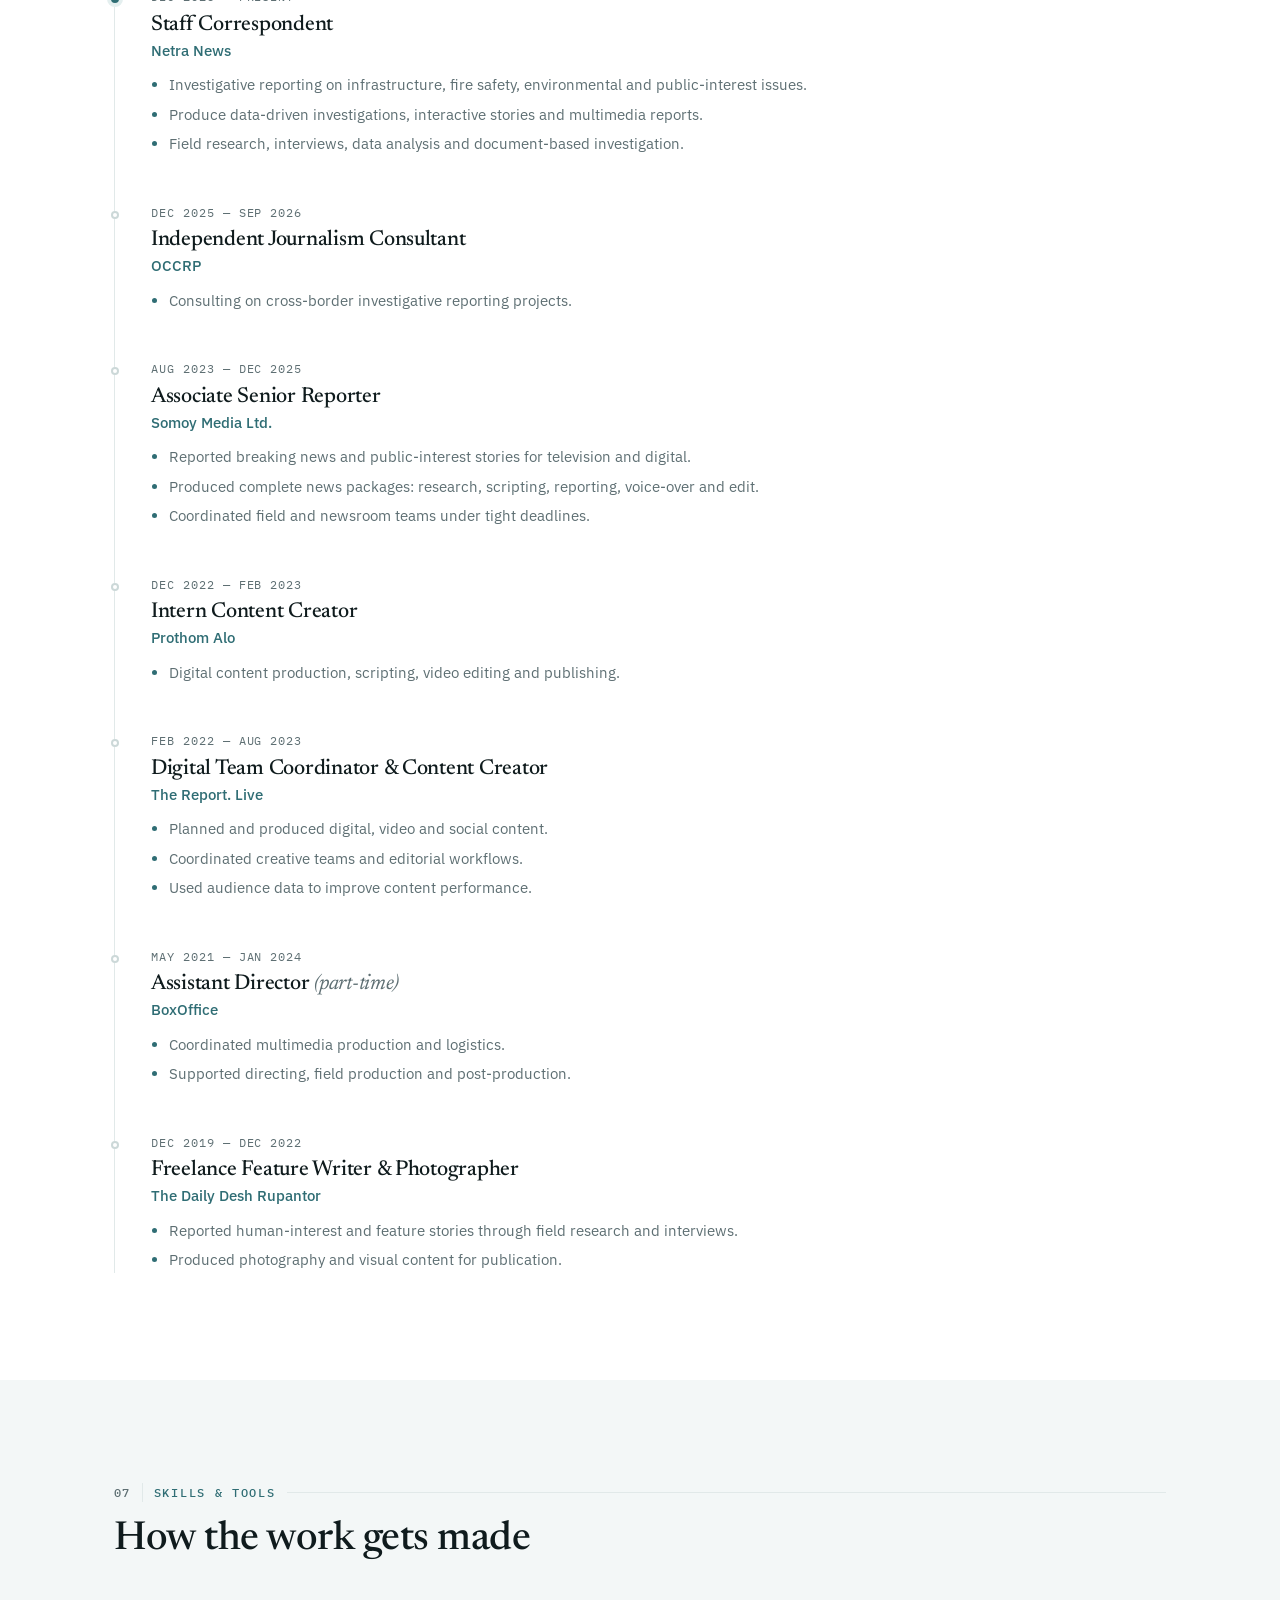
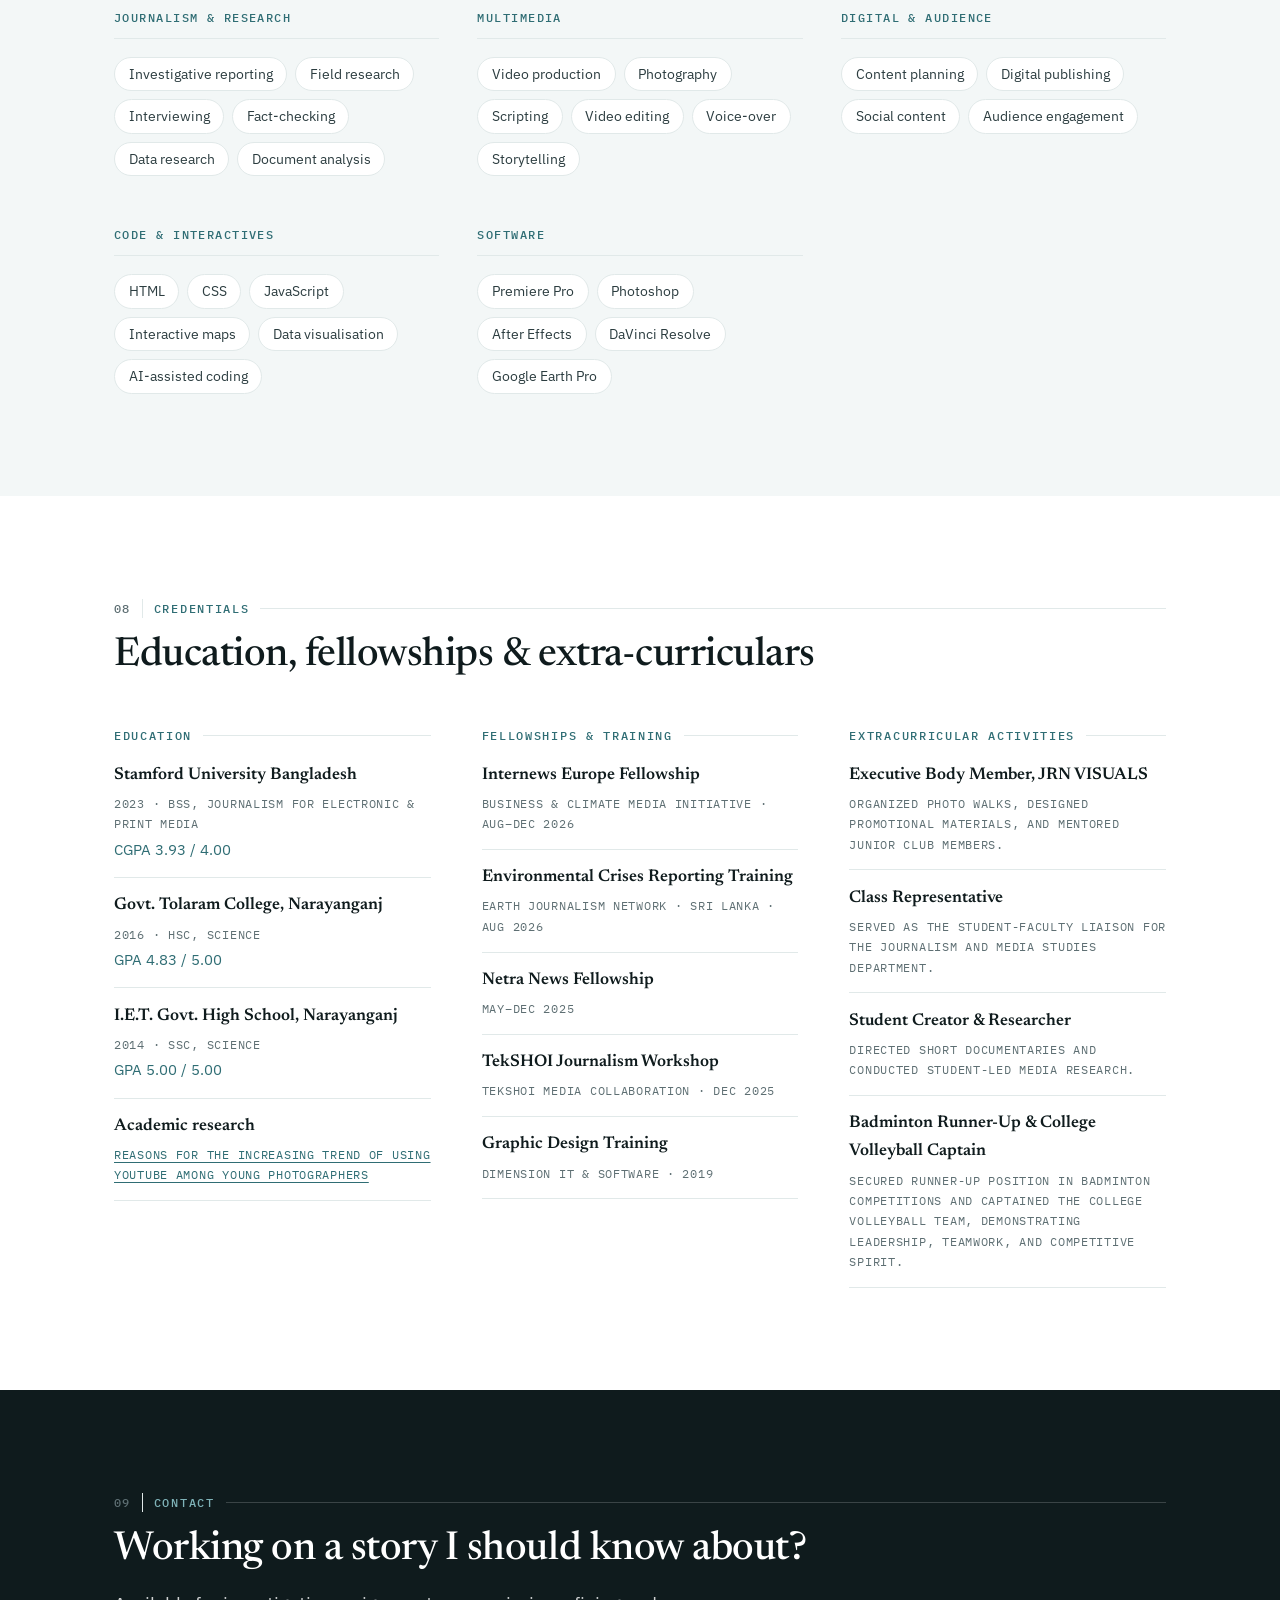
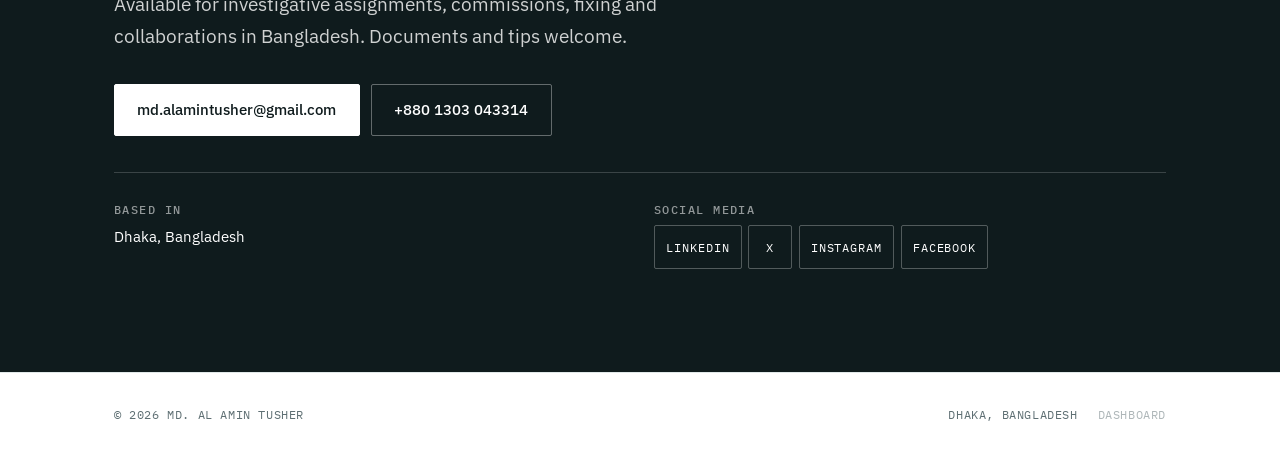
==== commit 7f4b4a67: "c" ====
--- a/index.html
+++ b/index.html
@@ -32,7 +32,7 @@
 <link rel="preconnect" href="https://fonts.googleapis.com">
 <link rel="preconnect" href="https://fonts.gstatic.com" crossorigin>
 <link href="https://fonts.googleapis.com/css2?family=IBM+Plex+Mono:wght@400;500&family=IBM+Plex+Sans:wght@400;500&family=Newsreader:wght@400;500;600&family=Noto+Serif+Bengali:wght@400;500&display=swap" rel="stylesheet">
-<link rel="stylesheet" href="assets/css/style.css?v=19">
+<link rel="stylesheet" href="assets/css/style.css?v=20">
 <noscript><style>[data-reveal],.hero [data-seq]{opacity:1!important;transform:none!important;animation:none!important}</style></noscript>
 
 <script type="application/ld+json">
--- a/assets/css/style.css
+++ b/assets/css/style.css
@@ -419,9 +419,13 @@
   text-decoration: none; color: inherit;
   transition: background var(--dur) var(--ease);
 }
-/* A signal bar wipes in from the left. Nothing moves, so nothing reflows. */
+/* A signal bar wipes in from the left. Nothing moves, so nothing reflows.
+   The row carries no inline padding — its text starts at the very left edge —
+   so the bar hangs in the gutter beside it. At left: 0 it would be painted over
+   the first letters of NETRA NEWS and the date. 0.75rem keeps it clear of the
+   viewport edge too: the gutter is never narrower than 1.25rem. */
 .index-row::before {
-  content: ""; position: absolute; left: 0; top: 0; bottom: 0; width: 2px;
+  content: ""; position: absolute; left: -0.75rem; top: 0; bottom: 0; width: 2px;
   background: var(--signal); transform: scaleY(0); transform-origin: top;
   transition: transform 0.3s var(--ease);
 }
